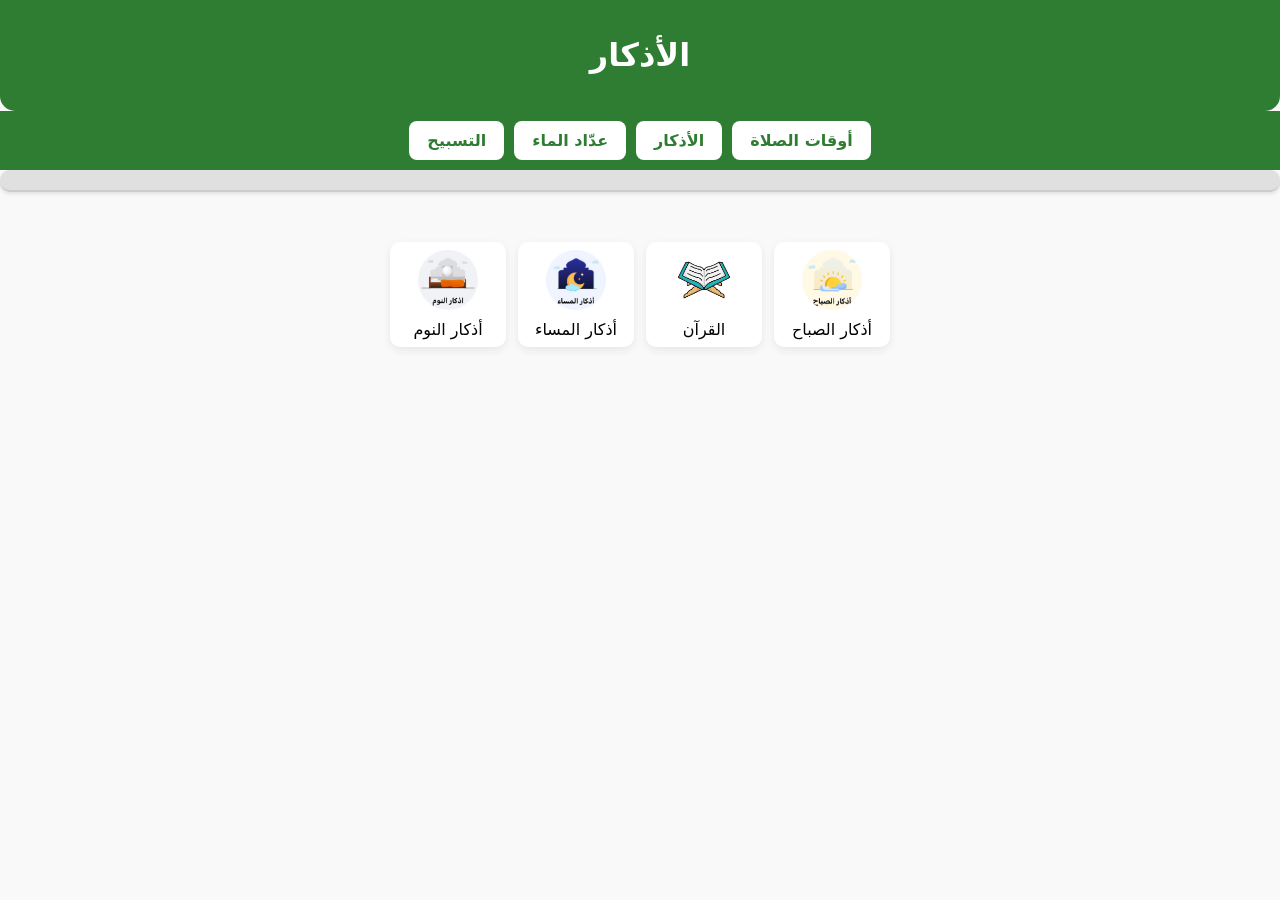
==== index.html @ 26ad042d "Update index.html" ====
<!DOCTYPE html>
<html lang="ar" dir="rtl">
<head>
  <meta charset="utf-8" />
  <meta name="viewport" content="width=device-width,initial-scale=1,maximum-scale=1,user-scalable=no,viewport-fit=cover" />
  <title>الأذكار</title>
  <style>
    body {
      font-family: "Segoe UI", "Noto Naskh Arabic", system-ui, Arial, sans-serif;
      background:#f9f9f9;
      margin:0; padding:0;
    }
    header {
      background:#2e7d32;
      color:#fff;
      padding:15px;
      text-align:center;
      border-radius:0 0 15px 15px;
    }
    .container {
      max-width:500px;
      margin:20px auto;
      padding:10px;
    }
    .choices {
      display:flex; gap:12px; justify-content:center;
      margin-top:20px; /* رفع الأزرار للأعلى */
    }
.choice {
    flex: 1;
    background: #fff;
    padding: 8px; /* قللنا من 12px */
    border-radius: 10px; /* قللنا من 12px */
    box-shadow: 0 3px 8px rgba(0,0,0,.08); /* ظل أخف */
    text-align: center;
    cursor: pointer;
    transition: .2s;
}
.choice:hover { transform: scale(1.03); } /* تأثير أخف */
.choice img {
    width: 60px; /* قللنا من 70px */
    height: 60px; /* قللنا من 70px */
    border-radius: 50%;
    object-fit: cover;
    margin-bottom: 6px; /* قللنا من 8px */
}

    /* شريط التقدم */
.progress-bar-container {
  width: 100%;
  background-color: #e0e0e0;
  height: 20px;
  border-radius: 10px;
  margin-bottom: 20px;
  border-bottom: 2px solid #ccc; /* خط رمادي أنيق */
  box-shadow: 0 2px 4px rgba(0,0,0,0.1);
}



    .progress-bar {
      width: 0;
      height: 100%;
      background-color: #4caf50;
      border-radius: 10px;
      transition: width 0.3s ease;
    }

    /* شاشة كاملة */
    .fullscreen {
      position:fixed; inset:0;
      background:#f9f9f9;
      z-index:1000;
      display:none;
      padding:20px;
      overflow:auto;
    }
    .back-btn {
      position:absolute; top:20px; left:20px;
      background:#2e7d32;
      color:#fff; border:none;
      padding:8px 14px;
      border-radius:25px;
      cursor:pointer;
    }
    .thikr-box {
      background:#fff;
      border-radius:12px;
      padding:20px;
      box-shadow:0 4px 12px rgba(0,0,0,.1);
      margin:50px auto;
	  overflow: visible;
      max-width:600px;
      text-align:center;
    }
.thikr-text {
  font-size: 1rem;
  line-height: 1.8;
  margin-bottom: 20px;
  white-space: pre-wrap;
  max-height: 70vh;
  overflow-y: auto;
}

.controls {
  display: flex;
  justify-content: space-between;
  margin-bottom: 20px;
  position: absolute;
    gap: 10px; /* هنا تحدد المسافة بين الأزرار */

  top: 10px; /* لتحديد المسافة من الأعلى */
  left: 50%; /* لضبط الأزرار في وسط الصفحة */
  transform: translateX(-50%); /* لضمان أن الأزرار تكون في المنتصف تمامًا */
}

    .btn {
      padding:8px 14px;
      border:none; border-radius:8px;
      cursor:pointer;
      font-weight:bold;
    }
    .btn.primary { background:#2e7d32; color:#fff; }
    .btn.warn { background:#e67e22; color:#fff; }
    .btn.next { background:#1976d2; color:#fff; }
    /* الدائرة */
.circle {
  width: 110px;
  height: 110px;
  border-radius: 50%;
  border: 4px solid #4caf50;
  margin: 0 auto;
  display: flex;
  align-items: center;
  justify-content: center;
  font-size: 1.8rem;
  font-weight: bold;
  color: #2e7d32;
  background: #fff;
  cursor: pointer;
  user-select: none;
  -webkit-user-select: none; /* Safari, Chrome */
  -moz-user-select: none;    /* Firefox */
  -ms-user-select: none;     /* Internet Explorer/Edge */
  transition: .2s;
}
    .circle:active { transform:scale(0.95); }
    /* quran */
    .quran-container {display:none;margin-top:20px}
    .quran-tabs{display:flex;gap:10px;margin-bottom:12px}
    .quran-tab{flex:1;padding:10px;border-radius:12px;background:#eee;text-align:center;cursor:pointer}
    .quran-tab.active{background:#2e7d32;color:#fff}
    .quran-content img{width:100%;border-radius:10px;margin-bottom:10px}
	/* تنسيقات التويبات */
.tabs {
  display: flex;
  justify-content: center;
  background: #2e7d32; /* أخضر */
  padding: 10px;
  gap: 10px;
  position: sticky;
  top: 0;
  z-index: 100;
}

.tab {
  text-decoration: none;   /* يشيل الخط تحت الرابط */
  padding: 10px 18px;
  border-radius: 8px;
  background: #fff;
  color: #2e7d32;
  font-weight: bold;
  transition: 0.3s;
}

.tab:hover {
  background: #e8f5e9;
}

.tab:active {
  background: #1b5e20;
  color: #fff;
}

#fs-circle {
  width: 120px;
  height: 120px;
  border-radius: 50%;
  display: flex;
  align-items: center;
  justify-content: center;
  font-size: 22px;
  font-weight: bold;
  color: #000; /* ← هذا يحدد أن النص داخل الدائرة يكون أسود */
  background: conic-gradient(#4caf50 0%, #ddd 0%);
}
#fs-circle {
  transition: background 0.4s linear; /* ← يخلي حركة الخط الأخضر ناعمة */
}
        .celebration {
            position: fixed;
            top: 0;
            left: 0;
            width: 100%;
            height: 100%;
            background-color: rgba(0, 0, 0, 0.8);
            display: flex;
            flex-direction: column;
            align-items: center;
            justify-content: center;
            z-index: 1000;
            color: white;
            font-size: 1.5rem;
            text-align: center;
            display: none;
        }

        .celebration h2 {
            color: #ffeb3b;
            margin-bottom: 20px;
        }
		
		
  </style>
</head>
<body>
  <header><h1>الأذكار</h1></header>
<!-- شريط التويبات -->
<div class="tabs">
  <a href="time.html" class="tab">أوقات الصلاة</a>
  <a href="index.html" class="tab">الأذكار</a>
  <a href="time.html#water" class="tab">عدّاد الماء</a>
  <a href="tas.html" class="tab">التسبيح</a>
</div>


  <!-- شريط التقدم -->
  <div class="progress-bar-container">
    <div class="progress-bar" id="fs-progress-bar"></div>
  </div>

  <div class="container">
    <div class="choices">
      <div class="choice" id="btn-morning">
        <img src="sbah.png"><div>أذكار الصباح</div>
      </div>
      <div class="choice" id="btn-quran">
        <img src="quran-icon.png"><div>القرآن</div>
      </div>
      <div class="choice" id="btn-evening">
        <img src="masa.png"><div>أذكار المساء</div>
      </div>
  <!-- أضف هذا الزر الجديد -->
  <div class="choice" id="btn-sleep">
    <img src="sleep-icon.png"><div>أذكار النوم</div>
  </div>
</div>
    <div class="quran-container" id="quran-container">
      <div class="quran-tabs">
        <div class="quran-tab active" data-tab="mulk">سورة الملك</div>
        <div class="quran-tab" data-tab="baqara">آخر آيتين من البقرة</div>
        <div class="quran-tab" data-tab="kahf">سورة الكهف</div>
      </div>
      <div id="mulk" class="quran-content active">
    <img src="sura-al-mulk-1.jpg" class="content-img" alt="سورة الملك 1">
    <img src="sura-al-mulk-2.jpg" class="content-img" alt="سورة الملك 2">
		<img src="sura-al-mulk-3.jpg" class="content-img" alt="سورة الملك 2">
      </div>
      <div id="baqara" class="quran-content" style="display:none">
                    <img src="ayat-baqara.jpg" class="content-img" alt="آخر آيتين من سورة البقرة">
      </div>
      <div id="kahf" class="quran-content" style="display:none">
                        <img src="sura-al-kahf-1.jpg" class="content-img" alt="سورة الكهف 1">
                        <img src="sura-al-kahf-2.jpg" class="content-img" alt="سورة الكهف 2">
                        <img src="sura-al-kahf-3.jpg" class="content-img" alt="سورة الكهف 3">
                        <img src="sura-al-kahf-4.jpg" class="content-img" alt="سورة الكهف 4">
                        <img src="sura-al-kahf-5.jpg" class="content-img" alt="سورة الكهف 5">
                        <img src="sura-al-kahf-6.jpg" class="content-img" alt="سورة الكهف 6">
                        <img src="sura-al-kahf-7.jpg" class="content-img" alt="سورة الكهف 7">
                        <img src="sura-al-kahf-8.jpg" class="content-img" alt="سورة الكهف 8">
                        <img src="sura-al-kahf-9.jpg" class="content-img" alt="سورة الكهف 9">
                        <img src="sura-al-kahf-10.jpg" class="content-img" alt="سورة الكهف 10">
                        <img src="sura-al-kahf-11.jpg" class="content-img" alt="سورة الكهف 11">
                        <img src="sura-al-kahf-12.jpg" class="content-img" alt="سورة الكهف 12">
      </div>
    </div>
  </div>

  <!-- شاشة كاملة -->
  <div class="fullscreen" id="fullscreen">
    <button class="back-btn" id="fs-back">العودة</button>
    <div class="thikr-box" id="thikr-box">
      <div style="display:flex;justify-content:space-between;align-items:center;margin-bottom:10px;color:#2e7d32;font-weight:bold">
  <span id="fs-total-azkar"></span>
  <h2 id="fs-title" style="margin:0;text-align:center;flex:1">الأذكار</h2>
  <span id="fs-total-count"></span>
</div>

      
      <!-- شريط التقدم داخل الأذكار -->
      <div class="progress-bar-container">
 <div class="progress-bar" id="fs-progress-bar-inner">
  <span id="fs-progress-text" style="color:#fff;font-weight:bold;display:flex;align-items:center;justify-content:center;height:100%">0%</span>
</div>

      </div>
      
      <div class="thikr-text" id="fs-text">...</div>
	  <div id="mulk-view" style="display:none">
  <img src="sura-al-mulk-1.jpg" style="width:100%">
  <img src="sura-al-mulk-2.jpg" style="width:100%">
  <img src="sura-al-mulk-3.jpg" style="width:100%">
</div>
      <div class="controls">
        <button class="btn warn" id="fs-prev">السابق</button>
        <button class="btn next" id="fs-next">التالي</button>
        <button class="btn primary" id="fs-reset">بدء جديد</button>
      </div>
      <div class="circle" id="fs-circle">0</div>
    </div>
  </div>
  
    <div class="celebration" id="celebration">
        <h2>أحسنت! 👏</h2>
        <p>وصلت إلى العدد 100</p>
        <p>كمّل يا جميل ❤️</p>
    </div>
	
  <script>
    const tabs = document.querySelectorAll(".tab");
  const tabFrame = document.getElementById("tabFrame");

  tabs.forEach(tab => {
    tab.addEventListener("click", () => {
      tabs.forEach(t => t.classList.remove("active"));
      tab.classList.add("active");
      tabFrame.src = tab.getAttribute("data-src");
    });
  });
        const morningAthkar = [
            {
                text: `بِسۡمِ ٱللَّهِ ٱلرَّحۡمَٰنِ ٱلرَّحِيمِ

( اللَّهُ لا إِلَهَ إِلَّا هُوَ الْحَيُّ الْقَيُّومُ لا تَأْخُذُهُ سِنَةٌ وَلا نَوْمٌ لَهُ مَا فِي السَّمَوَاتِ وَمَا فِي الأَرْضِ مَنْ ذَا الَّذِي يَشْفَعُ عِنْدَهُ إِلَّا بِإِذْنِهِ يَعْلَمُ مَا بَيْنَ أَيْدِيهِمْ وَمَا خَلْفَهُمْ وَلا يُحِيطُونَ بِشَيْءٍ مِنْ عِلْمِهِ إِلَّا بِمَا شَاءَ وَسِعَ كُرْسِيُّهُ السَّمَوَاتِ وَالأَرْضَ وَلا يَئُودُهُ حِفْظُهُمَا وَهُوَ الْعَلِيُّ الْعَظِيمُ ) [البقرة:255]`,  
                count: 1
            },
            { 
                text: `بِسۡمِ ٱللَّهِ ٱلرَّحۡمَٰنِ ٱلرَّحِيمِ

قُلۡ هُوَ ٱللَّهُ أَحَدٌ (1)
ٱللَّهُ ٱلصَّمَدُ (2)
لَمۡ يَلِدۡ وَلَمۡ يُولَدۡ (3)
وَلَمۡ يَكُن لَّهُۥ كُفُوًا أَحَدُۢ (4)
(سورة الإخلاص)`, 
                count: 3 
            },
            { 
                text: `بِسۡمِ ٱللَّهِ ٱلرَّحۡمَٰنِ ٱلرَّحِيمِ

قُلۡ أَعُوذُ بِرَبِّ ٱلۡفَلَقِ (1)
مِن شَرِّ مَا خَلَقَ (2)
وَمِن شَرِّ غَاسِقٍ إِذَا وَقَبَ (3)
وَمِن شَرِّ ٱلنَّفَّٰثَٰتِ فِي ٱلۡعُقَدِ (4)
وَمِن شَرِّ حَاسِدٍ إِذَا حَسَدَ (5)
(سورة الفلق)`, 
                count: 3 
            },
            { 
                text: `بِسۡمِ ٱللَّهِ ٱلرَّحۡمَٰنِ ٱلرَّحِيمِ

قُلۡ أَعُوذُ بِرَبِّ ٱلنَّاسِ (1)
مَلِكِ ٱلنَّاسِ (2)
إِلَٰهِ ٱلنَّاسِ (3)
مِن شَرِّ ٱلۡوَسۡوَاسِ ٱلۡخَنَّاسِ (4)
ٱلَّذِي يُوَسۡوِسُ فِي صُدُورِ ٱلنَّاسِ (5)
مِنَ ٱلۡجِنَّةِ وَٱلنَّاسِ (6)
(سورة الناس)`, 
                count: 3 
            },
            { text: "أَصْبَحْنَا وَأَصْبَحَ الْمُلْكُ لله، وَالْحَمْدُ لله لَا إِلَهَ إِلَّا اللهُ، وَحْدَهُ لَا شَرِيكَ لَهُ، لَهُ الْمُلْكُ وَلَهُ الْحَمْدُ وَهُوَ عَلَى كُلِّ شَيْءٍ قَدِيرٌ، رَبِّ أَسْأَلُكَ خَيْرَ مَا فِي هَذِا اليومِ وَخَيْرَ مَا بَعْدَه، وَأَعُوذُ بِكَ مِنْ شَرِّ مَا فِي هَذِا اليومِ وَشَرِّ مَا بَعْدَه، رَبِّ أَعُوذُ بِكَ مِنَ الْكَسَلِ وَسُوءِ الْكِبَرِ، رَبِّ أَعُوذُ بِكَ مِنْ عَذَابٍ فِي النَّارِ وَعَذَابٍ فِي الْقَبْرِ.", count: 1 },
            { text: "اللَّهُمَّ بِكَ أَصْبَحْنَا، وَبِكَ أَمْسَيْنَا، وَبِكَ نَحْيَا وَبِكَ نَمُوتُ وَإِلَيْكَ النُّشُورُ.", count: 1 },
            { text: "اللَّهُمَّ أَنْتَ رَبِّي، لاَ إِلَهَ إِلَّا أَنْتَ، خَلَقْتَنِي وَأَنَا عَبْدُكَ، وَأَنَا عَلَى عَهْدِكَ وَوَعْدِكَ مَا اسْتَطَعْتُ، أَعُوذُ بِكَ مِنْ شَرِّ مَا صَنَعْتُ، أَبُوءُ لَكَ بِنِعْمَتِكَ عَلَيَّ، وَأَبُوءُ بِذَنْبِي فَاغْفِرْ لِي، فَإِنَّهُ لاَ يَغْفِرُ الذُّنُوبَ إِلَّا أَنْتَ.", count: 1 },
            { text: "اللَّهُمَّ إنِّي أصْبَحْتُ أُشْهِدُكَ، وأُشْهِدُ حَمَلَةَ عَرْشِكَ، ومَلائِكَتَكَ، وجَميْعَ خَلْقِكَ، أنَّكَ أنْتَ اللهُ لا إلَهَ إلاَّ أنْتَ وَحْدَكَ لا شَرِيْكَ لَكَ، وأنَّ مُحَمَّدًا عَبْدُكَ ورَسُولُكَ.", count: 4 },
            { text: "اللهُمَّ مَا أَصْبَحَ بِي مِنْ نِعْمَةٍ أَوْ بِأَحَدٍ مِنْ خَلْقِكَ، فَمِنْكَ وَحْدَكَ لَا شَرِيكَ لَكَ، فَلَكَ الْحَمْدُ وَلَكَ الشُّكْرُ.", count: 1 },
            { text: "اللَّهُمَّ عَافِنِي فِي بَدَنِي، اللَّهُمَّ عَافِنِي فِي سَمْعِي، اللَّهُمَّ عَافِنِي فِي بَصَرِي، لَا إِلَهَ إِلَّا أَنْتَ، اللَّهُمَّ إِنِّي أَعُوذُ بِكَ مِنَ الْكُفْرِ، وَالْفَقْرِ، اللَّهُمَّ إِنِّي أَعُوذُ بِكَ مِنْ عَذَابِ الْقَبْرِ، لَا إِلَهَ إِلَّا أَنْتَ.", count: 3 },
            { text: "حَسْبِيَ الله لَا إِلَهَ إِلَّا هُوَ، عَلَيْهِ تَوَكَّلْتُ، وَهُوَ رَبُّ الْعَرْشِ الْعَظِيمِ.", count: 7 },
            { text: "اللَّهُمَّ إِنِّي أَسْأَلُكَ الْعَفْوَ وَالْعَافِيَةَ فِي الدُّنْيَا وَالْآخِرَةِ، اللَّهُمَّ إِنِّي أَسْأَلُكَ الْعَفْوَ وَالْعَافِيَةَ فِي دِينِي وَدُنْيَايَ وَأَهْلِي وَمَالِي، اللَّهُمَّ اسْتُرْ عَوْرَاتِي، وَآمِنْ رَوْعَاتِي، اللهُمَّ احْفَظْنِي مِنْ بَيْنِ يَدَيَّ، وَمِنْ خَلْفِي، وَعَنْ يَمِينِي، وَعَنْ شِمَالِي، وَمِنْ فَوْقِي، وَأَعُوذُ بِعَظَمَتِكَ أَنْ أُغْتَالَ مِنْ تَحْتِي.", count: 1 },
            { text: "اللَّهُمَّ عَالِمَ الغَيْبِ وَالشَّهَادَةِ، فَاطِرَ السَّمَوَاتِ وَالأَرْضِ، رَبَّ كُلِّ شَيْءٍ وَمَلِيكَهُ، أَشْهَدُ أَنْ لَا إِلَهَ إِلَّا أَنْتَ، أَعُوذُ بِكَ مِنْ شَرِّ نَفْسِي وَمِنْ شَرِّ الشَّيْطَانِ وَشِرْكِهِ، وَأَنْ أَقْتَرِفَ عَلَى نَفْسِي سُوءًا أَوْ أَجُرَّهُ إِلَى مُسْلِمٍ.", count: 1 },
            { text: "بِسْمِ اللهِ الَّذِي لَا يَضُرُّ مَعَ اسْمِهِ شَيْءٌ، فِي الْأَرْضِ، وَلَا فِي السَّمَاءِ، وَهُوَ السَّمِيعُ الْعَلِيمُ.", count: 3 },
            { text: "رَضِيتُ بِاللهِ رَبًّا، وَبِالْإِسْلَامِ دِينًا، وَبِمُحَمَّدٍ صَلَّى اللهُ عَلَيْهِ وَسَلَّمَ نَبِيًّا.", count: 3 },
			{ text: "يَا حَيُّ يَا قَيُّومُ بِرَحْمَتِكَ أَسْتَغِيثُ، أَصْلِحْ لِي شَأْنِي كُلَّهُ، وَلَا تكِلْنِي إِلَى نَفْسِي طَرْفَةَ عَيْنٍ.", count: 1 },
            { text: "أَصْبَحْنَا وَأَصْبَحَ الْمُلْكُ لله رَبِّ الْعَالَمِينَ، اللهُمَّ إِنِّي أَسْأَلُكَ خَيْرَ هَذَا الْيَوْمِ فَتْحَهُ وَنَصْرَهُ وَنُورَهُ وَبَرَكَتَهُ وَهُدَاهُ، وَأَعُوذُ بِكَ مِنْ شَرِّ مَا فِيهِ وَشَرِّ مَا بَعْدَهُ.", count: 1 },
            { text: "أَصْبَحْنَا عَلَى فِطْرَةِ الْإِسْلَامِ، وَعَلَى كَلِمَةِ الْإِخْلَاصِ، وَعَلَى دِينِ نَبِيِّنَا مُحَمَّدٍ صَلَّى اللهُ عَلَيْهِ وَسَلَّمَ، وَعَلَى مِلَّةِ أَبِينَا إِبْرَاهِيمَ، حَنِيفًا مُسْلِمًا وَمَا كَانَ مِنَ الْمُشْرِكِينَ.", count: 1 },
            { text: "أَصْبَحْتُ أُثْنِيَ عَلَيْكَ حَمْدًا، وَأَشْهَدُ أَنْ لَا إِلَهَ إِلَّا اللهُ.", count: 3 },
            { text: "اللَّهُمَّ إِنِّي أَعُوذُ بِكَ مِنَ الهَمِّ وَالحَزَنِ، وَالعَجْزِ وَالكَسَلِ، وَالبُخْلِ وَالجُبْنِ، وَضَلَعِ الدَّيْنِ، وَغَلَبَةِ الرِّجَالِ.", count: 1 },
            { text: "سُبْحَانَ اللهِ وَبِحَمْدِهِ، عَدَدَ خَلْقِهِ وَرِضَا نَفْسِهِ وَزِنَةَ عَرْشِهِ وَمِدَادَ كَلِمَاتِهِ.", count: 3 },
            { text: "اللَّهُمَّ إِنِّي أَسْأَلُكَ عِلْمًا نَافِعًا، وَرِزْقًا طَيِّبًا، وَعَمَلًا مُتَقَبَّلًا.", count: 1 },
            { text: "أَسْتَغْفِرُ اللَّهَ وَأَتُوبُ إِلَيْهِ.", count: 100 },
            { text: "سُبْحَانَ اللهِ وَبِحَمْدِهِ.", count: 100 },
            { text: "سُبْحَانَ الله.", count: 100 },
            { text: "الْحَمْدُ لِلَّه.", count: 100 },
            { text: "اللهُ أَكْبَر.", count: 100 },
            { text: "لاَ إِلَهَ إِلَّا الله، وَحْدَهُ لاَ شَرِيكَ لَهُ، لَهُ المُلْكُ وَلَهُ الحَمْدُ، وَهُوَ عَلَى كُلِّ شَيْءٍ قَدِيرٌ.", count: 100 },
            { text: "اللَّهُمَّ صَلِّ عَلَى مُحَمَّدٍ وَعَلَى آلِ مُحَمَّدٍ.", count: 10 }
        ];

        const eveningAthkar = [
            {
                text: `بِسۡمِ ٱللَّهِ ٱلرَّحۡمَٰنِ ٱلرَّحِيمِ

( اللَّهُ لا إِلَهَ إِلَّا هُوَ الْحَيُّ الْقَيُّومُ لا تَأْخُذُهُ سِنَةٌ وَلا نَوْمٌ لَهُ مَا فِي السَّمَوَاتِ وَمَا فِي الأَرْضِ مَنْ ذَا الَّذِي يَشْفَعُ عِنْدَهُ إِلَّا بِإِذْنِهِ يَعْلَمُ مَا بَيْنَ أَيْدِيهِمْ وَمَا خَلْفَهُمْ وَلا يُحِيطُونَ بِشَيْءٍ مِنْ عِلْمِهِ إِلَّا بِمَا شَاءَ وَسِعَ كُرْسِيُّهُ السَّمَوَاتِ وَالأَرْضَ وَلا يَئُودُهُ حِفْظُهُمَا وَهُوَ الْعَلِيُّ الْعَظِيمُ ) [البقرة:255]`,  
                count: 1
            },
            { 
                text: `بِسۡمِ ٱللَّهِ ٱلرَّحۡمَٰنِ ٱلرَّحِيمِ

قُلۡ هُوَ ٱللَّهُ أَحَدٌ (1)
ٱللَّهُ ٱلصَّمَدُ (2)
لَمۡ يَلِدۡ وَلَمۡ يُولَدۡ (3)
وَلَمۡ يَكُن لَّهُۥ كُفُوًا أَحَدُۢ (4)
(سورة الإخلاص)`, 
                count: 3 
            },
            { 
                text: `بِسۡمِ ٱللَّهِ ٱلرَّحۡمَٰنِ ٱلرَّحِيمِ

قُلۡ أَعُوذُ بِرَبِّ ٱلۡفَلَقِ (1)
مِن شَرِّ مَا خَلَقَ (2)
وَمِن شَرِّ غَاسِقٍ إِذَا وَقَبَ (3)
وَمِن شَرِّ ٱلنَّفَّٰثَٰتِ فِي ٱلۡعُقَدِ (4)
وَمِن شَرِّ حَاسِدٍ إِذَا حَسَدَ (5)
(سورة الفلق)`, 
                count: 3 
            },
            { 
                text: `بِسۡمِ ٱللَّهِ ٱلرَّحۡمَٰنِ ٱلرَّحِيمِ

قُلۡ أَعُوذُ بِرَبِّ ٱلنَّاسِ (1)
مَلِكِ ٱلنَّاسِ (2)
إِلَٰهِ ٱلنَّاسِ (3)
مِن شَرِّ ٱلۡوَسۡوَاسِ ٱلۡخَنَّاسِ (4)
ٱلَّذِي يُوَسۡوِسُ فِي صُدُورِ ٱلنَّاسِ (5)
مِنَ ٱلۡجِنَّةِ وَٱلنَّاسِ (6)
(سورة الناس)`, 
                count: 3 
            },
            { text: "أَمْسَيْنَا وَأَمْسَى الْمُلْكُ لله، وَالْحَمْدُ لله لَا إِلَهَ إِلَّا اللهُ، وَحْدَهُ لَا شَرِيكَ لَهُ، لَهُ الْمُلْكُ وَلَهُ الْحَمْدُ وَهُوَ عَلَى كُلِّ شَيْءٍ قَدِيرٌ، رَبِّ أَسْأَلُكَ خَيْرَ مَا فِي هَذِا الليلةِ وَخَيْرَ مَا بَعْدَها، وَأَعُوذُ بِكَ مِنْ شَرِّ مَا فِي هَذِا الليلةِ وَشَرِّ مَا بَعْدَها، رَبِّ أَعُوذُ بِكَ مِنَ الْكَسَلِ وَسُوءِ الْكِبَرِ، رَبِّ أَعُوذُ بِكَ مِنْ عَذَابٍ فِي النَّارِ وَعَذَابٍ فِي الْقَبْرِ.", count: 1 },
            { text: "اللَّهُمَّ بِكَ أَمْسَيْنَا، وَبِكَ أَصْبَحْنَا، وَبِكَ نَحْيَا وَبِكَ نَمُوتُ وَإِلَيْكَ المصير.", count: 1 },
            { text: "اللَّهُمَّ أَنْتَ رَبِّي، لاَ إِلَهَ إِلَّا أَنْتَ، خَلَقْتَنِي وَأَنَا عَبْدُكَ، وَأَنَا عَلَى عَهْدِكَ وَوَعْدِكَ مَا اسْتَطَعْتُ، أَعُوذُ بِكَ مِنْ شَرِّ مَا صَنَعْتُ، أَبُوءُ لَكَ بِنِعْمَتِكَ عَلَيَّ، وَأَبُوءُ بِذَنْبِي فَاغْفِرْ لِي، فَإِنَّهُ لاَ يَغْفِرُ الذُّنُوبَ إِلَّا أَنْتَ.", count: 1 },
            { text: "اللَّهُمَّ إنِّي أَمْسَيْتُ أُشْهِدُكَ، وأُشْهِدُ حَمَلَةَ عَرْشِكَ، ومَلائِكَتَكَ، وجَميْعَ خَلْقِكَ، أنَّكَ أنْتَ اللهُ لا إلَهَ إلاَّ أنْتَ وَحْدَكَ لا شَرِيْكَ لَكَ، وأنَّ مُحَمَّدًا عَبْدُكَ ورَسُولُكَ.", count: 4 },
            { text: "اللهُمَّ مَا أَمْسَى بِي مِنْ نِعْمَةٍ أَوْ بِأَحَدٍ مِنْ خَلْقِكَ، فَمِنْكَ وَحْدَكَ لَا شَرِيكَ لَكَ، فَلَكَ الْحَمْدُ وَلَكَ الشُّكْرُ.", count: 1 },
            { text: "اللَّهُمَّ عَافِنِي فِي بَدَنِي، اللَّهُمَّ عَافِنِي فِي سَمْعِي، اللَّهُمَّ عَافِنِي فِي بَصَرِي، لَا إِلَهَ إِلَّا أَنْتَ، اللَّهُمَّ إِنِّي أَعُوذُ بِكَ مِنَ الْكُفْرِ، وَالْفَقْرِ، اللَّهُمَّ إِنِّي أَعُوذُ بِكَ مِنْ عَذَابِ الْقَبْرِ، لَا إِلَهَ إِلَّا أَنْتَ.", count: 3 },
            { text: "حَسْبِيَ الله لَا إِلَهَ إِلَّا هُوَ، عَلَيْهِ تَوَكَّلْتُ، وَهُوَ رَبُّ الْعَرْشِ الْعَظِيمِ.", count: 7 },
            { text: "اللَّهُمَّ إِنِّي أَسْأَلُكَ الْعَفْوَ وَالْعَافِيَةَ فِي الدُّنْيَا وَالْآخِرَةِ، اللَّهُمَّ إِنِّي أَسْأَلُكَ الْعَفْوَ وَالْعَافِيَةَ فِي دِينِي وَدُنْيَايَ وَأَهْلِي وَمَالِي، اللَّهُمَّ اسْتُرْ عَوْرَاتِي، وَآمِنْ رَوْعَاتِي، اللهُمَّ احْفَظْنِي مِنْ بَيْنِ يَدَيَّ، وَمِنْ خَلْفِي، وَعَنْ يَمِينِي، وَعَنْ شِمَالِي، وَمِنْ فَوْقِي، وَأَعُوذُ بِعَظَمَتِكَ أَنْ أُغْتَالَ مِنْ تَحْتِي.", count: 1 },
            { text: "اللَّهُمَّ عَالِمَ الغَيْبِ وَالشَّهَادَةِ، فَاطِرَ السَّمَوَاتِ وَالأَرْضِ، رَبَّ كُلِّ شَيْءٍ وَمَلِيكَهُ، أَشْهَدُ أَنْ لَا إِلَهَ إِلَّا أَنْتَ، أَعُوذُ بِكَ مِنْ شَرِّ نَفْسِي وَمِنْ شَرِّ الشَّيْطَانِ وَشِرْكِهِ، وَأَنْ أَقْتَرِفَ عَلَى نَفْسِي سُوءًا أَوْ أَجُرَّهُ إِلَى مُسْلِمٍ.", count: 1 },
            { text: "بِسْمِ اللهِ الَّذِي لَا يَضُرُّ مَعَ اسْمِهِ شَيْءٌ، فِي الْأَرْضِ، وَلَا فِي السَّمَاءِ، وَهُوَ السَّمِيعُ الْعَلِيمُ.", count: 3 },
            { text: "رَضِيتُ بِاللهِ رَبًّا، وَبِالْإِسْلَامِ دِينًا، وَبِمُحَمَّدٍ صَلَّى اللهُ عَلَيْهِ وَسَلَّمَ نَبِيًّا.", count: 3 },
            { text: "يَا حَيُّ يَا قَيُّومُ بِرَحْمَتِكَ أَسْتَغِيثُ، أَصْلِحْ لِي شَأْنِي كُلَّهُ، وَلَا تَكِلْنِي إِلَى نَفْسِي طَرْفَةَ عَيْنٍ.", count: 1 },
            { text: "أَمْسَيْنَا وَأَمْسَى الْمُلْكُ لله رَبِّ الْعَالَمِينَ، اللهُمَّ إِنِّي أَسْأَلُكَ خَيْرَ هَذِهِ الليلةِ فَتْحَها وَنَصْرَها وَنُورَها وَبَرَكَتَها وَهُدَاها، وَأَعُوذُ بِكَ مِنْ شَرِّ مَا فِيهَا وَشَرِّ مَا بَعْدَهَا.", count: 1 },
            { text: "أَمْسَيْنَا عَلَى فِطْرَةِ الْإِسْلَامِ وَعلى كَلِمَةِ الْإِخْلَاصِ، وَعلى دِينِ نَبِيِّنَا مُحَمَّدٍ صَلَّى اللهُ عَلَيْهِ وَسَلَّمَ، وَعلى مِلَّةِ أَبِينَا إِبْرَاهِيمَ حَنِيفًا مُسْلِمًا، وَمَا كَانَ مِنَ الْمُشْرِكِينَ.", count: 1 },
            { text: "أَعُوذُ بِكَلِمَاتِ اللهِ التَّامَّاتِ مِنْ شَرِّ مَا خَلَقَ.", count: 3 },
            { text: "أَمْسَيْتُ أُثْنِيَ عَلَيْكَ حَمْدًا، وَأَشْهَدُ أَنْ لَا إِلَهَ إِلَّا اللهُ.", count: 3 },
            { text: "اللَّهُمَّ إِنِّي أَعُوذُ بِكَ مِنَ الهَمِّ وَالحَزَنِ، وَالعَجْزِ وَالكَسَلِ، وَالبُخْلِ وَالجُبْنِ، وَضَلَعِ الدَّيْنِ، وَغَلَبَةِ الرِّجَالِ.", count: 1 },
            { text: "أَسْتَغْفِرُ اللَّهَ وَأَتُوبُ إِلَيْهِ.", count: 100 },
            { text: "سُبْحَانَ اللهِ وَبِحَمْدِهِ.", count: 100 },
            { text: "سُبْحَانَ الله.", count: 100 },
            { text: "الْحَمْدُ لِلَّه.", count: 100 },
            { text: "اللهُ أَكْبَر.", count: 100 },
            { text: "لاَ إِلَهَ إِلَّا الله، وَحْدَهُ لاَ شَرِيكَ لَهُ، لَهُ المُلْكُ وَلَهُ الحَمْدُ، وَهُوَ عَلَى كُلِّ شَيْءٍ قَدِيرٌ.", count: 100 },
            { text: "اللَّهُمَّ صَلِّ عَلَى مُحَمَّدٍ وَعَلَى آلِ مُحَمَّدٍ.", count: 10 }
        ];
const sleepAthkar = [
  { text: "ٱللَّهُ لَآ إِلَٰهَ إِلَّا هُوَ ٱلۡحَيُّ ٱلۡقَيُّومُۚ لَا تَأۡخُذُهُۥ سِنَةٞ وَلَا نَوۡمٞۚ لَّهُۥ مَا فِي ٱلسَّمَٰوَٰتِ وَمَا فِي ٱلۡأَرۡضِۗ مَن ذَا ٱلَّذِي يَشۡفَعُ عِندَهُۥٓ إِلَّا بِإِذۡنِهِۦۚ يَعۡلَمُ مَا بَيۡنَ أَيۡدِيهِمۡ وَمَا خَلۡفَهُمۡۖ وَلَا يُحِيطُونَ بِشَيۡءٖ مِّنۡ عِلۡمِهِۦٓ إِلَّا بِمَا شَآءَۚ وَسِعَ كُرۡسِيُّهُ ٱلسَّمَٰوَٰتِ وَٱلۡأَرۡضَۖ وَلَا يَـُٔودُهُۥ حِفۡظُهُمَاۚ وَهُوَ ٱلۡعَلِيُّ ٱلۡعَظِيمُ ٢٥٥", count: 1 },
  
  { text: "ءَامَنَ ٱلرَّسُولُ بِمَآ أُنزِلَ إِلَيۡهِ مِن رَّبِّهِۦ وَٱلۡمُؤۡمِنُونَۚ كُلٌّ ءَامَنَ بِٱللَّهِ وَمَلَٰٓئِكَتِهِۦ وَكُتُبِهِۦ وَرُسُلِهِۦ لَا نُفَرِّقُ بَيۡنَ أَحَدٖ مِّن رُّسُلِهِۦۚ وَقَالُواْ سَمِعۡنَا وَأَطَعۡنَاۖ غُفۡرَانَكَ رَبَّنَا وَإِلَيۡكَ ٱلۡمَصِيرُ ٢٨٥ لَا يُكَلِّفُ ٱللَّهُ نَفۡسًا إِلَّا وُسۡعَهَاۚ لَهَا مَا كَسَبَتۡ وَعَلَيۡهَا مَا ٱكۡتَسَبَتۡۗ رَبَّنَا لَا تُؤَاخِذۡنَآ إِن نَّسِينَآ أَوۡ أَخۡطَأۡنَاۚ رَبَّنَا وَلَا تَحۡمِلۡ عَلَيۡنَآ إِصۡرٗا كَمَا حَمَلۡتَهُۥ عَلَى ٱلَّذِينَ مِن قَبۡلِنَاۚ رَبَّنَا وَلَا تُحَمِّلۡنَا مَا لَا طَاقَةَ لَنَا بِهِۦۖ وَٱعۡفُ عَنَّا وَٱغۡفِرۡ لَنَا وَٱرۡحَمۡنَآۚ أَنتَ مَوۡلَىٰنَا فَٱنصُرۡنَا عَلَى ٱلۡقَوۡمِ ٱلۡكَٰفِرِينَ ٢٨٦", count: 1 },

  { text: "بِسْمِ اللَّهِ الرَّحْمَنِ الرَّحِيمِ قُلۡ يَٰٓأَيُّهَا ٱلۡكَٰفِرُونَ ١ لَآ أَعۡبُدُ مَا تَعۡبُدُونَ ٢ وَلَآ أَنتُمۡ عَٰبِدُونَ مَآ أَعۡبُدُ ٣ وَلَآ أَنَا۠ عَابِدٞ مَّا عَبَدتُّمۡ ٤ وَلَآ أَنتُمۡ عَٰبِدُونَ مَآ أَعۡبُدُ ٥ لَكُمۡ دِينُكُمۡ وَلِيَ دِينِ ٦", count: 1 },

  { text: "بِسْمِ اللَّهِ الرَّحْمَنِ الرَّحِيمِ قُلۡ هُوَ ٱللَّهُ أَحَدٌ ١ ٱللَّهُ ٱلصَّمَدُ ٢ لَمۡ يَلِدۡ وَلَمۡ يُولَدۡ ٣ وَلَمۡ يَكُن لَّهُۥ كُفُوًا أَحَدُۢ ٤", count: 3 },

  { text: "قُلۡ أَعُوذُ بِرَبِّ ٱلۡفَلَقِ ١ مِن شَرِّ مَا خَلَقَ ٢ وَمِن شَرِّ غَاسِقٍ إِذَا وَقَبَ ٣ وَمِن شَرِّ ٱلنَّفَّٰثَٰتِ فِي ٱلۡعُقَدِ ٤ وَمِن شَرِّ حَاسِدٍ إِذَا حَسَدَ ٥", count: 3 },

  { text: "قُلۡ أَعُوذُ بِرَبِّ ٱلنَّاسِ ١ مَلِكِ ٱلنَّاسِ ٢ إِلَٰهِ ٱلنَّاسِ ٣ مِن شَرِّ ٱلۡوَسۡوَاسِ ٱلۡخَنَّاسِ ٤ ٱلَّذِي يُوَسۡوِسُ فِي صُدُورِ ٱلۡنَّاسِ ٥ مِنَ ٱلۡجِنَّةِ وَٱلنَّاسِ ٦", count: 3 },

  { text: "بِاسْمِكَ رَبِّ وَضَعْتُ جَنْبِي وَبِكَ أَرْفَعُهُ، إِنْ أَمْسَكْتَ نَفْسِي فَارْحَمْهَا، وَإِنْ أَرْسَلْتَهَا فَاحْفَظْهَا بِمَا تَحْفَظُ بِهِ عِبَادَكَ الصَّالِحِينَ.", count: 1 },

  { text: "اللَّهُمَّ قِنِي عَذَابَكَ يَوْمَ تَبْعَثُ عِبَادَكَ.", count: 3 },

  { text: "بِاسْمِكَ اللَّهُمَّ أَمُوتُ وَأَحْيَا.", count: 1 },

  { text: "الْحَمْدُ لله الَّذِي أَطْعَمَنَا وَسَقَانَا، وَكَفَانَا وَآوَانَا، فَكَمْ مِمَّنْ لَا كَافِيَ لَهُ وَلَا مُؤْوِيَ.", count: 1 },

  { text: "اللهُمَّ إِنَّكَ خَلَقْتَ نَفْسِي وَأَنْتَ تَوَفَّاهَا، لَكَ مَمَاتُهَا وَمَحْيَاهَا، إِنْ أَحْيَيْتَهَا فَاحْفَظْهَا، وَإِنْ أَمَتَّهَا فَاغْفِرْ لَهَا، اللهُمَّ إِنِّي أَسْأَلُكَ الْعَافِيَةَ.", count: 1 },

  { text: "اللهُمَّ رَبَّ السَّمَاوَاتِ السَّبْعِ وَرَبَّ الْعَرْشِ الْعَظِيمِ، رَبَّنَا وَرَبَّ كُلِّ شَيْءٍ، فَالِقَ الْحَبِّ وَالنَّوَى، وَمُنْزِلَ التَّوْرَاةِ وَالْإِنْجِيلِ وَالْفُرْقَانِ، أَعُوذُ بِكَ مِنْ شَرِّ كُلِّ شَيْءٍ أَنْتَ آخِذٌ بِنَاصِيَتِهِ، اللهُمَّ أَنْتَ الْأَوَّلُ فَلَيْسَ قَبْلَكَ شَيْءٌ، وَأَنْتَ الْآخِرُ فَلَيْسَ بَعْدَكَ شَيْءٌ، وَأَنْتَ الظَّاهِرُ فَلَيْسَ فَوْقَكَ شَيْءٌ، وَأَنْتَ الْبَاطِنُ فَلَيْسَ دُونَكَ شَيْءٌ، اقْضِ عَنَّا الدَّيْنَ، وَأَغْنِنَا مِنَ الْفَقْرِ.", count: 1 },

  { text: "اللَّهُمَّ أَسْلَمْتُ نَفْسِي إِلَيْكَ، وَفَوَّضْتُ أَمْرِي إِلَيْكَ، وَوَجَّهْتُ وَجْهِي إِلَيْكَ، وَأَلْجَأْتُ ظَهْرِي إِلَيْكَ، رَغْبَةً وَرَهْبَةً إِلَيْكَ، لاَ مَلْجَأ وَلاَ مَنْجَا مِنْكَ إِلَّا إِلَيْكَ، آمَنْتُ بِكِتَابِكَ الَّذِي أَنْزَلْتَ، وَبِنَبِيِّكَ الَّذِي أَرْسَلْتَ.", count: 1 },

  { text: "اللَّهُمَّ عَالِمَ الغَيْبِ وَالشَّهَادَةِ، فَاطِرَ السَّمَوَاتِ وَالأَرْضِ، رَبَّ كُلِّ شَيْءٍ وَمَلِيكَهُ، أَشْهَدُ أَنْ لَا إِلَهَ إِلَّا أَنْتَ، أَعُوذُ بِكَ مِنْ شَرِّ نَفْسِي وَمِنْ شَرِّ الشَّيْطَانِ وَشِرْكِهِ.", count: 1 },

  { text: "لَا إِلَهَ إِلَّا اللَّهُ وَحْدَهُ لَا شَرِيكَ لَهُ، لَهُ الْمُلْكُ وَلَهُ الْحَمْدُ وَهُوَ عَلَى كُلِّ شَيْءٍ قَدِيرٌ، لَا حَوْلَ وَلَا قُوَّةَ إِلَّا بِاللَّهِ، سُبْحَانَ اللَّهِ وَالْحَمْدُ لِلَّهِ وَلَا إِلَّهَ إِلَّا اللَّهُ وَاللَّهُ أَكْبَرُ.", count: 1 },

  { text: "الْحَمْدُ لِلَّهِ الَّذِي كَفَانِي، وَآوَانِي، وَأَطْعَمَنِي، وَسَقَانِي، وَمَنَّ عَلَيَّ فَأَفْضَلَ، وَأَعْطَانِي فَأَجْزَلَ، الْحَمْدُ لِلَّهِ عَلَى كُلِّ حَالٍ، اللَّهُمَّ رَبَّ كُلِّ شَيْءٍ، وَمَلِكَ كُلِّ شَيْءٍ، وَإِلَهَ كُلِّ شَيْءٍ، وَلَكَ كُلُّ شَيْءٍ، أَعُوذُ بِكَ مِنَ النَّارِ.", count: 1 },

  { text: "بِسْمِ اللَّهِ وَضَعْتُ جَنْبِي اللَّهُمَّ اغْفِرْ لِي ذَنْبِي، وَأَخْسِئْ شَيْطَانِي، وَفُكَّ رِهَانِي، وَاجْعَلْنِي فِي النَّدِيِّ الْأَعْلَى.", count: 1 },

  { text: "اللَّهُمِّ إني أعوذُ بوجْهكَ الكريم، وكلماتِك التامّةِ، من شرِّ ما أنتَ آخذٌ بناصيتِه، اللهم أنتَ تَكشِفُ المَغْرَمَ والمأثَمَ، اللَّهُمَ لا يُهْزَمُ جُنْدُكَ، ولا يُخلَفُ وعْدُك، ولا يَنفَعُ ذا الجَدِّ منك الجَدُّ، سبحانَك وبحمدِك.", count: 1 },

  { text: "اللَّهُ أَكْبَرُ كَبِيرًا عَدَدَ الشَّفْعِ، وَالْوِتْرِ، وَكَلِمَاتِ اللَّهِ التَّامَّاتِ الطَّيِّبَاتِ الْمُبَارَكَاتِ.", count: 3 },

  { text: "لَا إِلَهَ إِلَّا اللَّه عَدَدَ الشَّفْعِ، وَالْوِتْرِ، وَكَلِمَاتِ اللَّهِ التَّامَّاتِ الطَّيِّبَاتِ الْمُبَارَكَاتِ.", count: 3 },

  { text: "سُبْحَانَ الله", count: 33 },

  { text: "الْحَمْدُ لله", count: 33 },

  { text: "اللهُ أَكْبَر", count: 34 },

  { text: "تَبَارَكَ الَّذِي بِيَدِهِ الْمُلْكُ وَهُوَ عَلَىٰ كُلِّ شَيْءٍ قَدِيرٌ 1 الَّذِي خَلَقَ الْمَوْتَ وَالْحَيَاةَ لِيَبْلُوَكُمْ أَيُّكُمْ أَحْسَنُ عَمَلًا ۚ وَهُوَ الْعَزِيزُ الْغَفُورُ 2 الَّذِي خَلَقَ سَبْعَ سَمَاوَاتٍ طِبَاقًا ۖ مَا تَرَىٰ فِي خَلْقِ الرَّحْمَٰنِ مِنْ تَفَاوُتٍ ۖ فَارْجِعِ الْبَصَرَ هَلْ تَرَىٰ مِنْ فُطُورٍ 3 ثُمَّ ارْجِعِ الْبَصَرَ كَرَّتَيْنِ يَنْقَلِبْ إِلَيْكَ الْبَصَرُ خَاسِئًا وَهُوَ حَسِيرٌ 4 وَلَقَدْ زَيَّنَّا السَّمَاءَ الدُّنْيَا بِمَصَابِيحَ وَجَعَلْنَاهَا رُجُومًا لِلشَّيَاطِينِ ۖ وَأَعْتَدْنَا لَهُمْ عَذَابَ السَّعِيرِ 5", count: 1 },

  { text: "وَلِلَّذِينَ كَفَرُوا بِرَبِّهِمْ عَذَابُ جَهَنَّمَ ۖ وَبِئْسَ الْمَصِيرُ 6 إِذَا أُلْقُوا فِيهَا سَمِعُوا لَهَا شَهِيقًا وَهِيَ تَفُورُ 7 تَكَادُ تَمَيَّزُ مِنَ الْغَيْظِ ۖ كُلَّمَا أُلْقِيَ فِيهَا فَوْجٌ سَأَلَهُمْ خَزَنَتُهَا أَلَمْ يَأْتِكُمْ نَذِيرٌ 8 قَالُوا بَلَىٰ قَدْ جَاءَنَا نَذِيرٌ فَكَذَّبْنَا وَقُلْنَا مَا نَزَّلَ اللَّهُ مِنْ شَيْءٍ إِنْ أَنْتُمْ إِلَّا فِي ضَلَالٍ كَبِيرٍ 9 وَقَالُوا لَوْ كُنَّا نَسْمَعُ أَوْ نَعْقِلُ مَا كُنَّا فِي أَصْحَابِ السَّعِيرِ 10", count: 1 },

  { text: " فَاعْتَرَفُوا بِذَنْبِهِمْ فَسُحْقًا لِأَصْحَابِ السَّعِيرِ 11 إِنَّ الَّذِينَ يَخْشَوْنَ رَبَّهُمْ بِالْغَيْبِ لَهُمْ مَغْفِرَةٌ وَأَجْرٌ كَبِيرٌ 12 وَأَسِرُّوا قَوْلَكُمْ أَوِ اجْهَرُوا بِهِ ۖ إِنَّهُ عَلِيمٌ بِذَاتِ الصُّدُورِ 13 أَلَا يَعْلَمُ مَنْ خَلَقَ وَهُوَ اللَّطِيفُ الْخَبِيرُ 14 هُوَ الَّذِي جَعَلَ لَكُمُ الْأَرْضَ ذَلُولًا فَامْشُوا فِي مَنَاكِبِهَا وَكُلُوا مِنْ رِزْقِهِ ۖ وَإِلَيْهِ النُّشُورُ 15 أَأَمِنْتُمْ مَنْ فِي السَّمَاءِ أَنْ يَخْسِفَ بِكُمُ الْأَرْضَ فَإِذَا هِيَ تَمُورُ 16 أَمْ أَمِنْتُمْ مَنْ فِي السَّمَاءِ أَنْ يُرْسِلَ عَلَيْكُمْ حَاصِبًا ۖ فَسَتَعْلَمُونَ كَيْفَ نَذِيرِ 17", count: 1 },

  { text: " وَلَقَدْ كَذَّبَ الَّذِينَ مِنْ قَبْلِهِمْ فَكَيْفَ كَانَ نَكِيرِ 18 أَوَلَمْ يَرَوْا إِلَى الطَّيْرِ فَوْقَهُمْ صَافَّاتٍ وَيَقْبِضْنَ ۚ مَا يُمْسِكُهُنَّ إِلَّا الرَّحْمَٰنُ ۚ إِنَّهُ بِكُلِّ شَيْءٍ بَصِيرٌ 19 أَمَّنْ هَٰذَا الَّذِي هُوَ جُنْدٌ لَكُمْ يَنْصُرُكُمْ مِنْ دُونِ الرَّحْمَٰنِ ۚ إِنِ الْكَافِرُونَ إِلَّا فِي غُرُورٍ 20 أَمَّنْ هَٰذَا الَّذِي يَرْزُقُكُمْ إِنْ أَمْسَكَ رِزْقَهُ ۚ بَلْ لَجُّوا فِي عُتُوٍّ وَنُفُورٍ 21 أَفَمَنْ يَمْشِي مُكِبًّا عَلَىٰ وَجْهِهِ أَهْدَىٰ أَمَّنْ يَمْشِي سَوِيًّا عَلَىٰ صِرَاطٍ مُسْتَقِيمٍ 22 قُلْ هُوَ الَّذِي أَنْشَأَكُمْ وَجَعَلَ لَكُمُ السَّمْعَ وَالْأَبْصَارَ وَالْأَفْئِدَةَ ۖ قَلِيلًا مَا تَشْكُرُونَ 23", count: 1 },

  { text: "قُلْ هُوَ الَّذِي ذَرَأَكُمْ فِي الْأَرْضِ وَإِلَيْهِ تُحْشَرُونَ 24 وَيَقُولُونَ مَتَىٰ هَٰذَا الْوَعْدُ إِنْ كُنْتُمْ صَادِقِينَ 25 قُلْ إِنَّمَا الْعِلْمُ عِنْدَ اللَّهِ وَإِنَّمَا أَنَا نَذِيرٌ مُبِينٌ 26 فَلَمَّا رَأَوْهُ زُلْفَةً سِيئَتْ وُجُوهُ الَّذِينَ كَفَرُوا وَقِيلَ هَٰذَا الَّذِي كُنْتُمْ بِهِ تَدَّعُونَ 27", count: 1 },

  { text: "قُلْ أَرَأَيْتُمْ إِنْ أَهْلَكَنِيَ اللَّهُ وَمَنْ مَعِيَ أَوْ رَحِمَنَا فَمَنْ يُجِيرُ الْكَافِرِينَ مِنْ عَذَابٍ أَلِيمٍ 28 قُلْ هُوَ الرَّحْمَٰنُ آمَنَّا بِهِ وَعَلَيْهِ تَوَكَّلْنَا ۖ فَسَتَعْلَمُونَ مَنْ هُوَ فِي ضَلَالٍ مُبِينٍ 29 قُلْ أَرَأَيْتُمْ إِنْ أَصْبَحَ مَاؤُكُمْ غَوْرًا فَمَنْ يَأْتِيكُمْ بِمَاءٍ مَعِينٍ 30", count: 1 }
];
        let currentList = [], currentIndex = 0, currentCount = 0, currentTarget = 1, currentType = "";

        const fs = document.getElementById("fullscreen");
        const fsBack = document.getElementById("fs-back");
        const fsTitle = document.getElementById("fs-title");
        const fsText = document.getElementById("fs-text");
        const fsCircle = document.getElementById("fs-circle");
        const fsPrev = document.getElementById("fs-prev");
        const fsNext = document.getElementById("fs-next");
        const fsReset = document.getElementById("fs-reset");

function loadState() {
  const s = localStorage.getItem("athkarState");
  if (s) {
    const obj = JSON.parse(s);
    
    // تحديد القائمة المناسبة حسب النوع
    if (obj.type === "morning") currentList = morningAthkar;
    else if (obj.type === "evening") currentList = eveningAthkar;
    else if (obj.type === "sleep") currentList = sleepAthkar;
    
    currentType = obj.type;
    currentIndex = obj.index;
    currentCount = obj.count;
    currentTarget = currentList[currentIndex].count;
  }
}
function next() {
  if (currentIndex < currentList.length - 1) {
    currentIndex++;
  } else {
    currentIndex = 0;
  }
  currentCount = 0;
  currentTarget = currentList[currentIndex].count;
  render();
  saveState(); // هنا نحفظ بعد ما تغيّرنا
}

function prev() {
  if (currentIndex > 0) {
    currentIndex--;
  } else {
    currentIndex = currentList.length - 1;
  }
  currentCount = 0;
  currentTarget = currentList[currentIndex].count;
  render();
  saveState(); // نفس الشي نحفظ
}

function reset() {
  currentIndex = 0;
  currentCount = 0;
  currentTarget = currentList[0].count;
  render();
  saveState(); // يبدأ من جديد ويحفظ الحالة
}


function saveState() {
  if (currentType) {
    const state = {
      type: currentType,      // نوع الأذكار (صباح/مساء)
      index: currentIndex,    // الذكر الحالي
      count: currentCount     // التكرار الحالي
    };
    localStorage.setItem("athkarState", JSON.stringify(state));
  }
}


function openFullscreen(type) {
  // إذا فيه حالة محفوظة لنفس النوع نكمل منها
  const saved = JSON.parse(localStorage.getItem("athkarState") || "{}");
  
  if (saved.type === type) {
    currentList = type === "morning" ? morningAthkar : 
                 type === "evening" ? eveningAthkar : sleepAthkar;
    currentType = type;
    currentIndex = saved.index;
    currentCount = saved.count;
    currentTarget = currentList[currentIndex].count;
  } else {
    // بداية جديدة
    currentList = type === "morning" ? morningAthkar : 
                 type === "evening" ? eveningAthkar : sleepAthkar;
    currentType = type;
    currentIndex = 0;
    currentCount = 0;
    currentTarget = currentList[0].count;
  }

  // تحديد العنوان المناسب
  let title = "";
  if (type === "morning") title = "أذكار الصباح";
  else if (type === "evening") title = "أذكار المساء";
  else title = "أذكار النوم";
  
  fsTitle.textContent = title;
  fs.style.display = "block";
  render();
}

        function closeFullscreen() {
          fs.style.display = "none";
          saveState();
        }

function render() {
  if (!currentList.length) return;

  let item = currentList[currentIndex];

  const thikrBox = document.getElementById("thikr-box");

  if (currentType === "sleep" && currentIndex === 24) {

    thikrBox.style.maxWidth = "100%";
    thikrBox.style.background = "transparent";
    thikrBox.style.boxShadow = "none";

    fsText.innerHTML = `
      <img src="sura-al-mulk-1.jpg" style="width:100%;display:block;margin-bottom:10px;">
      <img src="sura-al-mulk-2.jpg" style="width:100%;display:block;margin-bottom:10px;">
      <img src="sura-al-mulk-3.jpg" style="width:100%;display:block;margin-bottom:20px;">
    `;

    fsText.style.height = "auto";
    fsText.style.overflow = "visible";

    fsText.appendChild(fsCircle);

    fsCircle.style.display = "flex";
fsCircle.style.marginTop = "20px";
fsCircle.style.marginBottom = "50px";
let space = document.createElement("div");
space.style.height = "30px";
fsText.appendChild(space);
  } else {

    thikrBox.style.maxWidth = "600px";
    thikrBox.style.background = "#fff";
    thikrBox.style.boxShadow = "0 4px 12px rgba(0,0,0,.1)";

    fsText.style.height = "250px";
    fsText.style.overflowY = "auto";
    fsText.textContent = item.text;

    const controls = document.querySelector(".controls");
    controls.parentNode.insertBefore(fsCircle, controls);

    fsCircle.style.display = "flex";
    fsCircle.style.margin = "0 auto";
  }

  fsCircle.textContent = currentCount;

  document.getElementById("fs-total-azkar").textContent =
    `ذكر ${currentIndex + 1} من ${currentList.length}`;

  document.getElementById("fs-total-count").textContent =
    `تكرار ${currentCount}/${currentTarget}`;

  updateCircleProgress();
  updateProgressBar();
  saveState();
}
function getTotalTarget() {
  return currentList.reduce((sum, item) => sum + item.count, 0);
}

function getTotalDone() {
  let done = 0;
  for (let i = 0; i < currentIndex; i++) {
    done += currentList[i].count; // الأذكار السابقة مكتملة
  }
  done += currentCount; // التكرار الحالي
  return done;
}

function updateProgressBar() {
  const totalTarget = getTotalTarget();
  const totalDone = getTotalDone();
  const progress = (totalDone / totalTarget) * 100;

  const bar = document.getElementById("fs-progress-bar-inner");
  const text = document.getElementById("fs-progress-text");

  bar.style.width = progress + "%";
  text.textContent = Math.floor(progress) + "%"; // يعرض النسبة داخل الشريط
}



function increment() {
  if (currentCount < currentTarget) {
    currentCount++;
    fsCircle.textContent = currentCount;

    // تحديث الدائرة بخط أخضر يمشي مع التكرار
    updateCircleProgress();

    // تحديث العدد فوق يسار العنوان
    document.getElementById("fs-total-count").textContent = `تكرار ${currentCount}/${currentTarget}`;

    updateProgressBar(); 
    saveState();

    if (currentCount === currentTarget) {
      setTimeout(() => { next(); }, 300);
    }
  }
}

        function showCompletionMessage() {
            const activeOption = document.querySelector('.athkar-option.active');
            const athkarType = activeOption ? activeOption.querySelector('span').textContent : 'الأذكار';
            
            const celebration = document.getElementById('celebration');
            celebration.querySelector('h2').textContent = 'أحسنت! 👏';
            celebration.querySelector('p:nth-child(2)').textContent = `لقد أكملت جميع ${athkarType}`;
            celebration.querySelector('p:nth-child(3)').textContent = 'اذكرني بدعوة ❤️';
            
            celebration.style.display = 'flex';
            
            // اهتزاز إذا كان الجهاز يدعم ذلك
            if (navigator.vibrate) {
                navigator.vibrate([200, 100, 200, 100, 200]);
            }
            
            // إخفاء الرسالة بعد 3 ثواني
            setTimeout(() => {
                celebration.style.display = 'none';
            }, 4000);
        }

function next() {
  if (currentIndex < currentList.length - 1) {
    currentIndex++;
    currentCount = 0;
    currentTarget = currentList[currentIndex].count;
    render();
    saveState();
  } else {
    // هنا يعني خلص كل الأذكار
    showCompletionMessage();
    // ترجع للصفر عشان لو تبغى تبدأ من جديد
    currentIndex = 0;
    currentCount = 0;
    currentTarget = currentList[0].count;
    render();
    saveState();
  }
}


        function prev() {
          if (currentIndex > 0) {
            currentIndex--;
          } else {
            currentIndex = currentList.length - 1;
          }
          currentCount = 0;
          currentTarget = currentList[currentIndex].count;
          render();
        }

        function reset() {
          currentIndex = 0;
          currentCount = 0;
          currentTarget = currentList[0].count;
          render();
        }

        document.getElementById("btn-morning").onclick = () => openFullscreen("morning");
        document.getElementById("btn-evening").onclick = () => openFullscreen("evening");
		document.getElementById("btn-sleep").onclick = () => openFullscreen("sleep"); // ← هنا بالضبط
        document.getElementById("btn-quran").onclick = () => { document.getElementById("quran-container").style.display = "block"; };

        fsBack.onclick = closeFullscreen;
        fsCircle.onclick = increment;
        fsNext.onclick = () => { next(); };
        fsPrev.onclick = () => { prev(); };
        fsReset.onclick = () => { reset(); };

        // القرآن
        document.querySelectorAll(".quran-tab").forEach(tab => {
          tab.onclick = () => {
            document.querySelectorAll(".quran-tab").forEach(t => t.classList.remove("active"));
            tab.classList.add("active");
            ["mulk", "baqara", "kahf"].forEach(id => {
              document.getElementById(id).style.display = (id === tab.dataset.tab) ? "block" : "none";
            });
          };
        });
		function updateCircleProgress() {
  const percent = (currentCount / currentTarget) * 100;
  fsCircle.style.background = `conic-gradient(#4caf50 ${percent}%, #ddd ${percent}%)`;
}


        loadState();
  </script>
</body>
</html>
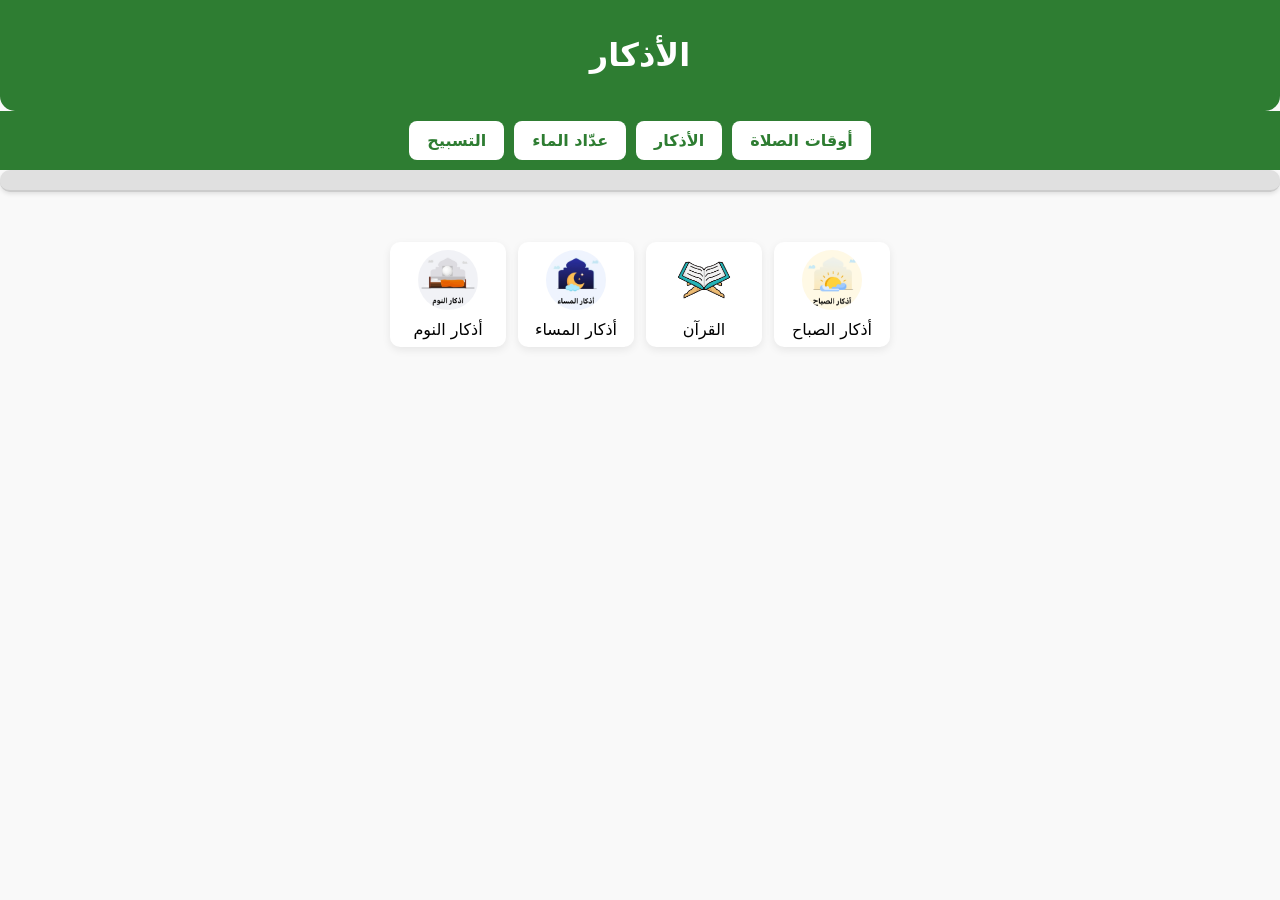
==== commit 50eb2776: "Update index.html" ====
--- a/index.html
+++ b/index.html
@@ -515,18 +515,7 @@
   { text: "الْحَمْدُ لله", count: 33 },
 
   { text: "اللهُ أَكْبَر", count: 34 },
-
-  { text: "تَبَارَكَ الَّذِي بِيَدِهِ الْمُلْكُ وَهُوَ عَلَىٰ كُلِّ شَيْءٍ قَدِيرٌ 1 الَّذِي خَلَقَ الْمَوْتَ وَالْحَيَاةَ لِيَبْلُوَكُمْ أَيُّكُمْ أَحْسَنُ عَمَلًا ۚ وَهُوَ الْعَزِيزُ الْغَفُورُ 2 الَّذِي خَلَقَ سَبْعَ سَمَاوَاتٍ طِبَاقًا ۖ مَا تَرَىٰ فِي خَلْقِ الرَّحْمَٰنِ مِنْ تَفَاوُتٍ ۖ فَارْجِعِ الْبَصَرَ هَلْ تَرَىٰ مِنْ فُطُورٍ 3 ثُمَّ ارْجِعِ الْبَصَرَ كَرَّتَيْنِ يَنْقَلِبْ إِلَيْكَ الْبَصَرُ خَاسِئًا وَهُوَ حَسِيرٌ 4 وَلَقَدْ زَيَّنَّا السَّمَاءَ الدُّنْيَا بِمَصَابِيحَ وَجَعَلْنَاهَا رُجُومًا لِلشَّيَاطِينِ ۖ وَأَعْتَدْنَا لَهُمْ عَذَابَ السَّعِيرِ 5", count: 1 },
-
-  { text: "وَلِلَّذِينَ كَفَرُوا بِرَبِّهِمْ عَذَابُ جَهَنَّمَ ۖ وَبِئْسَ الْمَصِيرُ 6 إِذَا أُلْقُوا فِيهَا سَمِعُوا لَهَا شَهِيقًا وَهِيَ تَفُورُ 7 تَكَادُ تَمَيَّزُ مِنَ الْغَيْظِ ۖ كُلَّمَا أُلْقِيَ فِيهَا فَوْجٌ سَأَلَهُمْ خَزَنَتُهَا أَلَمْ يَأْتِكُمْ نَذِيرٌ 8 قَالُوا بَلَىٰ قَدْ جَاءَنَا نَذِيرٌ فَكَذَّبْنَا وَقُلْنَا مَا نَزَّلَ اللَّهُ مِنْ شَيْءٍ إِنْ أَنْتُمْ إِلَّا فِي ضَلَالٍ كَبِيرٍ 9 وَقَالُوا لَوْ كُنَّا نَسْمَعُ أَوْ نَعْقِلُ مَا كُنَّا فِي أَصْحَابِ السَّعِيرِ 10", count: 1 },
-
-  { text: " فَاعْتَرَفُوا بِذَنْبِهِمْ فَسُحْقًا لِأَصْحَابِ السَّعِيرِ 11 إِنَّ الَّذِينَ يَخْشَوْنَ رَبَّهُمْ بِالْغَيْبِ لَهُمْ مَغْفِرَةٌ وَأَجْرٌ كَبِيرٌ 12 وَأَسِرُّوا قَوْلَكُمْ أَوِ اجْهَرُوا بِهِ ۖ إِنَّهُ عَلِيمٌ بِذَاتِ الصُّدُورِ 13 أَلَا يَعْلَمُ مَنْ خَلَقَ وَهُوَ اللَّطِيفُ الْخَبِيرُ 14 هُوَ الَّذِي جَعَلَ لَكُمُ الْأَرْضَ ذَلُولًا فَامْشُوا فِي مَنَاكِبِهَا وَكُلُوا مِنْ رِزْقِهِ ۖ وَإِلَيْهِ النُّشُورُ 15 أَأَمِنْتُمْ مَنْ فِي السَّمَاءِ أَنْ يَخْسِفَ بِكُمُ الْأَرْضَ فَإِذَا هِيَ تَمُورُ 16 أَمْ أَمِنْتُمْ مَنْ فِي السَّمَاءِ أَنْ يُرْسِلَ عَلَيْكُمْ حَاصِبًا ۖ فَسَتَعْلَمُونَ كَيْفَ نَذِيرِ 17", count: 1 },
-
-  { text: " وَلَقَدْ كَذَّبَ الَّذِينَ مِنْ قَبْلِهِمْ فَكَيْفَ كَانَ نَكِيرِ 18 أَوَلَمْ يَرَوْا إِلَى الطَّيْرِ فَوْقَهُمْ صَافَّاتٍ وَيَقْبِضْنَ ۚ مَا يُمْسِكُهُنَّ إِلَّا الرَّحْمَٰنُ ۚ إِنَّهُ بِكُلِّ شَيْءٍ بَصِيرٌ 19 أَمَّنْ هَٰذَا الَّذِي هُوَ جُنْدٌ لَكُمْ يَنْصُرُكُمْ مِنْ دُونِ الرَّحْمَٰنِ ۚ إِنِ الْكَافِرُونَ إِلَّا فِي غُرُورٍ 20 أَمَّنْ هَٰذَا الَّذِي يَرْزُقُكُمْ إِنْ أَمْسَكَ رِزْقَهُ ۚ بَلْ لَجُّوا فِي عُتُوٍّ وَنُفُورٍ 21 أَفَمَنْ يَمْشِي مُكِبًّا عَلَىٰ وَجْهِهِ أَهْدَىٰ أَمَّنْ يَمْشِي سَوِيًّا عَلَىٰ صِرَاطٍ مُسْتَقِيمٍ 22 قُلْ هُوَ الَّذِي أَنْشَأَكُمْ وَجَعَلَ لَكُمُ السَّمْعَ وَالْأَبْصَارَ وَالْأَفْئِدَةَ ۖ قَلِيلًا مَا تَشْكُرُونَ 23", count: 1 },
-
-  { text: "قُلْ هُوَ الَّذِي ذَرَأَكُمْ فِي الْأَرْضِ وَإِلَيْهِ تُحْشَرُونَ 24 وَيَقُولُونَ مَتَىٰ هَٰذَا الْوَعْدُ إِنْ كُنْتُمْ صَادِقِينَ 25 قُلْ إِنَّمَا الْعِلْمُ عِنْدَ اللَّهِ وَإِنَّمَا أَنَا نَذِيرٌ مُبِينٌ 26 فَلَمَّا رَأَوْهُ زُلْفَةً سِيئَتْ وُجُوهُ الَّذِينَ كَفَرُوا وَقِيلَ هَٰذَا الَّذِي كُنْتُمْ بِهِ تَدَّعُونَ 27", count: 1 },
-
-  { text: "قُلْ أَرَأَيْتُمْ إِنْ أَهْلَكَنِيَ اللَّهُ وَمَنْ مَعِيَ أَوْ رَحِمَنَا فَمَنْ يُجِيرُ الْكَافِرِينَ مِنْ عَذَابٍ أَلِيمٍ 28 قُلْ هُوَ الرَّحْمَٰنُ آمَنَّا بِهِ وَعَلَيْهِ تَوَكَّلْنَا ۖ فَسَتَعْلَمُونَ مَنْ هُوَ فِي ضَلَالٍ مُبِينٍ 29 قُلْ أَرَأَيْتُمْ إِنْ أَصْبَحَ مَاؤُكُمْ غَوْرًا فَمَنْ يَأْتِيكُمْ بِمَاءٍ مَعِينٍ 30", count: 1 }
+{ text: "سورة الملك", count: 1 }
 ];
         let currentList = [], currentIndex = 0, currentCount = 0, currentTarget = 1, currentType = "";
 
@@ -644,16 +633,16 @@
 
   const thikrBox = document.getElementById("thikr-box");
 
-  if (currentType === "sleep" && currentIndex === 24) {
+  if (currentType === "sleep" && currentIndex === 23) {
 
     thikrBox.style.maxWidth = "100%";
     thikrBox.style.background = "transparent";
     thikrBox.style.boxShadow = "none";
 
     fsText.innerHTML = `
-      <img src="sura-al-mulk-1.jpg" style="width:100%;display:block;margin-bottom:10px;">
-      <img src="sura-al-mulk-2.jpg" style="width:100%;display:block;margin-bottom:10px;">
-      <img src="sura-al-mulk-3.jpg" style="width:100%;display:block;margin-bottom:20px;">
+      <img src="sura-al-mulk-1.jpeg" style="width:120%;margin-right:-10%;display:block;">
+      <img src="sura-al-mulk-2.jpeg" style="width:120%;margin-right:-10%;display:block;">
+      <img src="sura-al-mulk-3.jpeg" style="width:120%;margin-right:-10%;display:block;">
     `;
 
     fsText.style.height = "auto";
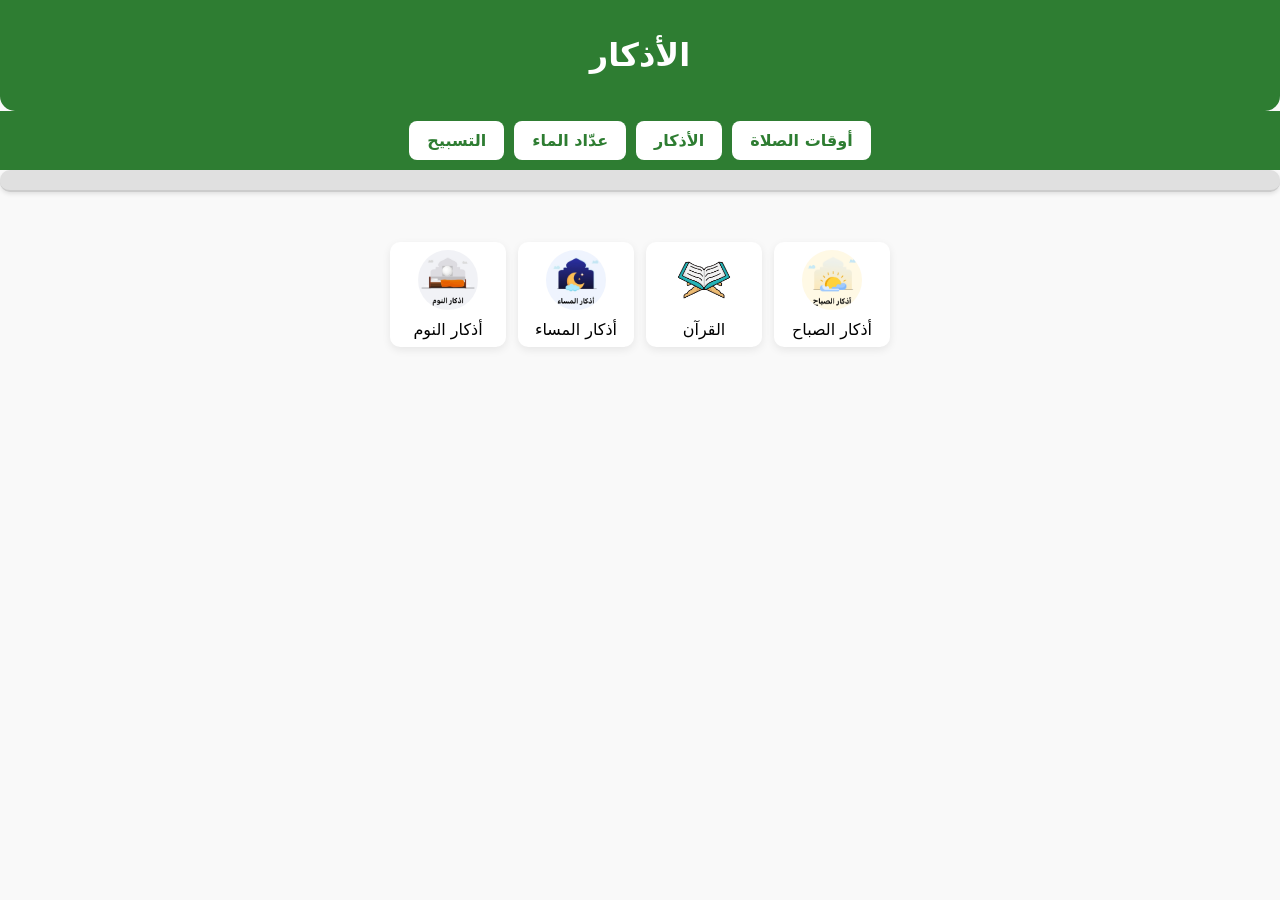
==== commit a51745ee: "Update index.html" ====
--- a/index.html
+++ b/index.html
@@ -262,9 +262,9 @@
         <div class="quran-tab" data-tab="kahf">سورة الكهف</div>
       </div>
       <div id="mulk" class="quran-content active">
-    <img src="sura-al-mulk-1.jpg" class="content-img" alt="سورة الملك 1">
-    <img src="sura-al-mulk-2.jpg" class="content-img" alt="سورة الملك 2">
-		<img src="sura-al-mulk-3.jpg" class="content-img" alt="سورة الملك 2">
+    <img src="sura-al-mulk-1.jpeg" class="content-img" alt="سورة الملك 1">
+    <img src="sura-al-mulk-2.jpeg" class="content-img" alt="سورة الملك 2">
+		<img src="sura-al-mulk-3.jpeg" class="content-img" alt="سورة الملك 2">
       </div>
       <div id="baqara" class="quran-content" style="display:none">
                     <img src="ayat-baqara.jpg" class="content-img" alt="آخر آيتين من سورة البقرة">
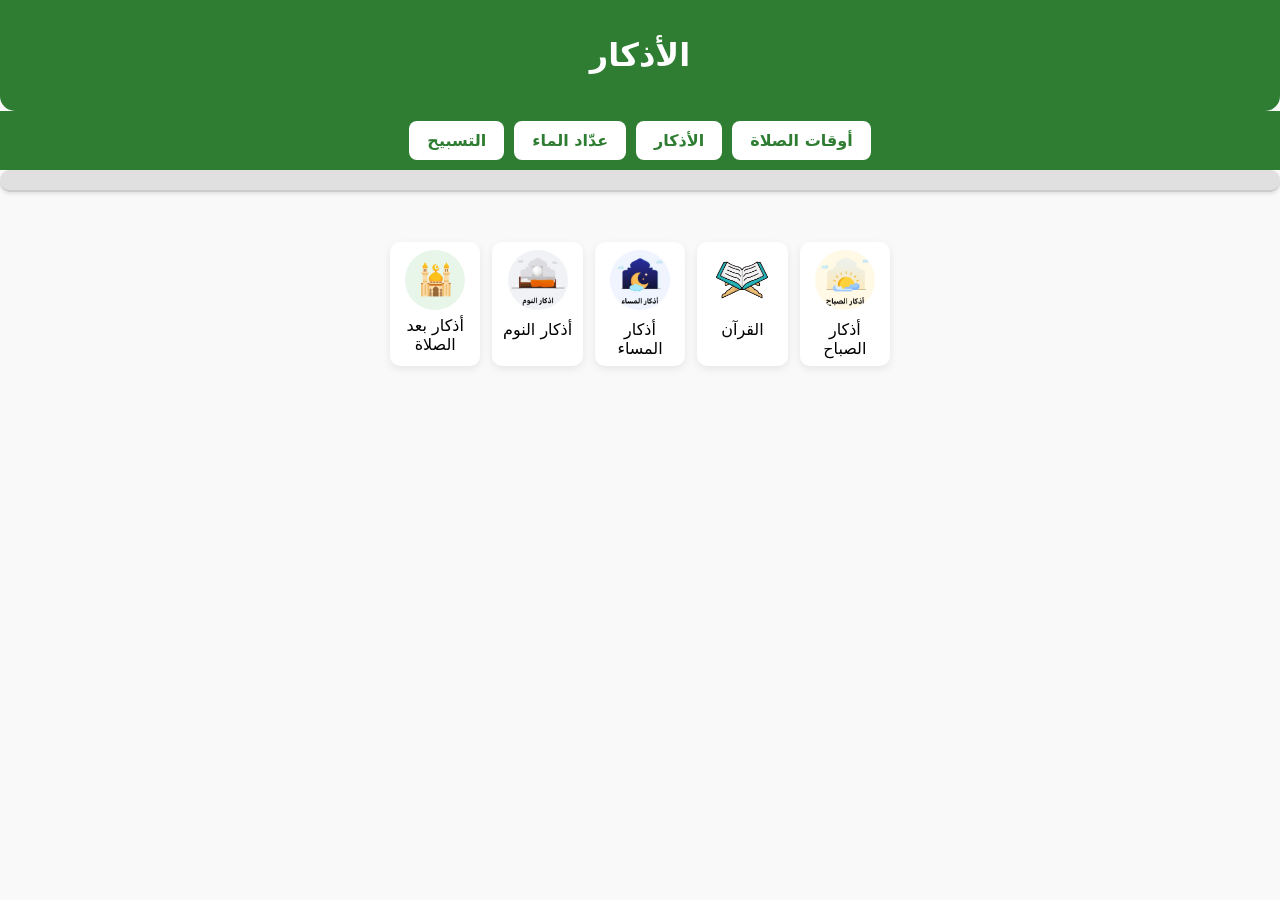
==== commit b58bb48d: "Update index.html" ====
--- a/index.html
+++ b/index.html
@@ -1,372 +1,612 @@
-<!DOCTYPE html>
+<!doctype html>
 <html lang="ar" dir="rtl">
-<head>
-  <meta charset="utf-8" />
-  <meta name="viewport" content="width=device-width,initial-scale=1,maximum-scale=1,user-scalable=no,viewport-fit=cover" />
-  <title>الأذكار</title>
-  <style>
-    body {
-      font-family: "Segoe UI", "Noto Naskh Arabic", system-ui, Arial, sans-serif;
-      background:#f9f9f9;
-      margin:0; padding:0;
-    }
-    header {
-      background:#2e7d32;
-      color:#fff;
-      padding:15px;
-      text-align:center;
-      border-radius:0 0 15px 15px;
-    }
-    .container {
-      max-width:500px;
-      margin:20px auto;
-      padding:10px;
-    }
-    .choices {
-      display:flex; gap:12px; justify-content:center;
-      margin-top:20px; /* رفع الأزرار للأعلى */
-    }
-.choice {
-    flex: 1;
-    background: #fff;
-    padding: 8px; /* قللنا من 12px */
-    border-radius: 10px; /* قللنا من 12px */
-    box-shadow: 0 3px 8px rgba(0,0,0,.08); /* ظل أخف */
-    text-align: center;
-    cursor: pointer;
-    transition: .2s;
-}
-.choice:hover { transform: scale(1.03); } /* تأثير أخف */
-.choice img {
-    width: 60px; /* قللنا من 70px */
-    height: 60px; /* قللنا من 70px */
-    border-radius: 50%;
-    object-fit: cover;
-    margin-bottom: 6px; /* قللنا من 8px */
-}
-
-    /* شريط التقدم */
-.progress-bar-container {
-  width: 100%;
-  background-color: #e0e0e0;
-  height: 20px;
-  border-radius: 10px;
-  margin-bottom: 20px;
-  border-bottom: 2px solid #ccc; /* خط رمادي أنيق */
-  box-shadow: 0 2px 4px rgba(0,0,0,0.1);
-}
-
-
-
-    .progress-bar {
-      width: 0;
-      height: 100%;
-      background-color: #4caf50;
-      border-radius: 10px;
-      transition: width 0.3s ease;
-    }
-
-    /* شاشة كاملة */
-    .fullscreen {
-      position:fixed; inset:0;
-      background:#f9f9f9;
-      z-index:1000;
-      display:none;
-      padding:20px;
-      overflow:auto;
-    }
-    .back-btn {
-      position:absolute; top:20px; left:20px;
-      background:#2e7d32;
-      color:#fff; border:none;
-      padding:8px 14px;
-      border-radius:25px;
-      cursor:pointer;
-    }
-    .thikr-box {
-      background:#fff;
-      border-radius:12px;
-      padding:20px;
-      box-shadow:0 4px 12px rgba(0,0,0,.1);
-      margin:50px auto;
-	  overflow: visible;
-      max-width:600px;
-      text-align:center;
-    }
-.thikr-text {
-  font-size: 1rem;
-  line-height: 1.8;
-  margin-bottom: 20px;
-  white-space: pre-wrap;
-  max-height: 70vh;
-  overflow-y: auto;
-}
-
-.controls {
-  display: flex;
-  justify-content: space-between;
-  margin-bottom: 20px;
-  position: absolute;
-    gap: 10px; /* هنا تحدد المسافة بين الأزرار */
-
-  top: 10px; /* لتحديد المسافة من الأعلى */
-  left: 50%; /* لضبط الأزرار في وسط الصفحة */
-  transform: translateX(-50%); /* لضمان أن الأزرار تكون في المنتصف تمامًا */
-}
-
-    .btn {
-      padding:8px 14px;
-      border:none; border-radius:8px;
-      cursor:pointer;
-      font-weight:bold;
-    }
-    .btn.primary { background:#2e7d32; color:#fff; }
-    .btn.warn { background:#e67e22; color:#fff; }
-    .btn.next { background:#1976d2; color:#fff; }
-    /* الدائرة */
-.circle {
-  width: 110px;
-  height: 110px;
-  border-radius: 50%;
-  border: 4px solid #4caf50;
-  margin: 0 auto;
-  display: flex;
-  align-items: center;
-  justify-content: center;
-  font-size: 1.8rem;
-  font-weight: bold;
-  color: #2e7d32;
-  background: #fff;
-  cursor: pointer;
-  user-select: none;
-  -webkit-user-select: none; /* Safari, Chrome */
-  -moz-user-select: none;    /* Firefox */
-  -ms-user-select: none;     /* Internet Explorer/Edge */
-  transition: .2s;
-}
-    .circle:active { transform:scale(0.95); }
-    /* quran */
-    .quran-container {display:none;margin-top:20px}
-    .quran-tabs{display:flex;gap:10px;margin-bottom:12px}
-    .quran-tab{flex:1;padding:10px;border-radius:12px;background:#eee;text-align:center;cursor:pointer}
-    .quran-tab.active{background:#2e7d32;color:#fff}
-    .quran-content img{width:100%;border-radius:10px;margin-bottom:10px}
-	/* تنسيقات التويبات */
-.tabs {
-  display: flex;
-  justify-content: center;
-  background: #2e7d32; /* أخضر */
-  padding: 10px;
-  gap: 10px;
-  position: sticky;
-  top: 0;
-  z-index: 100;
-}
-
-.tab {
-  text-decoration: none;   /* يشيل الخط تحت الرابط */
-  padding: 10px 18px;
-  border-radius: 8px;
-  background: #fff;
-  color: #2e7d32;
-  font-weight: bold;
-  transition: 0.3s;
-}
-
-.tab:hover {
-  background: #e8f5e9;
-}
-
-.tab:active {
-  background: #1b5e20;
-  color: #fff;
-}
-
-#fs-circle {
-  width: 120px;
-  height: 120px;
-  border-radius: 50%;
-  display: flex;
-  align-items: center;
-  justify-content: center;
-  font-size: 22px;
-  font-weight: bold;
-  color: #000; /* ← هذا يحدد أن النص داخل الدائرة يكون أسود */
-  background: conic-gradient(#4caf50 0%, #ddd 0%);
-}
-#fs-circle {
-  transition: background 0.4s linear; /* ← يخلي حركة الخط الأخضر ناعمة */
-}
-        .celebration {
-            position: fixed;
-            top: 0;
-            left: 0;
-            width: 100%;
-            height: 100%;
-            background-color: rgba(0, 0, 0, 0.8);
-            display: flex;
-            flex-direction: column;
-            align-items: center;
-            justify-content: center;
-            z-index: 1000;
-            color: white;
-            font-size: 1.5rem;
-            text-align: center;
-            display: none;
-        }
-
-        .celebration h2 {
-            color: #ffeb3b;
-            margin-bottom: 20px;
-        }
-		
-		
-  </style>
-</head>
-<body>
-  <header><h1>الأذكار</h1></header>
-<!-- شريط التويبات -->
-<div class="tabs">
-  <a href="time.html" class="tab">أوقات الصلاة</a>
-  <a href="index.html" class="tab">الأذكار</a>
-  <a href="time.html#water" class="tab">عدّاد الماء</a>
-  <a href="tas.html" class="tab">التسبيح</a>
-</div>
-
-
-  <!-- شريط التقدم -->
-  <div class="progress-bar-container">
-    <div class="progress-bar" id="fs-progress-bar"></div>
-  </div>
-
-  <div class="container">
-    <div class="choices">
-      <div class="choice" id="btn-morning">
-        <img src="sbah.png"><div>أذكار الصباح</div>
+  <head>
+    <meta charset="utf-8" />
+    <meta
+      name="viewport"
+      content="width=device-width,initial-scale=1,maximum-scale=1,user-scalable=no,viewport-fit=cover"
+    />
+    <title>الأذكار</title>
+    <style>
+      body {
+        font-family:
+          "Segoe UI", "Noto Naskh Arabic", system-ui, Arial, sans-serif;
+        background: #f9f9f9;
+        margin: 0;
+        padding: 0;
+      }
+      header {
+        background: #2e7d32;
+        color: #fff;
+        padding: 15px;
+        text-align: center;
+        border-radius: 0 0 15px 15px;
+      }
+      .container {
+        max-width: 500px;
+        margin: 20px auto;
+        padding: 10px;
+      }
+      .choices {
+        display: flex;
+        gap: 12px;
+        justify-content: center;
+        flex-wrap: wrap;
+        margin-top: 20px; /* رفع الأزرار للأعلى */
+      }
+      .choice {
+        flex: 1;
+        background: #fff;
+        padding: 8px; /* قللنا من 12px */
+        border-radius: 10px; /* قللنا من 12px */
+        box-shadow: 0 3px 8px rgba(0, 0, 0, 0.08); /* ظل أخف */
+        text-align: center;
+        cursor: pointer;
+        transition: 0.2s;
+      }
+      .choice:hover {
+        transform: scale(1.03);
+      } /* تأثير أخف */
+      .choice img {
+        width: 60px; /* قللنا من 70px */
+        height: 60px; /* قللنا من 70px */
+        border-radius: 50%;
+        object-fit: cover;
+        margin-bottom: 6px; /* قللنا من 8px */
+      }
+
+      .choice-icon {
+        width: 60px;
+        height: 60px;
+        border-radius: 50%;
+        margin: 0 auto 6px;
+        display: flex;
+        align-items: center;
+        justify-content: center;
+        background: #e8f5e9;
+        font-size: 32px;
+      }
+
+      /* شريط التقدم */
+      .progress-bar-container {
+        width: 100%;
+        background-color: #e0e0e0;
+        height: 20px;
+        border-radius: 10px;
+        margin-bottom: 20px;
+        border-bottom: 2px solid #ccc; /* خط رمادي أنيق */
+        box-shadow: 0 2px 4px rgba(0, 0, 0, 0.1);
+      }
+
+      .progress-bar {
+        width: 0;
+        height: 100%;
+        background-color: #4caf50;
+        border-radius: 10px;
+        transition: width 0.3s ease;
+      }
+
+      /* شاشة كاملة */
+      .fullscreen {
+        position: fixed;
+        inset: 0;
+        background: #f9f9f9;
+        z-index: 1000;
+        display: none;
+        padding: 20px;
+        overflow: auto;
+      }
+      .back-btn {
+        position: absolute;
+        top: 20px;
+        left: 20px;
+        background: #2e7d32;
+        color: #fff;
+        border: none;
+        padding: 8px 14px;
+        border-radius: 25px;
+        cursor: pointer;
+      }
+      .thikr-box {
+        background: #fff;
+        border-radius: 12px;
+        padding: 20px;
+        box-shadow: 0 4px 12px rgba(0, 0, 0, 0.1);
+        margin: 50px auto;
+        overflow: visible;
+        max-width: 600px;
+        text-align: center;
+      }
+      .thikr-text {
+        font-size: 1rem;
+        line-height: 1.8;
+        margin-bottom: 20px;
+        white-space: pre-wrap;
+        max-height: 70vh;
+        overflow-y: auto;
+      }
+
+      .controls {
+        display: flex;
+        justify-content: space-between;
+        margin-bottom: 20px;
+        position: absolute;
+        gap: 10px; /* هنا تحدد المسافة بين الأزرار */
+
+        top: 10px; /* لتحديد المسافة من الأعلى */
+        left: 50%; /* لضبط الأزرار في وسط الصفحة */
+        transform: translateX(
+          -50%
+        ); /* لضمان أن الأزرار تكون في المنتصف تمامًا */
+      }
+
+      .btn {
+        padding: 8px 14px;
+        border: none;
+        border-radius: 8px;
+        cursor: pointer;
+        font-weight: bold;
+      }
+      .btn.primary {
+        background: #2e7d32;
+        color: #fff;
+      }
+      .btn.warn {
+        background: #e67e22;
+        color: #fff;
+      }
+      .btn.next {
+        background: #1976d2;
+        color: #fff;
+      }
+      /* الدائرة */
+      .circle {
+        width: 110px;
+        height: 110px;
+        border-radius: 50%;
+        border: 4px solid #4caf50;
+        margin: 0 auto;
+        display: flex;
+        align-items: center;
+        justify-content: center;
+        font-size: 1.8rem;
+        font-weight: bold;
+        color: #2e7d32;
+        background: #fff;
+        cursor: pointer;
+        user-select: none;
+        -webkit-user-select: none; /* Safari, Chrome */
+        -moz-user-select: none; /* Firefox */
+        -ms-user-select: none; /* Internet Explorer/Edge */
+        transition: 0.2s;
+      }
+      .circle:active {
+        transform: scale(0.95);
+      }
+      /* quran */
+      .quran-container {
+        display: none;
+        margin-top: 20px;
+      }
+      .quran-tabs {
+        display: flex;
+        gap: 10px;
+        margin-bottom: 12px;
+      }
+      .quran-tab {
+        flex: 1;
+        padding: 10px;
+        border-radius: 12px;
+        background: #eee;
+        text-align: center;
+        cursor: pointer;
+      }
+      .quran-tab.active {
+        background: #2e7d32;
+        color: #fff;
+      }
+      .quran-content img {
+        width: 100%;
+        border-radius: 10px;
+        margin-bottom: 10px;
+      }
+      /* تنسيقات التويبات */
+      .tabs {
+        display: flex;
+        justify-content: center;
+        background: #2e7d32; /* أخضر */
+        padding: 10px;
+        gap: 10px;
+        position: sticky;
+        top: 0;
+        z-index: 100;
+      }
+
+      .tab {
+        text-decoration: none; /* يشيل الخط تحت الرابط */
+        padding: 10px 18px;
+        border-radius: 8px;
+        background: #fff;
+        color: #2e7d32;
+        font-weight: bold;
+        transition: 0.3s;
+      }
+
+      .tab:hover {
+        background: #e8f5e9;
+      }
+
+      .tab:active {
+        background: #1b5e20;
+        color: #fff;
+      }
+
+      #fs-circle {
+        width: 120px;
+        height: 120px;
+        border-radius: 50%;
+        display: flex;
+        align-items: center;
+        justify-content: center;
+        font-size: 22px;
+        font-weight: bold;
+        color: #000; /* ← هذا يحدد أن النص داخل الدائرة يكون أسود */
+        background: conic-gradient(#4caf50 0%, #ddd 0%);
+      }
+      #fs-circle {
+        transition: background 0.4s linear; /* ← يخلي حركة الخط الأخضر ناعمة */
+      }
+      .celebration {
+        position: fixed;
+        top: 0;
+        left: 0;
+        width: 100%;
+        height: 100%;
+        background-color: rgba(0, 0, 0, 0.8);
+        display: flex;
+        flex-direction: column;
+        align-items: center;
+        justify-content: center;
+        z-index: 1000;
+        color: white;
+        font-size: 1.5rem;
+        text-align: center;
+        display: none;
+      }
+
+      .celebration h2 {
+        color: #ffeb3b;
+        margin-bottom: 20px;
+      }
+
+      .choice-icon {
+        width: 60px;
+        height: 60px;
+        margin: 0 auto 6px;
+        border-radius: 50%;
+        background: #e8f5e9;
+        display: flex;
+        align-items: center;
+        justify-content: center;
+        font-size: 30px;
+      }
+      .prayer-modal {
+        position: fixed;
+        inset: 0;
+        z-index: 2000;
+        display: none;
+        align-items: center;
+        justify-content: center;
+        padding: 20px;
+        background: rgba(0, 0, 0, 0.55);
+      }
+      .prayer-modal.show {
+        display: flex;
+      }
+      .prayer-dialog {
+        width: min(420px, 100%);
+        background: #fff;
+        border-radius: 18px;
+        padding: 22px;
+        box-shadow: 0 12px 35px rgba(0, 0, 0, 0.25);
+        text-align: center;
+      }
+      .prayer-dialog h2 {
+        margin: 0 0 8px;
+        color: #2e7d32;
+      }
+      .prayer-dialog p {
+        margin: 0 0 18px;
+        color: #555;
+      }
+      .prayer-options {
+        display: grid;
+        grid-template-columns: repeat(2, minmax(0, 1fr));
+        gap: 10px;
+      }
+      .prayer-option {
+        border: 0;
+        border-radius: 12px;
+        padding: 13px 10px;
+        background: #e8f5e9;
+        color: #1b5e20;
+        font-weight: bold;
+        font-size: 1rem;
+        cursor: pointer;
+      }
+      .prayer-option:hover {
+        background: #c8e6c9;
+      }
+      .prayer-option:last-child {
+        grid-column: 1 / -1;
+      }
+      .prayer-cancel {
+        margin-top: 14px;
+        border: 0;
+        background: transparent;
+        color: #666;
+        cursor: pointer;
+        font-size: 0.95rem;
+      }
+    </style>
+  </head>
+  <body>
+    <header><h1>الأذكار</h1></header>
+    <!-- شريط التويبات -->
+    <div class="tabs">
+      <a href="time.html" class="tab">أوقات الصلاة</a>
+      <a href="index.html" class="tab">الأذكار</a>
+      <a href="time.html#water" class="tab">عدّاد الماء</a>
+      <a href="tas.html" class="tab">التسبيح</a>
+    </div>
+
+    <!-- شريط التقدم -->
+    <div class="progress-bar-container">
+      <div class="progress-bar" id="fs-progress-bar"></div>
+    </div>
+
+    <div class="container">
+      <div class="choices">
+        <div class="choice" id="btn-morning">
+          <img src="sbah.png" />
+          <div>أذكار الصباح</div>
+        </div>
+        <div class="choice" id="btn-quran">
+          <img src="quran-icon.png" />
+          <div>القرآن</div>
+        </div>
+        <div class="choice" id="btn-evening">
+          <img src="masa.png" />
+          <div>أذكار المساء</div>
+        </div>
+        <!-- أضف هذا الزر الجديد -->
+        <div class="choice" id="btn-sleep">
+          <img src="sleep-icon.png" />
+          <div>أذكار النوم</div>
+        </div>
+        <div class="choice" id="btn-after-prayer">
+          <div class="choice-icon" aria-hidden="true">🕌</div>
+          <div>أذكار بعد الصلاة</div>
+        </div>
       </div>
-      <div class="choice" id="btn-quran">
-        <img src="quran-icon.png"><div>القرآن</div>
-      </div>
-      <div class="choice" id="btn-evening">
-        <img src="masa.png"><div>أذكار المساء</div>
-      </div>
-  <!-- أضف هذا الزر الجديد -->
-  <div class="choice" id="btn-sleep">
-    <img src="sleep-icon.png"><div>أذكار النوم</div>
-  </div>
-</div>
-    <div class="quran-container" id="quran-container">
-      <div class="quran-tabs">
-        <div class="quran-tab active" data-tab="mulk">سورة الملك</div>
-        <div class="quran-tab" data-tab="baqara">آخر آيتين من البقرة</div>
-        <div class="quran-tab" data-tab="kahf">سورة الكهف</div>
-      </div>
-      <div id="mulk" class="quran-content active">
-    <img src="sura-al-mulk-1.jpeg" class="content-img" alt="سورة الملك 1">
-    <img src="sura-al-mulk-2.jpeg" class="content-img" alt="سورة الملك 2">
-		<img src="sura-al-mulk-3.jpeg" class="content-img" alt="سورة الملك 2">
-      </div>
-      <div id="baqara" class="quran-content" style="display:none">
-                    <img src="ayat-baqara.jpg" class="content-img" alt="آخر آيتين من سورة البقرة">
-      </div>
-      <div id="kahf" class="quran-content" style="display:none">
-                        <img src="sura-al-kahf-1.jpg" class="content-img" alt="سورة الكهف 1">
-                        <img src="sura-al-kahf-2.jpg" class="content-img" alt="سورة الكهف 2">
-                        <img src="sura-al-kahf-3.jpg" class="content-img" alt="سورة الكهف 3">
-                        <img src="sura-al-kahf-4.jpg" class="content-img" alt="سورة الكهف 4">
-                        <img src="sura-al-kahf-5.jpg" class="content-img" alt="سورة الكهف 5">
-                        <img src="sura-al-kahf-6.jpg" class="content-img" alt="سورة الكهف 6">
-                        <img src="sura-al-kahf-7.jpg" class="content-img" alt="سورة الكهف 7">
-                        <img src="sura-al-kahf-8.jpg" class="content-img" alt="سورة الكهف 8">
-                        <img src="sura-al-kahf-9.jpg" class="content-img" alt="سورة الكهف 9">
-                        <img src="sura-al-kahf-10.jpg" class="content-img" alt="سورة الكهف 10">
-                        <img src="sura-al-kahf-11.jpg" class="content-img" alt="سورة الكهف 11">
-                        <img src="sura-al-kahf-12.jpg" class="content-img" alt="سورة الكهف 12">
+      <div class="quran-container" id="quran-container">
+        <div class="quran-tabs">
+          <div class="quran-tab active" data-tab="mulk">سورة الملك</div>
+          <div class="quran-tab" data-tab="baqara">آخر آيتين من البقرة</div>
+          <div class="quran-tab" data-tab="kahf">سورة الكهف</div>
+        </div>
+        <div id="mulk" class="quran-content active">
+          <img
+            src="sura-al-mulk-1.jpeg"
+            class="content-img"
+            alt="سورة الملك 1"
+          />
+          <img
+            src="sura-al-mulk-2.jpeg"
+            class="content-img"
+            alt="سورة الملك 2"
+          />
+          <img
+            src="sura-al-mulk-3.jpeg"
+            class="content-img"
+            alt="سورة الملك 2"
+          />
+        </div>
+        <div id="baqara" class="quran-content" style="display: none">
+          <img
+            src="ayat-baqara.jpg"
+            class="content-img"
+            alt="آخر آيتين من سورة البقرة"
+          />
+        </div>
+        <div id="kahf" class="quran-content" style="display: none">
+          <img
+            src="sura-al-kahf-1.jpg"
+            class="content-img"
+            alt="سورة الكهف 1"
+          />
+          <img
+            src="sura-al-kahf-2.jpg"
+            class="content-img"
+            alt="سورة الكهف 2"
+          />
+          <img
+            src="sura-al-kahf-3.jpg"
+            class="content-img"
+            alt="سورة الكهف 3"
+          />
+          <img
+            src="sura-al-kahf-4.jpg"
+            class="content-img"
+            alt="سورة الكهف 4"
+          />
+          <img
+            src="sura-al-kahf-5.jpg"
+            class="content-img"
+            alt="سورة الكهف 5"
+          />
+          <img
+            src="sura-al-kahf-6.jpg"
+            class="content-img"
+            alt="سورة الكهف 6"
+          />
+          <img
+            src="sura-al-kahf-7.jpg"
+            class="content-img"
+            alt="سورة الكهف 7"
+          />
+          <img
+            src="sura-al-kahf-8.jpg"
+            class="content-img"
+            alt="سورة الكهف 8"
+          />
+          <img
+            src="sura-al-kahf-9.jpg"
+            class="content-img"
+            alt="سورة الكهف 9"
+          />
+          <img
+            src="sura-al-kahf-10.jpg"
+            class="content-img"
+            alt="سورة الكهف 10"
+          />
+          <img
+            src="sura-al-kahf-11.jpg"
+            class="content-img"
+            alt="سورة الكهف 11"
+          />
+          <img
+            src="sura-al-kahf-12.jpg"
+            class="content-img"
+            alt="سورة الكهف 12"
+          />
+        </div>
       </div>
     </div>
-  </div>
-
-  <!-- شاشة كاملة -->
-  <div class="fullscreen" id="fullscreen">
-    <button class="back-btn" id="fs-back">العودة</button>
-    <div class="thikr-box" id="thikr-box">
-      <div style="display:flex;justify-content:space-between;align-items:center;margin-bottom:10px;color:#2e7d32;font-weight:bold">
-  <span id="fs-total-azkar"></span>
-  <h2 id="fs-title" style="margin:0;text-align:center;flex:1">الأذكار</h2>
-  <span id="fs-total-count"></span>
-</div>
-
-      
-      <!-- شريط التقدم داخل الأذكار -->
-      <div class="progress-bar-container">
- <div class="progress-bar" id="fs-progress-bar-inner">
-  <span id="fs-progress-text" style="color:#fff;font-weight:bold;display:flex;align-items:center;justify-content:center;height:100%">0%</span>
-</div>
-
+
+    <!-- اختيار الصلاة لأذكار ما بعد الصلاة -->
+    <div
+      class="prayer-modal"
+      id="prayer-modal"
+      role="dialog"
+      aria-modal="true"
+      aria-labelledby="prayer-modal-title"
+    >
+      <div class="prayer-dialog">
+        <h2 id="prayer-modal-title">اختر الصلاة</h2>
+        <p>تُكرر المعوذات ثلاث مرات بعد الفجر والمغرب.</p>
+        <div class="prayer-options">
+          <button class="prayer-option" data-prayer="fajr">🌅 الفجر</button>
+          <button class="prayer-option" data-prayer="dhuhr">☀️ الظهر</button>
+          <button class="prayer-option" data-prayer="asr">🌤️ العصر</button>
+          <button class="prayer-option" data-prayer="maghrib">🌇 المغرب</button>
+          <button class="prayer-option" data-prayer="isha">🌙 العشاء</button>
+        </div>
+        <button class="prayer-cancel" id="prayer-cancel">إلغاء</button>
       </div>
-      
-      <div class="thikr-text" id="fs-text">...</div>
-	  <div id="mulk-view" style="display:none">
-  <img src="sura-al-mulk-1.jpg" style="width:100%">
-  <img src="sura-al-mulk-2.jpg" style="width:100%">
-  <img src="sura-al-mulk-3.jpg" style="width:100%">
-</div>
-      <div class="controls">
-        <button class="btn warn" id="fs-prev">السابق</button>
-        <button class="btn next" id="fs-next">التالي</button>
-        <button class="btn primary" id="fs-reset">بدء جديد</button>
+    </div>
+
+    <!-- شاشة كاملة -->
+    <div class="fullscreen" id="fullscreen">
+      <button class="back-btn" id="fs-back">العودة</button>
+      <div class="thikr-box" id="thikr-box">
+        <div
+          style="
+            display: flex;
+            justify-content: space-between;
+            align-items: center;
+            margin-bottom: 10px;
+            color: #2e7d32;
+            font-weight: bold;
+          "
+        >
+          <span id="fs-total-azkar"></span>
+          <h2 id="fs-title" style="margin: 0; text-align: center; flex: 1">
+            الأذكار
+          </h2>
+          <span id="fs-total-count"></span>
+        </div>
+
+        <!-- شريط التقدم داخل الأذكار -->
+        <div class="progress-bar-container">
+          <div class="progress-bar" id="fs-progress-bar-inner">
+            <span
+              id="fs-progress-text"
+              style="
+                color: #fff;
+                font-weight: bold;
+                display: flex;
+                align-items: center;
+                justify-content: center;
+                height: 100%;
+              "
+              >0%</span
+            >
+          </div>
+        </div>
+
+        <div class="thikr-text" id="fs-text">...</div>
+        <div id="mulk-view" style="display: none">
+          <img src="sura-al-mulk-1.jpg" style="width: 100%" />
+          <img src="sura-al-mulk-2.jpg" style="width: 100%" />
+          <img src="sura-al-mulk-3.jpg" style="width: 100%" />
+        </div>
+        <div class="controls">
+          <button class="btn warn" id="fs-prev">السابق</button>
+          <button class="btn next" id="fs-next">التالي</button>
+          <button class="btn primary" id="fs-reset">بدء جديد</button>
+        </div>
+        <div class="circle" id="fs-circle">0</div>
       </div>
-      <div class="circle" id="fs-circle">0</div>
     </div>
-  </div>
-  
+
     <div class="celebration" id="celebration">
-        <h2>أحسنت! 👏</h2>
-        <p>وصلت إلى العدد 100</p>
-        <p>كمّل يا جميل ❤️</p>
+      <h2>أحسنت! 👏</h2>
+      <p>وصلت إلى العدد 100</p>
+      <p>كمّل يا جميل ❤️</p>
     </div>
-	
-  <script>
-    const tabs = document.querySelectorAll(".tab");
-  const tabFrame = document.getElementById("tabFrame");
-
-  tabs.forEach(tab => {
-    tab.addEventListener("click", () => {
-      tabs.forEach(t => t.classList.remove("active"));
-      tab.classList.add("active");
-      tabFrame.src = tab.getAttribute("data-src");
-    });
-  });
-        const morningAthkar = [
-            {
-                text: `بِسۡمِ ٱللَّهِ ٱلرَّحۡمَٰنِ ٱلرَّحِيمِ
-
-( اللَّهُ لا إِلَهَ إِلَّا هُوَ الْحَيُّ الْقَيُّومُ لا تَأْخُذُهُ سِنَةٌ وَلا نَوْمٌ لَهُ مَا فِي السَّمَوَاتِ وَمَا فِي الأَرْضِ مَنْ ذَا الَّذِي يَشْفَعُ عِنْدَهُ إِلَّا بِإِذْنِهِ يَعْلَمُ مَا بَيْنَ أَيْدِيهِمْ وَمَا خَلْفَهُمْ وَلا يُحِيطُونَ بِشَيْءٍ مِنْ عِلْمِهِ إِلَّا بِمَا شَاءَ وَسِعَ كُرْسِيُّهُ السَّمَوَاتِ وَالأَرْضَ وَلا يَئُودُهُ حِفْظُهُمَا وَهُوَ الْعَلِيُّ الْعَظِيمُ ) [البقرة:255]`,  
-                count: 1
-            },
-            { 
-                text: `بِسۡمِ ٱللَّهِ ٱلرَّحۡمَٰنِ ٱلرَّحِيمِ
+
+    <script>
+      const tabs = document.querySelectorAll(".tab");
+      const tabFrame = document.getElementById("tabFrame");
+
+      tabs.forEach((tab) => {
+        tab.addEventListener("click", () => {
+          tabs.forEach((t) => t.classList.remove("active"));
+          tab.classList.add("active");
+          tabFrame.src = tab.getAttribute("data-src");
+        });
+      });
+      const morningAthkar = [
+        {
+          text: `بِسۡمِ ٱللَّهِ ٱلرَّحۡمَٰنِ ٱلرَّحِيمِ
+
+( اللَّهُ لا إِلَهَ إِلَّا هُوَ الْحَيُّ الْقَيُّومُ لا تَأْخُذُهُ سِنَةٌ وَلا نَوْمٌ لَهُ مَا فِي السَّمَوَاتِ وَمَا فِي الأَرْضِ مَنْ ذَا الَّذِي يَشْفَعُ عِنْدَهُ إِلَّا بِإِذْنِهِ يَعْلَمُ مَا بَيْنَ أَيْدِيهِمْ وَمَا خَلْفَهُمْ وَلا يُحِيطُونَ بِشَيْءٍ مِنْ عِلْمِهِ إِلَّا بِمَا شَاءَ وَسِعَ كُرْسِيُّهُ السَّمَوَاتِ وَالأَرْضَ وَلا يَئُودُهُ حِفْظُهُمَا وَهُوَ الْعَلِيُّ الْعَظِيمُ ) [البقرة:255]`,
+          count: 1,
+        },
+        {
+          text: `بِسۡمِ ٱللَّهِ ٱلرَّحۡمَٰنِ ٱلرَّحِيمِ
 
 قُلۡ هُوَ ٱللَّهُ أَحَدٌ (1)
 ٱللَّهُ ٱلصَّمَدُ (2)
 لَمۡ يَلِدۡ وَلَمۡ يُولَدۡ (3)
 وَلَمۡ يَكُن لَّهُۥ كُفُوًا أَحَدُۢ (4)
-(سورة الإخلاص)`, 
-                count: 3 
-            },
-            { 
-                text: `بِسۡمِ ٱللَّهِ ٱلرَّحۡمَٰنِ ٱلرَّحِيمِ
+(سورة الإخلاص)`,
+          count: 3,
+        },
+        {
+          text: `بِسۡمِ ٱللَّهِ ٱلرَّحۡمَٰنِ ٱلرَّحِيمِ
 
 قُلۡ أَعُوذُ بِرَبِّ ٱلۡفَلَقِ (1)
 مِن شَرِّ مَا خَلَقَ (2)
 وَمِن شَرِّ غَاسِقٍ إِذَا وَقَبَ (3)
 وَمِن شَرِّ ٱلنَّفَّٰثَٰتِ فِي ٱلۡعُقَدِ (4)
 وَمِن شَرِّ حَاسِدٍ إِذَا حَسَدَ (5)
-(سورة الفلق)`, 
-                count: 3 
-            },
-            { 
-                text: `بِسۡمِ ٱللَّهِ ٱلرَّحۡمَٰنِ ٱلرَّحِيمِ
+(سورة الفلق)`,
+          count: 3,
+        },
+        {
+          text: `بِسۡمِ ٱللَّهِ ٱلرَّحۡمَٰنِ ٱلرَّحِيمِ
 
 قُلۡ أَعُوذُ بِرَبِّ ٱلنَّاسِ (1)
 مَلِكِ ٱلنَّاسِ (2)
@@ -374,66 +614,126 @@
 مِن شَرِّ ٱلۡوَسۡوَاسِ ٱلۡخَنَّاسِ (4)
 ٱلَّذِي يُوَسۡوِسُ فِي صُدُورِ ٱلنَّاسِ (5)
 مِنَ ٱلۡجِنَّةِ وَٱلنَّاسِ (6)
-(سورة الناس)`, 
-                count: 3 
-            },
-            { text: "أَصْبَحْنَا وَأَصْبَحَ الْمُلْكُ لله، وَالْحَمْدُ لله لَا إِلَهَ إِلَّا اللهُ، وَحْدَهُ لَا شَرِيكَ لَهُ، لَهُ الْمُلْكُ وَلَهُ الْحَمْدُ وَهُوَ عَلَى كُلِّ شَيْءٍ قَدِيرٌ، رَبِّ أَسْأَلُكَ خَيْرَ مَا فِي هَذِا اليومِ وَخَيْرَ مَا بَعْدَه، وَأَعُوذُ بِكَ مِنْ شَرِّ مَا فِي هَذِا اليومِ وَشَرِّ مَا بَعْدَه، رَبِّ أَعُوذُ بِكَ مِنَ الْكَسَلِ وَسُوءِ الْكِبَرِ، رَبِّ أَعُوذُ بِكَ مِنْ عَذَابٍ فِي النَّارِ وَعَذَابٍ فِي الْقَبْرِ.", count: 1 },
-            { text: "اللَّهُمَّ بِكَ أَصْبَحْنَا، وَبِكَ أَمْسَيْنَا، وَبِكَ نَحْيَا وَبِكَ نَمُوتُ وَإِلَيْكَ النُّشُورُ.", count: 1 },
-            { text: "اللَّهُمَّ أَنْتَ رَبِّي، لاَ إِلَهَ إِلَّا أَنْتَ، خَلَقْتَنِي وَأَنَا عَبْدُكَ، وَأَنَا عَلَى عَهْدِكَ وَوَعْدِكَ مَا اسْتَطَعْتُ، أَعُوذُ بِكَ مِنْ شَرِّ مَا صَنَعْتُ، أَبُوءُ لَكَ بِنِعْمَتِكَ عَلَيَّ، وَأَبُوءُ بِذَنْبِي فَاغْفِرْ لِي، فَإِنَّهُ لاَ يَغْفِرُ الذُّنُوبَ إِلَّا أَنْتَ.", count: 1 },
-            { text: "اللَّهُمَّ إنِّي أصْبَحْتُ أُشْهِدُكَ، وأُشْهِدُ حَمَلَةَ عَرْشِكَ، ومَلائِكَتَكَ، وجَميْعَ خَلْقِكَ، أنَّكَ أنْتَ اللهُ لا إلَهَ إلاَّ أنْتَ وَحْدَكَ لا شَرِيْكَ لَكَ، وأنَّ مُحَمَّدًا عَبْدُكَ ورَسُولُكَ.", count: 4 },
-            { text: "اللهُمَّ مَا أَصْبَحَ بِي مِنْ نِعْمَةٍ أَوْ بِأَحَدٍ مِنْ خَلْقِكَ، فَمِنْكَ وَحْدَكَ لَا شَرِيكَ لَكَ، فَلَكَ الْحَمْدُ وَلَكَ الشُّكْرُ.", count: 1 },
-            { text: "اللَّهُمَّ عَافِنِي فِي بَدَنِي، اللَّهُمَّ عَافِنِي فِي سَمْعِي، اللَّهُمَّ عَافِنِي فِي بَصَرِي، لَا إِلَهَ إِلَّا أَنْتَ، اللَّهُمَّ إِنِّي أَعُوذُ بِكَ مِنَ الْكُفْرِ، وَالْفَقْرِ، اللَّهُمَّ إِنِّي أَعُوذُ بِكَ مِنْ عَذَابِ الْقَبْرِ، لَا إِلَهَ إِلَّا أَنْتَ.", count: 3 },
-            { text: "حَسْبِيَ الله لَا إِلَهَ إِلَّا هُوَ، عَلَيْهِ تَوَكَّلْتُ، وَهُوَ رَبُّ الْعَرْشِ الْعَظِيمِ.", count: 7 },
-            { text: "اللَّهُمَّ إِنِّي أَسْأَلُكَ الْعَفْوَ وَالْعَافِيَةَ فِي الدُّنْيَا وَالْآخِرَةِ، اللَّهُمَّ إِنِّي أَسْأَلُكَ الْعَفْوَ وَالْعَافِيَةَ فِي دِينِي وَدُنْيَايَ وَأَهْلِي وَمَالِي، اللَّهُمَّ اسْتُرْ عَوْرَاتِي، وَآمِنْ رَوْعَاتِي، اللهُمَّ احْفَظْنِي مِنْ بَيْنِ يَدَيَّ، وَمِنْ خَلْفِي، وَعَنْ يَمِينِي، وَعَنْ شِمَالِي، وَمِنْ فَوْقِي، وَأَعُوذُ بِعَظَمَتِكَ أَنْ أُغْتَالَ مِنْ تَحْتِي.", count: 1 },
-            { text: "اللَّهُمَّ عَالِمَ الغَيْبِ وَالشَّهَادَةِ، فَاطِرَ السَّمَوَاتِ وَالأَرْضِ، رَبَّ كُلِّ شَيْءٍ وَمَلِيكَهُ، أَشْهَدُ أَنْ لَا إِلَهَ إِلَّا أَنْتَ، أَعُوذُ بِكَ مِنْ شَرِّ نَفْسِي وَمِنْ شَرِّ الشَّيْطَانِ وَشِرْكِهِ، وَأَنْ أَقْتَرِفَ عَلَى نَفْسِي سُوءًا أَوْ أَجُرَّهُ إِلَى مُسْلِمٍ.", count: 1 },
-            { text: "بِسْمِ اللهِ الَّذِي لَا يَضُرُّ مَعَ اسْمِهِ شَيْءٌ، فِي الْأَرْضِ، وَلَا فِي السَّمَاءِ، وَهُوَ السَّمِيعُ الْعَلِيمُ.", count: 3 },
-            { text: "رَضِيتُ بِاللهِ رَبًّا، وَبِالْإِسْلَامِ دِينًا، وَبِمُحَمَّدٍ صَلَّى اللهُ عَلَيْهِ وَسَلَّمَ نَبِيًّا.", count: 3 },
-			{ text: "يَا حَيُّ يَا قَيُّومُ بِرَحْمَتِكَ أَسْتَغِيثُ، أَصْلِحْ لِي شَأْنِي كُلَّهُ، وَلَا تكِلْنِي إِلَى نَفْسِي طَرْفَةَ عَيْنٍ.", count: 1 },
-            { text: "أَصْبَحْنَا وَأَصْبَحَ الْمُلْكُ لله رَبِّ الْعَالَمِينَ، اللهُمَّ إِنِّي أَسْأَلُكَ خَيْرَ هَذَا الْيَوْمِ فَتْحَهُ وَنَصْرَهُ وَنُورَهُ وَبَرَكَتَهُ وَهُدَاهُ، وَأَعُوذُ بِكَ مِنْ شَرِّ مَا فِيهِ وَشَرِّ مَا بَعْدَهُ.", count: 1 },
-            { text: "أَصْبَحْنَا عَلَى فِطْرَةِ الْإِسْلَامِ، وَعَلَى كَلِمَةِ الْإِخْلَاصِ، وَعَلَى دِينِ نَبِيِّنَا مُحَمَّدٍ صَلَّى اللهُ عَلَيْهِ وَسَلَّمَ، وَعَلَى مِلَّةِ أَبِينَا إِبْرَاهِيمَ، حَنِيفًا مُسْلِمًا وَمَا كَانَ مِنَ الْمُشْرِكِينَ.", count: 1 },
-            { text: "أَصْبَحْتُ أُثْنِيَ عَلَيْكَ حَمْدًا، وَأَشْهَدُ أَنْ لَا إِلَهَ إِلَّا اللهُ.", count: 3 },
-            { text: "اللَّهُمَّ إِنِّي أَعُوذُ بِكَ مِنَ الهَمِّ وَالحَزَنِ، وَالعَجْزِ وَالكَسَلِ، وَالبُخْلِ وَالجُبْنِ، وَضَلَعِ الدَّيْنِ، وَغَلَبَةِ الرِّجَالِ.", count: 1 },
-            { text: "سُبْحَانَ اللهِ وَبِحَمْدِهِ، عَدَدَ خَلْقِهِ وَرِضَا نَفْسِهِ وَزِنَةَ عَرْشِهِ وَمِدَادَ كَلِمَاتِهِ.", count: 3 },
-            { text: "اللَّهُمَّ إِنِّي أَسْأَلُكَ عِلْمًا نَافِعًا، وَرِزْقًا طَيِّبًا، وَعَمَلًا مُتَقَبَّلًا.", count: 1 },
-            { text: "أَسْتَغْفِرُ اللَّهَ وَأَتُوبُ إِلَيْهِ.", count: 100 },
-            { text: "سُبْحَانَ اللهِ وَبِحَمْدِهِ.", count: 100 },
-            { text: "سُبْحَانَ الله.", count: 100 },
-            { text: "الْحَمْدُ لِلَّه.", count: 100 },
-            { text: "اللهُ أَكْبَر.", count: 100 },
-            { text: "لاَ إِلَهَ إِلَّا الله، وَحْدَهُ لاَ شَرِيكَ لَهُ، لَهُ المُلْكُ وَلَهُ الحَمْدُ، وَهُوَ عَلَى كُلِّ شَيْءٍ قَدِيرٌ.", count: 100 },
-            { text: "اللَّهُمَّ صَلِّ عَلَى مُحَمَّدٍ وَعَلَى آلِ مُحَمَّدٍ.", count: 10 }
-        ];
-
-        const eveningAthkar = [
-            {
-                text: `بِسۡمِ ٱللَّهِ ٱلرَّحۡمَٰنِ ٱلرَّحِيمِ
-
-( اللَّهُ لا إِلَهَ إِلَّا هُوَ الْحَيُّ الْقَيُّومُ لا تَأْخُذُهُ سِنَةٌ وَلا نَوْمٌ لَهُ مَا فِي السَّمَوَاتِ وَمَا فِي الأَرْضِ مَنْ ذَا الَّذِي يَشْفَعُ عِنْدَهُ إِلَّا بِإِذْنِهِ يَعْلَمُ مَا بَيْنَ أَيْدِيهِمْ وَمَا خَلْفَهُمْ وَلا يُحِيطُونَ بِشَيْءٍ مِنْ عِلْمِهِ إِلَّا بِمَا شَاءَ وَسِعَ كُرْسِيُّهُ السَّمَوَاتِ وَالأَرْضَ وَلا يَئُودُهُ حِفْظُهُمَا وَهُوَ الْعَلِيُّ الْعَظِيمُ ) [البقرة:255]`,  
-                count: 1
-            },
-            { 
-                text: `بِسۡمِ ٱللَّهِ ٱلرَّحۡمَٰنِ ٱلرَّحِيمِ
+(سورة الناس)`,
+          count: 3,
+        },
+        {
+          text: "أَصْبَحْنَا وَأَصْبَحَ الْمُلْكُ لله، وَالْحَمْدُ لله لَا إِلَهَ إِلَّا اللهُ، وَحْدَهُ لَا شَرِيكَ لَهُ، لَهُ الْمُلْكُ وَلَهُ الْحَمْدُ وَهُوَ عَلَى كُلِّ شَيْءٍ قَدِيرٌ، رَبِّ أَسْأَلُكَ خَيْرَ مَا فِي هَذِا اليومِ وَخَيْرَ مَا بَعْدَه، وَأَعُوذُ بِكَ مِنْ شَرِّ مَا فِي هَذِا اليومِ وَشَرِّ مَا بَعْدَه، رَبِّ أَعُوذُ بِكَ مِنَ الْكَسَلِ وَسُوءِ الْكِبَرِ، رَبِّ أَعُوذُ بِكَ مِنْ عَذَابٍ فِي النَّارِ وَعَذَابٍ فِي الْقَبْرِ.",
+          count: 1,
+        },
+        {
+          text: "اللَّهُمَّ بِكَ أَصْبَحْنَا، وَبِكَ أَمْسَيْنَا، وَبِكَ نَحْيَا وَبِكَ نَمُوتُ وَإِلَيْكَ النُّشُورُ.",
+          count: 1,
+        },
+        {
+          text: "اللَّهُمَّ أَنْتَ رَبِّي، لاَ إِلَهَ إِلَّا أَنْتَ، خَلَقْتَنِي وَأَنَا عَبْدُكَ، وَأَنَا عَلَى عَهْدِكَ وَوَعْدِكَ مَا اسْتَطَعْتُ، أَعُوذُ بِكَ مِنْ شَرِّ مَا صَنَعْتُ، أَبُوءُ لَكَ بِنِعْمَتِكَ عَلَيَّ، وَأَبُوءُ بِذَنْبِي فَاغْفِرْ لِي، فَإِنَّهُ لاَ يَغْفِرُ الذُّنُوبَ إِلَّا أَنْتَ.",
+          count: 1,
+        },
+        {
+          text: "اللَّهُمَّ إنِّي أصْبَحْتُ أُشْهِدُكَ، وأُشْهِدُ حَمَلَةَ عَرْشِكَ، ومَلائِكَتَكَ، وجَميْعَ خَلْقِكَ، أنَّكَ أنْتَ اللهُ لا إلَهَ إلاَّ أنْتَ وَحْدَكَ لا شَرِيْكَ لَكَ، وأنَّ مُحَمَّدًا عَبْدُكَ ورَسُولُكَ.",
+          count: 4,
+        },
+        {
+          text: "اللهُمَّ مَا أَصْبَحَ بِي مِنْ نِعْمَةٍ أَوْ بِأَحَدٍ مِنْ خَلْقِكَ، فَمِنْكَ وَحْدَكَ لَا شَرِيكَ لَكَ، فَلَكَ الْحَمْدُ وَلَكَ الشُّكْرُ.",
+          count: 1,
+        },
+        {
+          text: "اللَّهُمَّ عَافِنِي فِي بَدَنِي، اللَّهُمَّ عَافِنِي فِي سَمْعِي، اللَّهُمَّ عَافِنِي فِي بَصَرِي، لَا إِلَهَ إِلَّا أَنْتَ، اللَّهُمَّ إِنِّي أَعُوذُ بِكَ مِنَ الْكُفْرِ، وَالْفَقْرِ، اللَّهُمَّ إِنِّي أَعُوذُ بِكَ مِنْ عَذَابِ الْقَبْرِ، لَا إِلَهَ إِلَّا أَنْتَ.",
+          count: 3,
+        },
+        {
+          text: "حَسْبِيَ الله لَا إِلَهَ إِلَّا هُوَ، عَلَيْهِ تَوَكَّلْتُ، وَهُوَ رَبُّ الْعَرْشِ الْعَظِيمِ.",
+          count: 7,
+        },
+        {
+          text: "اللَّهُمَّ إِنِّي أَسْأَلُكَ الْعَفْوَ وَالْعَافِيَةَ فِي الدُّنْيَا وَالْآخِرَةِ، اللَّهُمَّ إِنِّي أَسْأَلُكَ الْعَفْوَ وَالْعَافِيَةَ فِي دِينِي وَدُنْيَايَ وَأَهْلِي وَمَالِي، اللَّهُمَّ اسْتُرْ عَوْرَاتِي، وَآمِنْ رَوْعَاتِي، اللهُمَّ احْفَظْنِي مِنْ بَيْنِ يَدَيَّ، وَمِنْ خَلْفِي، وَعَنْ يَمِينِي، وَعَنْ شِمَالِي، وَمِنْ فَوْقِي، وَأَعُوذُ بِعَظَمَتِكَ أَنْ أُغْتَالَ مِنْ تَحْتِي.",
+          count: 1,
+        },
+        {
+          text: "اللَّهُمَّ عَالِمَ الغَيْبِ وَالشَّهَادَةِ، فَاطِرَ السَّمَوَاتِ وَالأَرْضِ، رَبَّ كُلِّ شَيْءٍ وَمَلِيكَهُ، أَشْهَدُ أَنْ لَا إِلَهَ إِلَّا أَنْتَ، أَعُوذُ بِكَ مِنْ شَرِّ نَفْسِي وَمِنْ شَرِّ الشَّيْطَانِ وَشِرْكِهِ، وَأَنْ أَقْتَرِفَ عَلَى نَفْسِي سُوءًا أَوْ أَجُرَّهُ إِلَى مُسْلِمٍ.",
+          count: 1,
+        },
+        {
+          text: "بِسْمِ اللهِ الَّذِي لَا يَضُرُّ مَعَ اسْمِهِ شَيْءٌ، فِي الْأَرْضِ، وَلَا فِي السَّمَاءِ، وَهُوَ السَّمِيعُ الْعَلِيمُ.",
+          count: 3,
+        },
+        {
+          text: "رَضِيتُ بِاللهِ رَبًّا، وَبِالْإِسْلَامِ دِينًا، وَبِمُحَمَّدٍ صَلَّى اللهُ عَلَيْهِ وَسَلَّمَ نَبِيًّا.",
+          count: 3,
+        },
+        {
+          text: "يَا حَيُّ يَا قَيُّومُ بِرَحْمَتِكَ أَسْتَغِيثُ، أَصْلِحْ لِي شَأْنِي كُلَّهُ، وَلَا تكِلْنِي إِلَى نَفْسِي طَرْفَةَ عَيْنٍ.",
+          count: 1,
+        },
+        {
+          text: "أَصْبَحْنَا وَأَصْبَحَ الْمُلْكُ لله رَبِّ الْعَالَمِينَ، اللهُمَّ إِنِّي أَسْأَلُكَ خَيْرَ هَذَا الْيَوْمِ فَتْحَهُ وَنَصْرَهُ وَنُورَهُ وَبَرَكَتَهُ وَهُدَاهُ، وَأَعُوذُ بِكَ مِنْ شَرِّ مَا فِيهِ وَشَرِّ مَا بَعْدَهُ.",
+          count: 1,
+        },
+        {
+          text: "أَصْبَحْنَا عَلَى فِطْرَةِ الْإِسْلَامِ، وَعَلَى كَلِمَةِ الْإِخْلَاصِ، وَعَلَى دِينِ نَبِيِّنَا مُحَمَّدٍ صَلَّى اللهُ عَلَيْهِ وَسَلَّمَ، وَعَلَى مِلَّةِ أَبِينَا إِبْرَاهِيمَ، حَنِيفًا مُسْلِمًا وَمَا كَانَ مِنَ الْمُشْرِكِينَ.",
+          count: 1,
+        },
+        {
+          text: "أَصْبَحْتُ أُثْنِيَ عَلَيْكَ حَمْدًا، وَأَشْهَدُ أَنْ لَا إِلَهَ إِلَّا اللهُ.",
+          count: 3,
+        },
+        {
+          text: "اللَّهُمَّ إِنِّي أَعُوذُ بِكَ مِنَ الهَمِّ وَالحَزَنِ، وَالعَجْزِ وَالكَسَلِ، وَالبُخْلِ وَالجُبْنِ، وَضَلَعِ الدَّيْنِ، وَغَلَبَةِ الرِّجَالِ.",
+          count: 1,
+        },
+        {
+          text: "سُبْحَانَ اللهِ وَبِحَمْدِهِ، عَدَدَ خَلْقِهِ وَرِضَا نَفْسِهِ وَزِنَةَ عَرْشِهِ وَمِدَادَ كَلِمَاتِهِ.",
+          count: 3,
+        },
+        {
+          text: "اللَّهُمَّ إِنِّي أَسْأَلُكَ عِلْمًا نَافِعًا، وَرِزْقًا طَيِّبًا، وَعَمَلًا مُتَقَبَّلًا.",
+          count: 1,
+        },
+        { text: "أَسْتَغْفِرُ اللَّهَ وَأَتُوبُ إِلَيْهِ.", count: 100 },
+        { text: "سُبْحَانَ اللهِ وَبِحَمْدِهِ.", count: 100 },
+        { text: "سُبْحَانَ الله.", count: 100 },
+        { text: "الْحَمْدُ لِلَّه.", count: 100 },
+        { text: "اللهُ أَكْبَر.", count: 100 },
+        {
+          text: "لاَ إِلَهَ إِلَّا الله، وَحْدَهُ لاَ شَرِيكَ لَهُ، لَهُ المُلْكُ وَلَهُ الحَمْدُ، وَهُوَ عَلَى كُلِّ شَيْءٍ قَدِيرٌ.",
+          count: 100,
+        },
+        {
+          text: "اللَّهُمَّ صَلِّ عَلَى مُحَمَّدٍ وَعَلَى آلِ مُحَمَّدٍ.",
+          count: 10,
+        },
+      ];
+
+      const eveningAthkar = [
+        {
+          text: `بِسۡمِ ٱللَّهِ ٱلرَّحۡمَٰنِ ٱلرَّحِيمِ
+
+( اللَّهُ لا إِلَهَ إِلَّا هُوَ الْحَيُّ الْقَيُّومُ لا تَأْخُذُهُ سِنَةٌ وَلا نَوْمٌ لَهُ مَا فِي السَّمَوَاتِ وَمَا فِي الأَرْضِ مَنْ ذَا الَّذِي يَشْفَعُ عِنْدَهُ إِلَّا بِإِذْنِهِ يَعْلَمُ مَا بَيْنَ أَيْدِيهِمْ وَمَا خَلْفَهُمْ وَلا يُحِيطُونَ بِشَيْءٍ مِنْ عِلْمِهِ إِلَّا بِمَا شَاءَ وَسِعَ كُرْسِيُّهُ السَّمَوَاتِ وَالأَرْضَ وَلا يَئُودُهُ حِفْظُهُمَا وَهُوَ الْعَلِيُّ الْعَظِيمُ ) [البقرة:255]`,
+          count: 1,
+        },
+        {
+          text: `بِسۡمِ ٱللَّهِ ٱلرَّحۡمَٰنِ ٱلرَّحِيمِ
 
 قُلۡ هُوَ ٱللَّهُ أَحَدٌ (1)
 ٱللَّهُ ٱلصَّمَدُ (2)
 لَمۡ يَلِدۡ وَلَمۡ يُولَدۡ (3)
 وَلَمۡ يَكُن لَّهُۥ كُفُوًا أَحَدُۢ (4)
-(سورة الإخلاص)`, 
-                count: 3 
-            },
-            { 
-                text: `بِسۡمِ ٱللَّهِ ٱلرَّحۡمَٰنِ ٱلرَّحِيمِ
+(سورة الإخلاص)`,
+          count: 3,
+        },
+        {
+          text: `بِسۡمِ ٱللَّهِ ٱلرَّحۡمَٰنِ ٱلرَّحِيمِ
 
 قُلۡ أَعُوذُ بِرَبِّ ٱلۡفَلَقِ (1)
 مِن شَرِّ مَا خَلَقَ (2)
 وَمِن شَرِّ غَاسِقٍ إِذَا وَقَبَ (3)
 وَمِن شَرِّ ٱلنَّفَّٰثَٰتِ فِي ٱلۡعُقَدِ (4)
 وَمِن شَرِّ حَاسِدٍ إِذَا حَسَدَ (5)
-(سورة الفلق)`, 
-                count: 3 
-            },
-            { 
-                text: `بِسۡمِ ٱللَّهِ ٱلرَّحۡمَٰنِ ٱلرَّحِيمِ
+(سورة الفلق)`,
+          count: 3,
+        },
+        {
+          text: `بِسۡمِ ٱللَّهِ ٱلرَّحۡمَٰنِ ٱلرَّحِيمِ
 
 قُلۡ أَعُوذُ بِرَبِّ ٱلنَّاسِ (1)
 مَلِكِ ٱلنَّاسِ (2)
@@ -441,385 +741,685 @@
 مِن شَرِّ ٱلۡوَسۡوَاسِ ٱلۡخَنَّاسِ (4)
 ٱلَّذِي يُوَسۡوِسُ فِي صُدُورِ ٱلنَّاسِ (5)
 مِنَ ٱلۡجِنَّةِ وَٱلنَّاسِ (6)
-(سورة الناس)`, 
-                count: 3 
-            },
-            { text: "أَمْسَيْنَا وَأَمْسَى الْمُلْكُ لله، وَالْحَمْدُ لله لَا إِلَهَ إِلَّا اللهُ، وَحْدَهُ لَا شَرِيكَ لَهُ، لَهُ الْمُلْكُ وَلَهُ الْحَمْدُ وَهُوَ عَلَى كُلِّ شَيْءٍ قَدِيرٌ، رَبِّ أَسْأَلُكَ خَيْرَ مَا فِي هَذِا الليلةِ وَخَيْرَ مَا بَعْدَها، وَأَعُوذُ بِكَ مِنْ شَرِّ مَا فِي هَذِا الليلةِ وَشَرِّ مَا بَعْدَها، رَبِّ أَعُوذُ بِكَ مِنَ الْكَسَلِ وَسُوءِ الْكِبَرِ، رَبِّ أَعُوذُ بِكَ مِنْ عَذَابٍ فِي النَّارِ وَعَذَابٍ فِي الْقَبْرِ.", count: 1 },
-            { text: "اللَّهُمَّ بِكَ أَمْسَيْنَا، وَبِكَ أَصْبَحْنَا، وَبِكَ نَحْيَا وَبِكَ نَمُوتُ وَإِلَيْكَ المصير.", count: 1 },
-            { text: "اللَّهُمَّ أَنْتَ رَبِّي، لاَ إِلَهَ إِلَّا أَنْتَ، خَلَقْتَنِي وَأَنَا عَبْدُكَ، وَأَنَا عَلَى عَهْدِكَ وَوَعْدِكَ مَا اسْتَطَعْتُ، أَعُوذُ بِكَ مِنْ شَرِّ مَا صَنَعْتُ، أَبُوءُ لَكَ بِنِعْمَتِكَ عَلَيَّ، وَأَبُوءُ بِذَنْبِي فَاغْفِرْ لِي، فَإِنَّهُ لاَ يَغْفِرُ الذُّنُوبَ إِلَّا أَنْتَ.", count: 1 },
-            { text: "اللَّهُمَّ إنِّي أَمْسَيْتُ أُشْهِدُكَ، وأُشْهِدُ حَمَلَةَ عَرْشِكَ، ومَلائِكَتَكَ، وجَميْعَ خَلْقِكَ، أنَّكَ أنْتَ اللهُ لا إلَهَ إلاَّ أنْتَ وَحْدَكَ لا شَرِيْكَ لَكَ، وأنَّ مُحَمَّدًا عَبْدُكَ ورَسُولُكَ.", count: 4 },
-            { text: "اللهُمَّ مَا أَمْسَى بِي مِنْ نِعْمَةٍ أَوْ بِأَحَدٍ مِنْ خَلْقِكَ، فَمِنْكَ وَحْدَكَ لَا شَرِيكَ لَكَ، فَلَكَ الْحَمْدُ وَلَكَ الشُّكْرُ.", count: 1 },
-            { text: "اللَّهُمَّ عَافِنِي فِي بَدَنِي، اللَّهُمَّ عَافِنِي فِي سَمْعِي، اللَّهُمَّ عَافِنِي فِي بَصَرِي، لَا إِلَهَ إِلَّا أَنْتَ، اللَّهُمَّ إِنِّي أَعُوذُ بِكَ مِنَ الْكُفْرِ، وَالْفَقْرِ، اللَّهُمَّ إِنِّي أَعُوذُ بِكَ مِنْ عَذَابِ الْقَبْرِ، لَا إِلَهَ إِلَّا أَنْتَ.", count: 3 },
-            { text: "حَسْبِيَ الله لَا إِلَهَ إِلَّا هُوَ، عَلَيْهِ تَوَكَّلْتُ، وَهُوَ رَبُّ الْعَرْشِ الْعَظِيمِ.", count: 7 },
-            { text: "اللَّهُمَّ إِنِّي أَسْأَلُكَ الْعَفْوَ وَالْعَافِيَةَ فِي الدُّنْيَا وَالْآخِرَةِ، اللَّهُمَّ إِنِّي أَسْأَلُكَ الْعَفْوَ وَالْعَافِيَةَ فِي دِينِي وَدُنْيَايَ وَأَهْلِي وَمَالِي، اللَّهُمَّ اسْتُرْ عَوْرَاتِي، وَآمِنْ رَوْعَاتِي، اللهُمَّ احْفَظْنِي مِنْ بَيْنِ يَدَيَّ، وَمِنْ خَلْفِي، وَعَنْ يَمِينِي، وَعَنْ شِمَالِي، وَمِنْ فَوْقِي، وَأَعُوذُ بِعَظَمَتِكَ أَنْ أُغْتَالَ مِنْ تَحْتِي.", count: 1 },
-            { text: "اللَّهُمَّ عَالِمَ الغَيْبِ وَالشَّهَادَةِ، فَاطِرَ السَّمَوَاتِ وَالأَرْضِ، رَبَّ كُلِّ شَيْءٍ وَمَلِيكَهُ، أَشْهَدُ أَنْ لَا إِلَهَ إِلَّا أَنْتَ، أَعُوذُ بِكَ مِنْ شَرِّ نَفْسِي وَمِنْ شَرِّ الشَّيْطَانِ وَشِرْكِهِ، وَأَنْ أَقْتَرِفَ عَلَى نَفْسِي سُوءًا أَوْ أَجُرَّهُ إِلَى مُسْلِمٍ.", count: 1 },
-            { text: "بِسْمِ اللهِ الَّذِي لَا يَضُرُّ مَعَ اسْمِهِ شَيْءٌ، فِي الْأَرْضِ، وَلَا فِي السَّمَاءِ، وَهُوَ السَّمِيعُ الْعَلِيمُ.", count: 3 },
-            { text: "رَضِيتُ بِاللهِ رَبًّا، وَبِالْإِسْلَامِ دِينًا، وَبِمُحَمَّدٍ صَلَّى اللهُ عَلَيْهِ وَسَلَّمَ نَبِيًّا.", count: 3 },
-            { text: "يَا حَيُّ يَا قَيُّومُ بِرَحْمَتِكَ أَسْتَغِيثُ، أَصْلِحْ لِي شَأْنِي كُلَّهُ، وَلَا تَكِلْنِي إِلَى نَفْسِي طَرْفَةَ عَيْنٍ.", count: 1 },
-            { text: "أَمْسَيْنَا وَأَمْسَى الْمُلْكُ لله رَبِّ الْعَالَمِينَ، اللهُمَّ إِنِّي أَسْأَلُكَ خَيْرَ هَذِهِ الليلةِ فَتْحَها وَنَصْرَها وَنُورَها وَبَرَكَتَها وَهُدَاها، وَأَعُوذُ بِكَ مِنْ شَرِّ مَا فِيهَا وَشَرِّ مَا بَعْدَهَا.", count: 1 },
-            { text: "أَمْسَيْنَا عَلَى فِطْرَةِ الْإِسْلَامِ وَعلى كَلِمَةِ الْإِخْلَاصِ، وَعلى دِينِ نَبِيِّنَا مُحَمَّدٍ صَلَّى اللهُ عَلَيْهِ وَسَلَّمَ، وَعلى مِلَّةِ أَبِينَا إِبْرَاهِيمَ حَنِيفًا مُسْلِمًا، وَمَا كَانَ مِنَ الْمُشْرِكِينَ.", count: 1 },
-            { text: "أَعُوذُ بِكَلِمَاتِ اللهِ التَّامَّاتِ مِنْ شَرِّ مَا خَلَقَ.", count: 3 },
-            { text: "أَمْسَيْتُ أُثْنِيَ عَلَيْكَ حَمْدًا، وَأَشْهَدُ أَنْ لَا إِلَهَ إِلَّا اللهُ.", count: 3 },
-            { text: "اللَّهُمَّ إِنِّي أَعُوذُ بِكَ مِنَ الهَمِّ وَالحَزَنِ، وَالعَجْزِ وَالكَسَلِ، وَالبُخْلِ وَالجُبْنِ، وَضَلَعِ الدَّيْنِ، وَغَلَبَةِ الرِّجَالِ.", count: 1 },
-            { text: "أَسْتَغْفِرُ اللَّهَ وَأَتُوبُ إِلَيْهِ.", count: 100 },
-            { text: "سُبْحَانَ اللهِ وَبِحَمْدِهِ.", count: 100 },
-            { text: "سُبْحَانَ الله.", count: 100 },
-            { text: "الْحَمْدُ لِلَّه.", count: 100 },
-            { text: "اللهُ أَكْبَر.", count: 100 },
-            { text: "لاَ إِلَهَ إِلَّا الله، وَحْدَهُ لاَ شَرِيكَ لَهُ، لَهُ المُلْكُ وَلَهُ الحَمْدُ، وَهُوَ عَلَى كُلِّ شَيْءٍ قَدِيرٌ.", count: 100 },
-            { text: "اللَّهُمَّ صَلِّ عَلَى مُحَمَّدٍ وَعَلَى آلِ مُحَمَّدٍ.", count: 10 }
-        ];
-const sleepAthkar = [
-  { text: "ٱللَّهُ لَآ إِلَٰهَ إِلَّا هُوَ ٱلۡحَيُّ ٱلۡقَيُّومُۚ لَا تَأۡخُذُهُۥ سِنَةٞ وَلَا نَوۡمٞۚ لَّهُۥ مَا فِي ٱلسَّمَٰوَٰتِ وَمَا فِي ٱلۡأَرۡضِۗ مَن ذَا ٱلَّذِي يَشۡفَعُ عِندَهُۥٓ إِلَّا بِإِذۡنِهِۦۚ يَعۡلَمُ مَا بَيۡنَ أَيۡدِيهِمۡ وَمَا خَلۡفَهُمۡۖ وَلَا يُحِيطُونَ بِشَيۡءٖ مِّنۡ عِلۡمِهِۦٓ إِلَّا بِمَا شَآءَۚ وَسِعَ كُرۡسِيُّهُ ٱلسَّمَٰوَٰتِ وَٱلۡأَرۡضَۖ وَلَا يَـُٔودُهُۥ حِفۡظُهُمَاۚ وَهُوَ ٱلۡعَلِيُّ ٱلۡعَظِيمُ ٢٥٥", count: 1 },
-  
-  { text: "ءَامَنَ ٱلرَّسُولُ بِمَآ أُنزِلَ إِلَيۡهِ مِن رَّبِّهِۦ وَٱلۡمُؤۡمِنُونَۚ كُلٌّ ءَامَنَ بِٱللَّهِ وَمَلَٰٓئِكَتِهِۦ وَكُتُبِهِۦ وَرُسُلِهِۦ لَا نُفَرِّقُ بَيۡنَ أَحَدٖ مِّن رُّسُلِهِۦۚ وَقَالُواْ سَمِعۡنَا وَأَطَعۡنَاۖ غُفۡرَانَكَ رَبَّنَا وَإِلَيۡكَ ٱلۡمَصِيرُ ٢٨٥ لَا يُكَلِّفُ ٱللَّهُ نَفۡسًا إِلَّا وُسۡعَهَاۚ لَهَا مَا كَسَبَتۡ وَعَلَيۡهَا مَا ٱكۡتَسَبَتۡۗ رَبَّنَا لَا تُؤَاخِذۡنَآ إِن نَّسِينَآ أَوۡ أَخۡطَأۡنَاۚ رَبَّنَا وَلَا تَحۡمِلۡ عَلَيۡنَآ إِصۡرٗا كَمَا حَمَلۡتَهُۥ عَلَى ٱلَّذِينَ مِن قَبۡلِنَاۚ رَبَّنَا وَلَا تُحَمِّلۡنَا مَا لَا طَاقَةَ لَنَا بِهِۦۖ وَٱعۡفُ عَنَّا وَٱغۡفِرۡ لَنَا وَٱرۡحَمۡنَآۚ أَنتَ مَوۡلَىٰنَا فَٱنصُرۡنَا عَلَى ٱلۡقَوۡمِ ٱلۡكَٰفِرِينَ ٢٨٦", count: 1 },
-
-  { text: "بِسْمِ اللَّهِ الرَّحْمَنِ الرَّحِيمِ قُلۡ يَٰٓأَيُّهَا ٱلۡكَٰفِرُونَ ١ لَآ أَعۡبُدُ مَا تَعۡبُدُونَ ٢ وَلَآ أَنتُمۡ عَٰبِدُونَ مَآ أَعۡبُدُ ٣ وَلَآ أَنَا۠ عَابِدٞ مَّا عَبَدتُّمۡ ٤ وَلَآ أَنتُمۡ عَٰبِدُونَ مَآ أَعۡبُدُ ٥ لَكُمۡ دِينُكُمۡ وَلِيَ دِينِ ٦", count: 1 },
-
-  { text: "بِسْمِ اللَّهِ الرَّحْمَنِ الرَّحِيمِ قُلۡ هُوَ ٱللَّهُ أَحَدٌ ١ ٱللَّهُ ٱلصَّمَدُ ٢ لَمۡ يَلِدۡ وَلَمۡ يُولَدۡ ٣ وَلَمۡ يَكُن لَّهُۥ كُفُوًا أَحَدُۢ ٤", count: 3 },
-
-  { text: "قُلۡ أَعُوذُ بِرَبِّ ٱلۡفَلَقِ ١ مِن شَرِّ مَا خَلَقَ ٢ وَمِن شَرِّ غَاسِقٍ إِذَا وَقَبَ ٣ وَمِن شَرِّ ٱلنَّفَّٰثَٰتِ فِي ٱلۡعُقَدِ ٤ وَمِن شَرِّ حَاسِدٍ إِذَا حَسَدَ ٥", count: 3 },
-
-  { text: "قُلۡ أَعُوذُ بِرَبِّ ٱلنَّاسِ ١ مَلِكِ ٱلنَّاسِ ٢ إِلَٰهِ ٱلنَّاسِ ٣ مِن شَرِّ ٱلۡوَسۡوَاسِ ٱلۡخَنَّاسِ ٤ ٱلَّذِي يُوَسۡوِسُ فِي صُدُورِ ٱلۡنَّاسِ ٥ مِنَ ٱلۡجِنَّةِ وَٱلنَّاسِ ٦", count: 3 },
-
-  { text: "بِاسْمِكَ رَبِّ وَضَعْتُ جَنْبِي وَبِكَ أَرْفَعُهُ، إِنْ أَمْسَكْتَ نَفْسِي فَارْحَمْهَا، وَإِنْ أَرْسَلْتَهَا فَاحْفَظْهَا بِمَا تَحْفَظُ بِهِ عِبَادَكَ الصَّالِحِينَ.", count: 1 },
-
-  { text: "اللَّهُمَّ قِنِي عَذَابَكَ يَوْمَ تَبْعَثُ عِبَادَكَ.", count: 3 },
-
-  { text: "بِاسْمِكَ اللَّهُمَّ أَمُوتُ وَأَحْيَا.", count: 1 },
-
-  { text: "الْحَمْدُ لله الَّذِي أَطْعَمَنَا وَسَقَانَا، وَكَفَانَا وَآوَانَا، فَكَمْ مِمَّنْ لَا كَافِيَ لَهُ وَلَا مُؤْوِيَ.", count: 1 },
-
-  { text: "اللهُمَّ إِنَّكَ خَلَقْتَ نَفْسِي وَأَنْتَ تَوَفَّاهَا، لَكَ مَمَاتُهَا وَمَحْيَاهَا، إِنْ أَحْيَيْتَهَا فَاحْفَظْهَا، وَإِنْ أَمَتَّهَا فَاغْفِرْ لَهَا، اللهُمَّ إِنِّي أَسْأَلُكَ الْعَافِيَةَ.", count: 1 },
-
-  { text: "اللهُمَّ رَبَّ السَّمَاوَاتِ السَّبْعِ وَرَبَّ الْعَرْشِ الْعَظِيمِ، رَبَّنَا وَرَبَّ كُلِّ شَيْءٍ، فَالِقَ الْحَبِّ وَالنَّوَى، وَمُنْزِلَ التَّوْرَاةِ وَالْإِنْجِيلِ وَالْفُرْقَانِ، أَعُوذُ بِكَ مِنْ شَرِّ كُلِّ شَيْءٍ أَنْتَ آخِذٌ بِنَاصِيَتِهِ، اللهُمَّ أَنْتَ الْأَوَّلُ فَلَيْسَ قَبْلَكَ شَيْءٌ، وَأَنْتَ الْآخِرُ فَلَيْسَ بَعْدَكَ شَيْءٌ، وَأَنْتَ الظَّاهِرُ فَلَيْسَ فَوْقَكَ شَيْءٌ، وَأَنْتَ الْبَاطِنُ فَلَيْسَ دُونَكَ شَيْءٌ، اقْضِ عَنَّا الدَّيْنَ، وَأَغْنِنَا مِنَ الْفَقْرِ.", count: 1 },
-
-  { text: "اللَّهُمَّ أَسْلَمْتُ نَفْسِي إِلَيْكَ، وَفَوَّضْتُ أَمْرِي إِلَيْكَ، وَوَجَّهْتُ وَجْهِي إِلَيْكَ، وَأَلْجَأْتُ ظَهْرِي إِلَيْكَ، رَغْبَةً وَرَهْبَةً إِلَيْكَ، لاَ مَلْجَأ وَلاَ مَنْجَا مِنْكَ إِلَّا إِلَيْكَ، آمَنْتُ بِكِتَابِكَ الَّذِي أَنْزَلْتَ، وَبِنَبِيِّكَ الَّذِي أَرْسَلْتَ.", count: 1 },
-
-  { text: "اللَّهُمَّ عَالِمَ الغَيْبِ وَالشَّهَادَةِ، فَاطِرَ السَّمَوَاتِ وَالأَرْضِ، رَبَّ كُلِّ شَيْءٍ وَمَلِيكَهُ، أَشْهَدُ أَنْ لَا إِلَهَ إِلَّا أَنْتَ، أَعُوذُ بِكَ مِنْ شَرِّ نَفْسِي وَمِنْ شَرِّ الشَّيْطَانِ وَشِرْكِهِ.", count: 1 },
-
-  { text: "لَا إِلَهَ إِلَّا اللَّهُ وَحْدَهُ لَا شَرِيكَ لَهُ، لَهُ الْمُلْكُ وَلَهُ الْحَمْدُ وَهُوَ عَلَى كُلِّ شَيْءٍ قَدِيرٌ، لَا حَوْلَ وَلَا قُوَّةَ إِلَّا بِاللَّهِ، سُبْحَانَ اللَّهِ وَالْحَمْدُ لِلَّهِ وَلَا إِلَّهَ إِلَّا اللَّهُ وَاللَّهُ أَكْبَرُ.", count: 1 },
-
-  { text: "الْحَمْدُ لِلَّهِ الَّذِي كَفَانِي، وَآوَانِي، وَأَطْعَمَنِي، وَسَقَانِي، وَمَنَّ عَلَيَّ فَأَفْضَلَ، وَأَعْطَانِي فَأَجْزَلَ، الْحَمْدُ لِلَّهِ عَلَى كُلِّ حَالٍ، اللَّهُمَّ رَبَّ كُلِّ شَيْءٍ، وَمَلِكَ كُلِّ شَيْءٍ، وَإِلَهَ كُلِّ شَيْءٍ، وَلَكَ كُلُّ شَيْءٍ، أَعُوذُ بِكَ مِنَ النَّارِ.", count: 1 },
-
-  { text: "بِسْمِ اللَّهِ وَضَعْتُ جَنْبِي اللَّهُمَّ اغْفِرْ لِي ذَنْبِي، وَأَخْسِئْ شَيْطَانِي، وَفُكَّ رِهَانِي، وَاجْعَلْنِي فِي النَّدِيِّ الْأَعْلَى.", count: 1 },
-
-  { text: "اللَّهُمِّ إني أعوذُ بوجْهكَ الكريم، وكلماتِك التامّةِ، من شرِّ ما أنتَ آخذٌ بناصيتِه، اللهم أنتَ تَكشِفُ المَغْرَمَ والمأثَمَ، اللَّهُمَ لا يُهْزَمُ جُنْدُكَ، ولا يُخلَفُ وعْدُك، ولا يَنفَعُ ذا الجَدِّ منك الجَدُّ، سبحانَك وبحمدِك.", count: 1 },
-
-  { text: "اللَّهُ أَكْبَرُ كَبِيرًا عَدَدَ الشَّفْعِ، وَالْوِتْرِ، وَكَلِمَاتِ اللَّهِ التَّامَّاتِ الطَّيِّبَاتِ الْمُبَارَكَاتِ.", count: 3 },
-
-  { text: "لَا إِلَهَ إِلَّا اللَّه عَدَدَ الشَّفْعِ، وَالْوِتْرِ، وَكَلِمَاتِ اللَّهِ التَّامَّاتِ الطَّيِّبَاتِ الْمُبَارَكَاتِ.", count: 3 },
-
-  { text: "سُبْحَانَ الله", count: 33 },
-
-  { text: "الْحَمْدُ لله", count: 33 },
-
-  { text: "اللهُ أَكْبَر", count: 34 },
-{ text: "سورة الملك", count: 1 }
-];
-        let currentList = [], currentIndex = 0, currentCount = 0, currentTarget = 1, currentType = "";
-
-        const fs = document.getElementById("fullscreen");
-        const fsBack = document.getElementById("fs-back");
-        const fsTitle = document.getElementById("fs-title");
-        const fsText = document.getElementById("fs-text");
-        const fsCircle = document.getElementById("fs-circle");
-        const fsPrev = document.getElementById("fs-prev");
-        const fsNext = document.getElementById("fs-next");
-        const fsReset = document.getElementById("fs-reset");
-
-function loadState() {
-  const s = localStorage.getItem("athkarState");
-  if (s) {
-    const obj = JSON.parse(s);
-    
-    // تحديد القائمة المناسبة حسب النوع
-    if (obj.type === "morning") currentList = morningAthkar;
-    else if (obj.type === "evening") currentList = eveningAthkar;
-    else if (obj.type === "sleep") currentList = sleepAthkar;
-    
-    currentType = obj.type;
-    currentIndex = obj.index;
-    currentCount = obj.count;
-    currentTarget = currentList[currentIndex].count;
-  }
-}
-function next() {
-  if (currentIndex < currentList.length - 1) {
-    currentIndex++;
-  } else {
-    currentIndex = 0;
-  }
-  currentCount = 0;
-  currentTarget = currentList[currentIndex].count;
-  render();
-  saveState(); // هنا نحفظ بعد ما تغيّرنا
-}
-
-function prev() {
-  if (currentIndex > 0) {
-    currentIndex--;
-  } else {
-    currentIndex = currentList.length - 1;
-  }
-  currentCount = 0;
-  currentTarget = currentList[currentIndex].count;
-  render();
-  saveState(); // نفس الشي نحفظ
-}
-
-function reset() {
-  currentIndex = 0;
-  currentCount = 0;
-  currentTarget = currentList[0].count;
-  render();
-  saveState(); // يبدأ من جديد ويحفظ الحالة
-}
-
-
-function saveState() {
-  if (currentType) {
-    const state = {
-      type: currentType,      // نوع الأذكار (صباح/مساء)
-      index: currentIndex,    // الذكر الحالي
-      count: currentCount     // التكرار الحالي
-    };
-    localStorage.setItem("athkarState", JSON.stringify(state));
-  }
-}
-
-
-function openFullscreen(type) {
-  // إذا فيه حالة محفوظة لنفس النوع نكمل منها
-  const saved = JSON.parse(localStorage.getItem("athkarState") || "{}");
-  
-  if (saved.type === type) {
-    currentList = type === "morning" ? morningAthkar : 
-                 type === "evening" ? eveningAthkar : sleepAthkar;
-    currentType = type;
-    currentIndex = saved.index;
-    currentCount = saved.count;
-    currentTarget = currentList[currentIndex].count;
-  } else {
-    // بداية جديدة
-    currentList = type === "morning" ? morningAthkar : 
-                 type === "evening" ? eveningAthkar : sleepAthkar;
-    currentType = type;
-    currentIndex = 0;
-    currentCount = 0;
-    currentTarget = currentList[0].count;
-  }
-
-  // تحديد العنوان المناسب
-  let title = "";
-  if (type === "morning") title = "أذكار الصباح";
-  else if (type === "evening") title = "أذكار المساء";
-  else title = "أذكار النوم";
-  
-  fsTitle.textContent = title;
-  fs.style.display = "block";
-  render();
-}
-
-        function closeFullscreen() {
-          fs.style.display = "none";
-          saveState();
+(سورة الناس)`,
+          count: 3,
+        },
+        {
+          text: "أَمْسَيْنَا وَأَمْسَى الْمُلْكُ لله، وَالْحَمْدُ لله لَا إِلَهَ إِلَّا اللهُ، وَحْدَهُ لَا شَرِيكَ لَهُ، لَهُ الْمُلْكُ وَلَهُ الْحَمْدُ وَهُوَ عَلَى كُلِّ شَيْءٍ قَدِيرٌ، رَبِّ أَسْأَلُكَ خَيْرَ مَا فِي هَذِا الليلةِ وَخَيْرَ مَا بَعْدَها، وَأَعُوذُ بِكَ مِنْ شَرِّ مَا فِي هَذِا الليلةِ وَشَرِّ مَا بَعْدَها، رَبِّ أَعُوذُ بِكَ مِنَ الْكَسَلِ وَسُوءِ الْكِبَرِ، رَبِّ أَعُوذُ بِكَ مِنْ عَذَابٍ فِي النَّارِ وَعَذَابٍ فِي الْقَبْرِ.",
+          count: 1,
+        },
+        {
+          text: "اللَّهُمَّ بِكَ أَمْسَيْنَا، وَبِكَ أَصْبَحْنَا، وَبِكَ نَحْيَا وَبِكَ نَمُوتُ وَإِلَيْكَ المصير.",
+          count: 1,
+        },
+        {
+          text: "اللَّهُمَّ أَنْتَ رَبِّي، لاَ إِلَهَ إِلَّا أَنْتَ، خَلَقْتَنِي وَأَنَا عَبْدُكَ، وَأَنَا عَلَى عَهْدِكَ وَوَعْدِكَ مَا اسْتَطَعْتُ، أَعُوذُ بِكَ مِنْ شَرِّ مَا صَنَعْتُ، أَبُوءُ لَكَ بِنِعْمَتِكَ عَلَيَّ، وَأَبُوءُ بِذَنْبِي فَاغْفِرْ لِي، فَإِنَّهُ لاَ يَغْفِرُ الذُّنُوبَ إِلَّا أَنْتَ.",
+          count: 1,
+        },
+        {
+          text: "اللَّهُمَّ إنِّي أَمْسَيْتُ أُشْهِدُكَ، وأُشْهِدُ حَمَلَةَ عَرْشِكَ، ومَلائِكَتَكَ، وجَميْعَ خَلْقِكَ، أنَّكَ أنْتَ اللهُ لا إلَهَ إلاَّ أنْتَ وَحْدَكَ لا شَرِيْكَ لَكَ، وأنَّ مُحَمَّدًا عَبْدُكَ ورَسُولُكَ.",
+          count: 4,
+        },
+        {
+          text: "اللهُمَّ مَا أَمْسَى بِي مِنْ نِعْمَةٍ أَوْ بِأَحَدٍ مِنْ خَلْقِكَ، فَمِنْكَ وَحْدَكَ لَا شَرِيكَ لَكَ، فَلَكَ الْحَمْدُ وَلَكَ الشُّكْرُ.",
+          count: 1,
+        },
+        {
+          text: "اللَّهُمَّ عَافِنِي فِي بَدَنِي، اللَّهُمَّ عَافِنِي فِي سَمْعِي، اللَّهُمَّ عَافِنِي فِي بَصَرِي، لَا إِلَهَ إِلَّا أَنْتَ، اللَّهُمَّ إِنِّي أَعُوذُ بِكَ مِنَ الْكُفْرِ، وَالْفَقْرِ، اللَّهُمَّ إِنِّي أَعُوذُ بِكَ مِنْ عَذَابِ الْقَبْرِ، لَا إِلَهَ إِلَّا أَنْتَ.",
+          count: 3,
+        },
+        {
+          text: "حَسْبِيَ الله لَا إِلَهَ إِلَّا هُوَ، عَلَيْهِ تَوَكَّلْتُ، وَهُوَ رَبُّ الْعَرْشِ الْعَظِيمِ.",
+          count: 7,
+        },
+        {
+          text: "اللَّهُمَّ إِنِّي أَسْأَلُكَ الْعَفْوَ وَالْعَافِيَةَ فِي الدُّنْيَا وَالْآخِرَةِ، اللَّهُمَّ إِنِّي أَسْأَلُكَ الْعَفْوَ وَالْعَافِيَةَ فِي دِينِي وَدُنْيَايَ وَأَهْلِي وَمَالِي، اللَّهُمَّ اسْتُرْ عَوْرَاتِي، وَآمِنْ رَوْعَاتِي، اللهُمَّ احْفَظْنِي مِنْ بَيْنِ يَدَيَّ، وَمِنْ خَلْفِي، وَعَنْ يَمِينِي، وَعَنْ شِمَالِي، وَمِنْ فَوْقِي، وَأَعُوذُ بِعَظَمَتِكَ أَنْ أُغْتَالَ مِنْ تَحْتِي.",
+          count: 1,
+        },
+        {
+          text: "اللَّهُمَّ عَالِمَ الغَيْبِ وَالشَّهَادَةِ، فَاطِرَ السَّمَوَاتِ وَالأَرْضِ، رَبَّ كُلِّ شَيْءٍ وَمَلِيكَهُ، أَشْهَدُ أَنْ لَا إِلَهَ إِلَّا أَنْتَ، أَعُوذُ بِكَ مِنْ شَرِّ نَفْسِي وَمِنْ شَرِّ الشَّيْطَانِ وَشِرْكِهِ، وَأَنْ أَقْتَرِفَ عَلَى نَفْسِي سُوءًا أَوْ أَجُرَّهُ إِلَى مُسْلِمٍ.",
+          count: 1,
+        },
+        {
+          text: "بِسْمِ اللهِ الَّذِي لَا يَضُرُّ مَعَ اسْمِهِ شَيْءٌ، فِي الْأَرْضِ، وَلَا فِي السَّمَاءِ، وَهُوَ السَّمِيعُ الْعَلِيمُ.",
+          count: 3,
+        },
+        {
+          text: "رَضِيتُ بِاللهِ رَبًّا، وَبِالْإِسْلَامِ دِينًا، وَبِمُحَمَّدٍ صَلَّى اللهُ عَلَيْهِ وَسَلَّمَ نَبِيًّا.",
+          count: 3,
+        },
+        {
+          text: "يَا حَيُّ يَا قَيُّومُ بِرَحْمَتِكَ أَسْتَغِيثُ، أَصْلِحْ لِي شَأْنِي كُلَّهُ، وَلَا تَكِلْنِي إِلَى نَفْسِي طَرْفَةَ عَيْنٍ.",
+          count: 1,
+        },
+        {
+          text: "أَمْسَيْنَا وَأَمْسَى الْمُلْكُ لله رَبِّ الْعَالَمِينَ، اللهُمَّ إِنِّي أَسْأَلُكَ خَيْرَ هَذِهِ الليلةِ فَتْحَها وَنَصْرَها وَنُورَها وَبَرَكَتَها وَهُدَاها، وَأَعُوذُ بِكَ مِنْ شَرِّ مَا فِيهَا وَشَرِّ مَا بَعْدَهَا.",
+          count: 1,
+        },
+        {
+          text: "أَمْسَيْنَا عَلَى فِطْرَةِ الْإِسْلَامِ وَعلى كَلِمَةِ الْإِخْلَاصِ، وَعلى دِينِ نَبِيِّنَا مُحَمَّدٍ صَلَّى اللهُ عَلَيْهِ وَسَلَّمَ، وَعلى مِلَّةِ أَبِينَا إِبْرَاهِيمَ حَنِيفًا مُسْلِمًا، وَمَا كَانَ مِنَ الْمُشْرِكِينَ.",
+          count: 1,
+        },
+        {
+          text: "أَعُوذُ بِكَلِمَاتِ اللهِ التَّامَّاتِ مِنْ شَرِّ مَا خَلَقَ.",
+          count: 3,
+        },
+        {
+          text: "أَمْسَيْتُ أُثْنِيَ عَلَيْكَ حَمْدًا، وَأَشْهَدُ أَنْ لَا إِلَهَ إِلَّا اللهُ.",
+          count: 3,
+        },
+        {
+          text: "اللَّهُمَّ إِنِّي أَعُوذُ بِكَ مِنَ الهَمِّ وَالحَزَنِ، وَالعَجْزِ وَالكَسَلِ، وَالبُخْلِ وَالجُبْنِ، وَضَلَعِ الدَّيْنِ، وَغَلَبَةِ الرِّجَالِ.",
+          count: 1,
+        },
+        { text: "أَسْتَغْفِرُ اللَّهَ وَأَتُوبُ إِلَيْهِ.", count: 100 },
+        { text: "سُبْحَانَ اللهِ وَبِحَمْدِهِ.", count: 100 },
+        { text: "سُبْحَانَ الله.", count: 100 },
+        { text: "الْحَمْدُ لِلَّه.", count: 100 },
+        { text: "اللهُ أَكْبَر.", count: 100 },
+        {
+          text: "لاَ إِلَهَ إِلَّا الله، وَحْدَهُ لاَ شَرِيكَ لَهُ، لَهُ المُلْكُ وَلَهُ الحَمْدُ، وَهُوَ عَلَى كُلِّ شَيْءٍ قَدِيرٌ.",
+          count: 100,
+        },
+        {
+          text: "اللَّهُمَّ صَلِّ عَلَى مُحَمَّدٍ وَعَلَى آلِ مُحَمَّدٍ.",
+          count: 10,
+        },
+      ];
+      const sleepAthkar = [
+        {
+          text: "ٱللَّهُ لَآ إِلَٰهَ إِلَّا هُوَ ٱلۡحَيُّ ٱلۡقَيُّومُۚ لَا تَأۡخُذُهُۥ سِنَةٞ وَلَا نَوۡمٞۚ لَّهُۥ مَا فِي ٱلسَّمَٰوَٰتِ وَمَا فِي ٱلۡأَرۡضِۗ مَن ذَا ٱلَّذِي يَشۡفَعُ عِندَهُۥٓ إِلَّا بِإِذۡنِهِۦۚ يَعۡلَمُ مَا بَيۡنَ أَيۡدِيهِمۡ وَمَا خَلۡفَهُمۡۖ وَلَا يُحِيطُونَ بِشَيۡءٖ مِّنۡ عِلۡمِهِۦٓ إِلَّا بِمَا شَآءَۚ وَسِعَ كُرۡسِيُّهُ ٱلسَّمَٰوَٰتِ وَٱلۡأَرۡضَۖ وَلَا يَـُٔودُهُۥ حِفۡظُهُمَاۚ وَهُوَ ٱلۡعَلِيُّ ٱلۡعَظِيمُ ٢٥٥",
+          count: 1,
+        },
+
+        {
+          text: "ءَامَنَ ٱلرَّسُولُ بِمَآ أُنزِلَ إِلَيۡهِ مِن رَّبِّهِۦ وَٱلۡمُؤۡمِنُونَۚ كُلٌّ ءَامَنَ بِٱللَّهِ وَمَلَٰٓئِكَتِهِۦ وَكُتُبِهِۦ وَرُسُلِهِۦ لَا نُفَرِّقُ بَيۡنَ أَحَدٖ مِّن رُّسُلِهِۦۚ وَقَالُواْ سَمِعۡنَا وَأَطَعۡنَاۖ غُفۡرَانَكَ رَبَّنَا وَإِلَيۡكَ ٱلۡمَصِيرُ ٢٨٥ لَا يُكَلِّفُ ٱللَّهُ نَفۡسًا إِلَّا وُسۡعَهَاۚ لَهَا مَا كَسَبَتۡ وَعَلَيۡهَا مَا ٱكۡتَسَبَتۡۗ رَبَّنَا لَا تُؤَاخِذۡنَآ إِن نَّسِينَآ أَوۡ أَخۡطَأۡنَاۚ رَبَّنَا وَلَا تَحۡمِلۡ عَلَيۡنَآ إِصۡرٗا كَمَا حَمَلۡتَهُۥ عَلَى ٱلَّذِينَ مِن قَبۡلِنَاۚ رَبَّنَا وَلَا تُحَمِّلۡنَا مَا لَا طَاقَةَ لَنَا بِهِۦۖ وَٱعۡفُ عَنَّا وَٱغۡفِرۡ لَنَا وَٱرۡحَمۡنَآۚ أَنتَ مَوۡلَىٰنَا فَٱنصُرۡنَا عَلَى ٱلۡقَوۡمِ ٱلۡكَٰفِرِينَ ٢٨٦",
+          count: 1,
+        },
+
+        {
+          text: "بِسْمِ اللَّهِ الرَّحْمَنِ الرَّحِيمِ قُلۡ يَٰٓأَيُّهَا ٱلۡكَٰفِرُونَ ١ لَآ أَعۡبُدُ مَا تَعۡبُدُونَ ٢ وَلَآ أَنتُمۡ عَٰبِدُونَ مَآ أَعۡبُدُ ٣ وَلَآ أَنَا۠ عَابِدٞ مَّا عَبَدتُّمۡ ٤ وَلَآ أَنتُمۡ عَٰبِدُونَ مَآ أَعۡبُدُ ٥ لَكُمۡ دِينُكُمۡ وَلِيَ دِينِ ٦",
+          count: 1,
+        },
+
+        {
+          text: "بِسْمِ اللَّهِ الرَّحْمَنِ الرَّحِيمِ قُلۡ هُوَ ٱللَّهُ أَحَدٌ ١ ٱللَّهُ ٱلصَّمَدُ ٢ لَمۡ يَلِدۡ وَلَمۡ يُولَدۡ ٣ وَلَمۡ يَكُن لَّهُۥ كُفُوًا أَحَدُۢ ٤",
+          count: 3,
+        },
+
+        {
+          text: "قُلۡ أَعُوذُ بِرَبِّ ٱلۡفَلَقِ ١ مِن شَرِّ مَا خَلَقَ ٢ وَمِن شَرِّ غَاسِقٍ إِذَا وَقَبَ ٣ وَمِن شَرِّ ٱلنَّفَّٰثَٰتِ فِي ٱلۡعُقَدِ ٤ وَمِن شَرِّ حَاسِدٍ إِذَا حَسَدَ ٥",
+          count: 3,
+        },
+
+        {
+          text: "قُلۡ أَعُوذُ بِرَبِّ ٱلنَّاسِ ١ مَلِكِ ٱلنَّاسِ ٢ إِلَٰهِ ٱلنَّاسِ ٣ مِن شَرِّ ٱلۡوَسۡوَاسِ ٱلۡخَنَّاسِ ٤ ٱلَّذِي يُوَسۡوِسُ فِي صُدُورِ ٱلۡنَّاسِ ٥ مِنَ ٱلۡجِنَّةِ وَٱلنَّاسِ ٦",
+          count: 3,
+        },
+
+        {
+          text: "بِاسْمِكَ رَبِّ وَضَعْتُ جَنْبِي وَبِكَ أَرْفَعُهُ، إِنْ أَمْسَكْتَ نَفْسِي فَارْحَمْهَا، وَإِنْ أَرْسَلْتَهَا فَاحْفَظْهَا بِمَا تَحْفَظُ بِهِ عِبَادَكَ الصَّالِحِينَ.",
+          count: 1,
+        },
+
+        {
+          text: "اللَّهُمَّ قِنِي عَذَابَكَ يَوْمَ تَبْعَثُ عِبَادَكَ.",
+          count: 3,
+        },
+
+        { text: "بِاسْمِكَ اللَّهُمَّ أَمُوتُ وَأَحْيَا.", count: 1 },
+
+        {
+          text: "الْحَمْدُ لله الَّذِي أَطْعَمَنَا وَسَقَانَا، وَكَفَانَا وَآوَانَا، فَكَمْ مِمَّنْ لَا كَافِيَ لَهُ وَلَا مُؤْوِيَ.",
+          count: 1,
+        },
+
+        {
+          text: "اللهُمَّ إِنَّكَ خَلَقْتَ نَفْسِي وَأَنْتَ تَوَفَّاهَا، لَكَ مَمَاتُهَا وَمَحْيَاهَا، إِنْ أَحْيَيْتَهَا فَاحْفَظْهَا، وَإِنْ أَمَتَّهَا فَاغْفِرْ لَهَا، اللهُمَّ إِنِّي أَسْأَلُكَ الْعَافِيَةَ.",
+          count: 1,
+        },
+
+        {
+          text: "اللهُمَّ رَبَّ السَّمَاوَاتِ السَّبْعِ وَرَبَّ الْعَرْشِ الْعَظِيمِ، رَبَّنَا وَرَبَّ كُلِّ شَيْءٍ، فَالِقَ الْحَبِّ وَالنَّوَى، وَمُنْزِلَ التَّوْرَاةِ وَالْإِنْجِيلِ وَالْفُرْقَانِ، أَعُوذُ بِكَ مِنْ شَرِّ كُلِّ شَيْءٍ أَنْتَ آخِذٌ بِنَاصِيَتِهِ، اللهُمَّ أَنْتَ الْأَوَّلُ فَلَيْسَ قَبْلَكَ شَيْءٌ، وَأَنْتَ الْآخِرُ فَلَيْسَ بَعْدَكَ شَيْءٌ، وَأَنْتَ الظَّاهِرُ فَلَيْسَ فَوْقَكَ شَيْءٌ، وَأَنْتَ الْبَاطِنُ فَلَيْسَ دُونَكَ شَيْءٌ، اقْضِ عَنَّا الدَّيْنَ، وَأَغْنِنَا مِنَ الْفَقْرِ.",
+          count: 1,
+        },
+
+        {
+          text: "اللَّهُمَّ أَسْلَمْتُ نَفْسِي إِلَيْكَ، وَفَوَّضْتُ أَمْرِي إِلَيْكَ، وَوَجَّهْتُ وَجْهِي إِلَيْكَ، وَأَلْجَأْتُ ظَهْرِي إِلَيْكَ، رَغْبَةً وَرَهْبَةً إِلَيْكَ، لاَ مَلْجَأ وَلاَ مَنْجَا مِنْكَ إِلَّا إِلَيْكَ، آمَنْتُ بِكِتَابِكَ الَّذِي أَنْزَلْتَ، وَبِنَبِيِّكَ الَّذِي أَرْسَلْتَ.",
+          count: 1,
+        },
+
+        {
+          text: "اللَّهُمَّ عَالِمَ الغَيْبِ وَالشَّهَادَةِ، فَاطِرَ السَّمَوَاتِ وَالأَرْضِ، رَبَّ كُلِّ شَيْءٍ وَمَلِيكَهُ، أَشْهَدُ أَنْ لَا إِلَهَ إِلَّا أَنْتَ، أَعُوذُ بِكَ مِنْ شَرِّ نَفْسِي وَمِنْ شَرِّ الشَّيْطَانِ وَشِرْكِهِ.",
+          count: 1,
+        },
+
+        {
+          text: "لَا إِلَهَ إِلَّا اللَّهُ وَحْدَهُ لَا شَرِيكَ لَهُ، لَهُ الْمُلْكُ وَلَهُ الْحَمْدُ وَهُوَ عَلَى كُلِّ شَيْءٍ قَدِيرٌ، لَا حَوْلَ وَلَا قُوَّةَ إِلَّا بِاللَّهِ، سُبْحَانَ اللَّهِ وَالْحَمْدُ لِلَّهِ وَلَا إِلَّهَ إِلَّا اللَّهُ وَاللَّهُ أَكْبَرُ.",
+          count: 1,
+        },
+
+        {
+          text: "الْحَمْدُ لِلَّهِ الَّذِي كَفَانِي، وَآوَانِي، وَأَطْعَمَنِي، وَسَقَانِي، وَمَنَّ عَلَيَّ فَأَفْضَلَ، وَأَعْطَانِي فَأَجْزَلَ، الْحَمْدُ لِلَّهِ عَلَى كُلِّ حَالٍ، اللَّهُمَّ رَبَّ كُلِّ شَيْءٍ، وَمَلِكَ كُلِّ شَيْءٍ، وَإِلَهَ كُلِّ شَيْءٍ، وَلَكَ كُلُّ شَيْءٍ، أَعُوذُ بِكَ مِنَ النَّارِ.",
+          count: 1,
+        },
+
+        {
+          text: "بِسْمِ اللَّهِ وَضَعْتُ جَنْبِي اللَّهُمَّ اغْفِرْ لِي ذَنْبِي، وَأَخْسِئْ شَيْطَانِي، وَفُكَّ رِهَانِي، وَاجْعَلْنِي فِي النَّدِيِّ الْأَعْلَى.",
+          count: 1,
+        },
+
+        {
+          text: "اللَّهُمِّ إني أعوذُ بوجْهكَ الكريم، وكلماتِك التامّةِ، من شرِّ ما أنتَ آخذٌ بناصيتِه، اللهم أنتَ تَكشِفُ المَغْرَمَ والمأثَمَ، اللَّهُمَ لا يُهْزَمُ جُنْدُكَ، ولا يُخلَفُ وعْدُك، ولا يَنفَعُ ذا الجَدِّ منك الجَدُّ، سبحانَك وبحمدِك.",
+          count: 1,
+        },
+
+        {
+          text: "اللَّهُ أَكْبَرُ كَبِيرًا عَدَدَ الشَّفْعِ، وَالْوِتْرِ، وَكَلِمَاتِ اللَّهِ التَّامَّاتِ الطَّيِّبَاتِ الْمُبَارَكَاتِ.",
+          count: 3,
+        },
+
+        {
+          text: "لَا إِلَهَ إِلَّا اللَّه عَدَدَ الشَّفْعِ، وَالْوِتْرِ، وَكَلِمَاتِ اللَّهِ التَّامَّاتِ الطَّيِّبَاتِ الْمُبَارَكَاتِ.",
+          count: 3,
+        },
+
+        { text: "سُبْحَانَ الله", count: 33 },
+
+        { text: "الْحَمْدُ لله", count: 33 },
+
+        { text: "اللهُ أَكْبَر", count: 34 },
+        { text: "سورة الملك", count: 1 },
+      ];
+      const afterPrayerAthkar = [
+        { text: "أَسْتَغْفِرُ اللَّهَ.", count: 3 },
+
+        {
+          text: "اللَّهُمَّ أَنْتَ السَّلَامُ، وَمِنْكَ السَّلَامُ، تَبَارَكْتَ يَا ذَا الْجَلَالِ وَالْإِكْرَامِ.",
+          count: 1,
+        },
+
+        {
+          text: "لَا إِلَهَ إِلَّا اللَّهُ وَحْدَهُ لَا شَرِيكَ لَهُ، لَهُ الْمُلْكُ وَلَهُ الْحَمْدُ، وَهُوَ عَلَى كُلِّ شَيْءٍ قَدِيرٌ. اللَّهُمَّ لَا مَانِعَ لِمَا أَعْطَيْتَ، وَلَا مُعْطِيَ لِمَا مَنَعْتَ، وَلَا يَنْفَعُ ذَا الْجَدِّ مِنْكَ الْجَدُّ.",
+          count: 1,
+        },
+
+        {
+          text: "لَا إِلَهَ إِلَّا اللَّهُ وَحْدَهُ لَا شَرِيكَ لَهُ، لَهُ الْمُلْكُ وَلَهُ الْحَمْدُ، وَهُوَ عَلَى كُلِّ شَيْءٍ قَدِيرٌ. لَا حَوْلَ وَلَا قُوَّةَ إِلَّا بِاللَّهِ، لَا إِلَهَ إِلَّا اللَّهُ، وَلَا نَعْبُدُ إِلَّا إِيَّاهُ، لَهُ النِّعْمَةُ وَلَهُ الْفَضْلُ وَلَهُ الثَّنَاءُ الْحَسَنُ، لَا إِلَهَ إِلَّا اللَّهُ مُخْلِصِينَ لَهُ الدِّينَ وَلَوْ كَرِهَ الْكَافِرُونَ.",
+          count: 1,
+        },
+
+        { text: "سُبْحَانَ اللَّهِ.", count: 33 },
+
+        { text: "الْحَمْدُ لِلَّهِ.", count: 33 },
+
+        { text: "اللَّهُ أَكْبَرُ.", count: 33 },
+
+        {
+          text: "لَا إِلَهَ إِلَّا اللَّهُ وَحْدَهُ لَا شَرِيكَ لَهُ، لَهُ الْمُلْكُ وَلَهُ الْحَمْدُ، وَهُوَ عَلَى كُلِّ شَيْءٍ قَدِيرٌ.",
+          count: 1,
+        },
+
+        {
+          text: `بِسْمِ اللَّهِ الرَّحْمَنِ الرَّحِيمِ
+
+قُلْ هُوَ اللَّهُ أَحَدٌ (1)
+اللَّهُ الصَّمَدُ (2)
+لَمْ يَلِدْ وَلَمْ يُولَدْ (3)
+وَلَمْ يَكُنْ لَهُ كُفُوًا أَحَدٌ (4)
+(سورة الإخلاص)`,
+          count: 1,
+        },
+
+        {
+          text: `بِسْمِ اللَّهِ الرَّحْمَنِ الرَّحِيمِ
+
+قُلْ أَعُوذُ بِرَبِّ الْفَلَقِ (1)
+مِنْ شَرِّ مَا خَلَقَ (2)
+وَمِنْ شَرِّ غَاسِقٍ إِذَا وَقَبَ (3)
+وَمِنْ شَرِّ النَّفَّاثَاتِ فِي الْعُقَدِ (4)
+وَمِنْ شَرِّ حَاسِدٍ إِذَا حَسَدَ (5)
+(سورة الفلق)`,
+          count: 1,
+        },
+
+        {
+          text: `بِسْمِ اللَّهِ الرَّحْمَنِ الرَّحِيمِ
+
+قُلْ أَعُوذُ بِرَبِّ النَّاسِ (1)
+مَلِكِ النَّاسِ (2)
+إِلَهِ النَّاسِ (3)
+مِنْ شَرِّ الْوَسْوَاسِ الْخَنَّاسِ (4)
+الَّذِي يُوَسْوِسُ فِي صُدُورِ النَّاسِ (5)
+مِنَ الْجِنَّةِ وَالنَّاسِ (6)
+(سورة الناس)`,
+          count: 1,
+        },
+
+        {
+          text: `اللَّهُ لَا إِلَهَ إِلَّا هُوَ الْحَيُّ الْقَيُّومُ، لَا تَأْخُذُهُ سِنَةٌ وَلَا نَوْمٌ، لَهُ مَا فِي السَّمَاوَاتِ وَمَا فِي الْأَرْضِ، مَنْ ذَا الَّذِي يَشْفَعُ عِنْدَهُ إِلَّا بِإِذْنِهِ، يَعْلَمُ مَا بَيْنَ أَيْدِيهِمْ وَمَا خَلْفَهُمْ، وَلَا يُحِيطُونَ بِشَيْءٍ مِنْ عِلْمِهِ إِلَّا بِمَا شَاءَ، وَسِعَ كُرْسِيُّهُ السَّمَاوَاتِ وَالْأَرْضَ، وَلَا يَئُودُهُ حِفْظُهُمَا، وَهُوَ الْعَلِيُّ الْعَظِيمُ.
+(آية الكرسي)`,
+          count: 1,
+        },
+
+        {
+          text: "اللَّهُمَّ إِنِّي أَسْأَلُكَ عِلْمًا نَافِعًا، وَرِزْقًا طَيِّبًا، وَعَمَلًا مُتَقَبَّلًا.",
+          count: 1,
+        },
+
+        {
+          text: "رَبِّ قِنِي عَذَابَكَ يَوْمَ تَبْعَثُ عِبَادَكَ.",
+          count: 1,
+        },
+
+        {
+          text: "اللَّهُمَّ اغْفِرْ لِي مَا قَدَّمْتُ وَمَا أَخَّرْتُ، وَمَا أَسْرَرْتُ وَمَا أَعْلَنْتُ، وَمَا أَسْرَفْتُ، وَمَا أَنْتَ أَعْلَمُ بِهِ مِنِّي، أَنْتَ الْمُقَدِّمُ وَأَنْتَ الْمُؤَخِّرُ، لَا إِلَهَ إِلَّا أَنْتَ.",
+          count: 1,
+        },
+
+        {
+          text: "سُبْحَانَكَ اللَّهُمَّ وَبِحَمْدِكَ، لَا إِلَهَ إِلَّا أَنْتَ، أَسْتَغْفِرُكَ وَأَتُوبُ إِلَيْكَ.",
+          count: 1,
+        },
+
+        {
+          text: "اللَّهُ أَكْبَرُ كَبِيرًا، عَدَدَ الشَّفْعِ وَالْوَتْرِ، وَكَلِمَاتِ اللَّهِ التَّامَّاتِ الطَّيِّبَاتِ الْمُبَارَكَاتِ.",
+          count: 3,
+        },
+
+        {
+          text: "لَا إِلَهَ إِلَّا اللَّهُ، عَدَدَ الشَّفْعِ وَالْوَتْرِ، وَكَلِمَاتِ اللَّهِ التَّامَّاتِ الطَّيِّبَاتِ الْمُبَارَكَاتِ.",
+          count: 3,
+        },
+      ];
+
+      let currentList = [],
+        currentIndex = 0,
+        currentCount = 0,
+        currentTarget = 1,
+        currentType = "",
+        currentPrayer = "";
+
+      const fs = document.getElementById("fullscreen");
+      const fsBack = document.getElementById("fs-back");
+      const fsTitle = document.getElementById("fs-title");
+      const fsText = document.getElementById("fs-text");
+      const fsCircle = document.getElementById("fs-circle");
+      const fsPrev = document.getElementById("fs-prev");
+      const fsNext = document.getElementById("fs-next");
+      const fsReset = document.getElementById("fs-reset");
+
+      function configureAfterPrayer(prayer) {
+        currentPrayer = prayer;
+        const repeatThree = prayer === "fajr" || prayer === "maghrib";
+
+        // الإخلاص والفلق والناس
+        [8, 9, 10].forEach((index) => {
+          afterPrayerAthkar[index].count = repeatThree ? 3 : 1;
+        });
+
+        // لا إله إلا الله وحده لا شريك له... عشر مرات بعد الفجر والمغرب
+        afterPrayerAthkar[7].count = repeatThree ? 10 : 1;
+      }
+
+      function showPrayerPicker() {
+        document.getElementById("prayer-modal").classList.add("show");
+      }
+
+      function hidePrayerPicker() {
+        document.getElementById("prayer-modal").classList.remove("show");
+      }
+
+      function loadState() {
+        const s = localStorage.getItem("athkarState");
+        if (s) {
+          const obj = JSON.parse(s);
+
+          // تحديد القائمة المناسبة حسب النوع
+          if (obj.type === "morning") currentList = morningAthkar;
+          else if (obj.type === "evening") currentList = eveningAthkar;
+          else if (obj.type === "sleep") currentList = sleepAthkar;
+          else if (obj.type === "afterPrayer") {
+            configureAfterPrayer(obj.prayer || "dhuhr");
+            currentList = afterPrayerAthkar;
+          }
+
+          currentType = obj.type;
+          currentIndex = obj.index;
+          currentCount = obj.count;
+          currentTarget = currentList[currentIndex].count;
         }
-
-function render() {
-  if (!currentList.length) return;
-
-  let item = currentList[currentIndex];
-
-  const thikrBox = document.getElementById("thikr-box");
-
-  if (currentType === "sleep" && currentIndex === 23) {
-
-    thikrBox.style.maxWidth = "100%";
-    thikrBox.style.background = "transparent";
-    thikrBox.style.boxShadow = "none";
-
-    fsText.innerHTML = `
+      }
+      function next() {
+        if (currentIndex < currentList.length - 1) {
+          currentIndex++;
+        } else {
+          currentIndex = 0;
+        }
+        currentCount = 0;
+        currentTarget = currentList[currentIndex].count;
+        render();
+        saveState(); // هنا نحفظ بعد ما تغيّرنا
+      }
+
+      function prev() {
+        if (currentIndex > 0) {
+          currentIndex--;
+        } else {
+          currentIndex = currentList.length - 1;
+        }
+        currentCount = 0;
+        currentTarget = currentList[currentIndex].count;
+        render();
+        saveState(); // نفس الشي نحفظ
+      }
+
+      function reset() {
+        currentIndex = 0;
+        currentCount = 0;
+        currentTarget = currentList[0].count;
+        render();
+        saveState(); // يبدأ من جديد ويحفظ الحالة
+      }
+
+      function saveState() {
+        if (currentType) {
+          const state = {
+            type: currentType, // نوع الأذكار (صباح/مساء)
+            index: currentIndex, // الذكر الحالي
+            count: currentCount, // التكرار الحالي
+            prayer: currentPrayer, // الصلاة المختارة لأذكار بعد الصلاة
+          };
+          localStorage.setItem("athkarState", JSON.stringify(state));
+        }
+      }
+
+      function openFullscreen(type) {
+        // ضبط عدد المعوذات حسب الصلاة المختارة
+        if (type === "afterPrayer" && !currentPrayer)
+          configureAfterPrayer("dhuhr");
+
+        // إذا فيه حالة محفوظة لنفس النوع نكمل منها
+        const saved = JSON.parse(localStorage.getItem("athkarState") || "{}");
+
+        if (saved.type === type) {
+          currentList =
+            type === "morning"
+              ? morningAthkar
+              : type === "evening"
+                ? eveningAthkar
+                : type === "sleep"
+                  ? sleepAthkar
+                  : afterPrayerAthkar;
+          currentType = type;
+          if (type === "afterPrayer")
+            configureAfterPrayer(currentPrayer || saved.prayer || "dhuhr");
+          currentIndex = saved.index;
+          currentCount = saved.count;
+          currentTarget = currentList[currentIndex].count;
+        } else {
+          // بداية جديدة
+          currentList =
+            type === "morning"
+              ? morningAthkar
+              : type === "evening"
+                ? eveningAthkar
+                : type === "sleep"
+                  ? sleepAthkar
+                  : afterPrayerAthkar;
+          currentType = type;
+          currentIndex = 0;
+          currentCount = 0;
+          currentTarget = currentList[0].count;
+        }
+
+        // تحديد العنوان المناسب
+        let title = "";
+        if (type === "morning") title = "أذكار الصباح";
+        else if (type === "evening") title = "أذكار المساء";
+        else if (type === "sleep") title = "أذكار النوم";
+        else {
+          const prayerNames = {
+            fajr: "الفجر",
+            dhuhr: "الظهر",
+            asr: "العصر",
+            maghrib: "المغرب",
+            isha: "العشاء",
+          };
+          title = `أذكار بعد صلاة ${prayerNames[currentPrayer] || "الصلاة"}`;
+        }
+
+        fsTitle.textContent = title;
+        fs.style.display = "block";
+        render();
+      }
+
+      function closeFullscreen() {
+        fs.style.display = "none";
+        saveState();
+      }
+
+      function render() {
+        if (!currentList.length) return;
+
+        let item = currentList[currentIndex];
+
+        const thikrBox = document.getElementById("thikr-box");
+
+        if (currentType === "sleep" && currentIndex === 23) {
+          thikrBox.style.maxWidth = "100%";
+          thikrBox.style.background = "transparent";
+          thikrBox.style.boxShadow = "none";
+
+          fsText.innerHTML = `
       <img src="sura-al-mulk-1.jpeg" style="width:120%;margin-right:-10%;display:block;">
       <img src="sura-al-mulk-2.jpeg" style="width:120%;margin-right:-10%;display:block;">
       <img src="sura-al-mulk-3.jpeg" style="width:120%;margin-right:-10%;display:block;">
     `;
 
-    fsText.style.height = "auto";
-    fsText.style.overflow = "visible";
-
-    fsText.appendChild(fsCircle);
-
-    fsCircle.style.display = "flex";
-fsCircle.style.marginTop = "20px";
-fsCircle.style.marginBottom = "50px";
-let space = document.createElement("div");
-space.style.height = "30px";
-fsText.appendChild(space);
-  } else {
-
-    thikrBox.style.maxWidth = "600px";
-    thikrBox.style.background = "#fff";
-    thikrBox.style.boxShadow = "0 4px 12px rgba(0,0,0,.1)";
-
-    fsText.style.height = "250px";
-    fsText.style.overflowY = "auto";
-    fsText.textContent = item.text;
-
-    const controls = document.querySelector(".controls");
-    controls.parentNode.insertBefore(fsCircle, controls);
-
-    fsCircle.style.display = "flex";
-    fsCircle.style.margin = "0 auto";
-  }
-
-  fsCircle.textContent = currentCount;
-
-  document.getElementById("fs-total-azkar").textContent =
-    `ذكر ${currentIndex + 1} من ${currentList.length}`;
-
-  document.getElementById("fs-total-count").textContent =
-    `تكرار ${currentCount}/${currentTarget}`;
-
-  updateCircleProgress();
-  updateProgressBar();
-  saveState();
-}
-function getTotalTarget() {
-  return currentList.reduce((sum, item) => sum + item.count, 0);
-}
-
-function getTotalDone() {
-  let done = 0;
-  for (let i = 0; i < currentIndex; i++) {
-    done += currentList[i].count; // الأذكار السابقة مكتملة
-  }
-  done += currentCount; // التكرار الحالي
-  return done;
-}
-
-function updateProgressBar() {
-  const totalTarget = getTotalTarget();
-  const totalDone = getTotalDone();
-  const progress = (totalDone / totalTarget) * 100;
-
-  const bar = document.getElementById("fs-progress-bar-inner");
-  const text = document.getElementById("fs-progress-text");
-
-  bar.style.width = progress + "%";
-  text.textContent = Math.floor(progress) + "%"; // يعرض النسبة داخل الشريط
-}
-
-
-
-function increment() {
-  if (currentCount < currentTarget) {
-    currentCount++;
-    fsCircle.textContent = currentCount;
-
-    // تحديث الدائرة بخط أخضر يمشي مع التكرار
-    updateCircleProgress();
-
-    // تحديث العدد فوق يسار العنوان
-    document.getElementById("fs-total-count").textContent = `تكرار ${currentCount}/${currentTarget}`;
-
-    updateProgressBar(); 
-    saveState();
-
-    if (currentCount === currentTarget) {
-      setTimeout(() => { next(); }, 300);
-    }
-  }
-}
-
-        function showCompletionMessage() {
-            const activeOption = document.querySelector('.athkar-option.active');
-            const athkarType = activeOption ? activeOption.querySelector('span').textContent : 'الأذكار';
-            
-            const celebration = document.getElementById('celebration');
-            celebration.querySelector('h2').textContent = 'أحسنت! 👏';
-            celebration.querySelector('p:nth-child(2)').textContent = `لقد أكملت جميع ${athkarType}`;
-            celebration.querySelector('p:nth-child(3)').textContent = 'اذكرني بدعوة ❤️';
-            
-            celebration.style.display = 'flex';
-            
-            // اهتزاز إذا كان الجهاز يدعم ذلك
-            if (navigator.vibrate) {
-                navigator.vibrate([200, 100, 200, 100, 200]);
-            }
-            
-            // إخفاء الرسالة بعد 3 ثواني
+          fsText.style.height = "auto";
+          fsText.style.overflow = "visible";
+
+          fsText.appendChild(fsCircle);
+
+          fsCircle.style.display = "flex";
+          fsCircle.style.marginTop = "20px";
+          fsCircle.style.marginBottom = "50px";
+          let space = document.createElement("div");
+          space.style.height = "30px";
+          fsText.appendChild(space);
+        } else {
+          thikrBox.style.maxWidth = "600px";
+          thikrBox.style.background = "#fff";
+          thikrBox.style.boxShadow = "0 4px 12px rgba(0,0,0,.1)";
+
+          fsText.style.height = "250px";
+          fsText.style.overflowY = "auto";
+          fsText.textContent = item.text;
+
+          const controls = document.querySelector(".controls");
+          controls.parentNode.insertBefore(fsCircle, controls);
+
+          fsCircle.style.display = "flex";
+          fsCircle.style.margin = "0 auto";
+        }
+
+        fsCircle.textContent = currentCount;
+
+        document.getElementById("fs-total-azkar").textContent =
+          `ذكر ${currentIndex + 1} من ${currentList.length}`;
+
+        document.getElementById("fs-total-count").textContent =
+          `تكرار ${currentCount}/${currentTarget}`;
+
+        updateCircleProgress();
+        updateProgressBar();
+        saveState();
+      }
+      function getTotalTarget() {
+        return currentList.reduce((sum, item) => sum + item.count, 0);
+      }
+
+      function getTotalDone() {
+        let done = 0;
+        for (let i = 0; i < currentIndex; i++) {
+          done += currentList[i].count; // الأذكار السابقة مكتملة
+        }
+        done += currentCount; // التكرار الحالي
+        return done;
+      }
+
+      function updateProgressBar() {
+        const totalTarget = getTotalTarget();
+        const totalDone = getTotalDone();
+        const progress = (totalDone / totalTarget) * 100;
+
+        const bar = document.getElementById("fs-progress-bar-inner");
+        const text = document.getElementById("fs-progress-text");
+
+        bar.style.width = progress + "%";
+        text.textContent = Math.floor(progress) + "%"; // يعرض النسبة داخل الشريط
+      }
+
+      function increment() {
+        if (currentCount < currentTarget) {
+          currentCount++;
+          fsCircle.textContent = currentCount;
+
+          // تحديث الدائرة بخط أخضر يمشي مع التكرار
+          updateCircleProgress();
+
+          // تحديث العدد فوق يسار العنوان
+          document.getElementById("fs-total-count").textContent =
+            `تكرار ${currentCount}/${currentTarget}`;
+
+          updateProgressBar();
+          saveState();
+
+          if (currentCount === currentTarget) {
             setTimeout(() => {
-                celebration.style.display = 'none';
-            }, 4000);
+              next();
+            }, 300);
+          }
         }
-
-function next() {
-  if (currentIndex < currentList.length - 1) {
-    currentIndex++;
-    currentCount = 0;
-    currentTarget = currentList[currentIndex].count;
-    render();
-    saveState();
-  } else {
-    // هنا يعني خلص كل الأذكار
-    showCompletionMessage();
-    // ترجع للصفر عشان لو تبغى تبدأ من جديد
-    currentIndex = 0;
-    currentCount = 0;
-    currentTarget = currentList[0].count;
-    render();
-    saveState();
-  }
-}
-
-
-        function prev() {
-          if (currentIndex > 0) {
-            currentIndex--;
-          } else {
-            currentIndex = currentList.length - 1;
-          }
+      }
+
+      function showCompletionMessage() {
+        const activeOption = document.querySelector(".athkar-option.active");
+        const athkarType = activeOption
+          ? activeOption.querySelector("span").textContent
+          : "الأذكار";
+
+        const celebration = document.getElementById("celebration");
+        celebration.querySelector("h2").textContent = "أحسنت! 👏";
+        celebration.querySelector("p:nth-child(2)").textContent =
+          `لقد أكملت جميع ${athkarType}`;
+        celebration.querySelector("p:nth-child(3)").textContent =
+          "اذكرني بدعوة ❤️";
+
+        celebration.style.display = "flex";
+
+        // اهتزاز إذا كان الجهاز يدعم ذلك
+        if (navigator.vibrate) {
+          navigator.vibrate([200, 100, 200, 100, 200]);
+        }
+
+        // إخفاء الرسالة بعد 3 ثواني
+        setTimeout(() => {
+          celebration.style.display = "none";
+        }, 4000);
+      }
+
+      function next() {
+        if (currentIndex < currentList.length - 1) {
+          currentIndex++;
           currentCount = 0;
           currentTarget = currentList[currentIndex].count;
           render();
-        }
-
-        function reset() {
+          saveState();
+        } else {
+          // هنا يعني خلص كل الأذكار
+          showCompletionMessage();
+          // ترجع للصفر عشان لو تبغى تبدأ من جديد
           currentIndex = 0;
           currentCount = 0;
           currentTarget = currentList[0].count;
           render();
+          saveState();
         }
-
-        document.getElementById("btn-morning").onclick = () => openFullscreen("morning");
-        document.getElementById("btn-evening").onclick = () => openFullscreen("evening");
-		document.getElementById("btn-sleep").onclick = () => openFullscreen("sleep"); // ← هنا بالضبط
-        document.getElementById("btn-quran").onclick = () => { document.getElementById("quran-container").style.display = "block"; };
-
-        fsBack.onclick = closeFullscreen;
-        fsCircle.onclick = increment;
-        fsNext.onclick = () => { next(); };
-        fsPrev.onclick = () => { prev(); };
-        fsReset.onclick = () => { reset(); };
-
-        // القرآن
-        document.querySelectorAll(".quran-tab").forEach(tab => {
-          tab.onclick = () => {
-            document.querySelectorAll(".quran-tab").forEach(t => t.classList.remove("active"));
-            tab.classList.add("active");
-            ["mulk", "baqara", "kahf"].forEach(id => {
-              document.getElementById(id).style.display = (id === tab.dataset.tab) ? "block" : "none";
-            });
-          };
-        });
-		function updateCircleProgress() {
-  const percent = (currentCount / currentTarget) * 100;
-  fsCircle.style.background = `conic-gradient(#4caf50 ${percent}%, #ddd ${percent}%)`;
-}
-
-
-        loadState();
-  </script>
-</body>
+      }
+
+      function prev() {
+        if (currentIndex > 0) {
+          currentIndex--;
+        } else {
+          currentIndex = currentList.length - 1;
+        }
+        currentCount = 0;
+        currentTarget = currentList[currentIndex].count;
+        render();
+      }
+
+      function reset() {
+        currentIndex = 0;
+        currentCount = 0;
+        currentTarget = currentList[0].count;
+        render();
+      }
+
+      document.getElementById("btn-morning").onclick = () =>
+        openFullscreen("morning");
+      document.getElementById("btn-evening").onclick = () =>
+        openFullscreen("evening");
+      document.getElementById("btn-sleep").onclick = () =>
+        openFullscreen("sleep"); // ← هنا بالضبط
+      document.getElementById("btn-after-prayer").onclick = showPrayerPicker;
+      document.querySelectorAll(".prayer-option").forEach((button) => {
+        button.onclick = () => {
+          configureAfterPrayer(button.dataset.prayer);
+          hidePrayerPicker();
+          openFullscreen("afterPrayer");
+        };
+      });
+      document.getElementById("prayer-cancel").onclick = hidePrayerPicker;
+      document.getElementById("prayer-modal").onclick = (event) => {
+        if (event.target.id === "prayer-modal") hidePrayerPicker();
+      };
+      document.getElementById("btn-quran").onclick = () => {
+        document.getElementById("quran-container").style.display = "block";
+      };
+
+      fsBack.onclick = closeFullscreen;
+      fsCircle.onclick = increment;
+      fsNext.onclick = () => {
+        next();
+      };
+      fsPrev.onclick = () => {
+        prev();
+      };
+      fsReset.onclick = () => {
+        reset();
+      };
+
+      // القرآن
+      document.querySelectorAll(".quran-tab").forEach((tab) => {
+        tab.onclick = () => {
+          document
+            .querySelectorAll(".quran-tab")
+            .forEach((t) => t.classList.remove("active"));
+          tab.classList.add("active");
+          ["mulk", "baqara", "kahf"].forEach((id) => {
+            document.getElementById(id).style.display =
+              id === tab.dataset.tab ? "block" : "none";
+          });
+        };
+      });
+      function updateCircleProgress() {
+        const percent = (currentCount / currentTarget) * 100;
+        fsCircle.style.background = `conic-gradient(#4caf50 ${percent}%, #ddd ${percent}%)`;
+      }
+
+      loadState();
+    </script>
+  </body>
 </html>
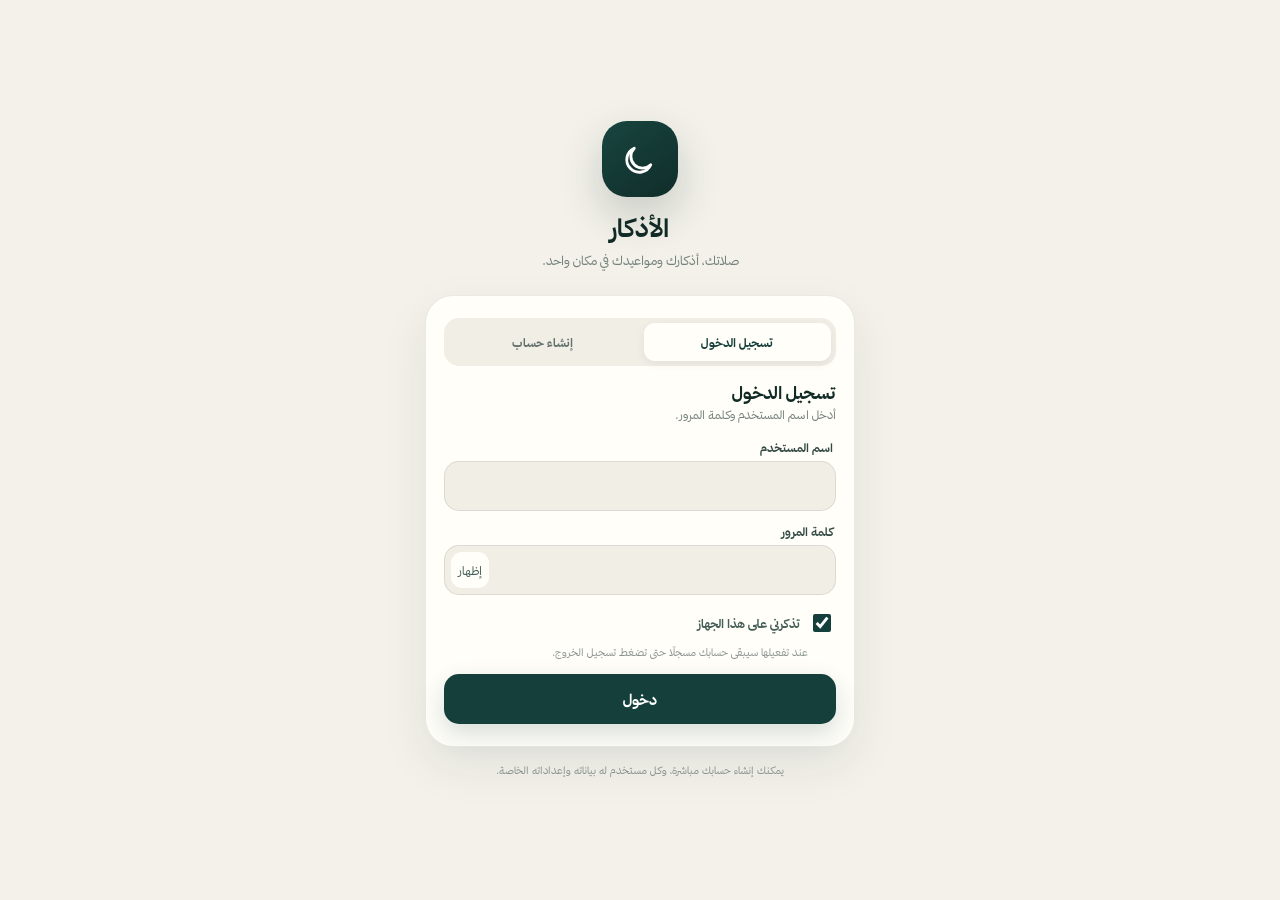
==== commit 15c23c99: "Add files via upload" ====
--- a/index.html
+++ b/index.html
@@ -4,7 +4,7 @@
     <meta charset="utf-8" />
     <meta
       name="viewport"
-      content="width=device-width,initial-scale=1,maximum-scale=1,user-scalable=no,viewport-fit=cover"
+      content="width=device-width,initial-scale=1,viewport-fit=cover"
     />
     <title>الأذكار</title>
     <style>
@@ -349,8 +349,320 @@
         font-size: 0.95rem;
       }
     </style>
-  </head>
-  <body>
+  <style>@media(max-width:600px){body{padding-bottom:86px!important}.v5-bottom{position:fixed;bottom:0;left:50%;transform:translateX(-50%);width:min(100%,520px);z-index:99999;display:grid;grid-template-columns:repeat(5,1fr);padding:8px 10px calc(8px + env(safe-area-inset-bottom,0px));background:rgba(255,255,255,.96);border-top:1px solid #ddd}.v5-bottom a{text-decoration:none;color:#444;text-align:center;font-size:11px;padding:5px}.v5-bottom a span{display:block;font-size:19px}.v5-bottom a.on{font-weight:800;background:#eaf4ea;border-radius:12px;color:#2e7d32}}@media(min-width:601px){.v5-bottom{display:none}}</style><style>@media(max-width:600px){html,body{background:#f5f3ec!important}.v5-bottom{background:rgba(255,254,249,.95)!important;border-top:1px solid rgba(16,37,31,.09)!important;box-shadow:0 -10px 35px rgba(16,37,31,.06)!important;backdrop-filter:blur(22px)!important}.v5-bottom a{color:#6d7c77!important;border-radius:14px!important}.v5-bottom a.on{background:transparent!important;color:#10251f!important;font-weight:900!important}}</style><link rel="stylesheet" href="app.css">
+<script src="auth.js"></script>
+<script>window.__authReady=AthkarAuth.require();</script><style>body{padding-bottom:92px!important;background:var(--bg)!important}.tabs,header{display:none!important}.container{max-width:520px!important;margin:auto!important;padding:8px 14px!important}.choices{display:grid!important;grid-template-columns:1fr 1fr!important;gap:10px!important}.choice{min-height:150px!important;border:1px solid var(--line)!important;border-radius:24px!important;background:var(--surface)!important;box-shadow:none!important;padding:16px!important;color:var(--ink)!important;display:flex!important;flex-direction:column!important;justify-content:flex-end!important;align-items:flex-start!important}.choice img{width:54px!important;height:54px!important;object-fit:contain!important;margin-bottom:auto!important}.choice-icon{font-size:2rem!important;margin-bottom:auto!important}.choice div:last-child{font-weight:900!important;font-size:.92rem!important}.fullscreen{background:var(--bg)!important}.thikr-box{max-width:500px!important;margin:auto!important;background:var(--surface)!important;border-radius:28px!important;border:1px solid var(--line)!important;box-shadow:none!important}.back-btn{border-radius:14px!important;background:var(--brand)!important;color:#fff!important}.controls .btn{border-radius:13px!important}.circle{background:var(--brand)!important;border-color:var(--gold)!important}.quran-container{border-radius:24px!important;background:var(--surface)!important}.progress-bar-container{max-width:520px;margin:auto!important}.progress-bar{background:var(--brand)!important}</style>
+<style id="v8-athkar">
+body>.progress-bar-container{display:none!important}
+@media(max-width:600px){
+ body{background:var(--bg)!important;padding-bottom:94px!important;min-height:100dvh}
+ .app .topbar{display:flex!important}
+ .container{padding:10px 14px 24px!important;margin:0 auto!important}
+ .choices{margin-top:4px!important;grid-template-columns:1fr 1fr!important;gap:11px!important}
+ .choice{min-height:138px!important;border-radius:22px!important;padding:15px!important;position:relative;overflow:hidden}
+ .choice:after{content:"";position:absolute;width:80px;height:80px;border-radius:50%;background:rgba(200,160,100,.07);left:-30px;top:-30px}
+ .choice img{width:52px!important;height:52px!important;border-radius:14px!important;object-fit:contain!important}
+ .choice-icon{width:52px!important;height:52px!important;border-radius:14px!important;background:#eee9df!important}
+ .choice div:last-child{font-size:.92rem!important}
+ .fullscreen{z-index:2000!important;background:var(--bg)!important;padding:calc(70px + env(safe-area-inset-top,0px)) 14px 110px!important}
+ .back-btn{position:fixed!important;top:calc(14px + env(safe-area-inset-top,0px))!important;left:14px!important;z-index:2010!important;background:var(--surface)!important;color:var(--ink)!important;border:1px solid var(--line)!important;border-radius:14px!important;height:42px;padding:0 14px!important}
+ .thikr-box{margin:0 auto!important;padding:18px!important;border-radius:24px!important;min-height:auto!important}
+ .thikr-box>div:first-child{color:var(--ink)!important;gap:8px}.thikr-box h2{font-size:1.05rem!important}
+ .progress-bar-container{height:8px!important;border:0!important;box-shadow:none!important;margin:12px 0 18px!important;background:#e3dfd4!important}
+ #fs-progress-text{display:none!important}
+ .thikr-text{font-size:1.03rem!important;line-height:2!important;max-height:none!important;overflow:visible!important;margin-bottom:18px!important;text-align:center!important}
+ .controls{position:static!important;transform:none!important;display:grid!important;grid-template-columns:1fr 1fr 1fr!important;gap:8px!important;margin:16px 0!important}
+ .controls .btn{padding:11px 7px!important;font-size:.76rem!important;background:var(--surface2)!important;color:var(--ink)!important}
+ .controls .btn.primary{background:var(--brand)!important;color:#fff!important}.controls .btn.warn,.controls .btn.next{background:var(--surface2)!important;color:var(--ink)!important}
+ .circle{width:112px!important;height:112px!important;color:var(--ink)!important;background:conic-gradient(var(--brand) 0%,#ddd 0%)!important}
+ .quran-container.quran-open{display:block!important;position:fixed!important;z-index:2100!important;inset:0!important;margin:0!important;padding:calc(68px + env(safe-area-inset-top,0px)) 14px 110px!important;background:var(--bg)!important;overflow:auto!important;border-radius:0!important}
+ .quran-tabs{position:sticky;top:0;z-index:2;display:grid!important;grid-template-columns:repeat(3,1fr);gap:6px!important;background:var(--bg)!important;padding:8px 0!important}
+ .quran-tab{padding:10px 5px!important;border-radius:12px!important;background:var(--surface2)!important;font-size:.7rem!important}.quran-tab.active{background:var(--brand)!important;color:#fff!important}
+ .quran-content{background:var(--surface)!important;border:1px solid var(--line)!important;padding:8px!important;border-radius:20px!important}
+ .quran-content img{display:block!important;width:100%!important;height:auto!important;border-radius:12px!important;margin:0 0 8px!important}
+ .quran-close{position:fixed;top:calc(14px + env(safe-area-inset-top,0px));left:14px;z-index:2110;width:42px;height:42px;border:1px solid var(--line);border-radius:14px;background:var(--surface);color:var(--ink);font-size:1.2rem}
+ .prayer-dialog{background:var(--surface)!important;border-radius:24px!important}.prayer-dialog h2{color:var(--ink)!important}.prayer-option{background:var(--surface2)!important;color:var(--ink)!important;border-radius:14px!important}
+}
+</style>
+
+<style id="v9-athkar">
+@font-face{font-family:'Thmanyah Sans';src:url('thmanyahsans-Regular(1).woff2') format('woff2');font-weight:400;font-display:swap}@font-face{font-family:'Thmanyah Sans';src:url('thmanyahsans-Bold(1).woff2') format('woff2');font-weight:700 900;font-display:swap}
+body,.choice,.btn,.quran-tab,.thikr-text{font-family:'Thmanyah Sans',Tajawal,system-ui,sans-serif!important}
+@media(max-width:600px){
+ body{min-height:100dvh!important;overflow-x:hidden!important}.app{min-height:0!important}.app .topbar{position:relative!important;top:auto!important;padding-top:calc(14px + env(safe-area-inset-top,0px))!important;background:transparent!important}
+ .container{padding-top:0!important;margin-top:0!important;min-height:0!important}.choices{margin-top:0!important;align-content:start!important}.choice{min-height:132px!important}
+ .fullscreen{padding:calc(58px + env(safe-area-inset-top,0px)) 14px 106px!important;overflow-y:auto!important}.thikr-box{margin:0 auto!important;display:flex!important;flex-direction:column!important;gap:0!important;overflow:visible!important}
+ .controls{order:4!important;position:static!important;display:grid!important;grid-template-columns:1fr 1fr 1fr!important;margin:12px 0 14px!important}.circle{order:5!important;margin:0 auto 10px!important;flex:0 0 auto!important}.thikr-text{order:3!important;word-break:normal!important;overflow-wrap:normal!important;white-space:pre-wrap!important;letter-spacing:0!important;line-height:2.05!important;height:auto!important;max-height:none!important;overflow:visible!important}
+ .progress-bar-container{order:2!important}.thikr-box>div:first-child{order:1!important}.back-btn{top:calc(10px + env(safe-area-inset-top,0px))!important}
+ .quran-container.quran-open{padding:calc(58px + env(safe-area-inset-top,0px)) 14px 104px!important}.quran-tabs{position:static!important;top:auto!important;background:transparent!important;padding:4px 0 10px!important}.quran-close{top:calc(10px + env(safe-area-inset-top,0px))!important}
+}
+</style>
+
+<style id="athkar-v10">
+@media(max-width:600px){
+ .app .topbar h1{color:#10251f!important}
+ .choices{display:grid!important;grid-template-columns:1fr 1fr!important;gap:12px!important;align-items:stretch!important}
+ .choice{min-height:146px!important;display:flex!important;flex-direction:column!important;align-items:center!important;justify-content:center!important;text-align:center!important;padding:16px 10px!important}
+ .choice img,.choice .choice-icon{margin:0 auto 12px!important;display:block!important}
+ .choice>div:last-child{width:100%!important;text-align:center!important;margin:0!important}
+ .fullscreen{padding:calc(12px + env(safe-area-inset-top,0px)) 12px 98px!important;overflow:hidden!important}
+ .thikr-toolbar{height:48px;display:grid;grid-template-columns:auto 1fr;align-items:center;gap:8px;margin-bottom:8px;position:relative;z-index:20}
+ .thikr-toolbar .back-btn{position:static!important;inset:auto!important;height:40px!important;padding:0 13px!important;white-space:nowrap!important}
+ .thikr-toolbar .controls{position:static!important;display:grid!important;grid-template-columns:repeat(3,1fr)!important;gap:5px!important;margin:0!important;order:initial!important}
+ .thikr-toolbar .controls .btn{min-width:0!important;height:40px!important;padding:0 6px!important;font-size:.68rem!important;border-radius:11px!important}
+ .thikr-box{height:calc(100dvh - 48px - 98px - env(safe-area-inset-top,0px))!important;max-height:690px!important;min-height:480px!important;margin:0 auto!important;display:grid!important;grid-template-rows:auto auto minmax(0,1fr) 92px!important;gap:9px!important;overflow:hidden!important;padding:14px!important;border-radius:24px!important}
+ .thikr-text{height:100%!important;min-height:0!important;overflow-y:auto!important;overscroll-behavior:contain!important;padding:12px 8px!important;margin:0!important;line-height:2.05!important}
+ .circle{position:static!important;align-self:center!important;justify-self:center!important;margin:0!important;width:78px!important;height:78px!important;min-width:78px!important;min-height:78px!important;order:initial!important}
+ .progress-bar-container{margin:0!important}
+}
+</style>
+
+<style id="athkar-v11">
+@media(max-width:600px){
+ .thikr-box{grid-template-rows:auto auto minmax(0,1fr) 88px!important}
+ .circle-slot{grid-row:4!important;display:flex!important;align-items:center!important;justify-content:center!important;min-height:88px!important;position:relative!important;overflow:visible!important}
+ #fs-circle{position:static!important;inset:auto!important;transform:none!important;margin:0!important;width:76px!important;height:76px!important;min-width:76px!important;min-height:76px!important;z-index:2!important}
+ .thikr-text{grid-row:3!important;min-height:0!important;overflow-y:auto!important}
+ .thikr-toolbar .back-btn{background:#fffef9!important;color:#153f3a!important;border:1px solid rgba(21,63,58,.16)!important;box-shadow:none!important;font-weight:900!important}
+ .back-arrow{font-size:1rem;margin-left:3px}
+}
+</style>
+
+<style id="athkar-v12">
+@media(max-width:600px){
+ .thikr-text{font-family:"Geeza Pro","Noto Naskh Arabic","Traditional Arabic",serif!important;font-size:1.12rem!important;line-height:2.15!important;white-space:normal!important;word-break:normal!important;overflow-wrap:break-word!important;letter-spacing:normal!important;font-kerning:normal!important;font-feature-settings:normal!important;text-rendering:optimizeLegibility!important;direction:rtl!important;unicode-bidi:plaintext!important}
+ .circle-slot{min-height:130px!important;height:130px!important}
+ #fs-circle{--circle-progress:0%;width:112px!important;height:112px!important;min-width:112px!important;min-height:112px!important;border:0!important;border-radius:50%!important;background:conic-gradient(var(--gold,#c7a35d) var(--circle-progress),#e2ddd2 var(--circle-progress))!important;display:grid!important;place-items:center!important;position:relative!important;padding:8px!important;box-shadow:0 8px 20px rgba(16,37,31,.08)!important}
+ #fs-circle::before{content:"";position:absolute;inset:8px;border-radius:50%;background:var(--brand,#153f3a);box-shadow:inset 0 0 0 1px rgba(255,255,255,.08)}
+ #fs-circle-number{position:relative;z-index:2;color:#fff;font-size:2rem;font-weight:950;font-family:'Thmanyah Sans',Tajawal,sans-serif}
+ .progress-head{display:flex!important;align-items:center!important;justify-content:space-between!important;font-size:.72rem!important;color:var(--muted)!important;font-family:'Thmanyah Sans',Tajawal,sans-serif!important;margin:0 2px 5px!important}
+ .progress-head strong{color:var(--brand)!important;font-size:.82rem!important;direction:ltr}
+ .progress-bar-container{height:10px!important;border-radius:999px!important;overflow:hidden!important;background:#e4dfd4!important}
+ #fs-progress-bar-inner{height:100%!important;min-width:0!important;border-radius:999px!important;background:linear-gradient(90deg,var(--brand),#2b675e)!important;transition:width .18s ease!important}
+ #fs-progress-text{display:none!important}
+ .thikr-box{grid-template-rows:auto auto minmax(0,1fr) 130px!important}
+}
+</style>
+<style id="athkar-v13">@media(max-width:600px){
+.fullscreen{touch-action:manipulation!important}.thikr-toolbar button,#fs-circle,.choice,.quran-tab,.quran-close{touch-action:manipulation!important;-webkit-tap-highlight-color:transparent!important;user-select:none!important}
+.thikr-box{grid-template-rows:auto auto minmax(0,1fr) 146px!important}.progress-block{display:block!important;margin:0!important;padding:0!important}.progress-head{margin:0 2px 6px!important}.progress-bar-container{position:static!important;width:100%!important;margin:0!important;height:9px!important}
+.thikr-text{font-family:'Thmanyah Sans',Tajawal,system-ui,sans-serif!important;font-size:1.08rem!important;line-height:2.45!important;letter-spacing:0!important;word-spacing:normal!important;word-break:normal!important;overflow-wrap:normal!important;unicode-bidi:normal!important;direction:rtl!important;padding:16px 10px!important;text-rendering:auto!important;font-feature-settings:"kern" 1!important}
+.circle-slot{height:146px!important;min-height:146px!important;display:grid!important;place-items:center!important}#fs-circle{width:126px!important;height:126px!important;min-width:126px!important;min-height:126px!important;padding:9px!important}#fs-circle::before{inset:9px!important}#fs-circle-number{font-size:2.15rem!important}
+.sleep-image-screen{overflow-y:auto!important;-webkit-overflow-scrolling:touch!important;padding-bottom:104px!important}.sleep-image-mode{height:auto!important;min-height:0!important;max-height:none!important;overflow:visible!important;background:transparent!important;border:0!important;box-shadow:none!important;padding:0!important;grid-template-rows:auto auto auto 150px!important}.sleep-image-mode .progress-block{padding:0 4px!important}.sleep-image-mode .thikr-text{height:auto!important;min-height:0!important;overflow:visible!important;padding:0!important;background:transparent!important}.sleep-mulk-images{display:grid;gap:0;background:transparent!important}.sleep-mulk-images img{display:block;width:100%!important;height:auto!important;margin:0!important;border:0!important;border-radius:0!important;box-shadow:none!important}.sleep-image-mode .circle-slot{margin-top:12px!important}
+}</style><style id="athkar-v14-zoom">html,body,#fullscreen,#quran-container{touch-action:pan-x pan-y pinch-zoom!important}.thikr-text,.quran-container img{touch-action:pan-x pan-y pinch-zoom!important}</style>
+<style id="v16-athkar">
+.choice,.thikr-toolbar button,#fs-circle,.quran-tab,.quran-close,.prayer-option{
+ touch-action:manipulation!important;-webkit-tap-highlight-color:transparent!important
+}
+.celebration{opacity:0!important;transform:scale(.96)!important;transition:opacity .3s ease,transform .3s ease!important;background:rgba(10,34,31,.72)!important;backdrop-filter:blur(12px)!important;-webkit-backdrop-filter:blur(12px)!important}
+.celebration.show{opacity:1!important;transform:scale(1)!important}
+</style>
+<style id="v17-circle-nozoom">
+#fs-circle{
+  touch-action:none!important;
+  -ms-touch-action:none!important;
+  -webkit-user-select:none!important;
+  user-select:none!important;
+  -webkit-touch-callout:none!important;
+  -webkit-tap-highlight-color:transparent!important;
+  overscroll-behavior:none!important;
+}
+#fs-circle *{
+  pointer-events:none!important;
+  -webkit-user-select:none!important;
+  user-select:none!important;
+}
+</style>
+
+<style id="v18-completion100">
+.celebration{
+  z-index:999999!important;
+  align-items:center!important;
+  justify-content:center!important;
+  padding:22px!important;
+}
+.celebration.show{
+  opacity:1!important;
+  transform:scale(1)!important;
+}
+.celebration h2{
+  margin:0 0 8px!important;
+  color:#102f2b!important;
+  font-size:1.35rem!important;
+}
+.celebration p{
+  margin:5px 0!important;
+  line-height:1.75!important;
+}
+</style>
+
+
+<style id="v20-completion-design">
+.celebration{
+  padding:24px!important;
+}
+.celebration > div,
+.celebration .celebration-box{
+  width:min(88vw,360px)!important;
+  box-sizing:border-box!important;
+  padding:30px 22px 26px!important;
+  border-radius:30px!important;
+  text-align:center!important;
+  background:linear-gradient(180deg,#fffdf8 0%,#fbf7ef 100%)!important;
+  border:1px solid rgba(198,163,101,.28)!important;
+  box-shadow:0 28px 80px rgba(7,31,27,.24)!important;
+}
+.celebration h2{
+  margin:0 0 18px!important;
+  color:#6f8f88!important;
+  font-size:1.55rem!important;
+  line-height:1.4!important;
+  font-weight:900!important;
+  letter-spacing:-.2px!important;
+}
+.celebration p:nth-child(2){
+  margin:0!important;
+  padding:0!important;
+  background:transparent!important;
+  border:0!important;
+  display:grid!important;
+  gap:11px!important;
+}
+.completion-dua{
+  color:#173f39!important;
+  font-size:.96rem!important;
+  font-weight:850!important;
+  line-height:1.8!important;
+}
+.completion-done{
+  display:block!important;
+  color:#9b7133!important;
+  font-size:.91rem!important;
+  font-weight:900!important;
+  line-height:1.8!important;
+  padding:10px 12px!important;
+  margin:0 auto!important;
+  width:fit-content!important;
+  max-width:100%!important;
+  border-radius:14px!important;
+  background:#f2e6d1!important;
+  border:1px solid rgba(185,142,78,.18)!important;
+}
+.celebration p:nth-child(3){
+  margin:18px 0 0!important;
+  padding-top:16px!important;
+  border-top:1px solid rgba(18,59,53,.09)!important;
+}
+.completion-pray{
+  color:#496963!important;
+  font-size:.88rem!important;
+  font-weight:800!important;
+  line-height:1.8!important;
+}
+.beating-heart{
+  display:inline-block!important;
+  margin-right:4px!important;
+  transform-origin:center!important;
+  animation:heartBeat 1s ease-in-out infinite!important;
+  filter:drop-shadow(0 2px 4px rgba(155,113,51,.12))!important;
+}
+@keyframes heartBeat{
+  0%,100%{transform:scale(1)}
+  20%{transform:scale(1.18)}
+  40%{transform:scale(1)}
+  60%{transform:scale(1.12)}
+  80%{transform:scale(1)}
+}
+</style>
+
+<style id="v21-exact-completion">
+.celebration > div,.celebration .celebration-box{
+ background:linear-gradient(180deg,#fffefb,#faf5ea)!important;
+ border:1px solid rgba(196,157,91,.25)!important;
+}
+.celebration h2{color:#83a59d!important;font-weight:900!important}
+.celebration p:nth-child(2){display:grid!important;gap:11px!important}
+.completion-dua{display:block!important;color:#21463f!important;font-weight:850!important}
+.completion-done{display:block!important;color:#9a6e2f!important;background:#f3e8d5!important;border-radius:14px!important;padding:10px 13px!important}
+.completion-pray{display:block!important;color:#58756f!important;font-weight:800!important}
+.beating-heart{display:inline-block!important;animation:v21HeartBeat .9s ease-in-out infinite!important;transform-origin:center}
+@keyframes v21HeartBeat{0%,100%{transform:scale(1)}25%{transform:scale(1.24)}45%{transform:scale(1)}65%{transform:scale(1.15)}}
+</style>
+
+<style id="v22-completion-final">
+.celebration{
+  background:rgba(19,45,42,.72)!important;
+  backdrop-filter:blur(14px)!important;
+  -webkit-backdrop-filter:blur(14px)!important;
+}
+.celebration > div,
+.celebration .celebration-box{
+  background:transparent!important;
+  border:0!important;
+  box-shadow:none!important;
+  padding:24px 18px!important;
+}
+.celebration h2{
+  color:#ffffff!important;
+  font-size:1.65rem!important;
+  font-weight:900!important;
+  margin:0 0 18px!important;
+  text-shadow:0 2px 12px rgba(0,0,0,.10)!important;
+}
+.celebration p:nth-child(2){
+  background:transparent!important;
+  border:0!important;
+  padding:0!important;
+  margin:0!important;
+  display:grid!important;
+  gap:12px!important;
+}
+.completion-dua{
+  color:rgba(255,255,255,.96)!important;
+  font-size:1rem!important;
+  font-weight:850!important;
+  line-height:1.8!important;
+}
+.completion-done{
+  color:#ffffff!important;
+  background:rgba(255,255,255,.13)!important;
+  border:1px solid rgba(255,255,255,.28)!important;
+  border-radius:16px!important;
+  padding:11px 16px!important;
+  font-size:.95rem!important;
+  font-weight:900!important;
+  line-height:1.7!important;
+  box-shadow:inset 0 1px 0 rgba(255,255,255,.12)!important;
+}
+.celebration p:nth-child(3){
+  margin:18px 0 0!important;
+  padding-top:15px!important;
+  border-top:1px solid rgba(255,255,255,.18)!important;
+}
+.completion-pray{
+  color:rgba(255,255,255,.96)!important;
+  font-size:.93rem!important;
+  font-weight:800!important;
+  line-height:1.8!important;
+}
+.beating-heart{
+  display:inline-block!important;
+  color:#e53935!important;
+  margin-right:4px!important;
+  transform-origin:center!important;
+  animation:v22RedHeart .82s ease-in-out infinite!important;
+  filter:drop-shadow(0 2px 7px rgba(229,57,53,.34))!important;
+}
+@keyframes v22RedHeart{
+  0%,100%{transform:scale(1)}
+  18%{transform:scale(1.26)}
+  34%{transform:scale(1)}
+  52%{transform:scale(1.18)}
+  70%{transform:scale(1)}
+}
+</style>
+</head>
+  <body><div class="app"><header class="topbar" style="display:flex!important"><div><div class="eyebrow">وردك اليومي</div><h1>الأذكار</h1></div></header></div>
     <header><h1>الأذكار</h1></header>
     <!-- شريط التويبات -->
     <div class="tabs">
@@ -361,9 +673,6 @@
     </div>
 
     <!-- شريط التقدم -->
-    <div class="progress-bar-container">
-      <div class="progress-bar" id="fs-progress-bar"></div>
-    </div>
 
     <div class="container">
       <div class="choices">
@@ -389,7 +698,7 @@
           <div>أذكار بعد الصلاة</div>
         </div>
       </div>
-      <div class="quran-container" id="quran-container">
+      <div class="quran-container" id="quran-container"><button type="button" class="quran-close" id="quran-close">×</button>
         <div class="quran-tabs">
           <div class="quran-tab active" data-tab="mulk">سورة الملك</div>
           <div class="quran-tab" data-tab="baqara">آخر آيتين من البقرة</div>
@@ -508,7 +817,14 @@
 
     <!-- شاشة كاملة -->
     <div class="fullscreen" id="fullscreen">
-      <button class="back-btn" id="fs-back">العودة</button>
+      <div class="thikr-toolbar">
+        <button class="back-btn" id="fs-back"><span class="back-arrow">→</span> عودة</button>
+        <div class="controls">
+          <button class="btn warn" id="fs-prev">السابق</button>
+          <button class="btn next" id="fs-next">التالي</button>
+          <button class="btn primary" id="fs-reset">بدء جديد</button>
+        </div>
+      </div>
       <div class="thikr-box" id="thikr-box">
         <div
           style="
@@ -528,35 +844,18 @@
         </div>
 
         <!-- شريط التقدم داخل الأذكار -->
-        <div class="progress-bar-container">
-          <div class="progress-bar" id="fs-progress-bar-inner">
-            <span
-              id="fs-progress-text"
-              style="
-                color: #fff;
-                font-weight: bold;
-                display: flex;
-                align-items: center;
-                justify-content: center;
-                height: 100%;
-              "
-              >0%</span
-            >
-          </div>
+        <div class="progress-block">
+          <div class="progress-head"><span>تقدم الورد</span><strong id="fs-progress-percent">0%</strong></div>
+          <div class="progress-bar-container"><div class="progress-bar" id="fs-progress-bar-inner"></div></div>
         </div>
 
         <div class="thikr-text" id="fs-text">...</div>
         <div id="mulk-view" style="display: none">
-          <img src="sura-al-mulk-1.jpg" style="width: 100%" />
-          <img src="sura-al-mulk-2.jpg" style="width: 100%" />
-          <img src="sura-al-mulk-3.jpg" style="width: 100%" />
+          <img src="sura-al-mulk-1.jpeg" style="width: 100%" />
+          <img src="sura-al-mulk-2.jpeg" style="width: 100%" />
+          <img src="sura-al-mulk-3.jpeg" style="width: 100%" />
         </div>
-        <div class="controls">
-          <button class="btn warn" id="fs-prev">السابق</button>
-          <button class="btn next" id="fs-next">التالي</button>
-          <button class="btn primary" id="fs-reset">بدء جديد</button>
-        </div>
-        <div class="circle" id="fs-circle">0</div>
+        <div class="circle-slot"><div class="circle" id="fs-circle"><span id="fs-circle-number">0</span></div></div>
       </div>
     </div>
 
@@ -1045,6 +1344,7 @@
       const fsTitle = document.getElementById("fs-title");
       const fsText = document.getElementById("fs-text");
       const fsCircle = document.getElementById("fs-circle");
+      const fsCircleNumber = document.getElementById("fs-circle-number");
       const fsPrev = document.getElementById("fs-prev");
       const fsNext = document.getElementById("fs-next");
       const fsReset = document.getElementById("fs-reset");
@@ -1071,7 +1371,7 @@
       }
 
       function loadState() {
-        const s = localStorage.getItem("athkarState");
+        const s = AthkarAuth.storageGet("athkarState");
         if (s) {
           const obj = JSON.parse(s);
 
@@ -1130,7 +1430,7 @@
             count: currentCount, // التكرار الحالي
             prayer: currentPrayer, // الصلاة المختارة لأذكار بعد الصلاة
           };
-          localStorage.setItem("athkarState", JSON.stringify(state));
+          AthkarAuth.storageSet("athkarState", JSON.stringify(state));
         }
       }
 
@@ -1140,7 +1440,7 @@
           configureAfterPrayer("dhuhr");
 
         // إذا فيه حالة محفوظة لنفس النوع نكمل منها
-        const saved = JSON.parse(localStorage.getItem("athkarState") || "{}");
+        const saved = JSON.parse(AthkarAuth.storageGet("athkarState") || "{}");
 
         if (saved.type === type) {
           currentList =
@@ -1207,44 +1507,19 @@
         const thikrBox = document.getElementById("thikr-box");
 
         if (currentType === "sleep" && currentIndex === 23) {
-          thikrBox.style.maxWidth = "100%";
-          thikrBox.style.background = "transparent";
-          thikrBox.style.boxShadow = "none";
-
-          fsText.innerHTML = `
-      <img src="sura-al-mulk-1.jpeg" style="width:120%;margin-right:-10%;display:block;">
-      <img src="sura-al-mulk-2.jpeg" style="width:120%;margin-right:-10%;display:block;">
-      <img src="sura-al-mulk-3.jpeg" style="width:120%;margin-right:-10%;display:block;">
-    `;
-
-          fsText.style.height = "auto";
-          fsText.style.overflow = "visible";
-
-          fsText.appendChild(fsCircle);
-
-          fsCircle.style.display = "flex";
-          fsCircle.style.marginTop = "20px";
-          fsCircle.style.marginBottom = "50px";
-          let space = document.createElement("div");
-          space.style.height = "30px";
-          fsText.appendChild(space);
+          thikrBox.classList.add("sleep-image-mode"); fs.classList.add("sleep-image-screen");
+          fsText.innerHTML = `<div class="sleep-mulk-images">
+            <img src="sura-al-mulk-1.jpeg" alt="سورة الملك - الصفحة الأولى">
+            <img src="sura-al-mulk-2.jpeg" alt="سورة الملك - الصفحة الثانية">
+            <img src="sura-al-mulk-3.jpeg" alt="سورة الملك - الصفحة الثالثة">
+          </div>`;
+          fsText.style.height=""; fsText.style.overflow=""; fsCircle.style.display="grid";
         } else {
-          thikrBox.style.maxWidth = "600px";
-          thikrBox.style.background = "#fff";
-          thikrBox.style.boxShadow = "0 4px 12px rgba(0,0,0,.1)";
-
-          fsText.style.height = "250px";
-          fsText.style.overflowY = "auto";
-          fsText.textContent = item.text;
-
-          const controls = document.querySelector(".controls");
-          controls.parentNode.insertBefore(fsCircle, controls);
-
-          fsCircle.style.display = "flex";
-          fsCircle.style.margin = "0 auto";
+          thikrBox.classList.remove("sleep-image-mode"); fs.classList.remove("sleep-image-screen");
+          fsText.style.height=""; fsText.style.overflow=""; fsText.textContent=item.text; fsCircle.style.display="grid";
         }
 
-        fsCircle.textContent = currentCount;
+        fsCircleNumber.textContent = currentCount;
 
         document.getElementById("fs-total-azkar").textContent =
           `ذكر ${currentIndex + 1} من ${currentList.length}`;
@@ -1275,16 +1550,29 @@
         const progress = (totalDone / totalTarget) * 100;
 
         const bar = document.getElementById("fs-progress-bar-inner");
-        const text = document.getElementById("fs-progress-text");
+        const text = document.getElementById("fs-progress-percent");
 
         bar.style.width = progress + "%";
-        text.textContent = Math.floor(progress) + "%"; // يعرض النسبة داخل الشريط
-      }
-
+        text.textContent = Math.floor(progress) + "%";
+      }
+
+      function bindTap(el, fn, rapid=false){
+        if(!el)return;
+        el.style.touchAction="manipulation";
+        el.style.webkitTapHighlightColor="transparent";
+        if(rapid && window.PointerEvent){
+          el.addEventListener("pointerdown",(e)=>{
+            if(e.pointerType==="mouse" && e.button!==0)return;
+            fn(e);
+          },{passive:true});
+        }else{
+          el.addEventListener("click",fn);
+        }
+      }
       function increment() {
         if (currentCount < currentTarget) {
           currentCount++;
-          fsCircle.textContent = currentCount;
+          fsCircleNumber.textContent = currentCount;
 
           // تحديث الدائرة بخط أخضر يمشي مع التكرار
           updateCircleProgress();
@@ -1304,30 +1592,30 @@
         }
       }
 
-      function showCompletionMessage() {
-        const activeOption = document.querySelector(".athkar-option.active");
-        const athkarType = activeOption
-          ? activeOption.querySelector("span").textContent
-          : "الأذكار";
-
+      function showCompletionMessage(athkarType) {
         const celebration = document.getElementById("celebration");
-        celebration.querySelector("h2").textContent = "أحسنت! 👏";
-        celebration.querySelector("p:nth-child(2)").textContent =
-          `لقد أكملت جميع ${athkarType}`;
-        celebration.querySelector("p:nth-child(3)").textContent =
-          "اذكرني بدعوة ❤️";
+        if (!celebration) return;
+
+        let rawType = String(athkarType || "").trim();
+        // منع تكرار كلمة "أذكار" مهما كانت الصيغة القادمة من الكود.
+        rawType = rawType.replace(/^(?:أذكار\s*)+/,"").trim();
+        const displayType = rawType ? `أذكار ${rawType}` : "الأذكار";
+
+        celebration.querySelector("h2").textContent = "تقبّل الله منك";
+        celebration.querySelector("p:nth-child(2)").innerHTML =
+          `<span class="completion-dua">جزاك الله خير وبارك الله فيك</span>
+           <span class="completion-done">أتممت ${displayType}</span>`;
+        celebration.querySelector("p:nth-child(3)").innerHTML =
+          `<span class="completion-pray">لا تنساني من دعائك <span class="beating-heart">❤️</span></span>`;
 
         celebration.style.display = "flex";
-
-        // اهتزاز إذا كان الجهاز يدعم ذلك
-        if (navigator.vibrate) {
-          navigator.vibrate([200, 100, 200, 100, 200]);
-        }
-
-        // إخفاء الرسالة بعد 3 ثواني
-        setTimeout(() => {
-          celebration.style.display = "none";
-        }, 4000);
+        requestAnimationFrame(() => celebration.classList.add("show"));
+
+        clearTimeout(showCompletionMessage.timer);
+        showCompletionMessage.timer = setTimeout(() => {
+          celebration.classList.remove("show");
+          setTimeout(() => { celebration.style.display = "none"; }, 320);
+        }, 5000);
       }
 
       function next() {
@@ -1367,13 +1655,40 @@
         render();
       }
 
-      document.getElementById("btn-morning").onclick = () =>
-        openFullscreen("morning");
-      document.getElementById("btn-evening").onclick = () =>
-        openFullscreen("evening");
-      document.getElementById("btn-sleep").onclick = () =>
-        openFullscreen("sleep"); // ← هنا بالضبط
-      document.getElementById("btn-after-prayer").onclick = showPrayerPicker;
+      bindTap(fsBack,closeFullscreen);
+      
+      
+      // دائرة الذكر فقط: تمنع Double‑Tap Zoom وتقبل النقر السريع.
+      let circleTouching=false;
+      fsCircle.addEventListener("touchstart",(e)=>{
+        if(e.touches.length!==1)return;
+        e.preventDefault();
+        circleTouching=true;
+        increment();
+      },{passive:false});
+      fsCircle.addEventListener("touchmove",(e)=>{
+        if(circleTouching)e.preventDefault();
+      },{passive:false});
+      fsCircle.addEventListener("touchend",(e)=>{
+        if(circleTouching)e.preventDefault();
+        circleTouching=false;
+      },{passive:false});
+      fsCircle.addEventListener("touchcancel",(e)=>{
+        if(circleTouching)e.preventDefault();
+        circleTouching=false;
+      },{passive:false});
+      // للماوس/الكمبيوتر فقط
+      fsCircle.addEventListener("mousedown",(e)=>{
+        if(e.button===0 && !("ontouchstart" in window)) increment();
+      });
+
+bindTap(fsNext,next,true);
+      bindTap(fsPrev,prev,true);
+      bindTap(fsReset,reset,true);
+      bindTap(document.getElementById("btn-morning"),()=>openFullscreen("morning"));
+      bindTap(document.getElementById("btn-evening"),()=>openFullscreen("evening"));
+      bindTap(document.getElementById("btn-sleep"),()=>openFullscreen("sleep"));
+      bindTap(document.getElementById("btn-after-prayer"),showPrayerPicker);
       document.querySelectorAll(".prayer-option").forEach((button) => {
         button.onclick = () => {
           configureAfterPrayer(button.dataset.prayer);
@@ -1385,41 +1700,31 @@
       document.getElementById("prayer-modal").onclick = (event) => {
         if (event.target.id === "prayer-modal") hidePrayerPicker();
       };
-      document.getElementById("btn-quran").onclick = () => {
-        document.getElementById("quran-container").style.display = "block";
-      };
-
-      fsBack.onclick = closeFullscreen;
-      fsCircle.onclick = increment;
-      fsNext.onclick = () => {
-        next();
-      };
-      fsPrev.onclick = () => {
-        prev();
-      };
-      fsReset.onclick = () => {
-        reset();
-      };
-
+      const quranContainer=document.getElementById("quran-container");
+      const QURAN_STATE_KEY="athkarQuranReadingStateV2";
+      function getQuranState(){try{return JSON.parse(AthkarAuth.storageGet(QURAN_STATE_KEY)||"{}")||{}}catch{return {}}}
+      function activeQuranTab(){return document.querySelector(".quran-tab.active")?.dataset.tab||"mulk"}
+      function quranImages(tab=activeQuranTab()){return [...document.querySelectorAll(`#${tab} img`)]}
+      function imageContentY(img){const cr=quranContainer.getBoundingClientRect(),ir=img.getBoundingClientRect();return quranContainer.scrollTop+(ir.top-cr.top)}
+      function captureQuranPosition(){if(!quranContainer.classList.contains("quran-open"))return{};const tab=activeQuranTab(),imgs=quranImages(tab),scroll=quranContainer.scrollTop;let idx=0,offset=scroll;imgs.forEach((img,i)=>{const y=imageContentY(img);if(y<=scroll+80){idx=i;offset=scroll-y}});return{open:true,tab,anchorIndex:idx,anchorOffset:offset,scrollTop:scroll,updatedAt:Date.now()}}
+      function saveQuranState(extra={}){AthkarAuth.storageSet(QURAN_STATE_KEY,JSON.stringify({...getQuranState(),...captureQuranPosition(),...extra,updatedAt:Date.now()}))}
+      async function waitQuranLayout(tab){const imgs=quranImages(tab);await Promise.all(imgs.map(img=>img.complete&&img.naturalHeight?(img.decode?.().catch(()=>{})||Promise.resolve()):new Promise(res=>{img.addEventListener("load",res,{once:true});img.addEventListener("error",res,{once:true})})));await new Promise(r=>requestAnimationFrame(()=>requestAnimationFrame(r)))}
+      async function restoreQuranPosition(state){const tab=state.tab||"mulk";await waitQuranLayout(tab);const imgs=quranImages(tab),idx=Math.min(Math.max(Number(state.anchorIndex)||0,0),Math.max(imgs.length-1,0));if(imgs[idx])quranContainer.scrollTop=Math.max(0,imageContentY(imgs[idx])+(Number(state.anchorOffset)||0));else quranContainer.scrollTop=Math.max(0,Number(state.scrollTop)||0);requestAnimationFrame(()=>saveQuranState({open:true,tab}))}
+      async function openQuran(restore=false){const state=getQuranState(),tabName=restore?(state.tab||"mulk"):"mulk";quranContainer.classList.add("quran-open");quranContainer.style.display="block";document.querySelectorAll(".quran-tab").forEach(t=>t.classList.toggle("active",t.dataset.tab===tabName));["mulk","baqara","kahf"].forEach(id=>document.getElementById(id).style.display=id===tabName?"block":"none");if(restore)await restoreQuranPosition({...state,tab:tabName});else{quranContainer.scrollTop=0;saveQuranState({open:true,tab:tabName,anchorIndex:0,anchorOffset:0,scrollTop:0})}}
+      bindTap(document.getElementById("btn-quran"),()=>openQuran(true));
+      bindTap(document.getElementById("quran-close"),()=>{saveQuranState({open:false});quranContainer.classList.remove("quran-open");quranContainer.style.display="none"});
+      let quranSaveFrame=0;quranContainer.addEventListener("scroll",()=>{cancelAnimationFrame(quranSaveFrame);quranSaveFrame=requestAnimationFrame(()=>saveQuranState({open:true}))},{passive:true});
       // القرآن
-      document.querySelectorAll(".quran-tab").forEach((tab) => {
-        tab.onclick = () => {
-          document
-            .querySelectorAll(".quran-tab")
-            .forEach((t) => t.classList.remove("active"));
-          tab.classList.add("active");
-          ["mulk", "baqara", "kahf"].forEach((id) => {
-            document.getElementById(id).style.display =
-              id === tab.dataset.tab ? "block" : "none";
-          });
-        };
-      });
+      document.querySelectorAll(".quran-tab").forEach((tab)=>{bindTap(tab,async()=>{saveQuranState({open:true});document.querySelectorAll(".quran-tab").forEach(t=>t.classList.remove("active"));tab.classList.add("active");["mulk","baqara","kahf"].forEach(id=>document.getElementById(id).style.display=id===tab.dataset.tab?"block":"none");quranContainer.scrollTop=0;await waitQuranLayout(tab.dataset.tab);saveQuranState({open:true,tab:tab.dataset.tab,anchorIndex:0,anchorOffset:0,scrollTop:0})})});
       function updateCircleProgress() {
         const percent = (currentCount / currentTarget) * 100;
-        fsCircle.style.background = `conic-gradient(#4caf50 ${percent}%, #ddd ${percent}%)`;
-      }
-
+        fsCircle.style.setProperty("--circle-progress", `${Math.max(0,Math.min(100,percent))}%`);
+      }
+
+      if(getQuranState().open) openQuran(true);
+      window.addEventListener("pagehide",()=>{if(quranContainer.classList.contains("quran-open"))saveQuranState({open:true})});
+      document.addEventListener("visibilitychange",()=>{if(document.hidden&&quranContainer.classList.contains("quran-open"))saveQuranState({open:true})});
       loadState();
     </script>
-  </body>
+  <div id="app-nav"></div><script src="app-core.js"></script><script>document.getElementById("app-nav").innerHTML=nav("athkar")</script></body>
 </html>
--- a/app.css
+++ b/app.css
@@ -0,0 +1,174 @@
+@import url('https://fonts.googleapis.com/css2?family=Tajawal:wght@400;500;700;800;900&display=swap');
+:root{--bg:#f3f1ea;--surface:#fffef9;--surface2:#ece9df;--ink:#122a25;--muted:#73807b;--brand:#153f3a;--brand2:#255d56;--gold:#c8a064;--line:rgba(18,42,37,.09);--danger:#9b403f;--shadow:0 16px 45px rgba(18,42,37,.08);--radius:26px}
+*{box-sizing:border-box}html{background:var(--bg)}body{margin:0;background:var(--bg);color:var(--ink);font-family:'Thmanyah Sans',Tajawal,system-ui,-apple-system,sans-serif;direction:rtl;padding-bottom:92px}.app{max-width:520px;margin:auto;min-height:100vh}.topbar{position:sticky;top:0;z-index:30;padding:calc(14px + env(safe-area-inset-top,0px)) 18px 12px;background:rgba(243,241,234,.9);backdrop-filter:blur(20px);-webkit-backdrop-filter:blur(20px);display:flex;justify-content:space-between;align-items:center}.eyebrow{font-size:.76rem;color:var(--muted);font-weight:700}.topbar h1{font-size:1.22rem;margin:2px 0 0;font-weight:900;letter-spacing:-.3px}.top-action,.icon-btn{border:1px solid var(--line);background:var(--surface);color:var(--ink);border-radius:14px;min-width:42px;height:42px;font:inherit;font-size:1rem}.content{padding:4px 14px 24px}.section{margin:18px 0}.section-head{display:flex;justify-content:space-between;align-items:end;margin:0 3px 9px}.section-head h2{margin:0;font-size:1rem;font-weight:900}.section-head a,.link-btn{font:inherit;color:var(--brand2);font-weight:800;font-size:.78rem;text-decoration:none;border:0;background:none}.card{background:var(--surface);border:1px solid var(--line);border-radius:var(--radius);padding:17px;box-shadow:none}.date-strip{padding:6px 3px 3px}.date-main{font-size:1.48rem;font-weight:900;letter-spacing:-.4px}.date-sub{font-size:.8rem;color:var(--muted);margin-top:3px}.hero{position:relative;overflow:hidden;background:linear-gradient(145deg,#18453f,#102d2a 72%);border:0;color:#fff;padding:22px;border-radius:30px;box-shadow:0 18px 46px rgba(16,45,42,.18)}.hero:after{content:"";position:absolute;width:180px;height:180px;border:1px solid rgba(232,216,183,.16);border-radius:50%;top:-95px;left:-55px;box-shadow:0 0 0 34px rgba(232,216,183,.025),0 0 0 68px rgba(232,216,183,.018)}.hero>*{position:relative;z-index:1}.hero-kicker{color:#e9d7b6;font-size:.76rem;font-weight:800}.hero-name{font-size:2rem;font-weight:900;margin:7px 0 1px}.hero-time{font-size:1rem;opacity:.85}.hero-count-label{font-size:.76rem;opacity:.72;margin-top:18px}.hero-count{direction:ltr;text-align:right;font-variant-numeric:tabular-nums;font-size:2rem;font-weight:900;letter-spacing:1px;margin-top:2px}.hero-foot{display:flex;justify-content:space-between;align-items:center;margin-top:14px;padding-top:12px;border-top:1px solid rgba(255,255,255,.11);font-size:.75rem;color:#d9e1dd}.city-row{display:flex;align-items:center;justify-content:space-between;gap:12px}.city-row select{min-width:145px;border:1px solid var(--line);background:var(--surface2);color:var(--ink);border-radius:13px;padding:10px 12px;font:inherit;font-weight:800}.notice{border-radius:18px;padding:13px 14px;font-size:.79rem;background:#efe7d8;color:#6e5836;border:1px solid rgba(110,88,54,.08)}.notice.error{background:#f6e7e5;color:#8d3d3c}.upcoming-list{display:grid;gap:9px}.event-row{display:grid;grid-template-columns:48px 1fr auto;align-items:center;gap:11px;background:var(--surface);border:1px solid var(--line);border-radius:19px;padding:11px 12px}.event-emoji{width:48px;height:48px;border-radius:15px;background:var(--surface2);display:flex;align-items:center;justify-content:center;font-size:1.42rem}.event-title{font-size:.88rem;font-weight:900}.event-meta{font-size:.72rem;color:var(--muted);margin-top:2px}.event-count{direction:ltr;text-align:left;font-variant-numeric:tabular-nums;font-size:.75rem;font-weight:900;color:var(--brand2);max-width:118px}.empty{padding:25px 12px;text-align:center;color:var(--muted);font-size:.82rem}.finance-grid{display:grid;grid-template-columns:1fr 1fr;gap:10px}.finance{border-radius:22px;padding:15px;background:var(--surface);border:1px solid var(--line)}.finance.gold{background:linear-gradient(145deg,#efe2c9,#faf5eb)}.finance-title{font-size:.76rem;color:var(--muted);font-weight:700}.finance-count{font-weight:900;font-size:1.05rem;margin:7px 0 3px}.finance-date{font-size:.7rem;color:var(--muted);line-height:1.55}.bottom-nav{position:fixed;bottom:0;left:50%;transform:translateX(-50%);z-index:50;width:min(100%,520px);display:grid;grid-template-columns:repeat(5,1fr);padding:7px 8px calc(8px + env(safe-area-inset-bottom,0px));background:rgba(255,254,249,.95);backdrop-filter:blur(22px);-webkit-backdrop-filter:blur(22px);border-top:1px solid var(--line);box-shadow:0 -10px 32px rgba(18,42,37,.05)}.bottom-nav a{color:var(--muted);text-decoration:none;text-align:center;font-size:.62rem;font-weight:700;padding:4px 1px;border-radius:14px}.nav-icon{width:42px;height:29px;margin:0 auto 2px;border-radius:10px;display:flex;align-items:center;justify-content:center;font-size:1.12rem}.bottom-nav a.active{color:var(--ink);font-weight:900}.bottom-nav a.active .nav-icon{background:var(--brand);color:#fff}.prayer-list{display:grid;gap:8px}.prayer-row{display:grid;grid-template-columns:1fr auto auto;gap:12px;align-items:center;padding:13px 10px;border-bottom:1px solid var(--line)}.prayer-row:last-child{border:0}.prayer-row.active{background:#f0eadf;border-radius:16px;border:0}.prayer-name{font-weight:900}.prayer-time{direction:ltr;font-weight:900;font-variant-numeric:tabular-nums}.iqamah{font-size:.7rem;color:var(--muted);min-width:82px;text-align:left}.iqamah-grid{display:grid;grid-template-columns:1fr 1fr;gap:9px}.iq-item{background:var(--surface2);border-radius:17px;padding:11px}.iq-item label{display:flex;justify-content:space-between;align-items:center;font-size:.78rem;font-weight:800}.iq-item input{width:62px;border:1px solid var(--line);background:var(--surface);padding:8px;border-radius:11px;text-align:center;font:inherit}.calendar-toolbar{display:flex;justify-content:space-between;align-items:center;gap:8px}.segmented{display:flex;background:var(--surface2);padding:3px;border-radius:13px}.segmented button{border:0;background:transparent;font:inherit;font-size:.75rem;padding:8px 11px;border-radius:10px;color:var(--muted)}.segmented button.active{background:var(--surface);color:var(--ink);font-weight:900;box-shadow:0 2px 8px rgba(18,42,37,.06)}.month-nav{display:flex;align-items:center;gap:8px}.month-title{font-weight:900;font-size:.9rem;min-width:112px;text-align:center}.calendar-week,.calendar-grid{display:grid;grid-template-columns:repeat(7,1fr);gap:5px}.calendar-week{margin:13px 0 6px;color:var(--muted);font-size:.62rem;text-align:center}.day{min-height:68px;border:0;background:transparent;border-radius:14px;padding:7px 3px;color:var(--ink);font:inherit;position:relative}.day.muted{opacity:.3}.day.today{background:var(--brand);color:#fff}.day.selected:not(.today){background:#e9dfcd}.day-main{font-size:.86rem;font-weight:900}.day-sub{font-size:.57rem;opacity:.58;margin-top:2px}.day-emoji{font-size:.92rem;height:17px;line-height:17px;margin-top:2px;white-space:nowrap;overflow:hidden}.fab{position:fixed;bottom:calc(90px + env(safe-area-inset-bottom,0px));left:max(18px,calc((100vw - 520px)/2 + 18px));z-index:35;border:0;background:var(--brand);color:#fff;width:56px;height:56px;border-radius:18px;font-size:1.65rem;box-shadow:0 12px 30px rgba(21,63,58,.24)}dialog.sheet{border:0;padding:0;width:min(100%,520px);max-height:88vh;margin:auto 0 0;position:fixed;bottom:0;left:50%;transform:translateX(-50%);background:var(--surface);color:var(--ink);border-radius:28px 28px 0 0}.sheet::backdrop{background:rgba(8,25,22,.42);backdrop-filter:blur(4px)}.sheet-body{padding:10px 17px calc(20px + env(safe-area-inset-bottom,0px))}.handle{width:42px;height:5px;border-radius:99px;background:#d4d0c5;margin:0 auto 14px}.form{display:grid;gap:11px}.form label{font-size:.74rem;font-weight:800}.form input,.form select,.form textarea{width:100%;border:1px solid var(--line);background:var(--surface2);color:var(--ink);border-radius:13px;padding:11px;font:inherit;margin-top:5px}.emoji-picks{display:grid;grid-template-columns:repeat(7,1fr);gap:6px;margin-top:6px}.emoji-picks button{border:1px solid var(--line);background:var(--surface2);border-radius:12px;font-size:1.25rem;padding:8px}.emoji-picks button.active{outline:2px solid var(--gold);background:#fff7ea}.form-actions{display:grid;grid-template-columns:1fr 2fr;gap:8px;margin-top:4px}.btn{border:1px solid var(--line);background:var(--surface2);color:var(--ink);border-radius:13px;padding:12px;font:inherit;font-weight:900}.btn.primary{background:var(--brand);color:#fff;border-color:var(--brand)}.selected-events{display:grid;gap:8px;margin-top:10px}.small-note{font-size:.7rem;color:var(--muted);line-height:1.6}.danger{color:var(--danger)}
+@media(min-width:700px){body{padding-bottom:25px}.bottom-nav,.fab{display:none}.app{box-shadow:0 0 0 1px var(--line);background:var(--bg)}}
+
+/* ===== V8 refinements ===== */
+.refined-date{padding:10px 4px 4px}.refined-date .date-main{font-size:1.62rem;line-height:1.35;font-weight:900}.date-greg{font-size:.9rem;font-weight:700;color:var(--ink);margin-top:4px}.date-weekday{font-size:.72rem;color:var(--muted);margin-top:2px}.compact-city{padding:14px 15px}.city-copy{font-weight:900;margin-top:2px;font-size:.86rem}.hero-foot a{color:#f0dcb8;text-decoration:none;font-weight:800}.finance-stack{display:grid;gap:10px}.finance{padding:16px}.finance-top{display:flex;justify-content:space-between;align-items:flex-start;gap:10px}.finance-date{max-width:48%;text-align:left}.rich-count,.compact-cd{direction:rtl!important;display:flex;align-items:baseline;gap:9px;flex-wrap:nowrap;white-space:nowrap;max-width:none!important}.cd-unit{display:inline-flex;align-items:baseline;gap:3px}.cd-unit b{font-size:1.2rem;font-weight:900;color:var(--ink);font-variant-numeric:tabular-nums}.cd-unit small{font-size:.62rem;color:var(--muted);font-weight:700}.finance .cd-unit b{font-size:1.28rem}.event-count .cd-unit{gap:2px}.event-count .cd-unit b{font-size:.82rem;color:var(--brand2)}.event-count .cd-unit small{font-size:.5rem}.event-button,.month-event{width:100%;border:0;text-align:right;font:inherit;color:inherit;cursor:pointer}.event-button{grid-template-columns:48px 1fr auto}.calendar-card{overflow:hidden}.calendar-legend{display:flex;gap:10px;flex-wrap:wrap;margin-top:12px;padding-top:10px;border-top:1px solid var(--line);font-size:.64rem;color:var(--muted)}.month-events{display:grid;gap:8px}.month-event{display:grid;grid-template-columns:48px 1fr auto;align-items:center;gap:10px;background:var(--surface);border:1px solid var(--line);border-radius:18px;padding:11px 12px}.month-event.system{background:#f7f2e8}.month-event-copy{display:flex;flex-direction:column;gap:2px}.month-event-copy strong{font-size:.84rem}.month-event-copy span{font-size:.68rem;color:var(--muted)}.sheet-head{display:flex;justify-content:space-between;align-items:center;margin-bottom:12px}.sheet-head h2{margin:2px 0 0;font-size:1.08rem}.sheet-close{width:40px;height:40px;border:1px solid var(--line);border-radius:13px;background:var(--surface2);color:var(--ink);font-size:1.35rem}.form-two{display:grid;grid-template-columns:1fr 1fr;gap:9px}.danger-outline{color:var(--danger);background:#fff7f6;border-color:rgba(155,64,63,.18)}.danger-solid{background:var(--danger)!important;color:#fff!important;border-color:var(--danger)!important}dialog.confirm-dialog{border:0;padding:0;width:min(calc(100% - 32px),390px);background:transparent}dialog.confirm-dialog::backdrop{background:rgba(8,25,22,.42);backdrop-filter:blur(4px)}.confirm-body{background:var(--surface);border-radius:24px;padding:22px;text-align:center;box-shadow:var(--shadow)}.confirm-icon{width:56px;height:56px;border-radius:18px;background:#f8e8e6;display:grid;place-items:center;font-size:1.5rem;margin:0 auto 10px}.confirm-body h3{margin:0;font-size:1.05rem}.confirm-body p{font-size:.76rem;color:var(--muted);line-height:1.65}.confirm-actions{display:grid;grid-template-columns:1fr 1fr;gap:8px;margin-top:14px}
+@media(max-width:600px){dialog.sheet{inset:auto 0 0 0!important;transform:none!important;margin:0!important;width:100%!important;max-width:520px!important;left:50%!important;translate:-50% 0;max-height:90dvh!important;overflow:auto!important}.sheet-body{padding-top:9px}.emoji-picks{grid-template-columns:repeat(7,1fr)}.finance-date{font-size:.66rem}.rich-count{gap:7px}.finance .cd-unit b{font-size:1.1rem}.finance .cd-unit small{font-size:.56rem}.event-count.rich-count{overflow:auto}.month-event .event-count{max-width:155px;overflow:hidden}.month-event .cd-unit:nth-child(4){display:none}}
+
+
+/* ===== V9 polish ===== */
+@font-face{font-family:'Thmanyah Sans';src:url('thmanyahsans-Regular(1).woff2') format('woff2');font-weight:400;font-display:swap}
+@font-face{font-family:'Thmanyah Sans';src:url('thmanyahsans-Bold(1).woff2') format('woff2');font-weight:700 900;font-display:swap}
+.calendar-toolbar{display:flex;flex-direction:column;align-items:stretch;gap:10px;margin-bottom:4px}
+.month-nav{justify-content:center;gap:10px}
+.month-title-wrap{text-align:center;min-width:170px}
+.month-title{font-size:1.05rem;min-width:0;line-height:1.25}
+.month-subtitle{font-size:.68rem;color:var(--muted);font-weight:700;margin-top:3px}
+.month-nav .icon-btn{background:#e8e1d4;border-color:rgba(18,42,37,.08);color:var(--brand);font-weight:900;box-shadow:none}
+.segmented{align-self:center}
+.day{min-height:80px;overflow:visible;padding:7px 2px 5px}
+.day-emoji{height:22px;line-height:22px;margin-top:3px;overflow:visible;display:flex;align-items:center;justify-content:center;gap:1px;white-space:nowrap}
+.day-emoji span{display:inline-block;line-height:1;font-size:.95rem;transform:translateY(1px)}
+.event-count,.month-event .event-count{direction:rtl!important;text-align:right!important;max-width:none!important;overflow:visible!important}
+.event-count .countdown-line,.month-event .countdown-line{justify-content:flex-start}
+.countdown-line{display:flex;align-items:baseline;gap:7px;direction:rtl;white-space:nowrap;flex-wrap:nowrap}
+.countdown-line .cd-unit{display:inline-flex;align-items:baseline;gap:2px}
+.countdown-line .cd-unit b{font-size:.82rem;color:var(--brand2);font-variant-numeric:tabular-nums}
+.countdown-line .cd-unit small{font-size:.48rem;color:var(--muted)}
+.expired-label{display:inline-flex;align-items:center;gap:5px;color:#a23e3c;font-size:.72rem;font-weight:900}
+.expired-group{border:1px solid rgba(162,62,60,.14);border-radius:18px;background:#fff8f7;overflow:hidden;margin-top:10px}
+.expired-group summary{cursor:pointer;list-style:none;padding:12px 14px;color:#9b403f;font-size:.78rem;font-weight:900;display:flex;justify-content:space-between;align-items:center}
+.expired-group summary::-webkit-details-marker{display:none}
+.expired-group[open] summary{border-bottom:1px solid rgba(162,62,60,.1)}
+.expired-group .month-event{border:0;border-radius:0;border-bottom:1px solid rgba(162,62,60,.08);background:transparent}
+.expired-group .month-event:last-child{border-bottom:0}
+.month-event{grid-template-columns:46px minmax(0,1fr) auto}
+.month-event-copy{min-width:0}.month-event-copy span{line-height:1.55}
+@media(max-width:600px){
+ dialog.sheet{left:0!important;right:0!important;bottom:0!important;top:auto!important;inset:auto 0 0 0!important;transform:none!important;translate:none!important;margin:0 auto!important;width:min(100vw,520px)!important;max-width:100vw!important;max-height:92dvh!important;border-radius:26px 26px 0 0!important;overflow:auto!important}
+ .sheet-body{padding:9px 14px calc(20px + env(safe-area-inset-bottom,0px))!important}
+ .emoji-picks{grid-template-columns:repeat(6,1fr)!important;gap:7px!important}.emoji-picks button{min-width:0;padding:9px 4px!important}
+ .form-two{grid-template-columns:1fr!important}.form input,.form textarea{font-size:16px!important}
+ .calendar-card{padding:15px 10px!important}.calendar-week,.calendar-grid{gap:3px}.day{min-height:76px}
+ .countdown-line{gap:5px}.countdown-line .cd-unit b{font-size:.76rem}.countdown-line .cd-unit small{font-size:.45rem}
+ .month-event{grid-template-columns:42px minmax(0,1fr)!important}.month-event>.event-count{grid-column:2;grid-row:2;margin-top:2px}.month-event .event-emoji{grid-row:1/3;width:42px;height:42px}
+}
+
+
+/* ===== V10 polish ===== */
+.nav-icon svg{width:22px;height:22px;display:block;fill:none;stroke:currentColor;stroke-width:1.8;stroke-linecap:round;stroke-linejoin:round}
+.bottom-nav a{display:flex;flex-direction:column;align-items:center;justify-content:center;min-height:53px}
+.bottom-nav a.active .nav-icon{background:var(--brand);color:#fff}
+.calendar-grid{overflow:visible}
+.day{overflow:visible!important;padding-top:6px!important;padding-bottom:7px!important}
+.day-emoji{height:25px!important;min-height:25px!important;line-height:25px!important;overflow:visible!important;margin-top:3px!important}
+.day-emoji span{font-size:1rem!important;line-height:1!important;display:inline-flex!important;align-items:center!important;justify-content:center!important;transform:none!important}
+.month-nav{justify-content:center!important;width:100%}
+.month-nav .icon-btn{background:#ded3c1!important;color:#143c36!important;border:1px solid rgba(20,60,54,.12)!important;width:40px!important;height:40px!important;border-radius:13px!important}
+.calendar-toolbar .segmented{align-self:center!important;margin-top:1px}
+.month-title-wrap{min-width:190px!important;text-align:center!important}
+.month-title{font-size:1.1rem!important;text-align:center!important}
+.month-subtitle{text-align:center!important}
+.relative-day{display:block;font-size:.68rem;color:var(--muted);font-weight:700;margin-top:3px}
+.event-count,.month-event .event-count{direction:ltr!important;text-align:left!important}
+.countdown-line{direction:ltr!important;display:flex!important;flex-direction:row!important;align-items:baseline!important;justify-content:flex-start!important;gap:6px!important;white-space:nowrap!important}
+.cd-unit{direction:rtl!important}
+.expired-group summary{position:sticky;top:0;background:#fff8f7;z-index:2}
+.expired-group .month-event{opacity:.67;filter:saturate(.65)}
+.expired-group .month-event .event-title,.expired-group strong{color:#8f3e3d!important}
+dialog.sheet{width:calc(100% - 16px)!important;max-width:504px!important;left:50%!important;right:auto!important;bottom:max(8px,env(safe-area-inset-bottom,0px))!important;transform:translateX(-50%)!important;border-radius:26px!important;max-height:min(88dvh,760px)!important;margin:0!important}
+.sheet-body{max-height:min(88dvh,760px);overflow-y:auto;overscroll-behavior:contain}
+@media(max-width:420px){.emoji-picks{grid-template-columns:repeat(5,1fr)!important}.sheet-body{padding-left:14px!important;padding-right:14px!important}}
+
+/* ===== V11 mobile stability ===== */
+html,body{max-width:100%;overflow-x:hidden!important;overscroll-behavior-x:none}
+*,*::before,*::after{box-sizing:border-box}
+input,textarea,select,button{font-size:16px}
+.nav-icon svg{width:23px;height:23px;stroke-width:1.75}
+.bottom-nav .nav-icon{width:44px;height:30px}
+.bottom-nav a{touch-action:manipulation}
+/* selected day context */
+.selected-day-head{align-items:flex-start!important}
+.selected-day-title-wrap{display:flex;flex-direction:column;gap:7px}
+.selected-day-context{display:inline-flex;align-items:center;gap:6px;width:max-content;max-width:100%;padding:7px 11px;border-radius:12px;background:#eee5d6;color:var(--brand2);font-size:.68rem;font-weight:900}
+.selected-day-dates{font-size:.66rem;color:var(--muted);font-weight:650;line-height:1.6}
+/* countdown: Arabic reading order — days, hours, minutes, seconds from the right */
+.event-count,.month-event .event-count{direction:rtl!important;text-align:right!important}
+.countdown-line{direction:rtl!important;display:flex!important;flex-direction:row!important;justify-content:flex-start!important;align-items:baseline!important;gap:6px!important;white-space:nowrap!important}
+.countdown-line .cd-unit{direction:rtl!important;display:inline-flex!important;gap:2px!important;align-items:baseline!important}
+/* appointment sheet */
+dialog.sheet{overflow:hidden!important;overscroll-behavior:none!important;touch-action:pan-y!important;max-width:520px!important}
+.sheet-body{width:100%!important;max-width:100%!important;overflow-x:hidden!important;overscroll-behavior:contain!important}
+.sheet .handle{height:6px!important;width:48px!important;cursor:grab!important;touch-action:none!important}
+.sheet-close{background:#fbe8e6!important;color:#a23e3b!important;border-color:#efc8c4!important;font-weight:900!important}
+.form,.form label,.form-two{min-width:0!important;max-width:100%!important}
+.form input,.form textarea,.form select{display:block!important;width:100%!important;max-width:100%!important;min-width:0!important;font-size:16px!important;line-height:1.3!important;-webkit-text-size-adjust:100%!important}
+.form input[type="date"],.form input[type="time"]{min-height:52px!important;padding:11px 13px!important;text-align:center!important;direction:ltr!important}
+.custom-emoji-row{display:grid;grid-template-columns:1fr auto;gap:8px;margin-top:8px;align-items:center}
+.custom-emoji-row input{margin:0!important;text-align:center!important;font-size:1.15rem!important}
+.custom-emoji-row button{min-height:46px;border:1px solid var(--line);border-radius:13px;background:var(--surface2);color:var(--ink);font:inherit;font-weight:800;padding:0 13px}
+@media(max-width:600px){
+ dialog.sheet{inset:auto auto max(8px,env(safe-area-inset-bottom,0px)) 50%!important;transform:translateX(-50%)!important;translate:none!important;width:calc(100% - 16px)!important;max-height:88dvh!important;border-radius:26px!important;margin:0!important}
+ .sheet-body{max-height:88dvh!important;overflow-y:auto!important;padding:9px 14px calc(18px + env(safe-area-inset-bottom,0px))!important}
+ .form-two{grid-template-columns:1fr!important;gap:10px!important}
+ .emoji-picks{grid-template-columns:repeat(6,minmax(0,1fr))!important}
+ .emoji-picks button{min-width:0!important;padding:8px 2px!important}
+}
+
+/* V13 */
+button,a,[role="button"]{touch-action:manipulation;-webkit-tap-highlight-color:transparent}
+dialog.sheet{width:min(calc(100% - 28px),460px)!important;max-width:460px!important;max-height:80dvh!important;bottom:max(14px,env(safe-area-inset-bottom,0px))!important;border-radius:24px!important}.sheet-body{max-height:80dvh!important;padding:9px 15px calc(16px + env(safe-area-inset-bottom,0px))!important}.sheet .handle{height:5px!important;width:42px!important;cursor:default!important;touch-action:auto!important}.sheet-head{margin-bottom:8px!important}.sheet-head h2{font-size:1rem!important}.emoji-picks{grid-template-columns:repeat(7,minmax(0,1fr))!important;gap:5px!important}.emoji-picks button{font-size:1.08rem!important;padding:6px 2px!important;border-radius:11px!important}.custom-emoji-row{display:block!important;margin-top:7px!important}.custom-emoji-row input{height:43px!important;text-align:center!important;margin:0!important}.form{gap:8px!important}.form label{font-size:.72rem!important}.form input,.form textarea{margin-top:4px!important;padding:9px 11px!important}.form input[type="date"],.form input[type="time"]{width:100%!important;min-width:0!important;max-width:100%!important;height:48px!important;min-height:48px!important;padding:0 10px!important;margin:4px 0 0!important;direction:ltr!important;text-align:center!important;overflow:hidden!important;-webkit-appearance:none!important;appearance:none!important}.form input[type="date"]::-webkit-date-and-time-value,.form input[type="time"]::-webkit-date-and-time-value{margin:0!important;text-align:center!important;width:100%!important}.form input[type="date"]::-webkit-datetime-edit,.form input[type="time"]::-webkit-datetime-edit{padding:0!important;display:flex!important;justify-content:center!important}.form-two{display:grid!important;grid-template-columns:1fr!important;gap:7px!important;min-width:0!important}.form-actions{margin-top:2px!important}@media(max-width:600px){dialog.sheet{inset:auto auto max(14px,env(safe-area-inset-bottom,0px)) 50%!important;transform:translateX(-50%)!important;width:calc(100% - 28px)!important;max-width:460px!important;max-height:80dvh!important;margin:0!important;overflow:hidden!important}.sheet-body{max-height:80dvh!important;overflow-y:auto!important;overflow-x:hidden!important}.emoji-picks{grid-template-columns:repeat(7,minmax(0,1fr))!important}}
+
+/* V14 modal date/time */
+.form input#date,.form input#time{box-sizing:border-box!important;width:100%!important;max-width:100%!important;height:46px!important;min-height:46px!important;direction:ltr!important;text-align:center!important;font-variant-numeric:tabular-nums!important;font-size:1rem!important;padding:0 12px!important;overflow:hidden!important}
+.form-actions{display:flex!important;justify-content:center!important;align-items:center!important;gap:8px!important}.form-actions .btn.primary{min-width:180px!important;margin:0 auto!important}.form-actions .danger-outline:not([style*="display:none"]){margin:0!important}
+
+/* ===== V15 finance editable + long-press drag ===== */
+.finance-drag-emoji{position:relative;z-index:4;cursor:grab;touch-action:none!important;user-select:none;-webkit-user-select:none;transition:transform .18s ease,filter .18s ease}
+.finance-dragging{user-select:none;-webkit-user-select:none;overflow:hidden}
+.finance-dragging .finance-drag-emoji{filter:grayscale(.2);opacity:.7}
+.finance-drag-ghost{position:fixed;z-index:99999;transform:translate(-50%,-65%) scale(1.18);width:48px;height:48px;border-radius:16px;background:#fffdf7;border:2px solid #c59a55;box-shadow:0 14px 36px rgba(16,37,31,.23);display:grid;place-items:center;font-size:1.55rem;pointer-events:none}
+.day.drag-ready{outline:1px dashed rgba(197,154,85,.38);outline-offset:-3px}
+.day.drag-target{background:#f0dfbf!important;outline:2px solid #c59a55!important;transform:scale(1.035);z-index:3}
+.manual-badge{display:inline-flex;vertical-align:middle;margin-inline-start:5px;padding:2px 6px;border-radius:999px;background:#f0e3ca;color:#745a2f;font-size:.52rem;font-weight:900}
+.finance-edit-dialog .confirm-body{max-width:390px}
+.finance-edit-note{font-size:.76rem;line-height:1.7;color:var(--muted);margin:0 0 10px}
+.finance-date-label{display:block;text-align:right;font-size:.74rem;font-weight:850;color:var(--ink);margin:8px 0}
+.finance-date-label input{display:block;width:100%;height:48px;margin-top:6px;border:1px solid var(--line);border-radius:14px;background:var(--surface2);font:inherit;font-size:1rem;font-weight:800;text-align:center;color:var(--ink);box-sizing:border-box}
+.finance-official{padding:9px 11px;border-radius:12px;background:#f7f3ea;color:var(--muted);font-size:.67rem;line-height:1.6;margin-bottom:11px}
+.finance-actions{display:grid!important;grid-template-columns:1fr 1.2fr 1fr!important;gap:7px!important}
+.finance-actions .btn{min-width:0!important;padding-inline:7px!important;font-size:.7rem!important}
+@media(max-width:420px){.finance-actions{grid-template-columns:1fr 1fr!important}.finance-actions #financeSave{grid-column:1/-1}.finance-drag-ghost{width:44px;height:44px}}
+
+/* ===== V16 touch + multi-event drag ===== */
+button,a,[role="button"],.icon-btn,.segmented button,.event-button,.month-event{
+  touch-action:manipulation!important;
+  -webkit-tap-highlight-color:transparent!important;
+}
+.calendar-grid,.calendar-week,.day,.day *{
+  -webkit-user-select:none!important;
+  user-select:none!important;
+  -webkit-touch-callout:none!important;
+}
+.day{position:relative!important;touch-action:manipulation!important}
+.day-emoji span{
+  display:inline-grid!important;place-items:center!important;
+  min-width:22px!important;min-height:22px!important;line-height:1!important;
+  border-radius:8px!important;touch-action:none!important;
+  -webkit-user-select:none!important;user-select:none!important;-webkit-touch-callout:none!important;
+  cursor:grab!important;
+}
+.day-emoji span.drag-source{opacity:.38!important;transform:scale(.88)!important}
+.calendar-dragging,.calendar-dragging *{-webkit-user-select:none!important;user-select:none!important;-webkit-touch-callout:none!important}
+.calendar-drag-ghost{
+  position:fixed;z-index:999999;width:52px;height:52px;display:grid;place-items:center;
+  border-radius:17px;background:#fffdf8;border:2px solid #c59a55;
+  box-shadow:0 16px 42px rgba(16,37,31,.28);font-size:1.65rem;
+  transform:translate(-50%,-70%);pointer-events:none
+}
+.day.drag-target{background:#efe0c2!important;outline:2px solid #c59a55!important;outline-offset:-2px;transform:scale(1.035)}
+.drag-toast{
+  position:fixed;z-index:999999;left:50%;bottom:calc(96px + env(safe-area-inset-bottom,0px));
+  transform:translateX(-50%) translateY(14px);opacity:0;pointer-events:none;
+  background:#102f2b;color:#fff;border-radius:14px;padding:10px 15px;font-size:.74rem;font-weight:850;
+  box-shadow:0 12px 34px rgba(16,37,31,.2);transition:.2s ease;white-space:nowrap
+}
+.drag-toast.show{opacity:1;transform:translateX(-50%) translateY(0)}
+
+/* ===== Authentication / Account ===== */
+html.auth-pending body{visibility:hidden}
+.top-actions{display:flex;align-items:center;gap:7px}
+.profile-action{text-decoration:none;display:grid;place-items:center}
+.profile-action svg{width:20px;height:20px;fill:none;stroke:currentColor;stroke-width:1.8;stroke-linecap:round;stroke-linejoin:round}
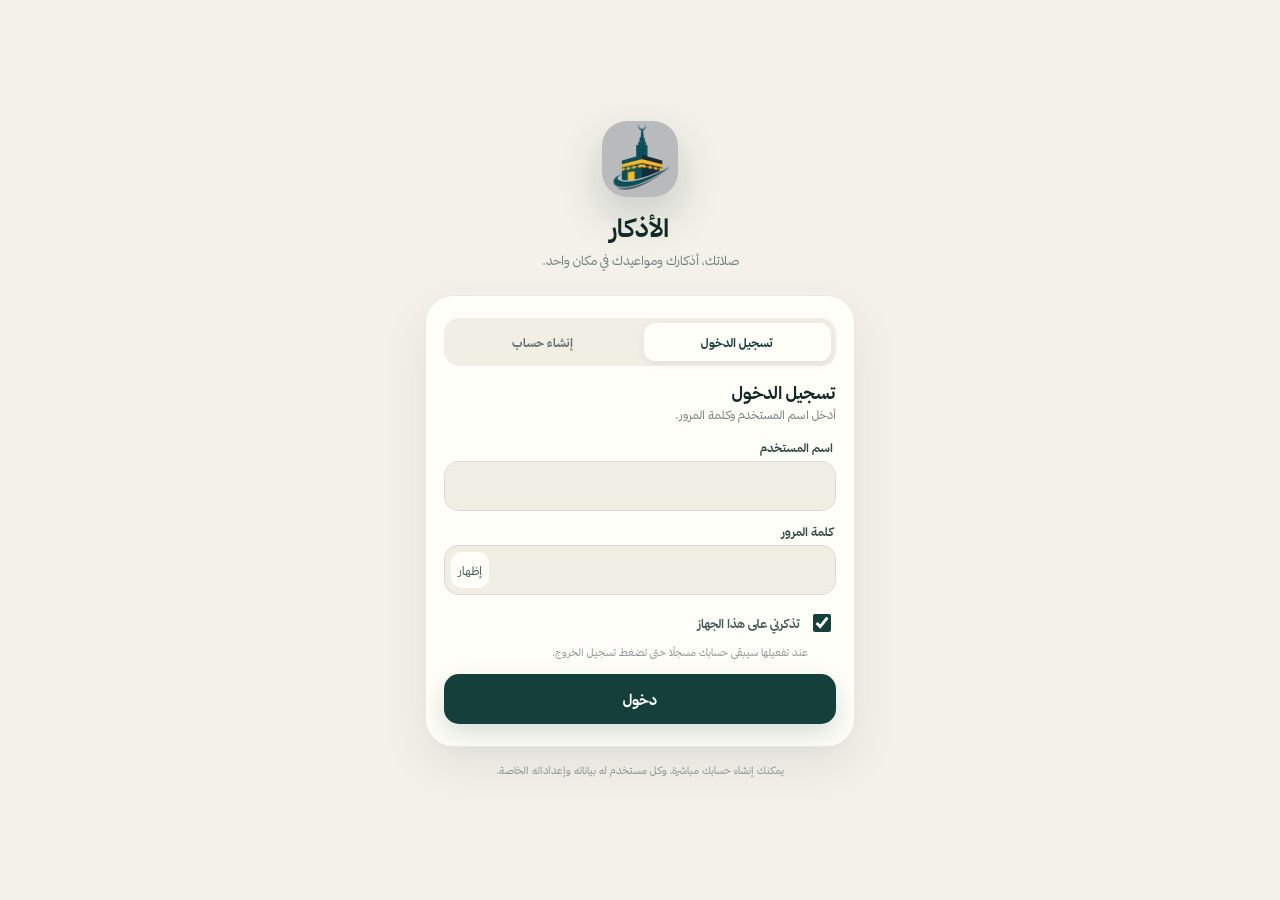
==== commit 58c6c3ac: "Update index.html" ====
--- a/index.html
+++ b/index.html
@@ -7,6 +7,7 @@
       content="width=device-width,initial-scale=1,viewport-fit=cover"
     />
     <title>الأذكار</title>
+    <link rel="apple-touch-icon" sizes="180x180" href="apple-touch-icon.png">
     <style>
       body {
         font-family:
@@ -349,320 +350,1138 @@
         font-size: 0.95rem;
       }
     </style>
-  <style>@media(max-width:600px){body{padding-bottom:86px!important}.v5-bottom{position:fixed;bottom:0;left:50%;transform:translateX(-50%);width:min(100%,520px);z-index:99999;display:grid;grid-template-columns:repeat(5,1fr);padding:8px 10px calc(8px + env(safe-area-inset-bottom,0px));background:rgba(255,255,255,.96);border-top:1px solid #ddd}.v5-bottom a{text-decoration:none;color:#444;text-align:center;font-size:11px;padding:5px}.v5-bottom a span{display:block;font-size:19px}.v5-bottom a.on{font-weight:800;background:#eaf4ea;border-radius:12px;color:#2e7d32}}@media(min-width:601px){.v5-bottom{display:none}}</style><style>@media(max-width:600px){html,body{background:#f5f3ec!important}.v5-bottom{background:rgba(255,254,249,.95)!important;border-top:1px solid rgba(16,37,31,.09)!important;box-shadow:0 -10px 35px rgba(16,37,31,.06)!important;backdrop-filter:blur(22px)!important}.v5-bottom a{color:#6d7c77!important;border-radius:14px!important}.v5-bottom a.on{background:transparent!important;color:#10251f!important;font-weight:900!important}}</style><link rel="stylesheet" href="app.css">
-<script src="auth.js"></script>
-<script>window.__authReady=AthkarAuth.require();</script><style>body{padding-bottom:92px!important;background:var(--bg)!important}.tabs,header{display:none!important}.container{max-width:520px!important;margin:auto!important;padding:8px 14px!important}.choices{display:grid!important;grid-template-columns:1fr 1fr!important;gap:10px!important}.choice{min-height:150px!important;border:1px solid var(--line)!important;border-radius:24px!important;background:var(--surface)!important;box-shadow:none!important;padding:16px!important;color:var(--ink)!important;display:flex!important;flex-direction:column!important;justify-content:flex-end!important;align-items:flex-start!important}.choice img{width:54px!important;height:54px!important;object-fit:contain!important;margin-bottom:auto!important}.choice-icon{font-size:2rem!important;margin-bottom:auto!important}.choice div:last-child{font-weight:900!important;font-size:.92rem!important}.fullscreen{background:var(--bg)!important}.thikr-box{max-width:500px!important;margin:auto!important;background:var(--surface)!important;border-radius:28px!important;border:1px solid var(--line)!important;box-shadow:none!important}.back-btn{border-radius:14px!important;background:var(--brand)!important;color:#fff!important}.controls .btn{border-radius:13px!important}.circle{background:var(--brand)!important;border-color:var(--gold)!important}.quran-container{border-radius:24px!important;background:var(--surface)!important}.progress-bar-container{max-width:520px;margin:auto!important}.progress-bar{background:var(--brand)!important}</style>
-<style id="v8-athkar">
-body>.progress-bar-container{display:none!important}
-@media(max-width:600px){
- body{background:var(--bg)!important;padding-bottom:94px!important;min-height:100dvh}
- .app .topbar{display:flex!important}
- .container{padding:10px 14px 24px!important;margin:0 auto!important}
- .choices{margin-top:4px!important;grid-template-columns:1fr 1fr!important;gap:11px!important}
- .choice{min-height:138px!important;border-radius:22px!important;padding:15px!important;position:relative;overflow:hidden}
- .choice:after{content:"";position:absolute;width:80px;height:80px;border-radius:50%;background:rgba(200,160,100,.07);left:-30px;top:-30px}
- .choice img{width:52px!important;height:52px!important;border-radius:14px!important;object-fit:contain!important}
- .choice-icon{width:52px!important;height:52px!important;border-radius:14px!important;background:#eee9df!important}
- .choice div:last-child{font-size:.92rem!important}
- .fullscreen{z-index:2000!important;background:var(--bg)!important;padding:calc(70px + env(safe-area-inset-top,0px)) 14px 110px!important}
- .back-btn{position:fixed!important;top:calc(14px + env(safe-area-inset-top,0px))!important;left:14px!important;z-index:2010!important;background:var(--surface)!important;color:var(--ink)!important;border:1px solid var(--line)!important;border-radius:14px!important;height:42px;padding:0 14px!important}
- .thikr-box{margin:0 auto!important;padding:18px!important;border-radius:24px!important;min-height:auto!important}
- .thikr-box>div:first-child{color:var(--ink)!important;gap:8px}.thikr-box h2{font-size:1.05rem!important}
- .progress-bar-container{height:8px!important;border:0!important;box-shadow:none!important;margin:12px 0 18px!important;background:#e3dfd4!important}
- #fs-progress-text{display:none!important}
- .thikr-text{font-size:1.03rem!important;line-height:2!important;max-height:none!important;overflow:visible!important;margin-bottom:18px!important;text-align:center!important}
- .controls{position:static!important;transform:none!important;display:grid!important;grid-template-columns:1fr 1fr 1fr!important;gap:8px!important;margin:16px 0!important}
- .controls .btn{padding:11px 7px!important;font-size:.76rem!important;background:var(--surface2)!important;color:var(--ink)!important}
- .controls .btn.primary{background:var(--brand)!important;color:#fff!important}.controls .btn.warn,.controls .btn.next{background:var(--surface2)!important;color:var(--ink)!important}
- .circle{width:112px!important;height:112px!important;color:var(--ink)!important;background:conic-gradient(var(--brand) 0%,#ddd 0%)!important}
- .quran-container.quran-open{display:block!important;position:fixed!important;z-index:2100!important;inset:0!important;margin:0!important;padding:calc(68px + env(safe-area-inset-top,0px)) 14px 110px!important;background:var(--bg)!important;overflow:auto!important;border-radius:0!important}
- .quran-tabs{position:sticky;top:0;z-index:2;display:grid!important;grid-template-columns:repeat(3,1fr);gap:6px!important;background:var(--bg)!important;padding:8px 0!important}
- .quran-tab{padding:10px 5px!important;border-radius:12px!important;background:var(--surface2)!important;font-size:.7rem!important}.quran-tab.active{background:var(--brand)!important;color:#fff!important}
- .quran-content{background:var(--surface)!important;border:1px solid var(--line)!important;padding:8px!important;border-radius:20px!important}
- .quran-content img{display:block!important;width:100%!important;height:auto!important;border-radius:12px!important;margin:0 0 8px!important}
- .quran-close{position:fixed;top:calc(14px + env(safe-area-inset-top,0px));left:14px;z-index:2110;width:42px;height:42px;border:1px solid var(--line);border-radius:14px;background:var(--surface);color:var(--ink);font-size:1.2rem}
- .prayer-dialog{background:var(--surface)!important;border-radius:24px!important}.prayer-dialog h2{color:var(--ink)!important}.prayer-option{background:var(--surface2)!important;color:var(--ink)!important;border-radius:14px!important}
-}
-</style>
-
-<style id="v9-athkar">
-@font-face{font-family:'Thmanyah Sans';src:url('thmanyahsans-Regular(1).woff2') format('woff2');font-weight:400;font-display:swap}@font-face{font-family:'Thmanyah Sans';src:url('thmanyahsans-Bold(1).woff2') format('woff2');font-weight:700 900;font-display:swap}
-body,.choice,.btn,.quran-tab,.thikr-text{font-family:'Thmanyah Sans',Tajawal,system-ui,sans-serif!important}
-@media(max-width:600px){
- body{min-height:100dvh!important;overflow-x:hidden!important}.app{min-height:0!important}.app .topbar{position:relative!important;top:auto!important;padding-top:calc(14px + env(safe-area-inset-top,0px))!important;background:transparent!important}
- .container{padding-top:0!important;margin-top:0!important;min-height:0!important}.choices{margin-top:0!important;align-content:start!important}.choice{min-height:132px!important}
- .fullscreen{padding:calc(58px + env(safe-area-inset-top,0px)) 14px 106px!important;overflow-y:auto!important}.thikr-box{margin:0 auto!important;display:flex!important;flex-direction:column!important;gap:0!important;overflow:visible!important}
- .controls{order:4!important;position:static!important;display:grid!important;grid-template-columns:1fr 1fr 1fr!important;margin:12px 0 14px!important}.circle{order:5!important;margin:0 auto 10px!important;flex:0 0 auto!important}.thikr-text{order:3!important;word-break:normal!important;overflow-wrap:normal!important;white-space:pre-wrap!important;letter-spacing:0!important;line-height:2.05!important;height:auto!important;max-height:none!important;overflow:visible!important}
- .progress-bar-container{order:2!important}.thikr-box>div:first-child{order:1!important}.back-btn{top:calc(10px + env(safe-area-inset-top,0px))!important}
- .quran-container.quran-open{padding:calc(58px + env(safe-area-inset-top,0px)) 14px 104px!important}.quran-tabs{position:static!important;top:auto!important;background:transparent!important;padding:4px 0 10px!important}.quran-close{top:calc(10px + env(safe-area-inset-top,0px))!important}
-}
-</style>
-
-<style id="athkar-v10">
-@media(max-width:600px){
- .app .topbar h1{color:#10251f!important}
- .choices{display:grid!important;grid-template-columns:1fr 1fr!important;gap:12px!important;align-items:stretch!important}
- .choice{min-height:146px!important;display:flex!important;flex-direction:column!important;align-items:center!important;justify-content:center!important;text-align:center!important;padding:16px 10px!important}
- .choice img,.choice .choice-icon{margin:0 auto 12px!important;display:block!important}
- .choice>div:last-child{width:100%!important;text-align:center!important;margin:0!important}
- .fullscreen{padding:calc(12px + env(safe-area-inset-top,0px)) 12px 98px!important;overflow:hidden!important}
- .thikr-toolbar{height:48px;display:grid;grid-template-columns:auto 1fr;align-items:center;gap:8px;margin-bottom:8px;position:relative;z-index:20}
- .thikr-toolbar .back-btn{position:static!important;inset:auto!important;height:40px!important;padding:0 13px!important;white-space:nowrap!important}
- .thikr-toolbar .controls{position:static!important;display:grid!important;grid-template-columns:repeat(3,1fr)!important;gap:5px!important;margin:0!important;order:initial!important}
- .thikr-toolbar .controls .btn{min-width:0!important;height:40px!important;padding:0 6px!important;font-size:.68rem!important;border-radius:11px!important}
- .thikr-box{height:calc(100dvh - 48px - 98px - env(safe-area-inset-top,0px))!important;max-height:690px!important;min-height:480px!important;margin:0 auto!important;display:grid!important;grid-template-rows:auto auto minmax(0,1fr) 92px!important;gap:9px!important;overflow:hidden!important;padding:14px!important;border-radius:24px!important}
- .thikr-text{height:100%!important;min-height:0!important;overflow-y:auto!important;overscroll-behavior:contain!important;padding:12px 8px!important;margin:0!important;line-height:2.05!important}
- .circle{position:static!important;align-self:center!important;justify-self:center!important;margin:0!important;width:78px!important;height:78px!important;min-width:78px!important;min-height:78px!important;order:initial!important}
- .progress-bar-container{margin:0!important}
-}
-</style>
-
-<style id="athkar-v11">
-@media(max-width:600px){
- .thikr-box{grid-template-rows:auto auto minmax(0,1fr) 88px!important}
- .circle-slot{grid-row:4!important;display:flex!important;align-items:center!important;justify-content:center!important;min-height:88px!important;position:relative!important;overflow:visible!important}
- #fs-circle{position:static!important;inset:auto!important;transform:none!important;margin:0!important;width:76px!important;height:76px!important;min-width:76px!important;min-height:76px!important;z-index:2!important}
- .thikr-text{grid-row:3!important;min-height:0!important;overflow-y:auto!important}
- .thikr-toolbar .back-btn{background:#fffef9!important;color:#153f3a!important;border:1px solid rgba(21,63,58,.16)!important;box-shadow:none!important;font-weight:900!important}
- .back-arrow{font-size:1rem;margin-left:3px}
-}
-</style>
-
-<style id="athkar-v12">
-@media(max-width:600px){
- .thikr-text{font-family:"Geeza Pro","Noto Naskh Arabic","Traditional Arabic",serif!important;font-size:1.12rem!important;line-height:2.15!important;white-space:normal!important;word-break:normal!important;overflow-wrap:break-word!important;letter-spacing:normal!important;font-kerning:normal!important;font-feature-settings:normal!important;text-rendering:optimizeLegibility!important;direction:rtl!important;unicode-bidi:plaintext!important}
- .circle-slot{min-height:130px!important;height:130px!important}
- #fs-circle{--circle-progress:0%;width:112px!important;height:112px!important;min-width:112px!important;min-height:112px!important;border:0!important;border-radius:50%!important;background:conic-gradient(var(--gold,#c7a35d) var(--circle-progress),#e2ddd2 var(--circle-progress))!important;display:grid!important;place-items:center!important;position:relative!important;padding:8px!important;box-shadow:0 8px 20px rgba(16,37,31,.08)!important}
- #fs-circle::before{content:"";position:absolute;inset:8px;border-radius:50%;background:var(--brand,#153f3a);box-shadow:inset 0 0 0 1px rgba(255,255,255,.08)}
- #fs-circle-number{position:relative;z-index:2;color:#fff;font-size:2rem;font-weight:950;font-family:'Thmanyah Sans',Tajawal,sans-serif}
- .progress-head{display:flex!important;align-items:center!important;justify-content:space-between!important;font-size:.72rem!important;color:var(--muted)!important;font-family:'Thmanyah Sans',Tajawal,sans-serif!important;margin:0 2px 5px!important}
- .progress-head strong{color:var(--brand)!important;font-size:.82rem!important;direction:ltr}
- .progress-bar-container{height:10px!important;border-radius:999px!important;overflow:hidden!important;background:#e4dfd4!important}
- #fs-progress-bar-inner{height:100%!important;min-width:0!important;border-radius:999px!important;background:linear-gradient(90deg,var(--brand),#2b675e)!important;transition:width .18s ease!important}
- #fs-progress-text{display:none!important}
- .thikr-box{grid-template-rows:auto auto minmax(0,1fr) 130px!important}
-}
-</style>
-<style id="athkar-v13">@media(max-width:600px){
-.fullscreen{touch-action:manipulation!important}.thikr-toolbar button,#fs-circle,.choice,.quran-tab,.quran-close{touch-action:manipulation!important;-webkit-tap-highlight-color:transparent!important;user-select:none!important}
-.thikr-box{grid-template-rows:auto auto minmax(0,1fr) 146px!important}.progress-block{display:block!important;margin:0!important;padding:0!important}.progress-head{margin:0 2px 6px!important}.progress-bar-container{position:static!important;width:100%!important;margin:0!important;height:9px!important}
-.thikr-text{font-family:'Thmanyah Sans',Tajawal,system-ui,sans-serif!important;font-size:1.08rem!important;line-height:2.45!important;letter-spacing:0!important;word-spacing:normal!important;word-break:normal!important;overflow-wrap:normal!important;unicode-bidi:normal!important;direction:rtl!important;padding:16px 10px!important;text-rendering:auto!important;font-feature-settings:"kern" 1!important}
-.circle-slot{height:146px!important;min-height:146px!important;display:grid!important;place-items:center!important}#fs-circle{width:126px!important;height:126px!important;min-width:126px!important;min-height:126px!important;padding:9px!important}#fs-circle::before{inset:9px!important}#fs-circle-number{font-size:2.15rem!important}
-.sleep-image-screen{overflow-y:auto!important;-webkit-overflow-scrolling:touch!important;padding-bottom:104px!important}.sleep-image-mode{height:auto!important;min-height:0!important;max-height:none!important;overflow:visible!important;background:transparent!important;border:0!important;box-shadow:none!important;padding:0!important;grid-template-rows:auto auto auto 150px!important}.sleep-image-mode .progress-block{padding:0 4px!important}.sleep-image-mode .thikr-text{height:auto!important;min-height:0!important;overflow:visible!important;padding:0!important;background:transparent!important}.sleep-mulk-images{display:grid;gap:0;background:transparent!important}.sleep-mulk-images img{display:block;width:100%!important;height:auto!important;margin:0!important;border:0!important;border-radius:0!important;box-shadow:none!important}.sleep-image-mode .circle-slot{margin-top:12px!important}
-}</style><style id="athkar-v14-zoom">html,body,#fullscreen,#quran-container{touch-action:pan-x pan-y pinch-zoom!important}.thikr-text,.quran-container img{touch-action:pan-x pan-y pinch-zoom!important}</style>
-<style id="v16-athkar">
-.choice,.thikr-toolbar button,#fs-circle,.quran-tab,.quran-close,.prayer-option{
- touch-action:manipulation!important;-webkit-tap-highlight-color:transparent!important
-}
-.celebration{opacity:0!important;transform:scale(.96)!important;transition:opacity .3s ease,transform .3s ease!important;background:rgba(10,34,31,.72)!important;backdrop-filter:blur(12px)!important;-webkit-backdrop-filter:blur(12px)!important}
-.celebration.show{opacity:1!important;transform:scale(1)!important}
-</style>
-<style id="v17-circle-nozoom">
-#fs-circle{
-  touch-action:none!important;
-  -ms-touch-action:none!important;
-  -webkit-user-select:none!important;
-  user-select:none!important;
-  -webkit-touch-callout:none!important;
-  -webkit-tap-highlight-color:transparent!important;
-  overscroll-behavior:none!important;
-}
-#fs-circle *{
-  pointer-events:none!important;
-  -webkit-user-select:none!important;
-  user-select:none!important;
-}
-</style>
-
-<style id="v18-completion100">
-.celebration{
-  z-index:999999!important;
-  align-items:center!important;
-  justify-content:center!important;
-  padding:22px!important;
-}
-.celebration.show{
-  opacity:1!important;
-  transform:scale(1)!important;
-}
-.celebration h2{
-  margin:0 0 8px!important;
-  color:#102f2b!important;
-  font-size:1.35rem!important;
-}
-.celebration p{
-  margin:5px 0!important;
-  line-height:1.75!important;
-}
-</style>
-
-
-<style id="v20-completion-design">
-.celebration{
-  padding:24px!important;
-}
-.celebration > div,
-.celebration .celebration-box{
-  width:min(88vw,360px)!important;
-  box-sizing:border-box!important;
-  padding:30px 22px 26px!important;
-  border-radius:30px!important;
-  text-align:center!important;
-  background:linear-gradient(180deg,#fffdf8 0%,#fbf7ef 100%)!important;
-  border:1px solid rgba(198,163,101,.28)!important;
-  box-shadow:0 28px 80px rgba(7,31,27,.24)!important;
-}
-.celebration h2{
-  margin:0 0 18px!important;
-  color:#6f8f88!important;
-  font-size:1.55rem!important;
-  line-height:1.4!important;
-  font-weight:900!important;
-  letter-spacing:-.2px!important;
-}
-.celebration p:nth-child(2){
-  margin:0!important;
-  padding:0!important;
-  background:transparent!important;
-  border:0!important;
-  display:grid!important;
-  gap:11px!important;
-}
-.completion-dua{
-  color:#173f39!important;
-  font-size:.96rem!important;
-  font-weight:850!important;
-  line-height:1.8!important;
-}
-.completion-done{
-  display:block!important;
-  color:#9b7133!important;
-  font-size:.91rem!important;
-  font-weight:900!important;
-  line-height:1.8!important;
-  padding:10px 12px!important;
-  margin:0 auto!important;
-  width:fit-content!important;
-  max-width:100%!important;
-  border-radius:14px!important;
-  background:#f2e6d1!important;
-  border:1px solid rgba(185,142,78,.18)!important;
-}
-.celebration p:nth-child(3){
-  margin:18px 0 0!important;
-  padding-top:16px!important;
-  border-top:1px solid rgba(18,59,53,.09)!important;
-}
-.completion-pray{
-  color:#496963!important;
-  font-size:.88rem!important;
-  font-weight:800!important;
-  line-height:1.8!important;
-}
-.beating-heart{
-  display:inline-block!important;
-  margin-right:4px!important;
-  transform-origin:center!important;
-  animation:heartBeat 1s ease-in-out infinite!important;
-  filter:drop-shadow(0 2px 4px rgba(155,113,51,.12))!important;
-}
-@keyframes heartBeat{
-  0%,100%{transform:scale(1)}
-  20%{transform:scale(1.18)}
-  40%{transform:scale(1)}
-  60%{transform:scale(1.12)}
-  80%{transform:scale(1)}
-}
-</style>
-
-<style id="v21-exact-completion">
-.celebration > div,.celebration .celebration-box{
- background:linear-gradient(180deg,#fffefb,#faf5ea)!important;
- border:1px solid rgba(196,157,91,.25)!important;
-}
-.celebration h2{color:#83a59d!important;font-weight:900!important}
-.celebration p:nth-child(2){display:grid!important;gap:11px!important}
-.completion-dua{display:block!important;color:#21463f!important;font-weight:850!important}
-.completion-done{display:block!important;color:#9a6e2f!important;background:#f3e8d5!important;border-radius:14px!important;padding:10px 13px!important}
-.completion-pray{display:block!important;color:#58756f!important;font-weight:800!important}
-.beating-heart{display:inline-block!important;animation:v21HeartBeat .9s ease-in-out infinite!important;transform-origin:center}
-@keyframes v21HeartBeat{0%,100%{transform:scale(1)}25%{transform:scale(1.24)}45%{transform:scale(1)}65%{transform:scale(1.15)}}
-</style>
-
-<style id="v22-completion-final">
-.celebration{
-  background:rgba(19,45,42,.72)!important;
-  backdrop-filter:blur(14px)!important;
-  -webkit-backdrop-filter:blur(14px)!important;
-}
-.celebration > div,
-.celebration .celebration-box{
-  background:transparent!important;
-  border:0!important;
-  box-shadow:none!important;
-  padding:24px 18px!important;
-}
-.celebration h2{
-  color:#ffffff!important;
-  font-size:1.65rem!important;
-  font-weight:900!important;
-  margin:0 0 18px!important;
-  text-shadow:0 2px 12px rgba(0,0,0,.10)!important;
-}
-.celebration p:nth-child(2){
-  background:transparent!important;
-  border:0!important;
-  padding:0!important;
-  margin:0!important;
-  display:grid!important;
-  gap:12px!important;
-}
-.completion-dua{
-  color:rgba(255,255,255,.96)!important;
-  font-size:1rem!important;
-  font-weight:850!important;
-  line-height:1.8!important;
-}
-.completion-done{
-  color:#ffffff!important;
-  background:rgba(255,255,255,.13)!important;
-  border:1px solid rgba(255,255,255,.28)!important;
-  border-radius:16px!important;
-  padding:11px 16px!important;
-  font-size:.95rem!important;
-  font-weight:900!important;
-  line-height:1.7!important;
-  box-shadow:inset 0 1px 0 rgba(255,255,255,.12)!important;
-}
-.celebration p:nth-child(3){
-  margin:18px 0 0!important;
-  padding-top:15px!important;
-  border-top:1px solid rgba(255,255,255,.18)!important;
-}
-.completion-pray{
-  color:rgba(255,255,255,.96)!important;
-  font-size:.93rem!important;
-  font-weight:800!important;
-  line-height:1.8!important;
-}
-.beating-heart{
-  display:inline-block!important;
-  color:#e53935!important;
-  margin-right:4px!important;
-  transform-origin:center!important;
-  animation:v22RedHeart .82s ease-in-out infinite!important;
-  filter:drop-shadow(0 2px 7px rgba(229,57,53,.34))!important;
-}
-@keyframes v22RedHeart{
-  0%,100%{transform:scale(1)}
-  18%{transform:scale(1.26)}
-  34%{transform:scale(1)}
-  52%{transform:scale(1.18)}
-  70%{transform:scale(1)}
-}
-</style>
-</head>
-  <body><div class="app"><header class="topbar" style="display:flex!important"><div><div class="eyebrow">وردك اليومي</div><h1>الأذكار</h1></div></header></div>
+    <style>
+      @media (max-width: 600px) {
+        body {
+          padding-bottom: 86px !important;
+        }
+        .v5-bottom {
+          position: fixed;
+          bottom: 0;
+          left: 50%;
+          transform: translateX(-50%);
+          width: min(100%, 520px);
+          z-index: 99999;
+          display: grid;
+          grid-template-columns: repeat(5, 1fr);
+          padding: 8px 10px calc(8px + env(safe-area-inset-bottom, 0px));
+          background: rgba(255, 255, 255, 0.96);
+          border-top: 1px solid #ddd;
+        }
+        .v5-bottom a {
+          text-decoration: none;
+          color: #444;
+          text-align: center;
+          font-size: 11px;
+          padding: 5px;
+        }
+        .v5-bottom a span {
+          display: block;
+          font-size: 19px;
+        }
+        .v5-bottom a.on {
+          font-weight: 800;
+          background: #eaf4ea;
+          border-radius: 12px;
+          color: #2e7d32;
+        }
+      }
+      @media (min-width: 601px) {
+        .v5-bottom {
+          display: none;
+        }
+      }
+    </style>
+    <style>
+      @media (max-width: 600px) {
+        html,
+        body {
+          background: #f5f3ec !important;
+        }
+        .v5-bottom {
+          background: rgba(255, 254, 249, 0.95) !important;
+          border-top: 1px solid rgba(16, 37, 31, 0.09) !important;
+          box-shadow: 0 -10px 35px rgba(16, 37, 31, 0.06) !important;
+          backdrop-filter: blur(22px) !important;
+        }
+        .v5-bottom a {
+          color: #6d7c77 !important;
+          border-radius: 14px !important;
+        }
+        .v5-bottom a.on {
+          background: transparent !important;
+          color: #10251f !important;
+          font-weight: 900 !important;
+        }
+      }
+    </style>
+    <link rel="stylesheet" href="app.css" />
+    <script src="auth.js"></script>
+    <script>
+      window.__authReady = AthkarAuth.require();
+    </script>
+    <style>
+      body {
+        padding-bottom: 92px !important;
+        background: var(--bg) !important;
+      }
+      .tabs,
+      header {
+        display: none !important;
+      }
+      .container {
+        max-width: 520px !important;
+        margin: auto !important;
+        padding: 8px 14px !important;
+      }
+      .choices {
+        display: grid !important;
+        grid-template-columns: 1fr 1fr !important;
+        gap: 10px !important;
+      }
+      .choice {
+        min-height: 150px !important;
+        border: 1px solid var(--line) !important;
+        border-radius: 24px !important;
+        background: var(--surface) !important;
+        box-shadow: none !important;
+        padding: 16px !important;
+        color: var(--ink) !important;
+        display: flex !important;
+        flex-direction: column !important;
+        justify-content: flex-end !important;
+        align-items: flex-start !important;
+      }
+      .choice img {
+        width: 54px !important;
+        height: 54px !important;
+        object-fit: contain !important;
+        margin-bottom: auto !important;
+      }
+      .choice-icon {
+        font-size: 2rem !important;
+        margin-bottom: auto !important;
+      }
+      .choice div:last-child {
+        font-weight: 900 !important;
+        font-size: 0.92rem !important;
+      }
+      .fullscreen {
+        background: var(--bg) !important;
+      }
+      .thikr-box {
+        max-width: 500px !important;
+        margin: auto !important;
+        background: var(--surface) !important;
+        border-radius: 28px !important;
+        border: 1px solid var(--line) !important;
+        box-shadow: none !important;
+      }
+      .back-btn {
+        border-radius: 14px !important;
+        background: var(--brand) !important;
+        color: #fff !important;
+      }
+      .controls .btn {
+        border-radius: 13px !important;
+      }
+      .circle {
+        background: var(--brand) !important;
+        border-color: var(--gold) !important;
+      }
+      .quran-container {
+        border-radius: 24px !important;
+        background: var(--surface) !important;
+      }
+      .progress-bar-container {
+        max-width: 520px;
+        margin: auto !important;
+      }
+      .progress-bar {
+        background: var(--brand) !important;
+      }
+    </style>
+    <style id="v8-athkar">
+      body > .progress-bar-container {
+        display: none !important;
+      }
+      @media (max-width: 600px) {
+        body {
+          background: var(--bg) !important;
+          padding-bottom: 94px !important;
+          min-height: 100dvh;
+        }
+        .app .topbar {
+          display: flex !important;
+        }
+        .container {
+          padding: 10px 14px 24px !important;
+          margin: 0 auto !important;
+        }
+        .choices {
+          margin-top: 4px !important;
+          grid-template-columns: 1fr 1fr !important;
+          gap: 11px !important;
+        }
+        .choice {
+          min-height: 138px !important;
+          border-radius: 22px !important;
+          padding: 15px !important;
+          position: relative;
+          overflow: hidden;
+        }
+        .choice:after {
+          content: "";
+          position: absolute;
+          width: 80px;
+          height: 80px;
+          border-radius: 50%;
+          background: rgba(200, 160, 100, 0.07);
+          left: -30px;
+          top: -30px;
+        }
+        .choice img {
+          width: 52px !important;
+          height: 52px !important;
+          border-radius: 14px !important;
+          object-fit: contain !important;
+        }
+        .choice-icon {
+          width: 52px !important;
+          height: 52px !important;
+          border-radius: 14px !important;
+          background: #eee9df !important;
+        }
+        .choice div:last-child {
+          font-size: 0.92rem !important;
+        }
+        .fullscreen {
+          z-index: 2000 !important;
+          background: var(--bg) !important;
+          padding: calc(70px + env(safe-area-inset-top, 0px)) 14px 110px !important;
+        }
+        .back-btn {
+          position: fixed !important;
+          top: calc(14px + env(safe-area-inset-top, 0px)) !important;
+          left: 14px !important;
+          z-index: 2010 !important;
+          background: var(--surface) !important;
+          color: var(--ink) !important;
+          border: 1px solid var(--line) !important;
+          border-radius: 14px !important;
+          height: 42px;
+          padding: 0 14px !important;
+        }
+        .thikr-box {
+          margin: 0 auto !important;
+          padding: 18px !important;
+          border-radius: 24px !important;
+          min-height: auto !important;
+        }
+        .thikr-box > div:first-child {
+          color: var(--ink) !important;
+          gap: 8px;
+        }
+        .thikr-box h2 {
+          font-size: 1.05rem !important;
+        }
+        .progress-bar-container {
+          height: 8px !important;
+          border: 0 !important;
+          box-shadow: none !important;
+          margin: 12px 0 18px !important;
+          background: #e3dfd4 !important;
+        }
+        #fs-progress-text {
+          display: none !important;
+        }
+        .thikr-text {
+          font-size: 1.03rem !important;
+          line-height: 2 !important;
+          max-height: none !important;
+          overflow: visible !important;
+          margin-bottom: 18px !important;
+          text-align: center !important;
+        }
+        .controls {
+          position: static !important;
+          transform: none !important;
+          display: grid !important;
+          grid-template-columns: 1fr 1fr 1fr !important;
+          gap: 8px !important;
+          margin: 16px 0 !important;
+        }
+        .controls .btn {
+          padding: 11px 7px !important;
+          font-size: 0.76rem !important;
+          background: var(--surface2) !important;
+          color: var(--ink) !important;
+        }
+        .controls .btn.primary {
+          background: var(--brand) !important;
+          color: #fff !important;
+        }
+        .controls .btn.warn,
+        .controls .btn.next {
+          background: var(--surface2) !important;
+          color: var(--ink) !important;
+        }
+        .circle {
+          width: 112px !important;
+          height: 112px !important;
+          color: var(--ink) !important;
+          background: conic-gradient(var(--brand) 0%, #ddd 0%) !important;
+        }
+        .quran-container.quran-open {
+          display: block !important;
+          position: fixed !important;
+          z-index: 2100 !important;
+          inset: 0 !important;
+          margin: 0 !important;
+          padding: calc(68px + env(safe-area-inset-top, 0px)) 14px 110px !important;
+          background: var(--bg) !important;
+          overflow: auto !important;
+          border-radius: 0 !important;
+        }
+        .quran-tabs {
+          position: sticky;
+          top: 0;
+          z-index: 2;
+          display: grid !important;
+          grid-template-columns: repeat(3, 1fr);
+          gap: 6px !important;
+          background: var(--bg) !important;
+          padding: 8px 0 !important;
+        }
+        .quran-tab {
+          padding: 10px 5px !important;
+          border-radius: 12px !important;
+          background: var(--surface2) !important;
+          font-size: 0.7rem !important;
+        }
+        .quran-tab.active {
+          background: var(--brand) !important;
+          color: #fff !important;
+        }
+        .quran-content {
+          background: var(--surface) !important;
+          border: 1px solid var(--line) !important;
+          padding: 8px !important;
+          border-radius: 20px !important;
+        }
+        .quran-content img {
+          display: block !important;
+          width: 100% !important;
+          height: auto !important;
+          border-radius: 12px !important;
+          margin: 0 0 8px !important;
+        }
+        .quran-close {
+          position: fixed;
+          top: calc(14px + env(safe-area-inset-top, 0px));
+          left: 14px;
+          z-index: 2110;
+          width: 42px;
+          height: 42px;
+          border: 1px solid var(--line);
+          border-radius: 14px;
+          background: var(--surface);
+          color: var(--ink);
+          font-size: 1.2rem;
+        }
+        .prayer-dialog {
+          background: var(--surface) !important;
+          border-radius: 24px !important;
+        }
+        .prayer-dialog h2 {
+          color: var(--ink) !important;
+        }
+        .prayer-option {
+          background: var(--surface2) !important;
+          color: var(--ink) !important;
+          border-radius: 14px !important;
+        }
+      }
+    </style>
+
+    <style id="v9-athkar">
+      @font-face {
+        font-family: "Thmanyah Sans";
+        src: url("thmanyahsans-Regular(1).woff2") format("woff2");
+        font-weight: 400;
+        font-display: swap;
+      }
+      @font-face {
+        font-family: "Thmanyah Sans";
+        src: url("thmanyahsans-Bold(1).woff2") format("woff2");
+        font-weight: 700 900;
+        font-display: swap;
+      }
+      body,
+      .choice,
+      .btn,
+      .quran-tab,
+      .thikr-text {
+        font-family: "Thmanyah Sans", Tajawal, system-ui, sans-serif !important;
+      }
+      @media (max-width: 600px) {
+        body {
+          min-height: 100dvh !important;
+          overflow-x: hidden !important;
+        }
+        .app {
+          min-height: 0 !important;
+        }
+        .app .topbar {
+          position: relative !important;
+          top: auto !important;
+          padding-top: calc(14px + env(safe-area-inset-top, 0px)) !important;
+          background: transparent !important;
+        }
+        .container {
+          padding-top: 0 !important;
+          margin-top: 0 !important;
+          min-height: 0 !important;
+        }
+        .choices {
+          margin-top: 0 !important;
+          align-content: start !important;
+        }
+        .choice {
+          min-height: 132px !important;
+        }
+        .fullscreen {
+          padding: calc(58px + env(safe-area-inset-top, 0px)) 14px 106px !important;
+          overflow-y: auto !important;
+        }
+        .thikr-box {
+          margin: 0 auto !important;
+          display: flex !important;
+          flex-direction: column !important;
+          gap: 0 !important;
+          overflow: visible !important;
+        }
+        .controls {
+          order: 4 !important;
+          position: static !important;
+          display: grid !important;
+          grid-template-columns: 1fr 1fr 1fr !important;
+          margin: 12px 0 14px !important;
+        }
+        .circle {
+          order: 5 !important;
+          margin: 0 auto 10px !important;
+          flex: 0 0 auto !important;
+        }
+        .thikr-text {
+          order: 3 !important;
+          word-break: normal !important;
+          overflow-wrap: normal !important;
+          white-space: pre-wrap !important;
+          letter-spacing: 0 !important;
+          line-height: 2.05 !important;
+          height: auto !important;
+          max-height: none !important;
+          overflow: visible !important;
+        }
+        .progress-bar-container {
+          order: 2 !important;
+        }
+        .thikr-box > div:first-child {
+          order: 1 !important;
+        }
+        .back-btn {
+          top: calc(10px + env(safe-area-inset-top, 0px)) !important;
+        }
+        .quran-container.quran-open {
+          padding: calc(58px + env(safe-area-inset-top, 0px)) 14px 104px !important;
+        }
+        .quran-tabs {
+          position: static !important;
+          top: auto !important;
+          background: transparent !important;
+          padding: 4px 0 10px !important;
+        }
+        .quran-close {
+          top: calc(10px + env(safe-area-inset-top, 0px)) !important;
+        }
+      }
+    </style>
+
+    <style id="athkar-v10">
+      @media (max-width: 600px) {
+        .app .topbar h1 {
+          color: #10251f !important;
+        }
+        .choices {
+          display: grid !important;
+          grid-template-columns: 1fr 1fr !important;
+          gap: 12px !important;
+          align-items: stretch !important;
+        }
+        .choice {
+          min-height: 146px !important;
+          display: flex !important;
+          flex-direction: column !important;
+          align-items: center !important;
+          justify-content: center !important;
+          text-align: center !important;
+          padding: 16px 10px !important;
+        }
+        .choice img,
+        .choice .choice-icon {
+          margin: 0 auto 12px !important;
+          display: block !important;
+        }
+        .choice > div:last-child {
+          width: 100% !important;
+          text-align: center !important;
+          margin: 0 !important;
+        }
+        .fullscreen {
+          padding: calc(12px + env(safe-area-inset-top, 0px)) 12px 98px !important;
+          overflow: hidden !important;
+        }
+        .thikr-toolbar {
+          height: 48px;
+          display: grid;
+          grid-template-columns: auto 1fr;
+          align-items: center;
+          gap: 8px;
+          margin-bottom: 8px;
+          position: relative;
+          z-index: 20;
+        }
+        .thikr-toolbar .back-btn {
+          position: static !important;
+          inset: auto !important;
+          height: 40px !important;
+          padding: 0 13px !important;
+          white-space: nowrap !important;
+        }
+        .thikr-toolbar .controls {
+          position: static !important;
+          display: grid !important;
+          grid-template-columns: repeat(3, 1fr) !important;
+          gap: 5px !important;
+          margin: 0 !important;
+          order: initial !important;
+        }
+        .thikr-toolbar .controls .btn {
+          min-width: 0 !important;
+          height: 40px !important;
+          padding: 0 6px !important;
+          font-size: 0.68rem !important;
+          border-radius: 11px !important;
+        }
+        .thikr-box {
+          height: calc(
+            100dvh - 48px - 98px - env(safe-area-inset-top, 0px)
+          ) !important;
+          max-height: 690px !important;
+          min-height: 480px !important;
+          margin: 0 auto !important;
+          display: grid !important;
+          grid-template-rows: auto auto minmax(0, 1fr) 92px !important;
+          gap: 9px !important;
+          overflow: hidden !important;
+          padding: 14px !important;
+          border-radius: 24px !important;
+        }
+        .thikr-text {
+          height: 100% !important;
+          min-height: 0 !important;
+          overflow-y: auto !important;
+          overscroll-behavior: contain !important;
+          padding: 12px 8px !important;
+          margin: 0 !important;
+          line-height: 2.05 !important;
+        }
+        .circle {
+          position: static !important;
+          align-self: center !important;
+          justify-self: center !important;
+          margin: 0 !important;
+          width: 78px !important;
+          height: 78px !important;
+          min-width: 78px !important;
+          min-height: 78px !important;
+          order: initial !important;
+        }
+        .progress-bar-container {
+          margin: 0 !important;
+        }
+      }
+    </style>
+
+    <style id="athkar-v11">
+      @media (max-width: 600px) {
+        .thikr-box {
+          grid-template-rows: auto auto minmax(0, 1fr) 88px !important;
+        }
+        .circle-slot {
+          grid-row: 4 !important;
+          display: flex !important;
+          align-items: center !important;
+          justify-content: center !important;
+          min-height: 88px !important;
+          position: relative !important;
+          overflow: visible !important;
+        }
+        #fs-circle {
+          position: static !important;
+          inset: auto !important;
+          transform: none !important;
+          margin: 0 !important;
+          width: 76px !important;
+          height: 76px !important;
+          min-width: 76px !important;
+          min-height: 76px !important;
+          z-index: 2 !important;
+        }
+        .thikr-text {
+          grid-row: 3 !important;
+          min-height: 0 !important;
+          overflow-y: auto !important;
+        }
+        .thikr-toolbar .back-btn {
+          background: #fffef9 !important;
+          color: #153f3a !important;
+          border: 1px solid rgba(21, 63, 58, 0.16) !important;
+          box-shadow: none !important;
+          font-weight: 900 !important;
+        }
+        .back-arrow {
+          font-size: 1rem;
+          margin-left: 3px;
+        }
+      }
+    </style>
+
+    <style id="athkar-v12">
+      @media (max-width: 600px) {
+        .thikr-text {
+          font-family:
+            "Geeza Pro", "Noto Naskh Arabic", "Traditional Arabic", serif !important;
+          font-size: 1.12rem !important;
+          line-height: 2.15 !important;
+          white-space: normal !important;
+          word-break: normal !important;
+          overflow-wrap: break-word !important;
+          letter-spacing: normal !important;
+          font-kerning: normal !important;
+          font-feature-settings: normal !important;
+          text-rendering: optimizeLegibility !important;
+          direction: rtl !important;
+          unicode-bidi: plaintext !important;
+        }
+        .circle-slot {
+          min-height: 130px !important;
+          height: 130px !important;
+        }
+        #fs-circle {
+          --circle-progress: 0%;
+          width: 112px !important;
+          height: 112px !important;
+          min-width: 112px !important;
+          min-height: 112px !important;
+          border: 0 !important;
+          border-radius: 50% !important;
+          background: conic-gradient(
+            var(--gold, #c7a35d) var(--circle-progress),
+            #e2ddd2 var(--circle-progress)
+          ) !important;
+          display: grid !important;
+          place-items: center !important;
+          position: relative !important;
+          padding: 8px !important;
+          box-shadow: 0 8px 20px rgba(16, 37, 31, 0.08) !important;
+        }
+        #fs-circle::before {
+          content: "";
+          position: absolute;
+          inset: 8px;
+          border-radius: 50%;
+          background: var(--brand, #153f3a);
+          box-shadow: inset 0 0 0 1px rgba(255, 255, 255, 0.08);
+        }
+        #fs-circle-number {
+          position: relative;
+          z-index: 2;
+          color: #fff;
+          font-size: 2rem;
+          font-weight: 950;
+          font-family: "Thmanyah Sans", Tajawal, sans-serif;
+        }
+        .progress-head {
+          display: flex !important;
+          align-items: center !important;
+          justify-content: space-between !important;
+          font-size: 0.72rem !important;
+          color: var(--muted) !important;
+          font-family: "Thmanyah Sans", Tajawal, sans-serif !important;
+          margin: 0 2px 5px !important;
+        }
+        .progress-head strong {
+          color: var(--brand) !important;
+          font-size: 0.82rem !important;
+          direction: ltr;
+        }
+        .progress-bar-container {
+          height: 10px !important;
+          border-radius: 999px !important;
+          overflow: hidden !important;
+          background: #e4dfd4 !important;
+        }
+        #fs-progress-bar-inner {
+          height: 100% !important;
+          min-width: 0 !important;
+          border-radius: 999px !important;
+          background: linear-gradient(90deg, var(--brand), #2b675e) !important;
+          transition: width 0.18s ease !important;
+        }
+        #fs-progress-text {
+          display: none !important;
+        }
+        .thikr-box {
+          grid-template-rows: auto auto minmax(0, 1fr) 130px !important;
+        }
+      }
+    </style>
+    <style id="athkar-v13">
+      @media (max-width: 600px) {
+        .fullscreen {
+          touch-action: manipulation !important;
+        }
+        .thikr-toolbar button,
+        #fs-circle,
+        .choice,
+        .quran-tab,
+        .quran-close {
+          touch-action: manipulation !important;
+          -webkit-tap-highlight-color: transparent !important;
+          user-select: none !important;
+        }
+        .thikr-box {
+          grid-template-rows: auto auto minmax(0, 1fr) 146px !important;
+        }
+        .progress-block {
+          display: block !important;
+          margin: 0 !important;
+          padding: 0 !important;
+        }
+        .progress-head {
+          margin: 0 2px 6px !important;
+        }
+        .progress-bar-container {
+          position: static !important;
+          width: 100% !important;
+          margin: 0 !important;
+          height: 9px !important;
+        }
+        .thikr-text {
+          font-family:
+            "Thmanyah Sans", Tajawal, system-ui, sans-serif !important;
+          font-size: 1.08rem !important;
+          line-height: 2.45 !important;
+          letter-spacing: 0 !important;
+          word-spacing: normal !important;
+          word-break: normal !important;
+          overflow-wrap: normal !important;
+          unicode-bidi: normal !important;
+          direction: rtl !important;
+          padding: 16px 10px !important;
+          text-rendering: auto !important;
+          font-feature-settings: "kern" 1 !important;
+        }
+        .circle-slot {
+          height: 146px !important;
+          min-height: 146px !important;
+          display: grid !important;
+          place-items: center !important;
+        }
+        #fs-circle {
+          width: 126px !important;
+          height: 126px !important;
+          min-width: 126px !important;
+          min-height: 126px !important;
+          padding: 9px !important;
+        }
+        #fs-circle::before {
+          inset: 9px !important;
+        }
+        #fs-circle-number {
+          font-size: 2.15rem !important;
+        }
+        .sleep-image-screen {
+          overflow-y: auto !important;
+          -webkit-overflow-scrolling: touch !important;
+          padding-bottom: 104px !important;
+        }
+        .sleep-image-mode {
+          height: auto !important;
+          min-height: 0 !important;
+          max-height: none !important;
+          overflow: visible !important;
+          background: transparent !important;
+          border: 0 !important;
+          box-shadow: none !important;
+          padding: 0 !important;
+          grid-template-rows: auto auto auto 150px !important;
+        }
+        .sleep-image-mode .progress-block {
+          padding: 0 4px !important;
+        }
+        .sleep-image-mode .thikr-text {
+          height: auto !important;
+          min-height: 0 !important;
+          overflow: visible !important;
+          padding: 0 !important;
+          background: transparent !important;
+        }
+        .sleep-mulk-images {
+          display: grid;
+          gap: 0;
+          background: transparent !important;
+        }
+        .sleep-mulk-images img {
+          display: block;
+          width: 100% !important;
+          height: auto !important;
+          margin: 0 !important;
+          border: 0 !important;
+          border-radius: 0 !important;
+          box-shadow: none !important;
+        }
+        .sleep-image-mode .circle-slot {
+          margin-top: 12px !important;
+        }
+      }
+    </style>
+    <style id="athkar-v14-zoom">
+      html,
+      body,
+      #fullscreen,
+      #quran-container {
+        touch-action: pan-x pan-y pinch-zoom !important;
+      }
+      .thikr-text,
+      .quran-container img {
+        touch-action: pan-x pan-y pinch-zoom !important;
+      }
+    </style>
+    <style id="v16-athkar">
+      .choice,
+      .thikr-toolbar button,
+      #fs-circle,
+      .quran-tab,
+      .quran-close,
+      .prayer-option {
+        touch-action: manipulation !important;
+        -webkit-tap-highlight-color: transparent !important;
+      }
+      .celebration {
+        opacity: 0 !important;
+        transform: scale(0.96) !important;
+        transition:
+          opacity 0.3s ease,
+          transform 0.3s ease !important;
+        background: rgba(10, 34, 31, 0.72) !important;
+        backdrop-filter: blur(12px) !important;
+        -webkit-backdrop-filter: blur(12px) !important;
+      }
+      .celebration.show {
+        opacity: 1 !important;
+        transform: scale(1) !important;
+      }
+    </style>
+    <style id="v17-circle-nozoom">
+      #fs-circle {
+        touch-action: none !important;
+        -ms-touch-action: none !important;
+        -webkit-user-select: none !important;
+        user-select: none !important;
+        -webkit-touch-callout: none !important;
+        -webkit-tap-highlight-color: transparent !important;
+        overscroll-behavior: none !important;
+      }
+      #fs-circle * {
+        pointer-events: none !important;
+        -webkit-user-select: none !important;
+        user-select: none !important;
+      }
+    </style>
+
+    <style id="v18-completion100">
+      .celebration {
+        z-index: 999999 !important;
+        align-items: center !important;
+        justify-content: center !important;
+        padding: 22px !important;
+      }
+      .celebration.show {
+        opacity: 1 !important;
+        transform: scale(1) !important;
+      }
+      .celebration h2 {
+        margin: 0 0 8px !important;
+        color: #102f2b !important;
+        font-size: 1.35rem !important;
+      }
+      .celebration p {
+        margin: 5px 0 !important;
+        line-height: 1.75 !important;
+      }
+    </style>
+
+    <style id="v20-completion-design">
+      .celebration {
+        padding: 24px !important;
+      }
+      .celebration > div,
+      .celebration .celebration-box {
+        width: min(88vw, 360px) !important;
+        box-sizing: border-box !important;
+        padding: 30px 22px 26px !important;
+        border-radius: 30px !important;
+        text-align: center !important;
+        background: linear-gradient(
+          180deg,
+          #fffdf8 0%,
+          #fbf7ef 100%
+        ) !important;
+        border: 1px solid rgba(198, 163, 101, 0.28) !important;
+        box-shadow: 0 28px 80px rgba(7, 31, 27, 0.24) !important;
+      }
+      .celebration h2 {
+        margin: 0 0 18px !important;
+        color: #6f8f88 !important;
+        font-size: 1.55rem !important;
+        line-height: 1.4 !important;
+        font-weight: 900 !important;
+        letter-spacing: -0.2px !important;
+      }
+      .celebration p:nth-child(2) {
+        margin: 0 !important;
+        padding: 0 !important;
+        background: transparent !important;
+        border: 0 !important;
+        display: grid !important;
+        gap: 11px !important;
+      }
+      .completion-dua {
+        color: #173f39 !important;
+        font-size: 0.96rem !important;
+        font-weight: 850 !important;
+        line-height: 1.8 !important;
+      }
+      .completion-done {
+        display: block !important;
+        color: #9b7133 !important;
+        font-size: 0.91rem !important;
+        font-weight: 900 !important;
+        line-height: 1.8 !important;
+        padding: 10px 12px !important;
+        margin: 0 auto !important;
+        width: fit-content !important;
+        max-width: 100% !important;
+        border-radius: 14px !important;
+        background: #f2e6d1 !important;
+        border: 1px solid rgba(185, 142, 78, 0.18) !important;
+      }
+      .celebration p:nth-child(3) {
+        margin: 18px 0 0 !important;
+        padding-top: 16px !important;
+        border-top: 1px solid rgba(18, 59, 53, 0.09) !important;
+      }
+      .completion-pray {
+        color: #496963 !important;
+        font-size: 0.88rem !important;
+        font-weight: 800 !important;
+        line-height: 1.8 !important;
+      }
+      .beating-heart {
+        display: inline-block !important;
+        margin-right: 4px !important;
+        transform-origin: center !important;
+        animation: heartBeat 1s ease-in-out infinite !important;
+        filter: drop-shadow(0 2px 4px rgba(155, 113, 51, 0.12)) !important;
+      }
+      @keyframes heartBeat {
+        0%,
+        100% {
+          transform: scale(1);
+        }
+        20% {
+          transform: scale(1.18);
+        }
+        40% {
+          transform: scale(1);
+        }
+        60% {
+          transform: scale(1.12);
+        }
+        80% {
+          transform: scale(1);
+        }
+      }
+    </style>
+
+    <style id="v21-exact-completion">
+      .celebration > div,
+      .celebration .celebration-box {
+        background: linear-gradient(180deg, #fffefb, #faf5ea) !important;
+        border: 1px solid rgba(196, 157, 91, 0.25) !important;
+      }
+      .celebration h2 {
+        color: #83a59d !important;
+        font-weight: 900 !important;
+      }
+      .celebration p:nth-child(2) {
+        display: grid !important;
+        gap: 11px !important;
+      }
+      .completion-dua {
+        display: block !important;
+        color: #21463f !important;
+        font-weight: 850 !important;
+      }
+      .completion-done {
+        display: block !important;
+        color: #9a6e2f !important;
+        background: #f3e8d5 !important;
+        border-radius: 14px !important;
+        padding: 10px 13px !important;
+      }
+      .completion-pray {
+        display: block !important;
+        color: #58756f !important;
+        font-weight: 800 !important;
+      }
+      .beating-heart {
+        display: inline-block !important;
+        animation: v21HeartBeat 0.9s ease-in-out infinite !important;
+        transform-origin: center;
+      }
+      @keyframes v21HeartBeat {
+        0%,
+        100% {
+          transform: scale(1);
+        }
+        25% {
+          transform: scale(1.24);
+        }
+        45% {
+          transform: scale(1);
+        }
+        65% {
+          transform: scale(1.15);
+        }
+      }
+    </style>
+
+    <style id="v22-completion-final">
+      .celebration {
+        background: rgba(19, 45, 42, 0.72) !important;
+        backdrop-filter: blur(14px) !important;
+        -webkit-backdrop-filter: blur(14px) !important;
+      }
+      .celebration > div,
+      .celebration .celebration-box {
+        background: transparent !important;
+        border: 0 !important;
+        box-shadow: none !important;
+        padding: 24px 18px !important;
+      }
+      .celebration h2 {
+        color: #ffffff !important;
+        font-size: 1.65rem !important;
+        font-weight: 900 !important;
+        margin: 0 0 18px !important;
+        text-shadow: 0 2px 12px rgba(0, 0, 0, 0.1) !important;
+      }
+      .celebration p:nth-child(2) {
+        background: transparent !important;
+        border: 0 !important;
+        padding: 0 !important;
+        margin: 0 !important;
+        display: grid !important;
+        gap: 12px !important;
+      }
+      .completion-dua {
+        color: rgba(255, 255, 255, 0.96) !important;
+        font-size: 1rem !important;
+        font-weight: 850 !important;
+        line-height: 1.8 !important;
+      }
+      .completion-done {
+        color: #ffffff !important;
+        background: rgba(255, 255, 255, 0.13) !important;
+        border: 1px solid rgba(255, 255, 255, 0.28) !important;
+        border-radius: 16px !important;
+        padding: 11px 16px !important;
+        font-size: 0.95rem !important;
+        font-weight: 900 !important;
+        line-height: 1.7 !important;
+        box-shadow: inset 0 1px 0 rgba(255, 255, 255, 0.12) !important;
+      }
+      .celebration p:nth-child(3) {
+        margin: 18px 0 0 !important;
+        padding-top: 15px !important;
+        border-top: 1px solid rgba(255, 255, 255, 0.18) !important;
+      }
+      .completion-pray {
+        color: rgba(255, 255, 255, 0.96) !important;
+        font-size: 0.93rem !important;
+        font-weight: 800 !important;
+        line-height: 1.8 !important;
+      }
+      .beating-heart {
+        display: inline-block !important;
+        color: #e53935 !important;
+        margin-right: 4px !important;
+        transform-origin: center !important;
+        animation: v22RedHeart 0.82s ease-in-out infinite !important;
+        filter: drop-shadow(0 2px 7px rgba(229, 57, 53, 0.34)) !important;
+      }
+      @keyframes v22RedHeart {
+        0%,
+        100% {
+          transform: scale(1);
+        }
+        18% {
+          transform: scale(1.26);
+        }
+        34% {
+          transform: scale(1);
+        }
+        52% {
+          transform: scale(1.18);
+        }
+        70% {
+          transform: scale(1);
+        }
+      }
+      .thikr-text {
+        font-family: "IBM Plex Sans Arabic", sans-serif !important;
+        letter-spacing: 0 !important;
+        word-spacing: normal !important;
+        word-break: normal !important;
+        overflow-wrap: normal !important;
+        white-space: normal !important;
+        font-variant-ligatures: common-ligatures contextual !important;
+      }
+    </style>
+  </head>
+  <body>
+    <div class="app">
+      <header class="topbar" style="display: flex !important">
+        <div>
+          <div class="eyebrow">وردك اليومي</div>
+          <h1>الأذكار</h1>
+        </div>
+      </header>
+    </div>
     <header><h1>الأذكار</h1></header>
     <!-- شريط التويبات -->
     <div class="tabs">
@@ -698,7 +1517,8 @@
           <div>أذكار بعد الصلاة</div>
         </div>
       </div>
-      <div class="quran-container" id="quran-container"><button type="button" class="quran-close" id="quran-close">×</button>
+      <div class="quran-container" id="quran-container">
+        <button type="button" class="quran-close" id="quran-close">×</button>
         <div class="quran-tabs">
           <div class="quran-tab active" data-tab="mulk">سورة الملك</div>
           <div class="quran-tab" data-tab="baqara">آخر آيتين من البقرة</div>
@@ -818,7 +1638,9 @@
     <!-- شاشة كاملة -->
     <div class="fullscreen" id="fullscreen">
       <div class="thikr-toolbar">
-        <button class="back-btn" id="fs-back"><span class="back-arrow">→</span> عودة</button>
+        <button class="back-btn" id="fs-back">
+          <span class="back-arrow">→</span> عودة
+        </button>
         <div class="controls">
           <button class="btn warn" id="fs-prev">السابق</button>
           <button class="btn next" id="fs-next">التالي</button>
@@ -845,8 +1667,12 @@
 
         <!-- شريط التقدم داخل الأذكار -->
         <div class="progress-block">
-          <div class="progress-head"><span>تقدم الورد</span><strong id="fs-progress-percent">0%</strong></div>
-          <div class="progress-bar-container"><div class="progress-bar" id="fs-progress-bar-inner"></div></div>
+          <div class="progress-head">
+            <span>تقدم الورد</span><strong id="fs-progress-percent">0%</strong>
+          </div>
+          <div class="progress-bar-container">
+            <div class="progress-bar" id="fs-progress-bar-inner"></div>
+          </div>
         </div>
 
         <div class="thikr-text" id="fs-text">...</div>
@@ -855,7 +1681,11 @@
           <img src="sura-al-mulk-2.jpeg" style="width: 100%" />
           <img src="sura-al-mulk-3.jpeg" style="width: 100%" />
         </div>
-        <div class="circle-slot"><div class="circle" id="fs-circle"><span id="fs-circle-number">0</span></div></div>
+        <div class="circle-slot">
+          <div class="circle" id="fs-circle">
+            <span id="fs-circle-number">0</span>
+          </div>
+        </div>
       </div>
     </div>
 
@@ -876,6 +1706,7 @@
           tabFrame.src = tab.getAttribute("data-src");
         });
       });
+
       const morningAthkar = [
         {
           text: `بِسۡمِ ٱللَّهِ ٱلرَّحۡمَٰنِ ٱلرَّحِيمِ
@@ -1507,16 +2338,23 @@
         const thikrBox = document.getElementById("thikr-box");
 
         if (currentType === "sleep" && currentIndex === 23) {
-          thikrBox.classList.add("sleep-image-mode"); fs.classList.add("sleep-image-screen");
+          thikrBox.classList.add("sleep-image-mode");
+          fs.classList.add("sleep-image-screen");
           fsText.innerHTML = `<div class="sleep-mulk-images">
             <img src="sura-al-mulk-1.jpeg" alt="سورة الملك - الصفحة الأولى">
             <img src="sura-al-mulk-2.jpeg" alt="سورة الملك - الصفحة الثانية">
             <img src="sura-al-mulk-3.jpeg" alt="سورة الملك - الصفحة الثالثة">
           </div>`;
-          fsText.style.height=""; fsText.style.overflow=""; fsCircle.style.display="grid";
+          fsText.style.height = "";
+          fsText.style.overflow = "";
+          fsCircle.style.display = "grid";
         } else {
-          thikrBox.classList.remove("sleep-image-mode"); fs.classList.remove("sleep-image-screen");
-          fsText.style.height=""; fsText.style.overflow=""; fsText.textContent=item.text; fsCircle.style.display="grid";
+          thikrBox.classList.remove("sleep-image-mode");
+          fs.classList.remove("sleep-image-screen");
+          fsText.style.height = "";
+          fsText.style.overflow = "";
+          fsText.textContent = item.text;
+          fsCircle.style.display = "grid";
         }
 
         fsCircleNumber.textContent = currentCount;
@@ -1556,17 +2394,21 @@
         text.textContent = Math.floor(progress) + "%";
       }
 
-      function bindTap(el, fn, rapid=false){
-        if(!el)return;
-        el.style.touchAction="manipulation";
-        el.style.webkitTapHighlightColor="transparent";
-        if(rapid && window.PointerEvent){
-          el.addEventListener("pointerdown",(e)=>{
-            if(e.pointerType==="mouse" && e.button!==0)return;
-            fn(e);
-          },{passive:true});
-        }else{
-          el.addEventListener("click",fn);
+      function bindTap(el, fn, rapid = false) {
+        if (!el) return;
+        el.style.touchAction = "manipulation";
+        el.style.webkitTapHighlightColor = "transparent";
+        if (rapid && window.PointerEvent) {
+          el.addEventListener(
+            "pointerdown",
+            (e) => {
+              if (e.pointerType === "mouse" && e.button !== 0) return;
+              fn(e);
+            },
+            { passive: true },
+          );
+        } else {
+          el.addEventListener("click", fn);
         }
       }
       function increment() {
@@ -1598,7 +2440,7 @@
 
         let rawType = String(athkarType || "").trim();
         // منع تكرار كلمة "أذكار" مهما كانت الصيغة القادمة من الكود.
-        rawType = rawType.replace(/^(?:أذكار\s*)+/,"").trim();
+        rawType = rawType.replace(/^(?:أذكار\s*)+/, "").trim();
         const displayType = rawType ? `أذكار ${rawType}` : "الأذكار";
 
         celebration.querySelector("h2").textContent = "تقبّل الله منك";
@@ -1614,7 +2456,9 @@
         clearTimeout(showCompletionMessage.timer);
         showCompletionMessage.timer = setTimeout(() => {
           celebration.classList.remove("show");
-          setTimeout(() => { celebration.style.display = "none"; }, 320);
+          setTimeout(() => {
+            celebration.style.display = "none";
+          }, 320);
         }, 5000);
       }
 
@@ -1655,40 +2499,61 @@
         render();
       }
 
-      bindTap(fsBack,closeFullscreen);
-      
-      
+      bindTap(fsBack, closeFullscreen);
+
       // دائرة الذكر فقط: تمنع Double‑Tap Zoom وتقبل النقر السريع.
-      let circleTouching=false;
-      fsCircle.addEventListener("touchstart",(e)=>{
-        if(e.touches.length!==1)return;
-        e.preventDefault();
-        circleTouching=true;
-        increment();
-      },{passive:false});
-      fsCircle.addEventListener("touchmove",(e)=>{
-        if(circleTouching)e.preventDefault();
-      },{passive:false});
-      fsCircle.addEventListener("touchend",(e)=>{
-        if(circleTouching)e.preventDefault();
-        circleTouching=false;
-      },{passive:false});
-      fsCircle.addEventListener("touchcancel",(e)=>{
-        if(circleTouching)e.preventDefault();
-        circleTouching=false;
-      },{passive:false});
+      let circleTouching = false;
+      fsCircle.addEventListener(
+        "touchstart",
+        (e) => {
+          if (e.touches.length !== 1) return;
+          e.preventDefault();
+          circleTouching = true;
+          increment();
+        },
+        { passive: false },
+      );
+      fsCircle.addEventListener(
+        "touchmove",
+        (e) => {
+          if (circleTouching) e.preventDefault();
+        },
+        { passive: false },
+      );
+      fsCircle.addEventListener(
+        "touchend",
+        (e) => {
+          if (circleTouching) e.preventDefault();
+          circleTouching = false;
+        },
+        { passive: false },
+      );
+      fsCircle.addEventListener(
+        "touchcancel",
+        (e) => {
+          if (circleTouching) e.preventDefault();
+          circleTouching = false;
+        },
+        { passive: false },
+      );
       // للماوس/الكمبيوتر فقط
-      fsCircle.addEventListener("mousedown",(e)=>{
-        if(e.button===0 && !("ontouchstart" in window)) increment();
+      fsCircle.addEventListener("mousedown", (e) => {
+        if (e.button === 0 && !("ontouchstart" in window)) increment();
       });
 
-bindTap(fsNext,next,true);
-      bindTap(fsPrev,prev,true);
-      bindTap(fsReset,reset,true);
-      bindTap(document.getElementById("btn-morning"),()=>openFullscreen("morning"));
-      bindTap(document.getElementById("btn-evening"),()=>openFullscreen("evening"));
-      bindTap(document.getElementById("btn-sleep"),()=>openFullscreen("sleep"));
-      bindTap(document.getElementById("btn-after-prayer"),showPrayerPicker);
+      bindTap(fsNext, next, true);
+      bindTap(fsPrev, prev, true);
+      bindTap(fsReset, reset, true);
+      bindTap(document.getElementById("btn-morning"), () =>
+        openFullscreen("morning"),
+      );
+      bindTap(document.getElementById("btn-evening"), () =>
+        openFullscreen("evening"),
+      );
+      bindTap(document.getElementById("btn-sleep"), () =>
+        openFullscreen("sleep"),
+      );
+      bindTap(document.getElementById("btn-after-prayer"), showPrayerPicker);
       document.querySelectorAll(".prayer-option").forEach((button) => {
         button.onclick = () => {
           configureAfterPrayer(button.dataset.prayer);
@@ -1700,31 +2565,189 @@
       document.getElementById("prayer-modal").onclick = (event) => {
         if (event.target.id === "prayer-modal") hidePrayerPicker();
       };
-      const quranContainer=document.getElementById("quran-container");
-      const QURAN_STATE_KEY="athkarQuranReadingStateV2";
-      function getQuranState(){try{return JSON.parse(AthkarAuth.storageGet(QURAN_STATE_KEY)||"{}")||{}}catch{return {}}}
-      function activeQuranTab(){return document.querySelector(".quran-tab.active")?.dataset.tab||"mulk"}
-      function quranImages(tab=activeQuranTab()){return [...document.querySelectorAll(`#${tab} img`)]}
-      function imageContentY(img){const cr=quranContainer.getBoundingClientRect(),ir=img.getBoundingClientRect();return quranContainer.scrollTop+(ir.top-cr.top)}
-      function captureQuranPosition(){if(!quranContainer.classList.contains("quran-open"))return{};const tab=activeQuranTab(),imgs=quranImages(tab),scroll=quranContainer.scrollTop;let idx=0,offset=scroll;imgs.forEach((img,i)=>{const y=imageContentY(img);if(y<=scroll+80){idx=i;offset=scroll-y}});return{open:true,tab,anchorIndex:idx,anchorOffset:offset,scrollTop:scroll,updatedAt:Date.now()}}
-      function saveQuranState(extra={}){AthkarAuth.storageSet(QURAN_STATE_KEY,JSON.stringify({...getQuranState(),...captureQuranPosition(),...extra,updatedAt:Date.now()}))}
-      async function waitQuranLayout(tab){const imgs=quranImages(tab);await Promise.all(imgs.map(img=>img.complete&&img.naturalHeight?(img.decode?.().catch(()=>{})||Promise.resolve()):new Promise(res=>{img.addEventListener("load",res,{once:true});img.addEventListener("error",res,{once:true})})));await new Promise(r=>requestAnimationFrame(()=>requestAnimationFrame(r)))}
-      async function restoreQuranPosition(state){const tab=state.tab||"mulk";await waitQuranLayout(tab);const imgs=quranImages(tab),idx=Math.min(Math.max(Number(state.anchorIndex)||0,0),Math.max(imgs.length-1,0));if(imgs[idx])quranContainer.scrollTop=Math.max(0,imageContentY(imgs[idx])+(Number(state.anchorOffset)||0));else quranContainer.scrollTop=Math.max(0,Number(state.scrollTop)||0);requestAnimationFrame(()=>saveQuranState({open:true,tab}))}
-      async function openQuran(restore=false){const state=getQuranState(),tabName=restore?(state.tab||"mulk"):"mulk";quranContainer.classList.add("quran-open");quranContainer.style.display="block";document.querySelectorAll(".quran-tab").forEach(t=>t.classList.toggle("active",t.dataset.tab===tabName));["mulk","baqara","kahf"].forEach(id=>document.getElementById(id).style.display=id===tabName?"block":"none");if(restore)await restoreQuranPosition({...state,tab:tabName});else{quranContainer.scrollTop=0;saveQuranState({open:true,tab:tabName,anchorIndex:0,anchorOffset:0,scrollTop:0})}}
-      bindTap(document.getElementById("btn-quran"),()=>openQuran(true));
-      bindTap(document.getElementById("quran-close"),()=>{saveQuranState({open:false});quranContainer.classList.remove("quran-open");quranContainer.style.display="none"});
-      let quranSaveFrame=0;quranContainer.addEventListener("scroll",()=>{cancelAnimationFrame(quranSaveFrame);quranSaveFrame=requestAnimationFrame(()=>saveQuranState({open:true}))},{passive:true});
+      const quranContainer = document.getElementById("quran-container");
+      const QURAN_STATE_KEY = "athkarQuranReadingStateV2";
+      function getQuranState() {
+        try {
+          return (
+            JSON.parse(AthkarAuth.storageGet(QURAN_STATE_KEY) || "{}") || {}
+          );
+        } catch {
+          return {};
+        }
+      }
+      function activeQuranTab() {
+        return (
+          document.querySelector(".quran-tab.active")?.dataset.tab || "mulk"
+        );
+      }
+      function quranImages(tab = activeQuranTab()) {
+        return [...document.querySelectorAll(`#${tab} img`)];
+      }
+      function imageContentY(img) {
+        const cr = quranContainer.getBoundingClientRect(),
+          ir = img.getBoundingClientRect();
+        return quranContainer.scrollTop + (ir.top - cr.top);
+      }
+      function captureQuranPosition() {
+        if (!quranContainer.classList.contains("quran-open")) return {};
+        const tab = activeQuranTab(),
+          imgs = quranImages(tab),
+          scroll = quranContainer.scrollTop;
+        let idx = 0,
+          offset = scroll;
+        imgs.forEach((img, i) => {
+          const y = imageContentY(img);
+          if (y <= scroll + 80) {
+            idx = i;
+            offset = scroll - y;
+          }
+        });
+        return {
+          open: true,
+          tab,
+          anchorIndex: idx,
+          anchorOffset: offset,
+          scrollTop: scroll,
+          updatedAt: Date.now(),
+        };
+      }
+      function saveQuranState(extra = {}) {
+        AthkarAuth.storageSet(
+          QURAN_STATE_KEY,
+          JSON.stringify({
+            ...getQuranState(),
+            ...captureQuranPosition(),
+            ...extra,
+            updatedAt: Date.now(),
+          }),
+        );
+      }
+      async function waitQuranLayout(tab) {
+        const imgs = quranImages(tab);
+        await Promise.all(
+          imgs.map((img) =>
+            img.complete && img.naturalHeight
+              ? img.decode?.().catch(() => {}) || Promise.resolve()
+              : new Promise((res) => {
+                  img.addEventListener("load", res, { once: true });
+                  img.addEventListener("error", res, { once: true });
+                }),
+          ),
+        );
+        await new Promise((r) =>
+          requestAnimationFrame(() => requestAnimationFrame(r)),
+        );
+      }
+      async function restoreQuranPosition(state) {
+        const tab = state.tab || "mulk";
+        await waitQuranLayout(tab);
+        const imgs = quranImages(tab),
+          idx = Math.min(
+            Math.max(Number(state.anchorIndex) || 0, 0),
+            Math.max(imgs.length - 1, 0),
+          );
+        if (imgs[idx])
+          quranContainer.scrollTop = Math.max(
+            0,
+            imageContentY(imgs[idx]) + (Number(state.anchorOffset) || 0),
+          );
+        else
+          quranContainer.scrollTop = Math.max(0, Number(state.scrollTop) || 0);
+        requestAnimationFrame(() => saveQuranState({ open: true, tab }));
+      }
+      async function openQuran(restore = false) {
+        const state = getQuranState(),
+          tabName = restore ? state.tab || "mulk" : "mulk";
+        quranContainer.classList.add("quran-open");
+        quranContainer.style.display = "block";
+        document
+          .querySelectorAll(".quran-tab")
+          .forEach((t) =>
+            t.classList.toggle("active", t.dataset.tab === tabName),
+          );
+        ["mulk", "baqara", "kahf"].forEach(
+          (id) =>
+            (document.getElementById(id).style.display =
+              id === tabName ? "block" : "none"),
+        );
+        if (restore) await restoreQuranPosition({ ...state, tab: tabName });
+        else {
+          quranContainer.scrollTop = 0;
+          saveQuranState({
+            open: true,
+            tab: tabName,
+            anchorIndex: 0,
+            anchorOffset: 0,
+            scrollTop: 0,
+          });
+        }
+      }
+      bindTap(document.getElementById("btn-quran"), () => openQuran(true));
+      bindTap(document.getElementById("quran-close"), () => {
+        saveQuranState({ open: false });
+        quranContainer.classList.remove("quran-open");
+        quranContainer.style.display = "none";
+      });
+      let quranSaveFrame = 0;
+      quranContainer.addEventListener(
+        "scroll",
+        () => {
+          cancelAnimationFrame(quranSaveFrame);
+          quranSaveFrame = requestAnimationFrame(() =>
+            saveQuranState({ open: true }),
+          );
+        },
+        { passive: true },
+      );
       // القرآن
-      document.querySelectorAll(".quran-tab").forEach((tab)=>{bindTap(tab,async()=>{saveQuranState({open:true});document.querySelectorAll(".quran-tab").forEach(t=>t.classList.remove("active"));tab.classList.add("active");["mulk","baqara","kahf"].forEach(id=>document.getElementById(id).style.display=id===tab.dataset.tab?"block":"none");quranContainer.scrollTop=0;await waitQuranLayout(tab.dataset.tab);saveQuranState({open:true,tab:tab.dataset.tab,anchorIndex:0,anchorOffset:0,scrollTop:0})})});
+      document.querySelectorAll(".quran-tab").forEach((tab) => {
+        bindTap(tab, async () => {
+          saveQuranState({ open: true });
+          document
+            .querySelectorAll(".quran-tab")
+            .forEach((t) => t.classList.remove("active"));
+          tab.classList.add("active");
+          ["mulk", "baqara", "kahf"].forEach(
+            (id) =>
+              (document.getElementById(id).style.display =
+                id === tab.dataset.tab ? "block" : "none"),
+          );
+          quranContainer.scrollTop = 0;
+          await waitQuranLayout(tab.dataset.tab);
+          saveQuranState({
+            open: true,
+            tab: tab.dataset.tab,
+            anchorIndex: 0,
+            anchorOffset: 0,
+            scrollTop: 0,
+          });
+        });
+      });
       function updateCircleProgress() {
         const percent = (currentCount / currentTarget) * 100;
-        fsCircle.style.setProperty("--circle-progress", `${Math.max(0,Math.min(100,percent))}%`);
-      }
-
-      if(getQuranState().open) openQuran(true);
-      window.addEventListener("pagehide",()=>{if(quranContainer.classList.contains("quran-open"))saveQuranState({open:true})});
-      document.addEventListener("visibilitychange",()=>{if(document.hidden&&quranContainer.classList.contains("quran-open"))saveQuranState({open:true})});
+        fsCircle.style.setProperty(
+          "--circle-progress",
+          `${Math.max(0, Math.min(100, percent))}%`,
+        );
+      }
+
+      if (getQuranState().open) openQuran(true);
+      window.addEventListener("pagehide", () => {
+        if (quranContainer.classList.contains("quran-open"))
+          saveQuranState({ open: true });
+      });
+      document.addEventListener("visibilitychange", () => {
+        if (document.hidden && quranContainer.classList.contains("quran-open"))
+          saveQuranState({ open: true });
+      });
       loadState();
     </script>
-  <div id="app-nav"></div><script src="app-core.js"></script><script>document.getElementById("app-nav").innerHTML=nav("athkar")</script></body>
+    <div id="app-nav"></div>
+    <script src="ummalqura-data.js"></script>
+    <script src="app-core.js"></script>
+    <script>
+      document.getElementById("app-nav").innerHTML = nav("athkar");
+    </script>
+  </body>
 </html>
--- a/app.css
+++ b/app.css
@@ -1,174 +1,1939 @@
-@import url('https://fonts.googleapis.com/css2?family=Tajawal:wght@400;500;700;800;900&display=swap');
-:root{--bg:#f3f1ea;--surface:#fffef9;--surface2:#ece9df;--ink:#122a25;--muted:#73807b;--brand:#153f3a;--brand2:#255d56;--gold:#c8a064;--line:rgba(18,42,37,.09);--danger:#9b403f;--shadow:0 16px 45px rgba(18,42,37,.08);--radius:26px}
-*{box-sizing:border-box}html{background:var(--bg)}body{margin:0;background:var(--bg);color:var(--ink);font-family:'Thmanyah Sans',Tajawal,system-ui,-apple-system,sans-serif;direction:rtl;padding-bottom:92px}.app{max-width:520px;margin:auto;min-height:100vh}.topbar{position:sticky;top:0;z-index:30;padding:calc(14px + env(safe-area-inset-top,0px)) 18px 12px;background:rgba(243,241,234,.9);backdrop-filter:blur(20px);-webkit-backdrop-filter:blur(20px);display:flex;justify-content:space-between;align-items:center}.eyebrow{font-size:.76rem;color:var(--muted);font-weight:700}.topbar h1{font-size:1.22rem;margin:2px 0 0;font-weight:900;letter-spacing:-.3px}.top-action,.icon-btn{border:1px solid var(--line);background:var(--surface);color:var(--ink);border-radius:14px;min-width:42px;height:42px;font:inherit;font-size:1rem}.content{padding:4px 14px 24px}.section{margin:18px 0}.section-head{display:flex;justify-content:space-between;align-items:end;margin:0 3px 9px}.section-head h2{margin:0;font-size:1rem;font-weight:900}.section-head a,.link-btn{font:inherit;color:var(--brand2);font-weight:800;font-size:.78rem;text-decoration:none;border:0;background:none}.card{background:var(--surface);border:1px solid var(--line);border-radius:var(--radius);padding:17px;box-shadow:none}.date-strip{padding:6px 3px 3px}.date-main{font-size:1.48rem;font-weight:900;letter-spacing:-.4px}.date-sub{font-size:.8rem;color:var(--muted);margin-top:3px}.hero{position:relative;overflow:hidden;background:linear-gradient(145deg,#18453f,#102d2a 72%);border:0;color:#fff;padding:22px;border-radius:30px;box-shadow:0 18px 46px rgba(16,45,42,.18)}.hero:after{content:"";position:absolute;width:180px;height:180px;border:1px solid rgba(232,216,183,.16);border-radius:50%;top:-95px;left:-55px;box-shadow:0 0 0 34px rgba(232,216,183,.025),0 0 0 68px rgba(232,216,183,.018)}.hero>*{position:relative;z-index:1}.hero-kicker{color:#e9d7b6;font-size:.76rem;font-weight:800}.hero-name{font-size:2rem;font-weight:900;margin:7px 0 1px}.hero-time{font-size:1rem;opacity:.85}.hero-count-label{font-size:.76rem;opacity:.72;margin-top:18px}.hero-count{direction:ltr;text-align:right;font-variant-numeric:tabular-nums;font-size:2rem;font-weight:900;letter-spacing:1px;margin-top:2px}.hero-foot{display:flex;justify-content:space-between;align-items:center;margin-top:14px;padding-top:12px;border-top:1px solid rgba(255,255,255,.11);font-size:.75rem;color:#d9e1dd}.city-row{display:flex;align-items:center;justify-content:space-between;gap:12px}.city-row select{min-width:145px;border:1px solid var(--line);background:var(--surface2);color:var(--ink);border-radius:13px;padding:10px 12px;font:inherit;font-weight:800}.notice{border-radius:18px;padding:13px 14px;font-size:.79rem;background:#efe7d8;color:#6e5836;border:1px solid rgba(110,88,54,.08)}.notice.error{background:#f6e7e5;color:#8d3d3c}.upcoming-list{display:grid;gap:9px}.event-row{display:grid;grid-template-columns:48px 1fr auto;align-items:center;gap:11px;background:var(--surface);border:1px solid var(--line);border-radius:19px;padding:11px 12px}.event-emoji{width:48px;height:48px;border-radius:15px;background:var(--surface2);display:flex;align-items:center;justify-content:center;font-size:1.42rem}.event-title{font-size:.88rem;font-weight:900}.event-meta{font-size:.72rem;color:var(--muted);margin-top:2px}.event-count{direction:ltr;text-align:left;font-variant-numeric:tabular-nums;font-size:.75rem;font-weight:900;color:var(--brand2);max-width:118px}.empty{padding:25px 12px;text-align:center;color:var(--muted);font-size:.82rem}.finance-grid{display:grid;grid-template-columns:1fr 1fr;gap:10px}.finance{border-radius:22px;padding:15px;background:var(--surface);border:1px solid var(--line)}.finance.gold{background:linear-gradient(145deg,#efe2c9,#faf5eb)}.finance-title{font-size:.76rem;color:var(--muted);font-weight:700}.finance-count{font-weight:900;font-size:1.05rem;margin:7px 0 3px}.finance-date{font-size:.7rem;color:var(--muted);line-height:1.55}.bottom-nav{position:fixed;bottom:0;left:50%;transform:translateX(-50%);z-index:50;width:min(100%,520px);display:grid;grid-template-columns:repeat(5,1fr);padding:7px 8px calc(8px + env(safe-area-inset-bottom,0px));background:rgba(255,254,249,.95);backdrop-filter:blur(22px);-webkit-backdrop-filter:blur(22px);border-top:1px solid var(--line);box-shadow:0 -10px 32px rgba(18,42,37,.05)}.bottom-nav a{color:var(--muted);text-decoration:none;text-align:center;font-size:.62rem;font-weight:700;padding:4px 1px;border-radius:14px}.nav-icon{width:42px;height:29px;margin:0 auto 2px;border-radius:10px;display:flex;align-items:center;justify-content:center;font-size:1.12rem}.bottom-nav a.active{color:var(--ink);font-weight:900}.bottom-nav a.active .nav-icon{background:var(--brand);color:#fff}.prayer-list{display:grid;gap:8px}.prayer-row{display:grid;grid-template-columns:1fr auto auto;gap:12px;align-items:center;padding:13px 10px;border-bottom:1px solid var(--line)}.prayer-row:last-child{border:0}.prayer-row.active{background:#f0eadf;border-radius:16px;border:0}.prayer-name{font-weight:900}.prayer-time{direction:ltr;font-weight:900;font-variant-numeric:tabular-nums}.iqamah{font-size:.7rem;color:var(--muted);min-width:82px;text-align:left}.iqamah-grid{display:grid;grid-template-columns:1fr 1fr;gap:9px}.iq-item{background:var(--surface2);border-radius:17px;padding:11px}.iq-item label{display:flex;justify-content:space-between;align-items:center;font-size:.78rem;font-weight:800}.iq-item input{width:62px;border:1px solid var(--line);background:var(--surface);padding:8px;border-radius:11px;text-align:center;font:inherit}.calendar-toolbar{display:flex;justify-content:space-between;align-items:center;gap:8px}.segmented{display:flex;background:var(--surface2);padding:3px;border-radius:13px}.segmented button{border:0;background:transparent;font:inherit;font-size:.75rem;padding:8px 11px;border-radius:10px;color:var(--muted)}.segmented button.active{background:var(--surface);color:var(--ink);font-weight:900;box-shadow:0 2px 8px rgba(18,42,37,.06)}.month-nav{display:flex;align-items:center;gap:8px}.month-title{font-weight:900;font-size:.9rem;min-width:112px;text-align:center}.calendar-week,.calendar-grid{display:grid;grid-template-columns:repeat(7,1fr);gap:5px}.calendar-week{margin:13px 0 6px;color:var(--muted);font-size:.62rem;text-align:center}.day{min-height:68px;border:0;background:transparent;border-radius:14px;padding:7px 3px;color:var(--ink);font:inherit;position:relative}.day.muted{opacity:.3}.day.today{background:var(--brand);color:#fff}.day.selected:not(.today){background:#e9dfcd}.day-main{font-size:.86rem;font-weight:900}.day-sub{font-size:.57rem;opacity:.58;margin-top:2px}.day-emoji{font-size:.92rem;height:17px;line-height:17px;margin-top:2px;white-space:nowrap;overflow:hidden}.fab{position:fixed;bottom:calc(90px + env(safe-area-inset-bottom,0px));left:max(18px,calc((100vw - 520px)/2 + 18px));z-index:35;border:0;background:var(--brand);color:#fff;width:56px;height:56px;border-radius:18px;font-size:1.65rem;box-shadow:0 12px 30px rgba(21,63,58,.24)}dialog.sheet{border:0;padding:0;width:min(100%,520px);max-height:88vh;margin:auto 0 0;position:fixed;bottom:0;left:50%;transform:translateX(-50%);background:var(--surface);color:var(--ink);border-radius:28px 28px 0 0}.sheet::backdrop{background:rgba(8,25,22,.42);backdrop-filter:blur(4px)}.sheet-body{padding:10px 17px calc(20px + env(safe-area-inset-bottom,0px))}.handle{width:42px;height:5px;border-radius:99px;background:#d4d0c5;margin:0 auto 14px}.form{display:grid;gap:11px}.form label{font-size:.74rem;font-weight:800}.form input,.form select,.form textarea{width:100%;border:1px solid var(--line);background:var(--surface2);color:var(--ink);border-radius:13px;padding:11px;font:inherit;margin-top:5px}.emoji-picks{display:grid;grid-template-columns:repeat(7,1fr);gap:6px;margin-top:6px}.emoji-picks button{border:1px solid var(--line);background:var(--surface2);border-radius:12px;font-size:1.25rem;padding:8px}.emoji-picks button.active{outline:2px solid var(--gold);background:#fff7ea}.form-actions{display:grid;grid-template-columns:1fr 2fr;gap:8px;margin-top:4px}.btn{border:1px solid var(--line);background:var(--surface2);color:var(--ink);border-radius:13px;padding:12px;font:inherit;font-weight:900}.btn.primary{background:var(--brand);color:#fff;border-color:var(--brand)}.selected-events{display:grid;gap:8px;margin-top:10px}.small-note{font-size:.7rem;color:var(--muted);line-height:1.6}.danger{color:var(--danger)}
-@media(min-width:700px){body{padding-bottom:25px}.bottom-nav,.fab{display:none}.app{box-shadow:0 0 0 1px var(--line);background:var(--bg)}}
+@import url("https://fonts.googleapis.com/css2?family=Tajawal:wght@400;500;700;800;900&display=swap");
+:root {
+  --bg: #f3f1ea;
+  --surface: #fffef9;
+  --surface2: #ece9df;
+  --ink: #122a25;
+  --muted: #73807b;
+  --brand: #153f3a;
+  --brand2: #255d56;
+  --gold: #c8a064;
+  --line: rgba(18, 42, 37, 0.09);
+  --danger: #9b403f;
+  --shadow: 0 16px 45px rgba(18, 42, 37, 0.08);
+  --radius: 26px;
+}
+* {
+  box-sizing: border-box;
+}
+html {
+  background: var(--bg);
+}
+body {
+  margin: 0;
+  background: var(--bg);
+  color: var(--ink);
+  font-family:
+    "Thmanyah Sans",
+    Tajawal,
+    system-ui,
+    -apple-system,
+    sans-serif;
+  direction: rtl;
+  padding-bottom: 92px;
+}
+.app {
+  max-width: 520px;
+  margin: auto;
+  min-height: 100vh;
+}
+.topbar {
+  position: sticky;
+  top: 0;
+  z-index: 30;
+  padding: calc(14px + env(safe-area-inset-top, 0px)) 18px 12px;
+  background: rgba(243, 241, 234, 0.9);
+  backdrop-filter: blur(20px);
+  -webkit-backdrop-filter: blur(20px);
+  display: flex;
+  justify-content: space-between;
+  align-items: center;
+}
+.eyebrow {
+  font-size: 0.76rem;
+  color: var(--muted);
+  font-weight: 700;
+}
+.topbar h1 {
+  font-size: 1.22rem;
+  margin: 2px 0 0;
+  font-weight: 900;
+  letter-spacing: -0.3px;
+}
+.top-action,
+.icon-btn {
+  border: 1px solid var(--line);
+  background: var(--surface);
+  color: var(--ink);
+  border-radius: 14px;
+  min-width: 42px;
+  height: 42px;
+  font: inherit;
+  font-size: 1rem;
+}
+.content {
+  padding: 4px 14px 24px;
+}
+.section {
+  margin: 18px 0;
+}
+.section-head {
+  display: flex;
+  justify-content: space-between;
+  align-items: end;
+  margin: 0 3px 9px;
+}
+.section-head h2 {
+  margin: 0;
+  font-size: 1rem;
+  font-weight: 900;
+}
+.section-head a,
+.link-btn {
+  font: inherit;
+  color: var(--brand2);
+  font-weight: 800;
+  font-size: 0.78rem;
+  text-decoration: none;
+  border: 0;
+  background: none;
+}
+.card {
+  background: var(--surface);
+  border: 1px solid var(--line);
+  border-radius: var(--radius);
+  padding: 17px;
+  box-shadow: none;
+}
+.date-strip {
+  padding: 6px 3px 3px;
+}
+.date-main {
+  font-size: 1.48rem;
+  font-weight: 900;
+  letter-spacing: -0.4px;
+}
+.date-sub {
+  font-size: 0.8rem;
+  color: var(--muted);
+  margin-top: 3px;
+}
+.hero {
+  position: relative;
+  overflow: hidden;
+  background: linear-gradient(145deg, #18453f, #102d2a 72%);
+  border: 0;
+  color: #fff;
+  padding: 22px;
+  border-radius: 30px;
+  box-shadow: 0 18px 46px rgba(16, 45, 42, 0.18);
+}
+.hero:after {
+  content: "";
+  position: absolute;
+  width: 180px;
+  height: 180px;
+  border: 1px solid rgba(232, 216, 183, 0.16);
+  border-radius: 50%;
+  top: -95px;
+  left: -55px;
+  box-shadow:
+    0 0 0 34px rgba(232, 216, 183, 0.025),
+    0 0 0 68px rgba(232, 216, 183, 0.018);
+}
+.hero > * {
+  position: relative;
+  z-index: 1;
+}
+.hero-kicker {
+  color: #e9d7b6;
+  font-size: 0.76rem;
+  font-weight: 800;
+}
+.hero-name {
+  font-size: 2rem;
+  font-weight: 900;
+  margin: 7px 0 1px;
+}
+.hero-time {
+  font-size: 1rem;
+  opacity: 0.85;
+}
+.hero-count-label {
+  font-size: 0.76rem;
+  opacity: 0.72;
+  margin-top: 18px;
+}
+.hero-count {
+  direction: ltr;
+  text-align: right;
+  font-variant-numeric: tabular-nums;
+  font-size: 2rem;
+  font-weight: 900;
+  letter-spacing: 1px;
+  margin-top: 2px;
+}
+.hero-foot {
+  display: flex;
+  justify-content: space-between;
+  align-items: center;
+  margin-top: 14px;
+  padding-top: 12px;
+  border-top: 1px solid rgba(255, 255, 255, 0.11);
+  font-size: 0.75rem;
+  color: #d9e1dd;
+}
+.city-row {
+  display: flex;
+  align-items: center;
+  justify-content: space-between;
+  gap: 12px;
+}
+.city-row select {
+  min-width: 145px;
+  border: 1px solid var(--line);
+  background: var(--surface2);
+  color: var(--ink);
+  border-radius: 13px;
+  padding: 10px 12px;
+  font: inherit;
+  font-weight: 800;
+}
+.notice {
+  border-radius: 18px;
+  padding: 13px 14px;
+  font-size: 0.79rem;
+  background: #efe7d8;
+  color: #6e5836;
+  border: 1px solid rgba(110, 88, 54, 0.08);
+}
+.notice.error {
+  background: #f6e7e5;
+  color: #8d3d3c;
+}
+.upcoming-list {
+  display: grid;
+  gap: 9px;
+}
+.event-row {
+  display: grid;
+  grid-template-columns: 48px 1fr auto;
+  align-items: center;
+  gap: 11px;
+  background: var(--surface);
+  border: 1px solid var(--line);
+  border-radius: 19px;
+  padding: 11px 12px;
+}
+.event-emoji {
+  width: 48px;
+  height: 48px;
+  border-radius: 15px;
+  background: var(--surface2);
+  display: flex;
+  align-items: center;
+  justify-content: center;
+  font-size: 1.42rem;
+}
+.event-title {
+  font-size: 0.88rem;
+  font-weight: 900;
+}
+.event-meta {
+  font-size: 0.72rem;
+  color: var(--muted);
+  margin-top: 2px;
+}
+.event-count {
+  direction: ltr;
+  text-align: left;
+  font-variant-numeric: tabular-nums;
+  font-size: 0.75rem;
+  font-weight: 900;
+  color: var(--brand2);
+  max-width: 118px;
+}
+.empty {
+  padding: 25px 12px;
+  text-align: center;
+  color: var(--muted);
+  font-size: 0.82rem;
+}
+.finance-grid {
+  display: grid;
+  grid-template-columns: 1fr 1fr;
+  gap: 10px;
+}
+.finance {
+  border-radius: 22px;
+  padding: 15px;
+  background: var(--surface);
+  border: 1px solid var(--line);
+}
+.finance.gold {
+  background: linear-gradient(145deg, #efe2c9, #faf5eb);
+}
+.finance-title {
+  font-size: 0.76rem;
+  color: var(--muted);
+  font-weight: 700;
+}
+.finance-count {
+  font-weight: 900;
+  font-size: 1.05rem;
+  margin: 7px 0 3px;
+}
+.finance-date {
+  font-size: 0.7rem;
+  color: var(--muted);
+  line-height: 1.55;
+}
+.bottom-nav {
+  position: fixed;
+  bottom: 0;
+  left: 50%;
+  transform: translateX(-50%);
+  z-index: 50;
+  width: min(100%, 520px);
+  display: grid;
+  grid-template-columns: repeat(5, 1fr);
+  padding: 7px 8px calc(8px + env(safe-area-inset-bottom, 0px));
+  background: rgba(255, 254, 249, 0.95);
+  backdrop-filter: blur(22px);
+  -webkit-backdrop-filter: blur(22px);
+  border-top: 1px solid var(--line);
+  box-shadow: 0 -10px 32px rgba(18, 42, 37, 0.05);
+}
+.bottom-nav a {
+  color: var(--muted);
+  text-decoration: none;
+  text-align: center;
+  font-size: 0.62rem;
+  font-weight: 700;
+  padding: 4px 1px;
+  border-radius: 14px;
+}
+.nav-icon {
+  width: 42px;
+  height: 29px;
+  margin: 0 auto 2px;
+  border-radius: 10px;
+  display: flex;
+  align-items: center;
+  justify-content: center;
+  font-size: 1.12rem;
+}
+.bottom-nav a.active {
+  color: var(--ink);
+  font-weight: 900;
+}
+.bottom-nav a.active .nav-icon {
+  background: var(--brand);
+  color: #fff;
+}
+.prayer-list {
+  display: grid;
+  gap: 8px;
+}
+.prayer-row {
+  display: grid;
+  grid-template-columns: 1fr auto auto;
+  gap: 12px;
+  align-items: center;
+  padding: 13px 10px;
+  border-bottom: 1px solid var(--line);
+}
+.prayer-row:last-child {
+  border: 0;
+}
+.prayer-row.active {
+  background: #f0eadf;
+  border-radius: 16px;
+  border: 0;
+}
+.prayer-name {
+  font-weight: 900;
+}
+.prayer-time {
+  direction: ltr;
+  font-weight: 900;
+  font-variant-numeric: tabular-nums;
+}
+.iqamah {
+  font-size: 0.7rem;
+  color: var(--muted);
+  min-width: 82px;
+  text-align: left;
+}
+.iqamah-grid {
+  display: grid;
+  grid-template-columns: 1fr 1fr;
+  gap: 9px;
+}
+.iq-item {
+  background: var(--surface2);
+  border-radius: 17px;
+  padding: 11px;
+}
+.iq-item label {
+  display: flex;
+  justify-content: space-between;
+  align-items: center;
+  font-size: 0.78rem;
+  font-weight: 800;
+}
+.iq-item input {
+  width: 62px;
+  border: 1px solid var(--line);
+  background: var(--surface);
+  padding: 8px;
+  border-radius: 11px;
+  text-align: center;
+  font: inherit;
+}
+.calendar-toolbar {
+  display: flex;
+  justify-content: space-between;
+  align-items: center;
+  gap: 8px;
+}
+.segmented {
+  display: flex;
+  background: var(--surface2);
+  padding: 3px;
+  border-radius: 13px;
+}
+.segmented button {
+  border: 0;
+  background: transparent;
+  font: inherit;
+  font-size: 0.75rem;
+  padding: 8px 11px;
+  border-radius: 10px;
+  color: var(--muted);
+}
+.segmented button.active {
+  background: var(--surface);
+  color: var(--ink);
+  font-weight: 900;
+  box-shadow: 0 2px 8px rgba(18, 42, 37, 0.06);
+}
+.month-nav {
+  display: flex;
+  align-items: center;
+  gap: 8px;
+}
+.month-title {
+  font-weight: 900;
+  font-size: 0.9rem;
+  min-width: 112px;
+  text-align: center;
+}
+.calendar-week,
+.calendar-grid {
+  display: grid;
+  grid-template-columns: repeat(7, 1fr);
+  gap: 5px;
+}
+.calendar-week {
+  margin: 13px 0 6px;
+  color: var(--muted);
+  font-size: 0.62rem;
+  text-align: center;
+}
+.day {
+  min-height: 68px;
+  border: 0;
+  background: transparent;
+  border-radius: 14px;
+  padding: 7px 3px;
+  color: var(--ink);
+  font: inherit;
+  position: relative;
+}
+.day.muted {
+  opacity: 0.3;
+}
+.day.today {
+  background: var(--brand);
+  color: #fff;
+}
+.day.selected:not(.today) {
+  background: #e9dfcd;
+}
+.day-main {
+  font-size: 0.86rem;
+  font-weight: 900;
+}
+.day-sub {
+  font-size: 0.57rem;
+  opacity: 0.58;
+  margin-top: 2px;
+}
+.day-emoji {
+  font-size: 0.92rem;
+  height: 17px;
+  line-height: 17px;
+  margin-top: 2px;
+  white-space: nowrap;
+  overflow: hidden;
+}
+.fab {
+  position: fixed;
+  bottom: calc(90px + env(safe-area-inset-bottom, 0px));
+  left: max(18px, calc((100vw - 520px) / 2 + 18px));
+  z-index: 35;
+  border: 0;
+  background: var(--brand);
+  color: #fff;
+  width: 56px;
+  height: 56px;
+  border-radius: 18px;
+  font-size: 1.65rem;
+  box-shadow: 0 12px 30px rgba(21, 63, 58, 0.24);
+}
+dialog.sheet {
+  border: 0;
+  padding: 0;
+  width: min(100%, 520px);
+  max-height: 88vh;
+  margin: auto 0 0;
+  position: fixed;
+  bottom: 0;
+  left: 50%;
+  transform: translateX(-50%);
+  background: var(--surface);
+  color: var(--ink);
+  border-radius: 28px 28px 0 0;
+}
+.sheet::backdrop {
+  background: rgba(8, 25, 22, 0.42);
+  backdrop-filter: blur(4px);
+}
+.sheet-body {
+  padding: 10px 17px calc(20px + env(safe-area-inset-bottom, 0px));
+}
+.handle {
+  width: 42px;
+  height: 5px;
+  border-radius: 99px;
+  background: #d4d0c5;
+  margin: 0 auto 14px;
+}
+.form {
+  display: grid;
+  gap: 11px;
+}
+.form label {
+  font-size: 0.74rem;
+  font-weight: 800;
+}
+.form input,
+.form select,
+.form textarea {
+  width: 100%;
+  border: 1px solid var(--line);
+  background: var(--surface2);
+  color: var(--ink);
+  border-radius: 13px;
+  padding: 11px;
+  font: inherit;
+  margin-top: 5px;
+}
+.emoji-picks {
+  display: grid;
+  grid-template-columns: repeat(7, 1fr);
+  gap: 6px;
+  margin-top: 6px;
+}
+.emoji-picks button {
+  border: 1px solid var(--line);
+  background: var(--surface2);
+  border-radius: 12px;
+  font-size: 1.25rem;
+  padding: 8px;
+}
+.emoji-picks button.active {
+  outline: 2px solid var(--gold);
+  background: #fff7ea;
+}
+.form-actions {
+  display: grid;
+  grid-template-columns: 1fr 2fr;
+  gap: 8px;
+  margin-top: 4px;
+}
+.btn {
+  border: 1px solid var(--line);
+  background: var(--surface2);
+  color: var(--ink);
+  border-radius: 13px;
+  padding: 12px;
+  font: inherit;
+  font-weight: 900;
+}
+.btn.primary {
+  background: var(--brand);
+  color: #fff;
+  border-color: var(--brand);
+}
+.selected-events {
+  display: grid;
+  gap: 8px;
+  margin-top: 10px;
+}
+.small-note {
+  font-size: 0.7rem;
+  color: var(--muted);
+  line-height: 1.6;
+}
+.danger {
+  color: var(--danger);
+}
+@media (min-width: 700px) {
+  body {
+    padding-bottom: 25px;
+  }
+  .bottom-nav,
+  .fab {
+    display: none;
+  }
+  .app {
+    box-shadow: 0 0 0 1px var(--line);
+    background: var(--bg);
+  }
+}
 
 /* ===== V8 refinements ===== */
-.refined-date{padding:10px 4px 4px}.refined-date .date-main{font-size:1.62rem;line-height:1.35;font-weight:900}.date-greg{font-size:.9rem;font-weight:700;color:var(--ink);margin-top:4px}.date-weekday{font-size:.72rem;color:var(--muted);margin-top:2px}.compact-city{padding:14px 15px}.city-copy{font-weight:900;margin-top:2px;font-size:.86rem}.hero-foot a{color:#f0dcb8;text-decoration:none;font-weight:800}.finance-stack{display:grid;gap:10px}.finance{padding:16px}.finance-top{display:flex;justify-content:space-between;align-items:flex-start;gap:10px}.finance-date{max-width:48%;text-align:left}.rich-count,.compact-cd{direction:rtl!important;display:flex;align-items:baseline;gap:9px;flex-wrap:nowrap;white-space:nowrap;max-width:none!important}.cd-unit{display:inline-flex;align-items:baseline;gap:3px}.cd-unit b{font-size:1.2rem;font-weight:900;color:var(--ink);font-variant-numeric:tabular-nums}.cd-unit small{font-size:.62rem;color:var(--muted);font-weight:700}.finance .cd-unit b{font-size:1.28rem}.event-count .cd-unit{gap:2px}.event-count .cd-unit b{font-size:.82rem;color:var(--brand2)}.event-count .cd-unit small{font-size:.5rem}.event-button,.month-event{width:100%;border:0;text-align:right;font:inherit;color:inherit;cursor:pointer}.event-button{grid-template-columns:48px 1fr auto}.calendar-card{overflow:hidden}.calendar-legend{display:flex;gap:10px;flex-wrap:wrap;margin-top:12px;padding-top:10px;border-top:1px solid var(--line);font-size:.64rem;color:var(--muted)}.month-events{display:grid;gap:8px}.month-event{display:grid;grid-template-columns:48px 1fr auto;align-items:center;gap:10px;background:var(--surface);border:1px solid var(--line);border-radius:18px;padding:11px 12px}.month-event.system{background:#f7f2e8}.month-event-copy{display:flex;flex-direction:column;gap:2px}.month-event-copy strong{font-size:.84rem}.month-event-copy span{font-size:.68rem;color:var(--muted)}.sheet-head{display:flex;justify-content:space-between;align-items:center;margin-bottom:12px}.sheet-head h2{margin:2px 0 0;font-size:1.08rem}.sheet-close{width:40px;height:40px;border:1px solid var(--line);border-radius:13px;background:var(--surface2);color:var(--ink);font-size:1.35rem}.form-two{display:grid;grid-template-columns:1fr 1fr;gap:9px}.danger-outline{color:var(--danger);background:#fff7f6;border-color:rgba(155,64,63,.18)}.danger-solid{background:var(--danger)!important;color:#fff!important;border-color:var(--danger)!important}dialog.confirm-dialog{border:0;padding:0;width:min(calc(100% - 32px),390px);background:transparent}dialog.confirm-dialog::backdrop{background:rgba(8,25,22,.42);backdrop-filter:blur(4px)}.confirm-body{background:var(--surface);border-radius:24px;padding:22px;text-align:center;box-shadow:var(--shadow)}.confirm-icon{width:56px;height:56px;border-radius:18px;background:#f8e8e6;display:grid;place-items:center;font-size:1.5rem;margin:0 auto 10px}.confirm-body h3{margin:0;font-size:1.05rem}.confirm-body p{font-size:.76rem;color:var(--muted);line-height:1.65}.confirm-actions{display:grid;grid-template-columns:1fr 1fr;gap:8px;margin-top:14px}
-@media(max-width:600px){dialog.sheet{inset:auto 0 0 0!important;transform:none!important;margin:0!important;width:100%!important;max-width:520px!important;left:50%!important;translate:-50% 0;max-height:90dvh!important;overflow:auto!important}.sheet-body{padding-top:9px}.emoji-picks{grid-template-columns:repeat(7,1fr)}.finance-date{font-size:.66rem}.rich-count{gap:7px}.finance .cd-unit b{font-size:1.1rem}.finance .cd-unit small{font-size:.56rem}.event-count.rich-count{overflow:auto}.month-event .event-count{max-width:155px;overflow:hidden}.month-event .cd-unit:nth-child(4){display:none}}
-
+.refined-date {
+  padding: 10px 4px 4px;
+}
+.refined-date .date-main {
+  font-size: 1.62rem;
+  line-height: 1.35;
+  font-weight: 900;
+}
+.date-greg {
+  font-size: 0.9rem;
+  font-weight: 700;
+  color: var(--ink);
+  margin-top: 4px;
+}
+.date-weekday {
+  font-size: 0.72rem;
+  color: var(--muted);
+  margin-top: 2px;
+}
+.compact-city {
+  padding: 14px 15px;
+}
+.city-copy {
+  font-weight: 900;
+  margin-top: 2px;
+  font-size: 0.86rem;
+}
+.hero-foot a {
+  color: #f0dcb8;
+  text-decoration: none;
+  font-weight: 800;
+}
+.finance-stack {
+  display: grid;
+  gap: 10px;
+}
+.finance {
+  padding: 16px;
+}
+.finance-top {
+  display: flex;
+  justify-content: space-between;
+  align-items: flex-start;
+  gap: 10px;
+}
+.finance-date {
+  max-width: 48%;
+  text-align: left;
+}
+.rich-count,
+.compact-cd {
+  direction: rtl !important;
+  display: flex;
+  align-items: baseline;
+  gap: 9px;
+  flex-wrap: nowrap;
+  white-space: nowrap;
+  max-width: none !important;
+}
+.cd-unit {
+  display: inline-flex;
+  align-items: baseline;
+  gap: 3px;
+}
+.cd-unit b {
+  font-size: 1.2rem;
+  font-weight: 900;
+  color: var(--ink);
+  font-variant-numeric: tabular-nums;
+}
+.cd-unit small {
+  font-size: 0.62rem;
+  color: var(--muted);
+  font-weight: 700;
+}
+.finance .cd-unit b {
+  font-size: 1.28rem;
+}
+.event-count .cd-unit {
+  gap: 2px;
+}
+.event-count .cd-unit b {
+  font-size: 0.82rem;
+  color: var(--brand2);
+}
+.event-count .cd-unit small {
+  font-size: 0.5rem;
+}
+.event-button,
+.month-event {
+  width: 100%;
+  border: 0;
+  text-align: right;
+  font: inherit;
+  color: inherit;
+  cursor: pointer;
+}
+.event-button {
+  grid-template-columns: 48px 1fr auto;
+}
+.calendar-card {
+  overflow: hidden;
+}
+.calendar-legend {
+  display: flex;
+  gap: 10px;
+  flex-wrap: wrap;
+  margin-top: 12px;
+  padding-top: 10px;
+  border-top: 1px solid var(--line);
+  font-size: 0.64rem;
+  color: var(--muted);
+}
+.month-events {
+  display: grid;
+  gap: 8px;
+}
+.month-event {
+  display: grid;
+  grid-template-columns: 48px 1fr auto;
+  align-items: center;
+  gap: 10px;
+  background: var(--surface);
+  border: 1px solid var(--line);
+  border-radius: 18px;
+  padding: 11px 12px;
+}
+.month-event.system {
+  background: #f7f2e8;
+}
+.month-event-copy {
+  display: flex;
+  flex-direction: column;
+  gap: 2px;
+}
+.month-event-copy strong {
+  font-size: 0.84rem;
+}
+.month-event-copy span {
+  font-size: 0.68rem;
+  color: var(--muted);
+}
+.sheet-head {
+  display: flex;
+  justify-content: space-between;
+  align-items: center;
+  margin-bottom: 12px;
+}
+.sheet-head h2 {
+  margin: 2px 0 0;
+  font-size: 1.08rem;
+}
+.sheet-close {
+  width: 40px;
+  height: 40px;
+  border: 1px solid var(--line);
+  border-radius: 13px;
+  background: var(--surface2);
+  color: var(--ink);
+  font-size: 1.35rem;
+}
+.form-two {
+  display: grid;
+  grid-template-columns: 1fr 1fr;
+  gap: 9px;
+}
+.danger-outline {
+  color: var(--danger);
+  background: #fff7f6;
+  border-color: rgba(155, 64, 63, 0.18);
+}
+.danger-solid {
+  background: var(--danger) !important;
+  color: #fff !important;
+  border-color: var(--danger) !important;
+}
+dialog.confirm-dialog {
+  border: 0;
+  padding: 0;
+  width: min(calc(100% - 32px), 390px);
+  background: transparent;
+}
+dialog.confirm-dialog::backdrop {
+  background: rgba(8, 25, 22, 0.42);
+  backdrop-filter: blur(4px);
+}
+.confirm-body {
+  background: var(--surface);
+  border-radius: 24px;
+  padding: 22px;
+  text-align: center;
+  box-shadow: var(--shadow);
+}
+.confirm-icon {
+  width: 56px;
+  height: 56px;
+  border-radius: 18px;
+  background: #f8e8e6;
+  display: grid;
+  place-items: center;
+  font-size: 1.5rem;
+  margin: 0 auto 10px;
+}
+.confirm-body h3 {
+  margin: 0;
+  font-size: 1.05rem;
+}
+.confirm-body p {
+  font-size: 0.76rem;
+  color: var(--muted);
+  line-height: 1.65;
+}
+.confirm-actions {
+  display: grid;
+  grid-template-columns: 1fr 1fr;
+  gap: 8px;
+  margin-top: 14px;
+}
+@media (max-width: 600px) {
+  dialog.sheet {
+    inset: auto 0 0 0 !important;
+    transform: none !important;
+    margin: 0 !important;
+    width: 100% !important;
+    max-width: 520px !important;
+    left: 50% !important;
+    translate: -50% 0;
+    max-height: 90dvh !important;
+    overflow: auto !important;
+  }
+  .sheet-body {
+    padding-top: 9px;
+  }
+  .emoji-picks {
+    grid-template-columns: repeat(7, 1fr);
+  }
+  .finance-date {
+    font-size: 0.66rem;
+  }
+  .rich-count {
+    gap: 7px;
+  }
+  .finance .cd-unit b {
+    font-size: 1.1rem;
+  }
+  .finance .cd-unit small {
+    font-size: 0.56rem;
+  }
+  .event-count.rich-count {
+    overflow: auto;
+  }
+  .month-event .event-count {
+    max-width: 155px;
+    overflow: hidden;
+  }
+  .month-event .cd-unit:nth-child(4) {
+    display: none;
+  }
+}
 
 /* ===== V9 polish ===== */
-@font-face{font-family:'Thmanyah Sans';src:url('thmanyahsans-Regular(1).woff2') format('woff2');font-weight:400;font-display:swap}
-@font-face{font-family:'Thmanyah Sans';src:url('thmanyahsans-Bold(1).woff2') format('woff2');font-weight:700 900;font-display:swap}
-.calendar-toolbar{display:flex;flex-direction:column;align-items:stretch;gap:10px;margin-bottom:4px}
-.month-nav{justify-content:center;gap:10px}
-.month-title-wrap{text-align:center;min-width:170px}
-.month-title{font-size:1.05rem;min-width:0;line-height:1.25}
-.month-subtitle{font-size:.68rem;color:var(--muted);font-weight:700;margin-top:3px}
-.month-nav .icon-btn{background:#e8e1d4;border-color:rgba(18,42,37,.08);color:var(--brand);font-weight:900;box-shadow:none}
-.segmented{align-self:center}
-.day{min-height:80px;overflow:visible;padding:7px 2px 5px}
-.day-emoji{height:22px;line-height:22px;margin-top:3px;overflow:visible;display:flex;align-items:center;justify-content:center;gap:1px;white-space:nowrap}
-.day-emoji span{display:inline-block;line-height:1;font-size:.95rem;transform:translateY(1px)}
-.event-count,.month-event .event-count{direction:rtl!important;text-align:right!important;max-width:none!important;overflow:visible!important}
-.event-count .countdown-line,.month-event .countdown-line{justify-content:flex-start}
-.countdown-line{display:flex;align-items:baseline;gap:7px;direction:rtl;white-space:nowrap;flex-wrap:nowrap}
-.countdown-line .cd-unit{display:inline-flex;align-items:baseline;gap:2px}
-.countdown-line .cd-unit b{font-size:.82rem;color:var(--brand2);font-variant-numeric:tabular-nums}
-.countdown-line .cd-unit small{font-size:.48rem;color:var(--muted)}
-.expired-label{display:inline-flex;align-items:center;gap:5px;color:#a23e3c;font-size:.72rem;font-weight:900}
-.expired-group{border:1px solid rgba(162,62,60,.14);border-radius:18px;background:#fff8f7;overflow:hidden;margin-top:10px}
-.expired-group summary{cursor:pointer;list-style:none;padding:12px 14px;color:#9b403f;font-size:.78rem;font-weight:900;display:flex;justify-content:space-between;align-items:center}
-.expired-group summary::-webkit-details-marker{display:none}
-.expired-group[open] summary{border-bottom:1px solid rgba(162,62,60,.1)}
-.expired-group .month-event{border:0;border-radius:0;border-bottom:1px solid rgba(162,62,60,.08);background:transparent}
-.expired-group .month-event:last-child{border-bottom:0}
-.month-event{grid-template-columns:46px minmax(0,1fr) auto}
-.month-event-copy{min-width:0}.month-event-copy span{line-height:1.55}
-@media(max-width:600px){
- dialog.sheet{left:0!important;right:0!important;bottom:0!important;top:auto!important;inset:auto 0 0 0!important;transform:none!important;translate:none!important;margin:0 auto!important;width:min(100vw,520px)!important;max-width:100vw!important;max-height:92dvh!important;border-radius:26px 26px 0 0!important;overflow:auto!important}
- .sheet-body{padding:9px 14px calc(20px + env(safe-area-inset-bottom,0px))!important}
- .emoji-picks{grid-template-columns:repeat(6,1fr)!important;gap:7px!important}.emoji-picks button{min-width:0;padding:9px 4px!important}
- .form-two{grid-template-columns:1fr!important}.form input,.form textarea{font-size:16px!important}
- .calendar-card{padding:15px 10px!important}.calendar-week,.calendar-grid{gap:3px}.day{min-height:76px}
- .countdown-line{gap:5px}.countdown-line .cd-unit b{font-size:.76rem}.countdown-line .cd-unit small{font-size:.45rem}
- .month-event{grid-template-columns:42px minmax(0,1fr)!important}.month-event>.event-count{grid-column:2;grid-row:2;margin-top:2px}.month-event .event-emoji{grid-row:1/3;width:42px;height:42px}
-}
-
+@font-face {
+  font-family: "Thmanyah Sans";
+  src: url("thmanyahsans-Regular(1).woff2") format("woff2");
+  font-weight: 400;
+  font-display: swap;
+}
+@font-face {
+  font-family: "Thmanyah Sans";
+  src: url("thmanyahsans-Bold(1).woff2") format("woff2");
+  font-weight: 700 900;
+  font-display: swap;
+}
+.calendar-toolbar {
+  display: flex;
+  flex-direction: column;
+  align-items: stretch;
+  gap: 10px;
+  margin-bottom: 4px;
+}
+.month-nav {
+  justify-content: center;
+  gap: 10px;
+}
+.month-title-wrap {
+  text-align: center;
+  min-width: 170px;
+}
+.month-title {
+  font-size: 1.05rem;
+  min-width: 0;
+  line-height: 1.25;
+}
+.month-subtitle {
+  font-size: 0.68rem;
+  color: var(--muted);
+  font-weight: 700;
+  margin-top: 3px;
+}
+.month-nav .icon-btn {
+  background: #e8e1d4;
+  border-color: rgba(18, 42, 37, 0.08);
+  color: var(--brand);
+  font-weight: 900;
+  box-shadow: none;
+}
+.segmented {
+  align-self: center;
+}
+.day {
+  min-height: 80px;
+  overflow: visible;
+  padding: 7px 2px 5px;
+}
+.day-emoji {
+  height: 22px;
+  line-height: 22px;
+  margin-top: 3px;
+  overflow: visible;
+  display: flex;
+  align-items: center;
+  justify-content: center;
+  gap: 1px;
+  white-space: nowrap;
+}
+.day-emoji span {
+  display: inline-block;
+  line-height: 1;
+  font-size: 0.95rem;
+  transform: translateY(1px);
+}
+.event-count,
+.month-event .event-count {
+  direction: rtl !important;
+  text-align: right !important;
+  max-width: none !important;
+  overflow: visible !important;
+}
+.event-count .countdown-line,
+.month-event .countdown-line {
+  justify-content: flex-start;
+}
+.countdown-line {
+  display: flex;
+  align-items: baseline;
+  gap: 7px;
+  direction: rtl;
+  white-space: nowrap;
+  flex-wrap: nowrap;
+}
+.countdown-line .cd-unit {
+  display: inline-flex;
+  align-items: baseline;
+  gap: 2px;
+}
+.countdown-line .cd-unit b {
+  font-size: 0.82rem;
+  color: var(--brand2);
+  font-variant-numeric: tabular-nums;
+}
+.countdown-line .cd-unit small {
+  font-size: 0.48rem;
+  color: var(--muted);
+}
+.expired-label {
+  display: inline-flex;
+  align-items: center;
+  gap: 5px;
+  color: #a23e3c;
+  font-size: 0.72rem;
+  font-weight: 900;
+}
+.expired-group {
+  border: 1px solid rgba(162, 62, 60, 0.14);
+  border-radius: 18px;
+  background: #fff8f7;
+  overflow: hidden;
+  margin-top: 10px;
+}
+.expired-group summary {
+  cursor: pointer;
+  list-style: none;
+  padding: 12px 14px;
+  color: #9b403f;
+  font-size: 0.78rem;
+  font-weight: 900;
+  display: flex;
+  justify-content: space-between;
+  align-items: center;
+}
+.expired-group summary::-webkit-details-marker {
+  display: none;
+}
+.expired-group[open] summary {
+  border-bottom: 1px solid rgba(162, 62, 60, 0.1);
+}
+.expired-group .month-event {
+  border: 0;
+  border-radius: 0;
+  border-bottom: 1px solid rgba(162, 62, 60, 0.08);
+  background: transparent;
+}
+.expired-group .month-event:last-child {
+  border-bottom: 0;
+}
+.month-event {
+  grid-template-columns: 46px minmax(0, 1fr) auto;
+}
+.month-event-copy {
+  min-width: 0;
+}
+.month-event-copy span {
+  line-height: 1.55;
+}
+@media (max-width: 600px) {
+  dialog.sheet {
+    left: 0 !important;
+    right: 0 !important;
+    bottom: 0 !important;
+    top: auto !important;
+    inset: auto 0 0 0 !important;
+    transform: none !important;
+    translate: none !important;
+    margin: 0 auto !important;
+    width: min(100vw, 520px) !important;
+    max-width: 100vw !important;
+    max-height: 92dvh !important;
+    border-radius: 26px 26px 0 0 !important;
+    overflow: auto !important;
+  }
+  .sheet-body {
+    padding: 9px 14px calc(20px + env(safe-area-inset-bottom, 0px)) !important;
+  }
+  .emoji-picks {
+    grid-template-columns: repeat(6, 1fr) !important;
+    gap: 7px !important;
+  }
+  .emoji-picks button {
+    min-width: 0;
+    padding: 9px 4px !important;
+  }
+  .form-two {
+    grid-template-columns: 1fr !important;
+  }
+  .form input,
+  .form textarea {
+    font-size: 16px !important;
+  }
+  .calendar-card {
+    padding: 15px 10px !important;
+  }
+  .calendar-week,
+  .calendar-grid {
+    gap: 3px;
+  }
+  .day {
+    min-height: 76px;
+  }
+  .countdown-line {
+    gap: 5px;
+  }
+  .countdown-line .cd-unit b {
+    font-size: 0.76rem;
+  }
+  .countdown-line .cd-unit small {
+    font-size: 0.45rem;
+  }
+  .month-event {
+    grid-template-columns: 42px minmax(0, 1fr) !important;
+  }
+  .month-event > .event-count {
+    grid-column: 2;
+    grid-row: 2;
+    margin-top: 2px;
+  }
+  .month-event .event-emoji {
+    grid-row: 1/3;
+    width: 42px;
+    height: 42px;
+  }
+}
 
 /* ===== V10 polish ===== */
-.nav-icon svg{width:22px;height:22px;display:block;fill:none;stroke:currentColor;stroke-width:1.8;stroke-linecap:round;stroke-linejoin:round}
-.bottom-nav a{display:flex;flex-direction:column;align-items:center;justify-content:center;min-height:53px}
-.bottom-nav a.active .nav-icon{background:var(--brand);color:#fff}
-.calendar-grid{overflow:visible}
-.day{overflow:visible!important;padding-top:6px!important;padding-bottom:7px!important}
-.day-emoji{height:25px!important;min-height:25px!important;line-height:25px!important;overflow:visible!important;margin-top:3px!important}
-.day-emoji span{font-size:1rem!important;line-height:1!important;display:inline-flex!important;align-items:center!important;justify-content:center!important;transform:none!important}
-.month-nav{justify-content:center!important;width:100%}
-.month-nav .icon-btn{background:#ded3c1!important;color:#143c36!important;border:1px solid rgba(20,60,54,.12)!important;width:40px!important;height:40px!important;border-radius:13px!important}
-.calendar-toolbar .segmented{align-self:center!important;margin-top:1px}
-.month-title-wrap{min-width:190px!important;text-align:center!important}
-.month-title{font-size:1.1rem!important;text-align:center!important}
-.month-subtitle{text-align:center!important}
-.relative-day{display:block;font-size:.68rem;color:var(--muted);font-weight:700;margin-top:3px}
-.event-count,.month-event .event-count{direction:ltr!important;text-align:left!important}
-.countdown-line{direction:ltr!important;display:flex!important;flex-direction:row!important;align-items:baseline!important;justify-content:flex-start!important;gap:6px!important;white-space:nowrap!important}
-.cd-unit{direction:rtl!important}
-.expired-group summary{position:sticky;top:0;background:#fff8f7;z-index:2}
-.expired-group .month-event{opacity:.67;filter:saturate(.65)}
-.expired-group .month-event .event-title,.expired-group strong{color:#8f3e3d!important}
-dialog.sheet{width:calc(100% - 16px)!important;max-width:504px!important;left:50%!important;right:auto!important;bottom:max(8px,env(safe-area-inset-bottom,0px))!important;transform:translateX(-50%)!important;border-radius:26px!important;max-height:min(88dvh,760px)!important;margin:0!important}
-.sheet-body{max-height:min(88dvh,760px);overflow-y:auto;overscroll-behavior:contain}
-@media(max-width:420px){.emoji-picks{grid-template-columns:repeat(5,1fr)!important}.sheet-body{padding-left:14px!important;padding-right:14px!important}}
+.nav-icon svg {
+  width: 22px;
+  height: 22px;
+  display: block;
+  fill: none;
+  stroke: currentColor;
+  stroke-width: 1.8;
+  stroke-linecap: round;
+  stroke-linejoin: round;
+}
+.bottom-nav a {
+  display: flex;
+  flex-direction: column;
+  align-items: center;
+  justify-content: center;
+  min-height: 53px;
+}
+.bottom-nav a.active .nav-icon {
+  background: var(--brand);
+  color: #fff;
+}
+.calendar-grid {
+  overflow: visible;
+}
+.day {
+  overflow: visible !important;
+  padding-top: 6px !important;
+  padding-bottom: 7px !important;
+}
+.day-emoji {
+  height: 25px !important;
+  min-height: 25px !important;
+  line-height: 25px !important;
+  overflow: visible !important;
+  margin-top: 3px !important;
+}
+.day-emoji span {
+  font-size: 1rem !important;
+  line-height: 1 !important;
+  display: inline-flex !important;
+  align-items: center !important;
+  justify-content: center !important;
+  transform: none !important;
+}
+.month-nav {
+  justify-content: center !important;
+  width: 100%;
+}
+.month-nav .icon-btn {
+  background: #ded3c1 !important;
+  color: #143c36 !important;
+  border: 1px solid rgba(20, 60, 54, 0.12) !important;
+  width: 40px !important;
+  height: 40px !important;
+  border-radius: 13px !important;
+}
+.calendar-toolbar .segmented {
+  align-self: center !important;
+  margin-top: 1px;
+}
+.month-title-wrap {
+  min-width: 190px !important;
+  text-align: center !important;
+}
+.month-title {
+  font-size: 1.1rem !important;
+  text-align: center !important;
+}
+.month-subtitle {
+  text-align: center !important;
+}
+.relative-day {
+  display: block;
+  font-size: 0.68rem;
+  color: var(--muted);
+  font-weight: 700;
+  margin-top: 3px;
+}
+.event-count,
+.month-event .event-count {
+  direction: ltr !important;
+  text-align: left !important;
+}
+.countdown-line {
+  direction: ltr !important;
+  display: flex !important;
+  flex-direction: row !important;
+  align-items: baseline !important;
+  justify-content: flex-start !important;
+  gap: 6px !important;
+  white-space: nowrap !important;
+}
+.cd-unit {
+  direction: rtl !important;
+}
+.expired-group summary {
+  position: sticky;
+  top: 0;
+  background: #fff8f7;
+  z-index: 2;
+}
+.expired-group .month-event {
+  opacity: 0.67;
+  filter: saturate(0.65);
+}
+.expired-group .month-event .event-title,
+.expired-group strong {
+  color: #8f3e3d !important;
+}
+dialog.sheet {
+  width: calc(100% - 16px) !important;
+  max-width: 504px !important;
+  left: 50% !important;
+  right: auto !important;
+  bottom: max(8px, env(safe-area-inset-bottom, 0px)) !important;
+  transform: translateX(-50%) !important;
+  border-radius: 26px !important;
+  max-height: min(88dvh, 760px) !important;
+  margin: 0 !important;
+}
+.sheet-body {
+  max-height: min(88dvh, 760px);
+  overflow-y: auto;
+  overscroll-behavior: contain;
+}
+@media (max-width: 420px) {
+  .emoji-picks {
+    grid-template-columns: repeat(5, 1fr) !important;
+  }
+  .sheet-body {
+    padding-left: 14px !important;
+    padding-right: 14px !important;
+  }
+}
 
 /* ===== V11 mobile stability ===== */
-html,body{max-width:100%;overflow-x:hidden!important;overscroll-behavior-x:none}
-*,*::before,*::after{box-sizing:border-box}
-input,textarea,select,button{font-size:16px}
-.nav-icon svg{width:23px;height:23px;stroke-width:1.75}
-.bottom-nav .nav-icon{width:44px;height:30px}
-.bottom-nav a{touch-action:manipulation}
+html,
+body {
+  max-width: 100%;
+  overflow-x: hidden !important;
+  overscroll-behavior-x: none;
+}
+*,
+*::before,
+*::after {
+  box-sizing: border-box;
+}
+input,
+textarea,
+select,
+button {
+  font-size: 16px;
+}
+.nav-icon svg {
+  width: 23px;
+  height: 23px;
+  stroke-width: 1.75;
+}
+.bottom-nav .nav-icon {
+  width: 44px;
+  height: 30px;
+}
+.bottom-nav a {
+  touch-action: manipulation;
+}
 /* selected day context */
-.selected-day-head{align-items:flex-start!important}
-.selected-day-title-wrap{display:flex;flex-direction:column;gap:7px}
-.selected-day-context{display:inline-flex;align-items:center;gap:6px;width:max-content;max-width:100%;padding:7px 11px;border-radius:12px;background:#eee5d6;color:var(--brand2);font-size:.68rem;font-weight:900}
-.selected-day-dates{font-size:.66rem;color:var(--muted);font-weight:650;line-height:1.6}
+.selected-day-head {
+  align-items: flex-start !important;
+}
+.selected-day-title-wrap {
+  display: flex;
+  flex-direction: column;
+  gap: 7px;
+}
+.selected-day-context {
+  display: inline-flex;
+  align-items: center;
+  gap: 6px;
+  width: max-content;
+  max-width: 100%;
+  padding: 7px 11px;
+  border-radius: 12px;
+  background: #eee5d6;
+  color: var(--brand2);
+  font-size: 0.68rem;
+  font-weight: 900;
+}
+.selected-day-dates {
+  font-size: 0.66rem;
+  color: var(--muted);
+  font-weight: 650;
+  line-height: 1.6;
+}
 /* countdown: Arabic reading order — days, hours, minutes, seconds from the right */
-.event-count,.month-event .event-count{direction:rtl!important;text-align:right!important}
-.countdown-line{direction:rtl!important;display:flex!important;flex-direction:row!important;justify-content:flex-start!important;align-items:baseline!important;gap:6px!important;white-space:nowrap!important}
-.countdown-line .cd-unit{direction:rtl!important;display:inline-flex!important;gap:2px!important;align-items:baseline!important}
+.event-count,
+.month-event .event-count {
+  direction: rtl !important;
+  text-align: right !important;
+}
+.countdown-line {
+  direction: rtl !important;
+  display: flex !important;
+  flex-direction: row !important;
+  justify-content: flex-start !important;
+  align-items: baseline !important;
+  gap: 6px !important;
+  white-space: nowrap !important;
+}
+.countdown-line .cd-unit {
+  direction: rtl !important;
+  display: inline-flex !important;
+  gap: 2px !important;
+  align-items: baseline !important;
+}
 /* appointment sheet */
-dialog.sheet{overflow:hidden!important;overscroll-behavior:none!important;touch-action:pan-y!important;max-width:520px!important}
-.sheet-body{width:100%!important;max-width:100%!important;overflow-x:hidden!important;overscroll-behavior:contain!important}
-.sheet .handle{height:6px!important;width:48px!important;cursor:grab!important;touch-action:none!important}
-.sheet-close{background:#fbe8e6!important;color:#a23e3b!important;border-color:#efc8c4!important;font-weight:900!important}
-.form,.form label,.form-two{min-width:0!important;max-width:100%!important}
-.form input,.form textarea,.form select{display:block!important;width:100%!important;max-width:100%!important;min-width:0!important;font-size:16px!important;line-height:1.3!important;-webkit-text-size-adjust:100%!important}
-.form input[type="date"],.form input[type="time"]{min-height:52px!important;padding:11px 13px!important;text-align:center!important;direction:ltr!important}
-.custom-emoji-row{display:grid;grid-template-columns:1fr auto;gap:8px;margin-top:8px;align-items:center}
-.custom-emoji-row input{margin:0!important;text-align:center!important;font-size:1.15rem!important}
-.custom-emoji-row button{min-height:46px;border:1px solid var(--line);border-radius:13px;background:var(--surface2);color:var(--ink);font:inherit;font-weight:800;padding:0 13px}
-@media(max-width:600px){
- dialog.sheet{inset:auto auto max(8px,env(safe-area-inset-bottom,0px)) 50%!important;transform:translateX(-50%)!important;translate:none!important;width:calc(100% - 16px)!important;max-height:88dvh!important;border-radius:26px!important;margin:0!important}
- .sheet-body{max-height:88dvh!important;overflow-y:auto!important;padding:9px 14px calc(18px + env(safe-area-inset-bottom,0px))!important}
- .form-two{grid-template-columns:1fr!important;gap:10px!important}
- .emoji-picks{grid-template-columns:repeat(6,minmax(0,1fr))!important}
- .emoji-picks button{min-width:0!important;padding:8px 2px!important}
+dialog.sheet {
+  overflow: hidden !important;
+  overscroll-behavior: none !important;
+  touch-action: pan-y !important;
+  max-width: 520px !important;
+}
+.sheet-body {
+  width: 100% !important;
+  max-width: 100% !important;
+  overflow-x: hidden !important;
+  overscroll-behavior: contain !important;
+}
+.sheet .handle {
+  height: 6px !important;
+  width: 48px !important;
+  cursor: grab !important;
+  touch-action: none !important;
+}
+.sheet-close {
+  background: #fbe8e6 !important;
+  color: #a23e3b !important;
+  border-color: #efc8c4 !important;
+  font-weight: 900 !important;
+}
+.form,
+.form label,
+.form-two {
+  min-width: 0 !important;
+  max-width: 100% !important;
+}
+.form input,
+.form textarea,
+.form select {
+  display: block !important;
+  width: 100% !important;
+  max-width: 100% !important;
+  min-width: 0 !important;
+  font-size: 16px !important;
+  line-height: 1.3 !important;
+  -webkit-text-size-adjust: 100% !important;
+}
+.form input[type="date"],
+.form input[type="time"] {
+  min-height: 52px !important;
+  padding: 11px 13px !important;
+  text-align: center !important;
+  direction: ltr !important;
+}
+.custom-emoji-row {
+  display: grid;
+  grid-template-columns: 1fr auto;
+  gap: 8px;
+  margin-top: 8px;
+  align-items: center;
+}
+.custom-emoji-row input {
+  margin: 0 !important;
+  text-align: center !important;
+  font-size: 1.15rem !important;
+}
+.custom-emoji-row button {
+  min-height: 46px;
+  border: 1px solid var(--line);
+  border-radius: 13px;
+  background: var(--surface2);
+  color: var(--ink);
+  font: inherit;
+  font-weight: 800;
+  padding: 0 13px;
+}
+@media (max-width: 600px) {
+  dialog.sheet {
+    inset: auto auto max(8px, env(safe-area-inset-bottom, 0px)) 50% !important;
+    transform: translateX(-50%) !important;
+    translate: none !important;
+    width: calc(100% - 16px) !important;
+    max-height: 88dvh !important;
+    border-radius: 26px !important;
+    margin: 0 !important;
+  }
+  .sheet-body {
+    max-height: 88dvh !important;
+    overflow-y: auto !important;
+    padding: 9px 14px calc(18px + env(safe-area-inset-bottom, 0px)) !important;
+  }
+  .form-two {
+    grid-template-columns: 1fr !important;
+    gap: 10px !important;
+  }
+  .emoji-picks {
+    grid-template-columns: repeat(6, minmax(0, 1fr)) !important;
+  }
+  .emoji-picks button {
+    min-width: 0 !important;
+    padding: 8px 2px !important;
+  }
 }
 
 /* V13 */
-button,a,[role="button"]{touch-action:manipulation;-webkit-tap-highlight-color:transparent}
-dialog.sheet{width:min(calc(100% - 28px),460px)!important;max-width:460px!important;max-height:80dvh!important;bottom:max(14px,env(safe-area-inset-bottom,0px))!important;border-radius:24px!important}.sheet-body{max-height:80dvh!important;padding:9px 15px calc(16px + env(safe-area-inset-bottom,0px))!important}.sheet .handle{height:5px!important;width:42px!important;cursor:default!important;touch-action:auto!important}.sheet-head{margin-bottom:8px!important}.sheet-head h2{font-size:1rem!important}.emoji-picks{grid-template-columns:repeat(7,minmax(0,1fr))!important;gap:5px!important}.emoji-picks button{font-size:1.08rem!important;padding:6px 2px!important;border-radius:11px!important}.custom-emoji-row{display:block!important;margin-top:7px!important}.custom-emoji-row input{height:43px!important;text-align:center!important;margin:0!important}.form{gap:8px!important}.form label{font-size:.72rem!important}.form input,.form textarea{margin-top:4px!important;padding:9px 11px!important}.form input[type="date"],.form input[type="time"]{width:100%!important;min-width:0!important;max-width:100%!important;height:48px!important;min-height:48px!important;padding:0 10px!important;margin:4px 0 0!important;direction:ltr!important;text-align:center!important;overflow:hidden!important;-webkit-appearance:none!important;appearance:none!important}.form input[type="date"]::-webkit-date-and-time-value,.form input[type="time"]::-webkit-date-and-time-value{margin:0!important;text-align:center!important;width:100%!important}.form input[type="date"]::-webkit-datetime-edit,.form input[type="time"]::-webkit-datetime-edit{padding:0!important;display:flex!important;justify-content:center!important}.form-two{display:grid!important;grid-template-columns:1fr!important;gap:7px!important;min-width:0!important}.form-actions{margin-top:2px!important}@media(max-width:600px){dialog.sheet{inset:auto auto max(14px,env(safe-area-inset-bottom,0px)) 50%!important;transform:translateX(-50%)!important;width:calc(100% - 28px)!important;max-width:460px!important;max-height:80dvh!important;margin:0!important;overflow:hidden!important}.sheet-body{max-height:80dvh!important;overflow-y:auto!important;overflow-x:hidden!important}.emoji-picks{grid-template-columns:repeat(7,minmax(0,1fr))!important}}
+button,
+a,
+[role="button"] {
+  touch-action: manipulation;
+  -webkit-tap-highlight-color: transparent;
+}
+dialog.sheet {
+  width: min(calc(100% - 28px), 460px) !important;
+  max-width: 460px !important;
+  max-height: 80dvh !important;
+  bottom: max(14px, env(safe-area-inset-bottom, 0px)) !important;
+  border-radius: 24px !important;
+}
+.sheet-body {
+  max-height: 80dvh !important;
+  padding: 9px 15px calc(16px + env(safe-area-inset-bottom, 0px)) !important;
+}
+.sheet .handle {
+  height: 5px !important;
+  width: 42px !important;
+  cursor: default !important;
+  touch-action: auto !important;
+}
+.sheet-head {
+  margin-bottom: 8px !important;
+}
+.sheet-head h2 {
+  font-size: 1rem !important;
+}
+.emoji-picks {
+  grid-template-columns: repeat(7, minmax(0, 1fr)) !important;
+  gap: 5px !important;
+}
+.emoji-picks button {
+  font-size: 1.08rem !important;
+  padding: 6px 2px !important;
+  border-radius: 11px !important;
+}
+.custom-emoji-row {
+  display: block !important;
+  margin-top: 7px !important;
+}
+.custom-emoji-row input {
+  height: 43px !important;
+  text-align: center !important;
+  margin: 0 !important;
+}
+.form {
+  gap: 8px !important;
+}
+.form label {
+  font-size: 0.72rem !important;
+}
+.form input,
+.form textarea {
+  margin-top: 4px !important;
+  padding: 9px 11px !important;
+}
+.form input[type="date"],
+.form input[type="time"] {
+  width: 100% !important;
+  min-width: 0 !important;
+  max-width: 100% !important;
+  height: 48px !important;
+  min-height: 48px !important;
+  padding: 0 10px !important;
+  margin: 4px 0 0 !important;
+  direction: ltr !important;
+  text-align: center !important;
+  overflow: hidden !important;
+  -webkit-appearance: none !important;
+  appearance: none !important;
+}
+.form input[type="date"]::-webkit-date-and-time-value,
+.form input[type="time"]::-webkit-date-and-time-value {
+  margin: 0 !important;
+  text-align: center !important;
+  width: 100% !important;
+}
+.form input[type="date"]::-webkit-datetime-edit,
+.form input[type="time"]::-webkit-datetime-edit {
+  padding: 0 !important;
+  display: flex !important;
+  justify-content: center !important;
+}
+.form-two {
+  display: grid !important;
+  grid-template-columns: 1fr !important;
+  gap: 7px !important;
+  min-width: 0 !important;
+}
+.form-actions {
+  margin-top: 2px !important;
+}
+@media (max-width: 600px) {
+  dialog.sheet {
+    inset: auto auto max(14px, env(safe-area-inset-bottom, 0px)) 50% !important;
+    transform: translateX(-50%) !important;
+    width: calc(100% - 28px) !important;
+    max-width: 460px !important;
+    max-height: 80dvh !important;
+    margin: 0 !important;
+    overflow: hidden !important;
+  }
+  .sheet-body {
+    max-height: 80dvh !important;
+    overflow-y: auto !important;
+    overflow-x: hidden !important;
+  }
+  .emoji-picks {
+    grid-template-columns: repeat(7, minmax(0, 1fr)) !important;
+  }
+}
 
 /* V14 modal date/time */
-.form input#date,.form input#time{box-sizing:border-box!important;width:100%!important;max-width:100%!important;height:46px!important;min-height:46px!important;direction:ltr!important;text-align:center!important;font-variant-numeric:tabular-nums!important;font-size:1rem!important;padding:0 12px!important;overflow:hidden!important}
-.form-actions{display:flex!important;justify-content:center!important;align-items:center!important;gap:8px!important}.form-actions .btn.primary{min-width:180px!important;margin:0 auto!important}.form-actions .danger-outline:not([style*="display:none"]){margin:0!important}
+.form input#date,
+.form input#time {
+  box-sizing: border-box !important;
+  width: 100% !important;
+  max-width: 100% !important;
+  height: 46px !important;
+  min-height: 46px !important;
+  direction: ltr !important;
+  text-align: center !important;
+  font-variant-numeric: tabular-nums !important;
+  font-size: 1rem !important;
+  padding: 0 12px !important;
+  overflow: hidden !important;
+}
+.form-actions {
+  display: flex !important;
+  justify-content: center !important;
+  align-items: center !important;
+  gap: 8px !important;
+}
+.form-actions .btn.primary {
+  min-width: 180px !important;
+  margin: 0 auto !important;
+}
+.form-actions .danger-outline:not([style*="display:none"]) {
+  margin: 0 !important;
+}
 
 /* ===== V15 finance editable + long-press drag ===== */
-.finance-drag-emoji{position:relative;z-index:4;cursor:grab;touch-action:none!important;user-select:none;-webkit-user-select:none;transition:transform .18s ease,filter .18s ease}
-.finance-dragging{user-select:none;-webkit-user-select:none;overflow:hidden}
-.finance-dragging .finance-drag-emoji{filter:grayscale(.2);opacity:.7}
-.finance-drag-ghost{position:fixed;z-index:99999;transform:translate(-50%,-65%) scale(1.18);width:48px;height:48px;border-radius:16px;background:#fffdf7;border:2px solid #c59a55;box-shadow:0 14px 36px rgba(16,37,31,.23);display:grid;place-items:center;font-size:1.55rem;pointer-events:none}
-.day.drag-ready{outline:1px dashed rgba(197,154,85,.38);outline-offset:-3px}
-.day.drag-target{background:#f0dfbf!important;outline:2px solid #c59a55!important;transform:scale(1.035);z-index:3}
-.manual-badge{display:inline-flex;vertical-align:middle;margin-inline-start:5px;padding:2px 6px;border-radius:999px;background:#f0e3ca;color:#745a2f;font-size:.52rem;font-weight:900}
-.finance-edit-dialog .confirm-body{max-width:390px}
-.finance-edit-note{font-size:.76rem;line-height:1.7;color:var(--muted);margin:0 0 10px}
-.finance-date-label{display:block;text-align:right;font-size:.74rem;font-weight:850;color:var(--ink);margin:8px 0}
-.finance-date-label input{display:block;width:100%;height:48px;margin-top:6px;border:1px solid var(--line);border-radius:14px;background:var(--surface2);font:inherit;font-size:1rem;font-weight:800;text-align:center;color:var(--ink);box-sizing:border-box}
-.finance-official{padding:9px 11px;border-radius:12px;background:#f7f3ea;color:var(--muted);font-size:.67rem;line-height:1.6;margin-bottom:11px}
-.finance-actions{display:grid!important;grid-template-columns:1fr 1.2fr 1fr!important;gap:7px!important}
-.finance-actions .btn{min-width:0!important;padding-inline:7px!important;font-size:.7rem!important}
-@media(max-width:420px){.finance-actions{grid-template-columns:1fr 1fr!important}.finance-actions #financeSave{grid-column:1/-1}.finance-drag-ghost{width:44px;height:44px}}
+.finance-drag-emoji {
+  position: relative;
+  z-index: 4;
+  cursor: grab;
+  touch-action: none !important;
+  user-select: none;
+  -webkit-user-select: none;
+  transition:
+    transform 0.18s ease,
+    filter 0.18s ease;
+}
+.finance-dragging {
+  user-select: none;
+  -webkit-user-select: none;
+  overflow: hidden;
+}
+.finance-dragging .finance-drag-emoji {
+  filter: grayscale(0.2);
+  opacity: 0.7;
+}
+.finance-drag-ghost {
+  position: fixed;
+  z-index: 99999;
+  transform: translate(-50%, -65%) scale(1.18);
+  width: 48px;
+  height: 48px;
+  border-radius: 16px;
+  background: #fffdf7;
+  border: 2px solid #c59a55;
+  box-shadow: 0 14px 36px rgba(16, 37, 31, 0.23);
+  display: grid;
+  place-items: center;
+  font-size: 1.55rem;
+  pointer-events: none;
+}
+.day.drag-ready {
+  outline: 1px dashed rgba(197, 154, 85, 0.38);
+  outline-offset: -3px;
+}
+.day.drag-target {
+  background: #f0dfbf !important;
+  outline: 2px solid #c59a55 !important;
+  transform: scale(1.035);
+  z-index: 3;
+}
+.manual-badge {
+  display: inline-flex;
+  vertical-align: middle;
+  margin-inline-start: 5px;
+  padding: 2px 6px;
+  border-radius: 999px;
+  background: #f0e3ca;
+  color: #745a2f;
+  font-size: 0.52rem;
+  font-weight: 900;
+}
+.finance-edit-dialog .confirm-body {
+  max-width: 390px;
+}
+.finance-edit-note {
+  font-size: 0.76rem;
+  line-height: 1.7;
+  color: var(--muted);
+  margin: 0 0 10px;
+}
+.finance-date-label {
+  display: block;
+  text-align: right;
+  font-size: 0.74rem;
+  font-weight: 850;
+  color: var(--ink);
+  margin: 8px 0;
+}
+.finance-date-label input {
+  display: block;
+  width: 100%;
+  height: 48px;
+  margin-top: 6px;
+  border: 1px solid var(--line);
+  border-radius: 14px;
+  background: var(--surface2);
+  font: inherit;
+  font-size: 1rem;
+  font-weight: 800;
+  text-align: center;
+  color: var(--ink);
+  box-sizing: border-box;
+}
+.finance-official {
+  padding: 9px 11px;
+  border-radius: 12px;
+  background: #f7f3ea;
+  color: var(--muted);
+  font-size: 0.67rem;
+  line-height: 1.6;
+  margin-bottom: 11px;
+}
+.finance-actions {
+  display: grid !important;
+  grid-template-columns: 1fr 1.2fr 1fr !important;
+  gap: 7px !important;
+}
+.finance-actions .btn {
+  min-width: 0 !important;
+  padding-inline: 7px !important;
+  font-size: 0.7rem !important;
+}
+@media (max-width: 420px) {
+  .finance-actions {
+    grid-template-columns: 1fr 1fr !important;
+  }
+  .finance-actions #financeSave {
+    grid-column: 1/-1;
+  }
+  .finance-drag-ghost {
+    width: 44px;
+    height: 44px;
+  }
+}
 
 /* ===== V16 touch + multi-event drag ===== */
-button,a,[role="button"],.icon-btn,.segmented button,.event-button,.month-event{
-  touch-action:manipulation!important;
-  -webkit-tap-highlight-color:transparent!important;
-}
-.calendar-grid,.calendar-week,.day,.day *{
-  -webkit-user-select:none!important;
-  user-select:none!important;
-  -webkit-touch-callout:none!important;
-}
-.day{position:relative!important;touch-action:manipulation!important}
-.day-emoji span{
-  display:inline-grid!important;place-items:center!important;
-  min-width:22px!important;min-height:22px!important;line-height:1!important;
-  border-radius:8px!important;touch-action:none!important;
-  -webkit-user-select:none!important;user-select:none!important;-webkit-touch-callout:none!important;
-  cursor:grab!important;
-}
-.day-emoji span.drag-source{opacity:.38!important;transform:scale(.88)!important}
-.calendar-dragging,.calendar-dragging *{-webkit-user-select:none!important;user-select:none!important;-webkit-touch-callout:none!important}
-.calendar-drag-ghost{
-  position:fixed;z-index:999999;width:52px;height:52px;display:grid;place-items:center;
-  border-radius:17px;background:#fffdf8;border:2px solid #c59a55;
-  box-shadow:0 16px 42px rgba(16,37,31,.28);font-size:1.65rem;
-  transform:translate(-50%,-70%);pointer-events:none
-}
-.day.drag-target{background:#efe0c2!important;outline:2px solid #c59a55!important;outline-offset:-2px;transform:scale(1.035)}
-.drag-toast{
-  position:fixed;z-index:999999;left:50%;bottom:calc(96px + env(safe-area-inset-bottom,0px));
-  transform:translateX(-50%) translateY(14px);opacity:0;pointer-events:none;
-  background:#102f2b;color:#fff;border-radius:14px;padding:10px 15px;font-size:.74rem;font-weight:850;
-  box-shadow:0 12px 34px rgba(16,37,31,.2);transition:.2s ease;white-space:nowrap
-}
-.drag-toast.show{opacity:1;transform:translateX(-50%) translateY(0)}
+button,
+a,
+[role="button"],
+.icon-btn,
+.segmented button,
+.event-button,
+.month-event {
+  touch-action: manipulation !important;
+  -webkit-tap-highlight-color: transparent !important;
+}
+.calendar-grid,
+.calendar-week,
+.day,
+.day * {
+  -webkit-user-select: none !important;
+  user-select: none !important;
+  -webkit-touch-callout: none !important;
+}
+.day {
+  position: relative !important;
+  touch-action: manipulation !important;
+}
+.day-emoji span {
+  display: inline-grid !important;
+  place-items: center !important;
+  min-width: 22px !important;
+  min-height: 22px !important;
+  line-height: 1 !important;
+  border-radius: 8px !important;
+  touch-action: none !important;
+  -webkit-user-select: none !important;
+  user-select: none !important;
+  -webkit-touch-callout: none !important;
+  cursor: grab !important;
+}
+.day-emoji span.drag-source {
+  opacity: 0.38 !important;
+  transform: scale(0.88) !important;
+}
+.calendar-dragging,
+.calendar-dragging * {
+  -webkit-user-select: none !important;
+  user-select: none !important;
+  -webkit-touch-callout: none !important;
+}
+.calendar-drag-ghost {
+  position: fixed;
+  z-index: 999999;
+  width: 52px;
+  height: 52px;
+  display: grid;
+  place-items: center;
+  border-radius: 17px;
+  background: #fffdf8;
+  border: 2px solid #c59a55;
+  box-shadow: 0 16px 42px rgba(16, 37, 31, 0.28);
+  font-size: 1.65rem;
+  transform: translate(-50%, -70%);
+  pointer-events: none;
+}
+.day.drag-target {
+  background: #efe0c2 !important;
+  outline: 2px solid #c59a55 !important;
+  outline-offset: -2px;
+  transform: scale(1.035);
+}
+.drag-toast {
+  position: fixed;
+  z-index: 999999;
+  left: 50%;
+  bottom: calc(96px + env(safe-area-inset-bottom, 0px));
+  transform: translateX(-50%) translateY(14px);
+  opacity: 0;
+  pointer-events: none;
+  background: #102f2b;
+  color: #fff;
+  border-radius: 14px;
+  padding: 10px 15px;
+  font-size: 0.74rem;
+  font-weight: 850;
+  box-shadow: 0 12px 34px rgba(16, 37, 31, 0.2);
+  transition: 0.2s ease;
+  white-space: nowrap;
+}
+.drag-toast.show {
+  opacity: 1;
+  transform: translateX(-50%) translateY(0);
+}
 
 /* ===== Authentication / Account ===== */
-html.auth-pending body{visibility:hidden}
-.top-actions{display:flex;align-items:center;gap:7px}
-.profile-action{text-decoration:none;display:grid;place-items:center}
-.profile-action svg{width:20px;height:20px;fill:none;stroke:currentColor;stroke-width:1.8;stroke-linecap:round;stroke-linejoin:round}
+html.auth-pending body {
+  visibility: hidden;
+}
+.top-actions {
+  display: flex;
+  align-items: center;
+  gap: 7px;
+}
+.profile-action {
+  text-decoration: none;
+  display: grid;
+  place-items: center;
+}
+.profile-action svg {
+  width: 20px;
+  height: 20px;
+  fill: none;
+  stroke: currentColor;
+  stroke-width: 1.8;
+  stroke-linecap: round;
+  stroke-linejoin: round;
+}
+
+/* ===== Global account dark mode ===== */
+html.athkar-dark {
+  --bg: #0d1412;
+  --surface: #151e1b;
+  --surface2: #202a26;
+  --ink: #edf4f1;
+  --muted: #9eaaa5;
+  --brand: #d7e8e2;
+  --brand2: #91c6b9;
+  --gold: #d7b16f;
+  --line: rgba(235, 245, 241, 0.1);
+  --danger: #e07b77;
+  --shadow: 0 16px 45px rgba(0, 0, 0, 0.18);
+  color-scheme: dark;
+}
+html.athkar-dark,
+html.athkar-dark body {
+  background: #0d1412 !important;
+  color: var(--ink) !important;
+}
+html.athkar-dark .topbar {
+  background: rgba(13, 20, 18, 0.92) !important;
+}
+html.athkar-dark .card,
+html.athkar-dark dialog,
+html.athkar-dark .sheet,
+html.athkar-dark .confirm-body,
+html.athkar-dark .bot-group,
+html.athkar-dark .telegram-card,
+html.athkar-dark .test-card,
+html.athkar-dark .delete-modal {
+  background: #151e1b !important;
+  color: #edf4f1 !important;
+  border-color: var(--line) !important;
+}
+html.athkar-dark input,
+html.athkar-dark textarea,
+html.athkar-dark select,
+html.athkar-dark .mode-btn,
+html.athkar-dark .top-action,
+html.athkar-dark .icon-btn {
+  background: #202a26 !important;
+  color: #edf4f1 !important;
+  border-color: var(--line) !important;
+}
+html.athkar-dark .bottom-nav,
+html.athkar-dark .nav-shell {
+  background: rgba(18, 27, 24, 0.97) !important;
+  border-color: var(--line) !important;
+}
+
+/* ===== V32 dark-mode contrast fixes ===== */
+html.athkar-dark .prayer-row.active {
+  background: linear-gradient(145deg, #27463f, #203a35) !important;
+  border: 1px solid rgba(223, 240, 234, 0.12) !important;
+}
+html.athkar-dark .prayer-row.active .prayer-name,
+html.athkar-dark .prayer-row.active .prayer-time {
+  color: #f4faf7 !important;
+}
+html.athkar-dark .prayer-row.active .iqamah {
+  color: #c0cec9 !important;
+}
+html.athkar-dark .finance.gold {
+  background: linear-gradient(145deg, #2b332b, #242b26) !important;
+  border-color: rgba(215, 177, 111, 0.2) !important;
+}
+html.athkar-dark .finance {
+  background: #151e1b !important;
+  border-color: var(--line) !important;
+}
+html.athkar-dark .finance .finance-title,
+html.athkar-dark .finance .finance-date {
+  color: #aebcb6 !important;
+}
+html.athkar-dark .finance .cd-unit b {
+  color: #f0f5f2 !important;
+}
+html.athkar-dark .month-event.system {
+  background: #1b2521 !important;
+  border-color: rgba(215, 177, 111, 0.14) !important;
+}
+html.athkar-dark .finance-official {
+  background: #202a26 !important;
+  color: #aebcb6 !important;
+}
+html.athkar-dark .day.selected:not(.today) {
+  background: #29423c !important;
+}
+html.athkar-dark .emoji-picks button.active {
+  background: #2a332b !important;
+}
+
+/* ===== V33 calendar readability ===== */
+.day.today {
+  background: #24584f !important;
+  color: #fff !important;
+  box-shadow: 0 5px 14px rgba(36, 88, 79, 0.18);
+}
+.day.today .day-main {
+  color: #fff !important;
+}
+.day.today .day-sub {
+  color: #dcebe6 !important;
+  opacity: 1 !important;
+}
+.day.today .day-emoji {
+  color: #fff !important;
+}
+
+html.athkar-dark .day.today {
+  background: #315e55 !important;
+  color: #fff !important;
+  border: 1px solid rgba(225, 245, 238, 0.16) !important;
+}
+html.athkar-dark .day.today .day-main {
+  color: #fff !important;
+}
+html.athkar-dark .day.today .day-sub {
+  color: #dcebe6 !important;
+  opacity: 1 !important;
+}
+
+.fab {
+  background: #24584f !important;
+  color: #fff !important;
+  border: 1px solid rgba(255, 255, 255, 0.12) !important;
+}
+html.athkar-dark .fab {
+  background: #39766b !important;
+  color: #fff !important;
+  box-shadow: 0 12px 30px rgba(0, 0, 0, 0.3) !important;
+}
+.btn.primary,
+#saveAppointmentBtn {
+  background: #24584f !important;
+  color: #fff !important;
+  border-color: #24584f !important;
+}
+html.athkar-dark .btn.primary,
+html.athkar-dark #saveAppointmentBtn {
+  background: #39766b !important;
+  color: #fff !important;
+  border-color: #39766b !important;
+}
+html.athkar-dark .clean-date-button,
+html.athkar-dark .premium-time-toggle,
+html.athkar-dark .clean-time-input {
+  background: transparent !important;
+  color: #f0f5f2 !important;
+  border-color: rgba(235, 245, 241, 0.14) !important;
+}
+
+html.athkar-dark .bottom-nav a.active .nav-icon {
+  background: #39766b !important;
+  color: #fff !important;
+}
